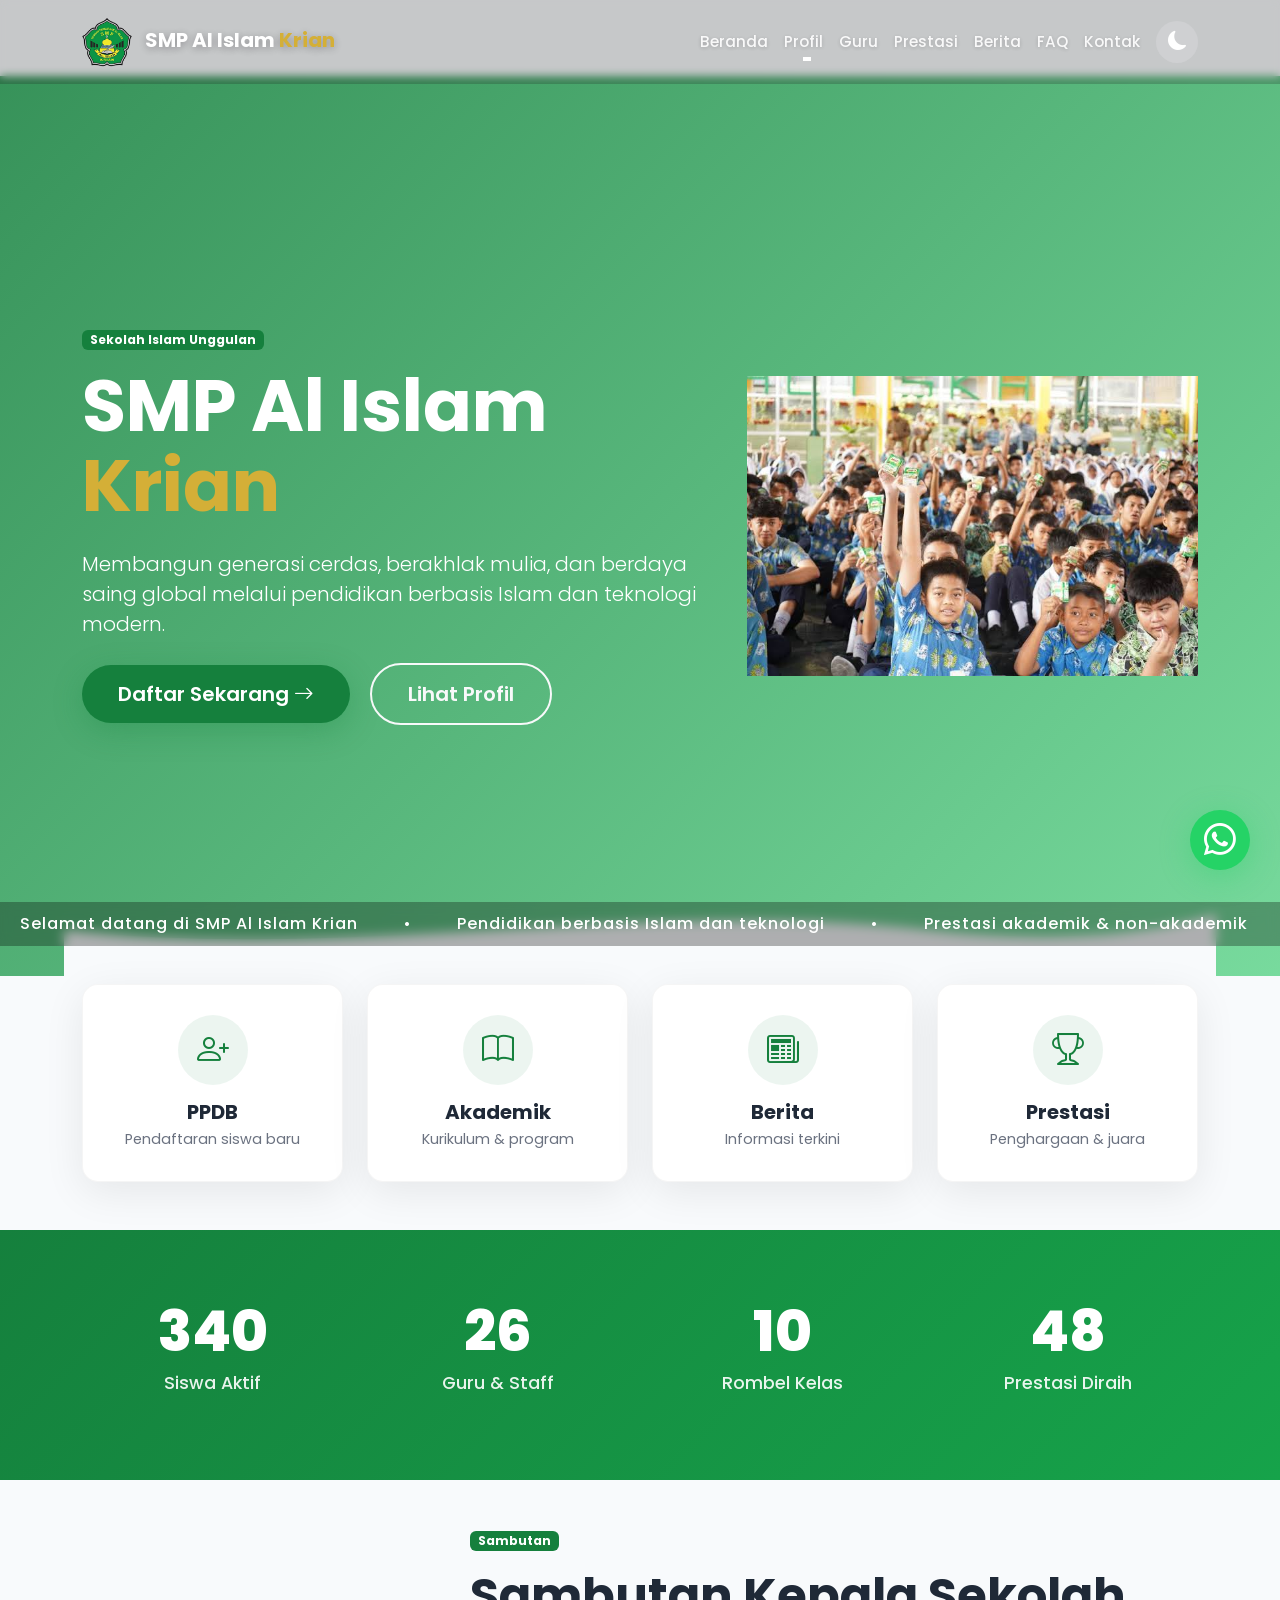
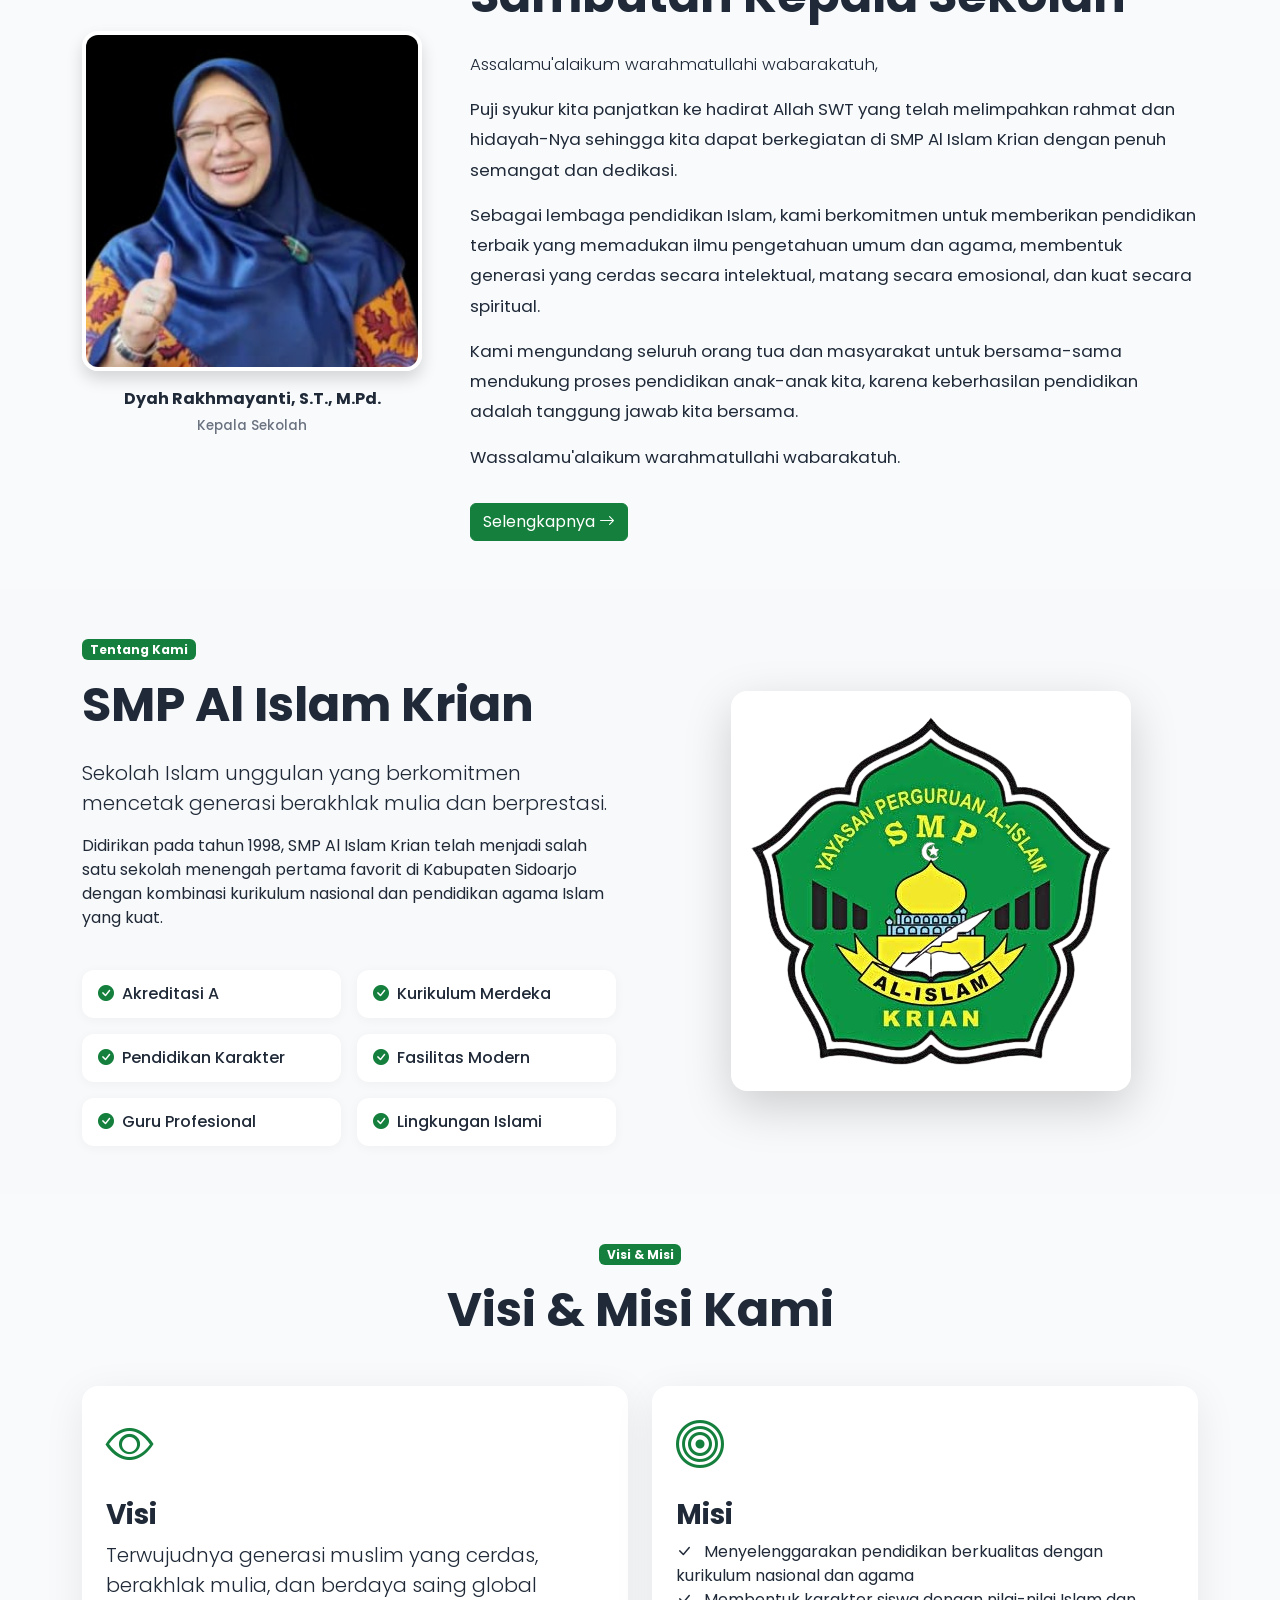
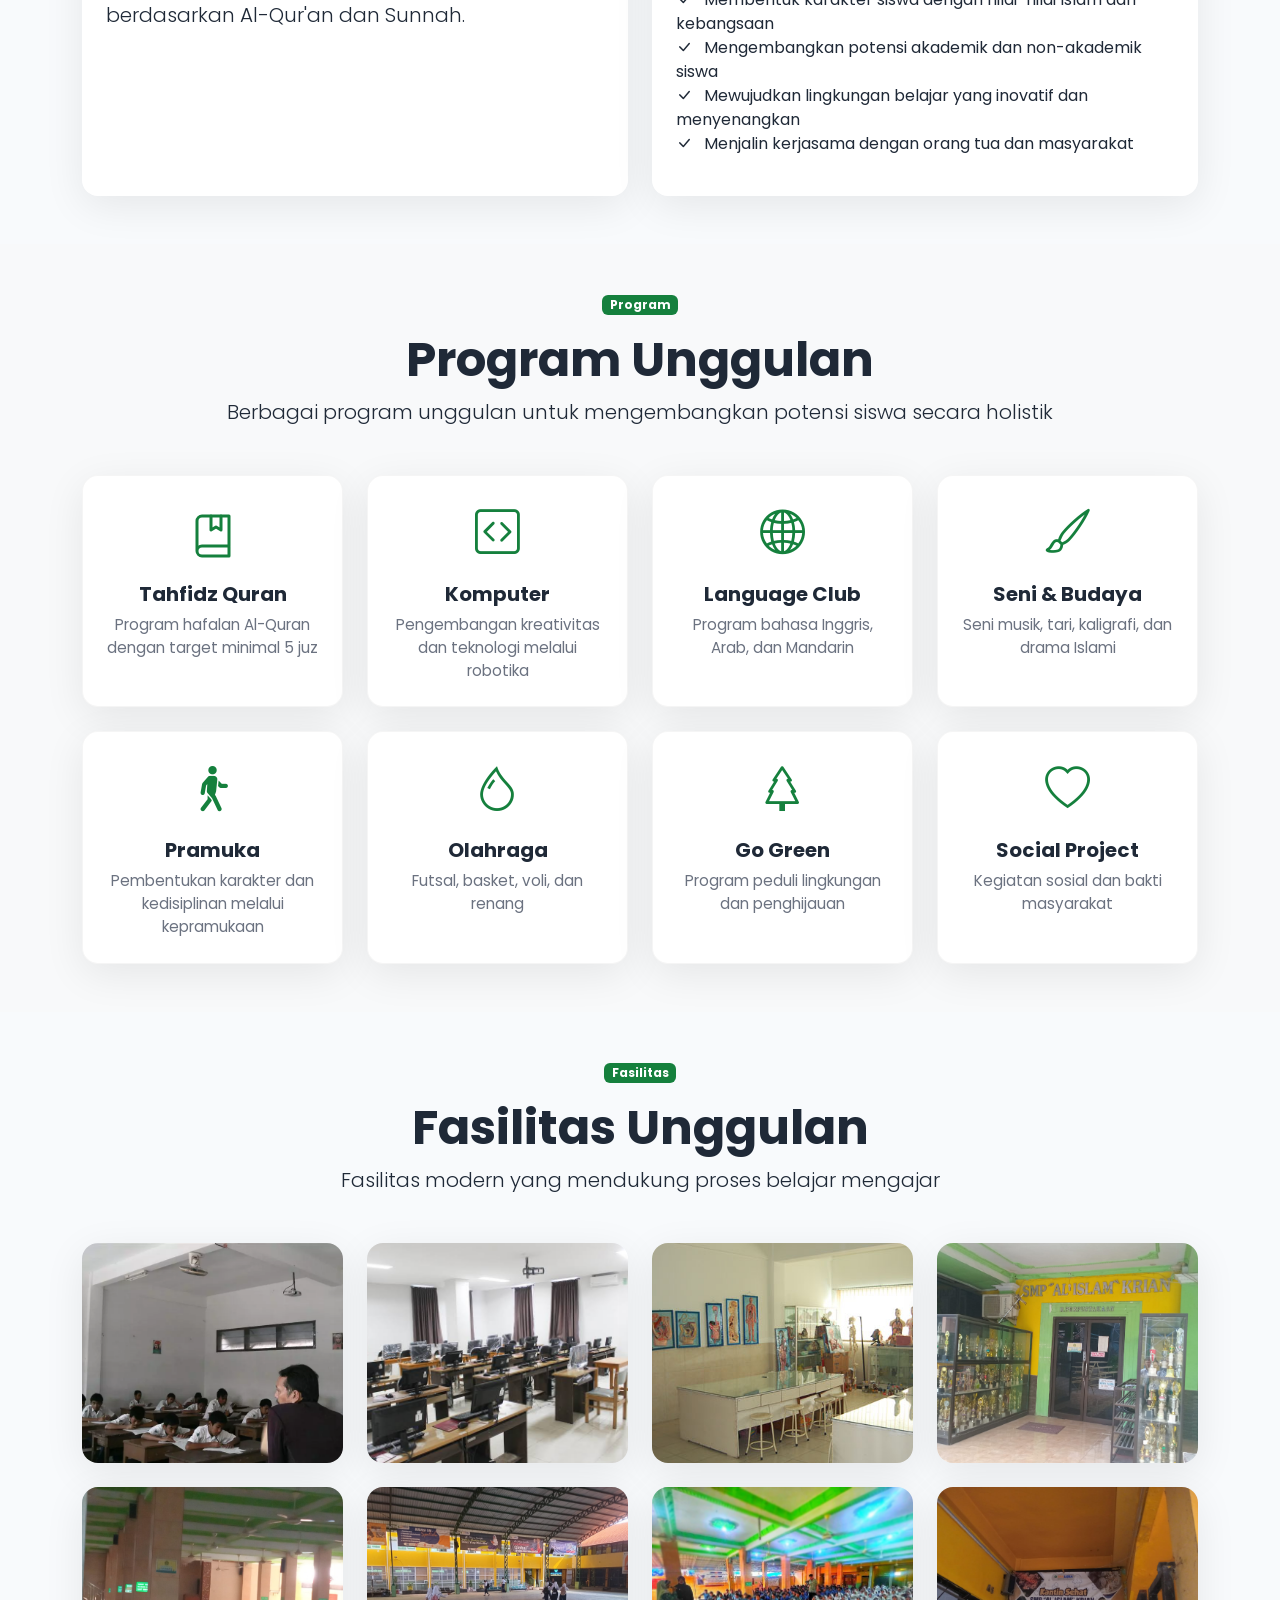
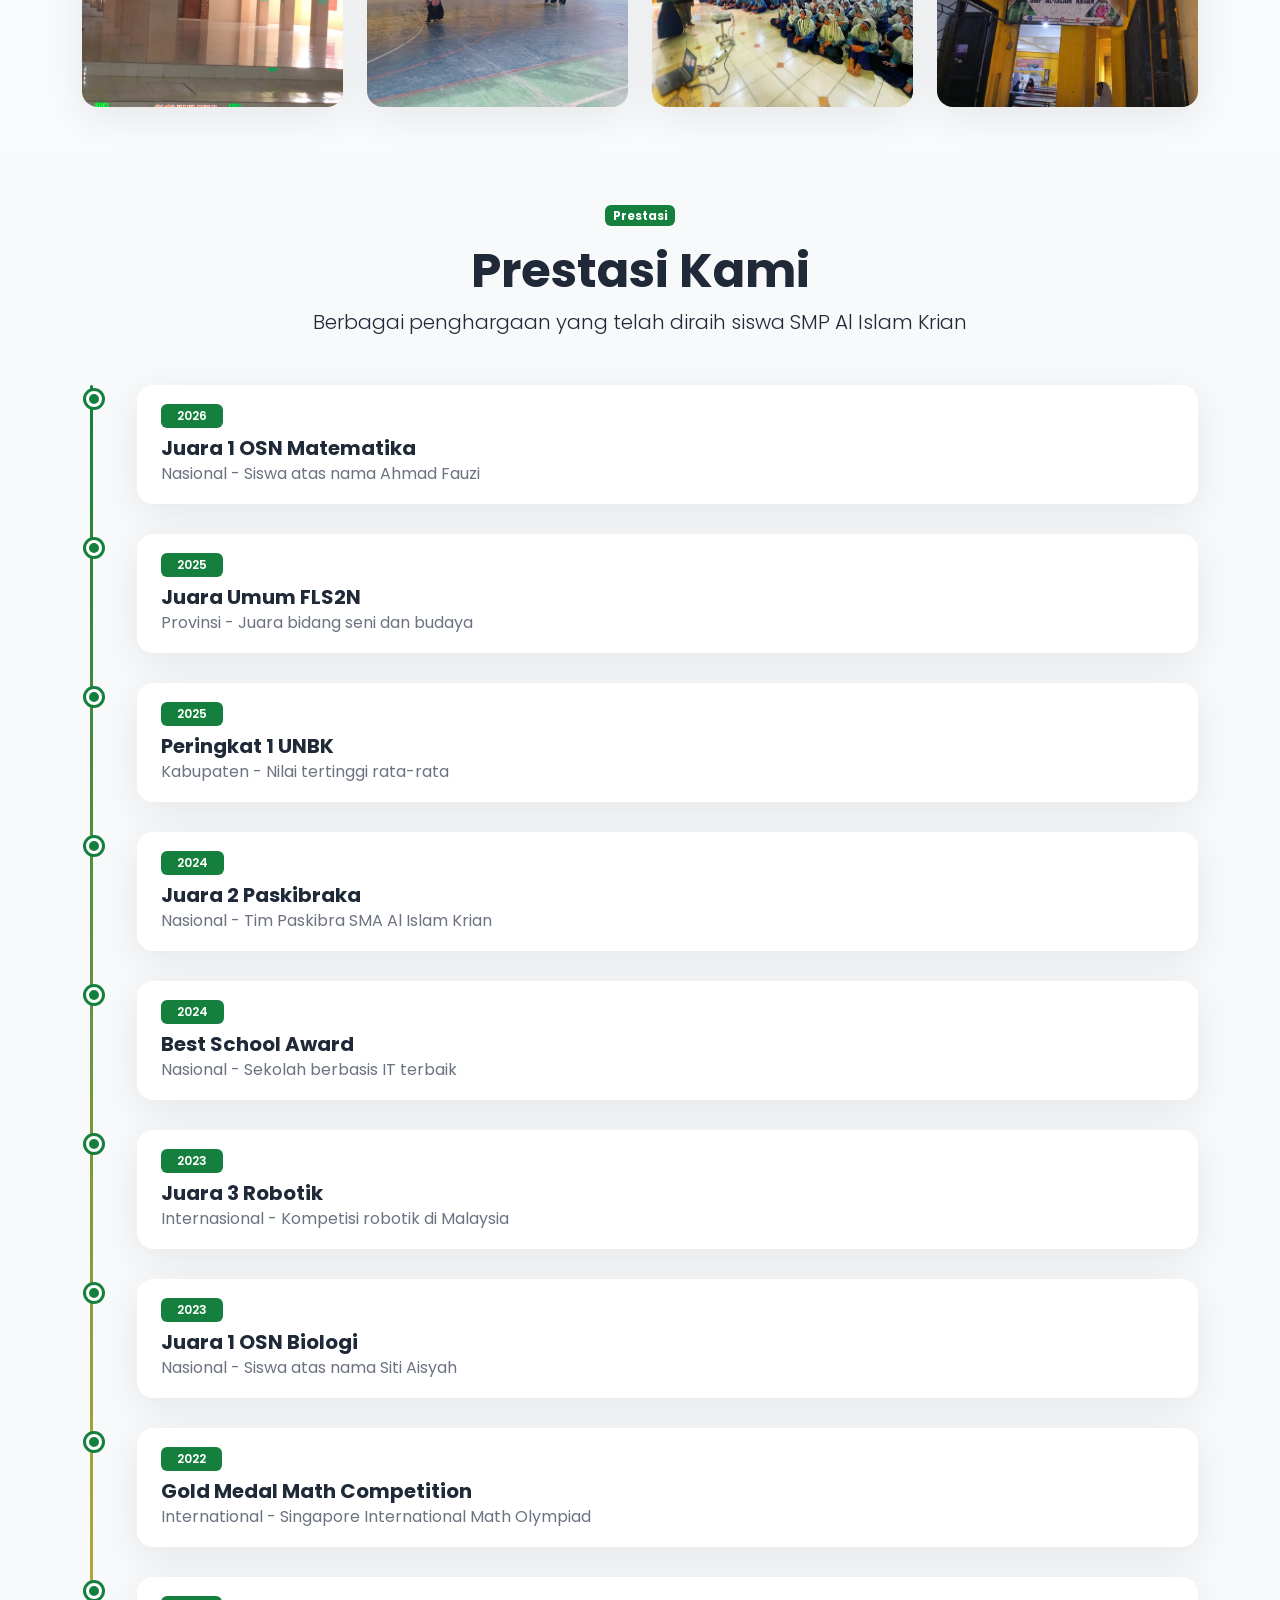
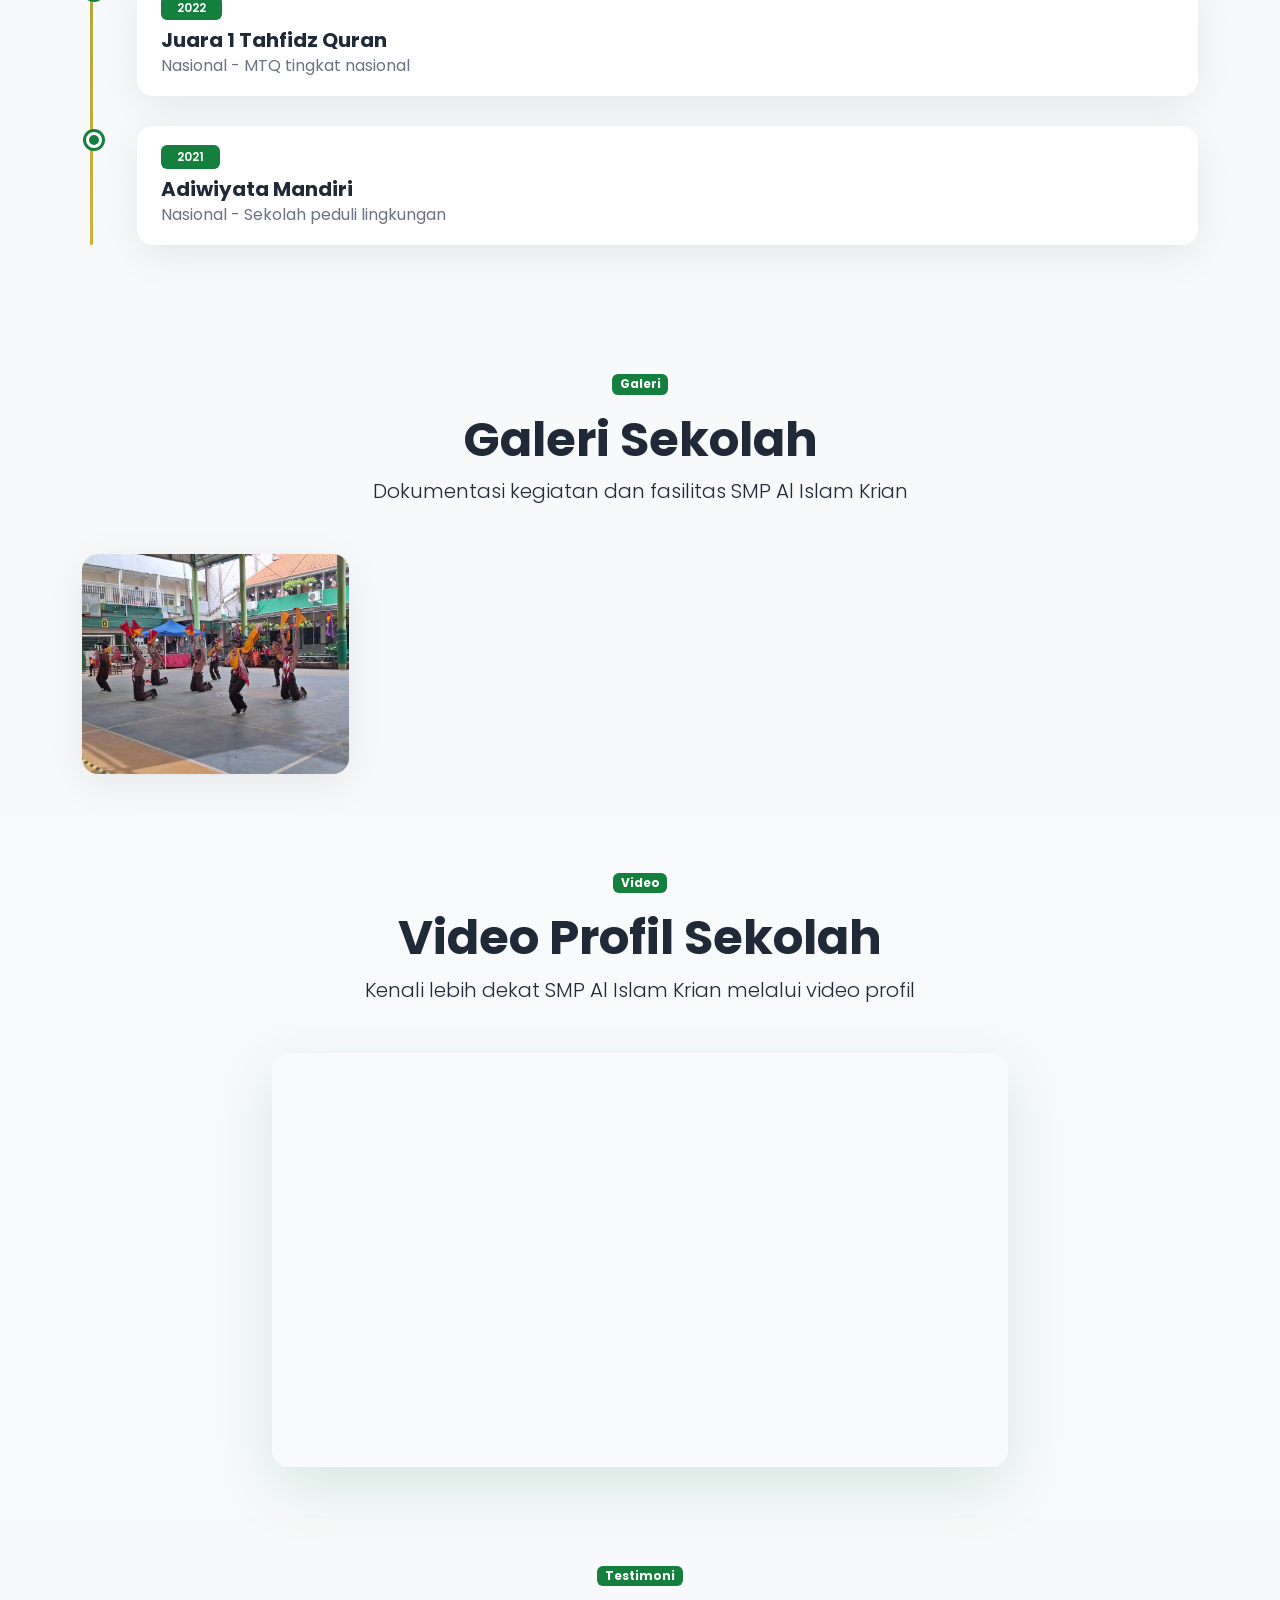
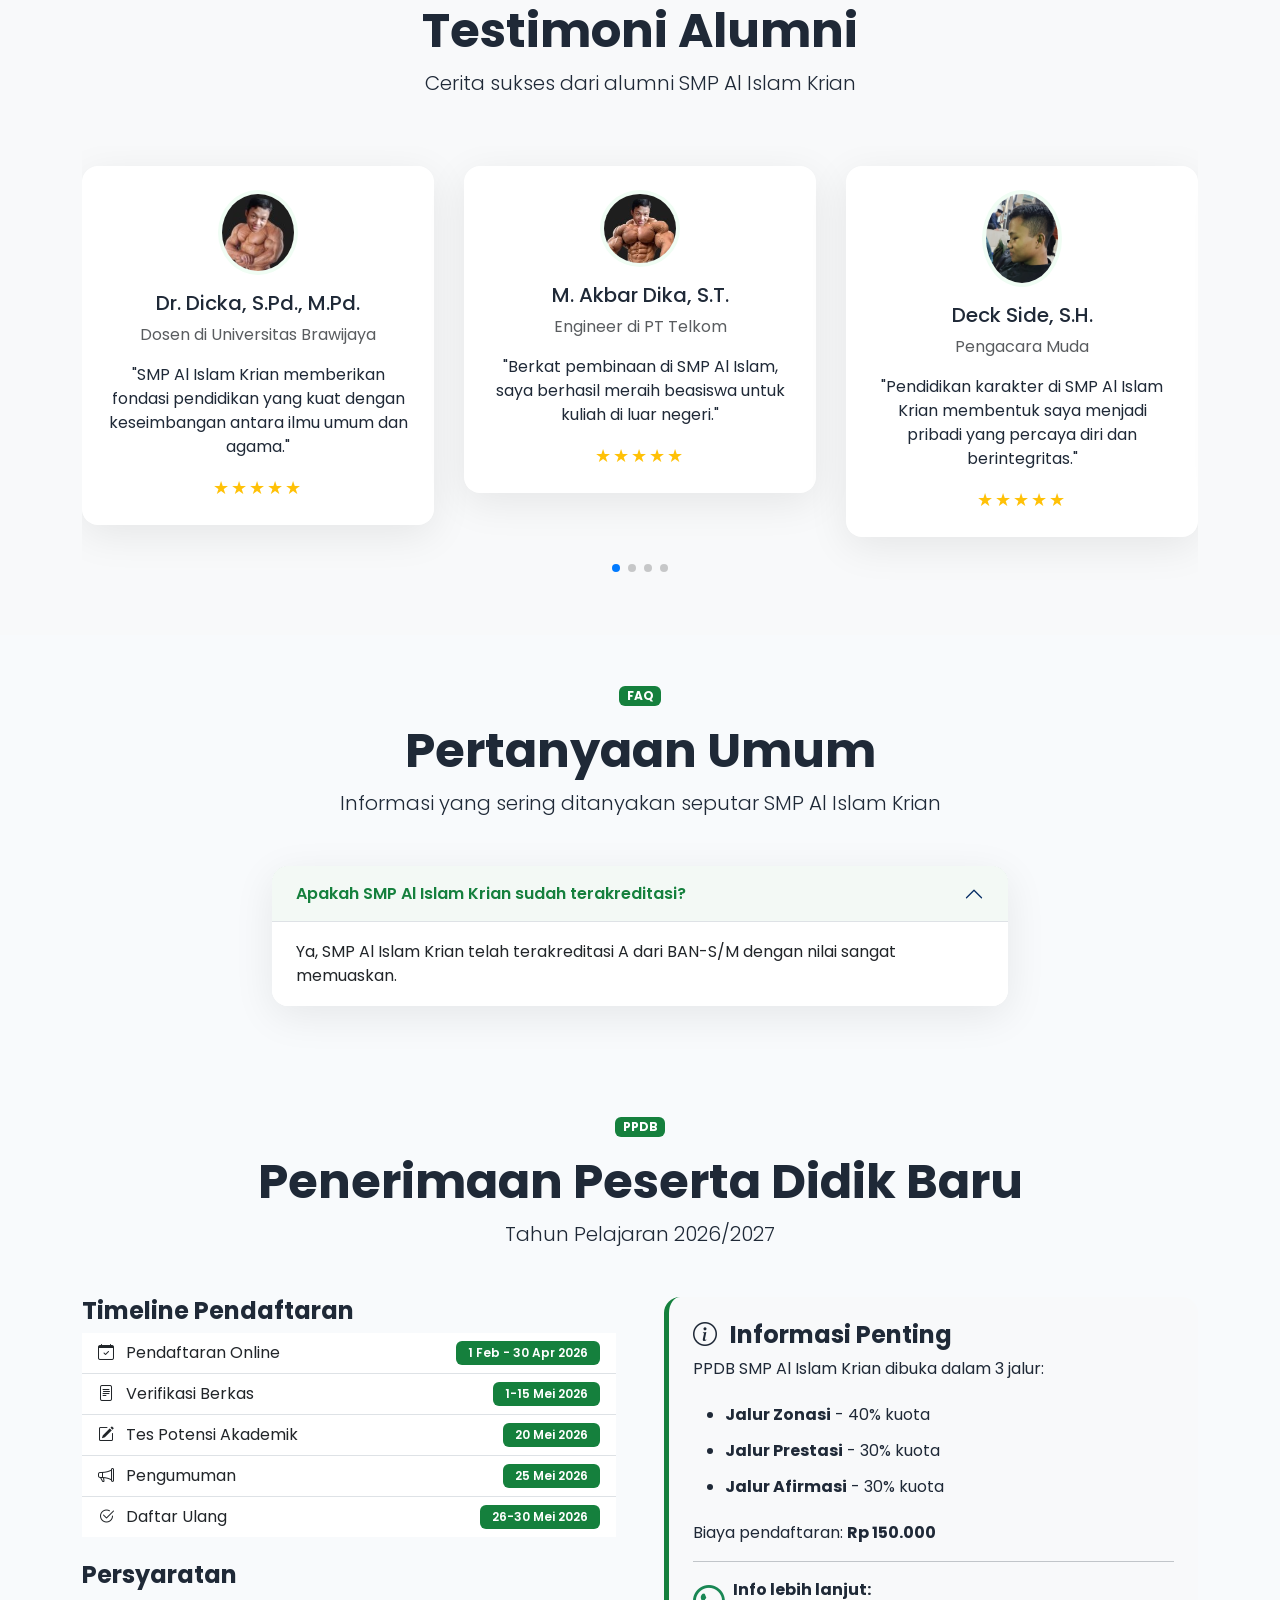
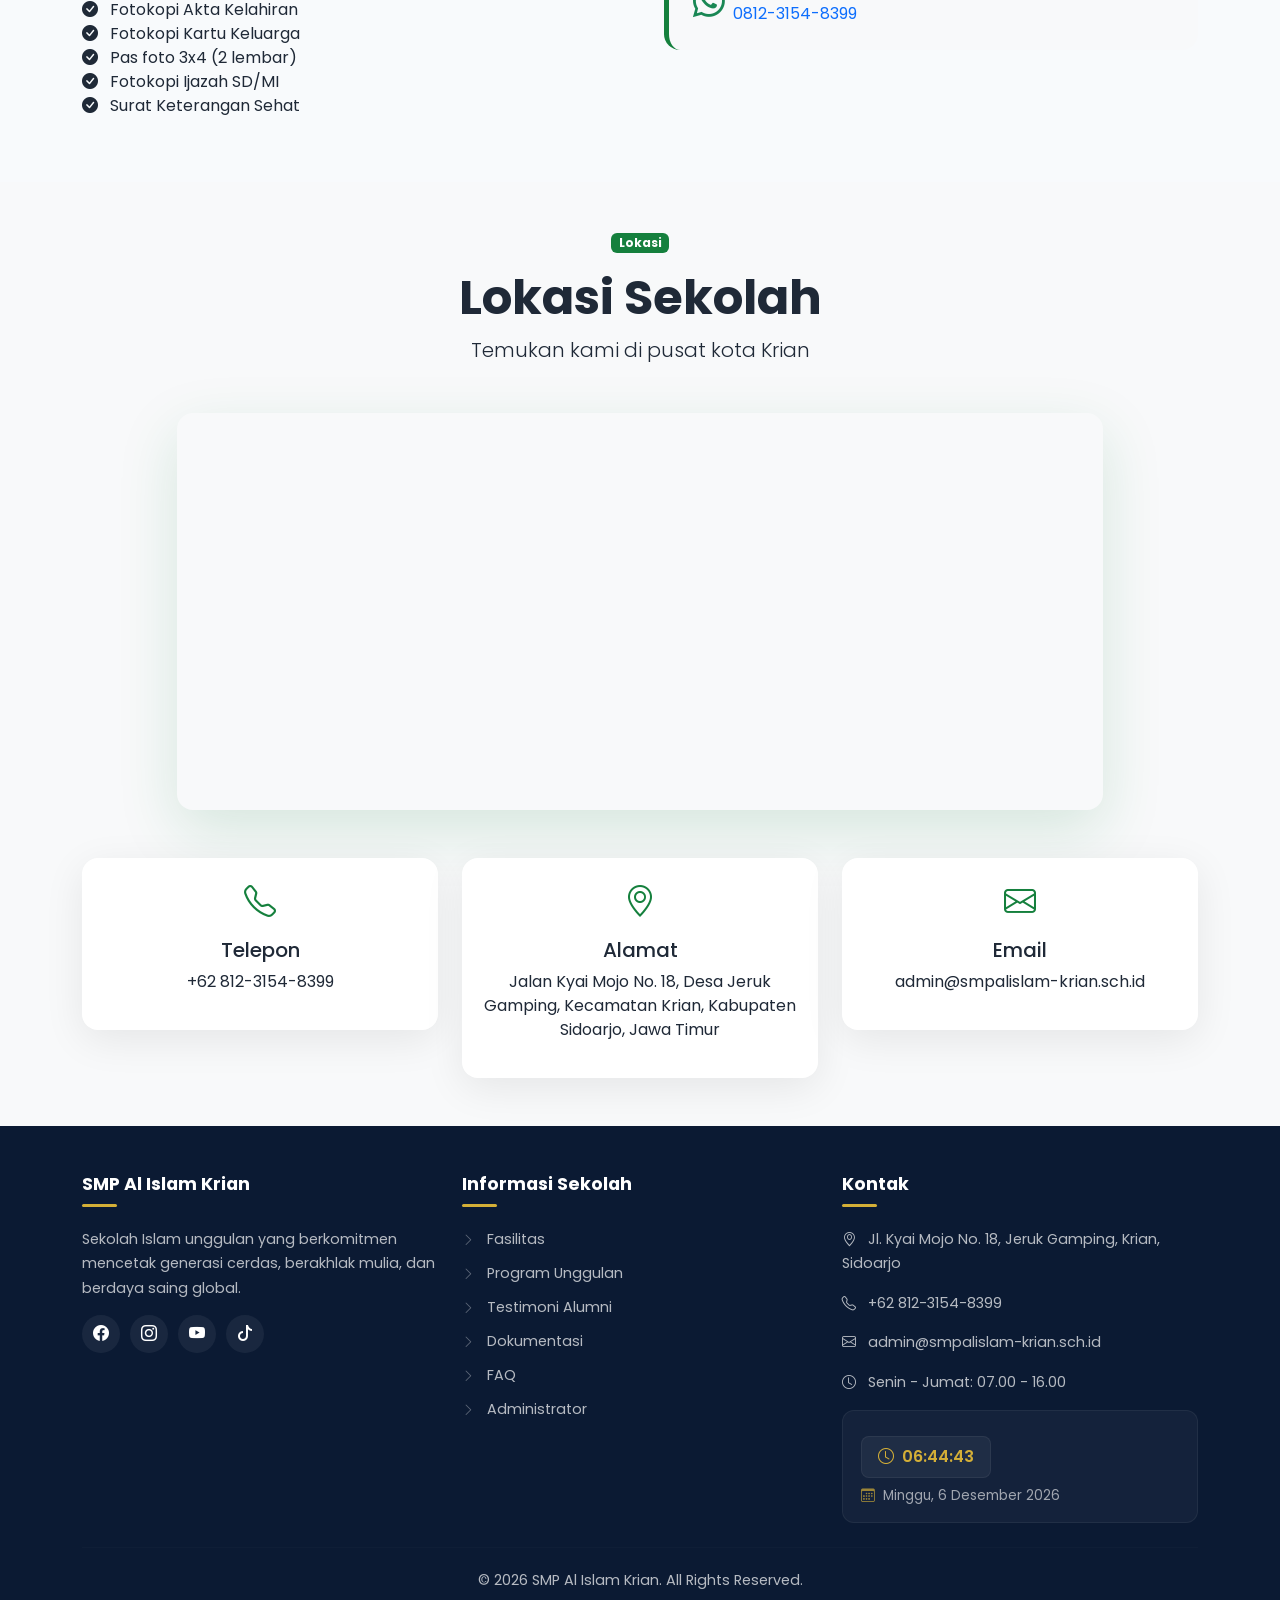
==== index.html @ 25adda0b "revisi" ====
<!DOCTYPE html>
<html lang="id">

<head>
    <meta charset="UTF-8" />
    <meta name="viewport" content="width=device-width, initial-scale=1.0" />
    <meta name="description"
        content="Website resmi SMP Al Islam Krian - Sekolah Islam unggulan dengan program pendidikan berkualitas" />
    <title>SMP Al-Islam Krian</title>
    <link rel="icon" type="image/png" sizes="64x64" href="assets/logo/logo-smp-al-islam.png" />
    <link rel="apple-touch-icon" sizes="180x180" href="https://cdn-icons-png.flaticon.com/180/3031/3031515.png" />

    <!-- Bootstrap 5.3 CSS -->
    <link href="https://cdn.jsdelivr.net/npm/bootstrap@5.3.2/dist/css/bootstrap.min.css" rel="stylesheet" />

    <!-- Bootstrap Icons -->
    <link href="https://cdn.jsdelivr.net/npm/bootstrap-icons@1.11.3/font/bootstrap-icons.css" rel="stylesheet" />

    <!-- Google Fonts Poppins -->
    <link href="https://fonts.googleapis.com/css2?family=Poppins:wght@300;400;500;600;700;800;900&display=swap"
        rel="stylesheet" />

    <!-- AOS Animation -->
    <link href="https://unpkg.com/aos@2.3.1/dist/aos.css" rel="stylesheet" />
    <!-- SwiperJS CSS -->
    <link href="https://cdn.jsdelivr.net/npm/swiper@11/swiper-bundle.min.css" rel="stylesheet" />

    <!-- Custom CSS -->
    <link href="Frontend/css/style.css" rel="stylesheet" />
    <link href="Frontend/css/responsive.css" rel="stylesheet" />
    <link href="Frontend/css/animation.css" rel="stylesheet" />
</head>

<body>
    <div id="loading-screen">
        <div class="loader-wrapper">
            <div class="loader-ring"></div>
            <div class="loader-text">SMP Al Islam Krian</div>
        </div>
    </div>

    <div id="scroll-progress-bar"></div>

    <!-- ==================== NAVBAR ==================== -->
    <nav class="navbar navbar-expand-lg fixed-top" id="mainNav">
        <div class="container">
            <a class="navbar-brand" href="index.html">
                <img src="assets/logo/logo-smp-al-islam.png" alt="Logo SMP Al Islam Krian" height="50" class="me-2" />
                <span class="brand-text">SMP Al Islam <span>Krian</span></span>
            </a>
            <button class="navbar-toggler" type="button" data-bs-toggle="collapse" data-bs-target="#navbarNav"
                aria-controls="navbarNav" aria-expanded="false" aria-label="Toggle navigation">
                <span class="navbar-toggler-icon"></span>
            </button>
            <div class="collapse navbar-collapse" id="navbarNav">
                <ul class="navbar-nav ms-auto">
                    <li class="nav-item"><a class="nav-link active" href="index.html#home">Beranda</a></li>
                    <li class="nav-item dropdown">
                        <a class="nav-link dropdown-toggle" href="#" id="navbarDropdownProfil" role="button"
                            data-bs-toggle="dropdown" aria-expanded="false">Profil</a>
                        <ul class="dropdown-menu" aria-labelledby="navbarDropdownProfil">
                            <li><a class="dropdown-item" href="Frontend/navbar/profil/sejarah.html">Sejarah</a></li>
                            <li><a class="dropdown-item" href="Frontend/navbar/profil/visi-misi.html">Visi &amp;
                                    Misi</a></li>
                            <li><a class="dropdown-item" href="Frontend/navbar/profil/sambutan.html">Sambutan Kepsek</a>
                            </li>
                        </ul>
                    </li>
                    <li class="nav-item"><a class="nav-link" href="Frontend/navbar/guru/guru.php">Guru</a></li>
                    <li class="nav-item"><a class="nav-link" href="Frontend/navbar/prestasi/prestasi.php">Prestasi</a>
                    </li>
                    <li class="nav-item"><a class="nav-link" href="Frontend/navbar/berita/berita.php">Berita</a></li>
                    <li class="nav-item"><a class="nav-link" href="Frontend/navbar/faq/faq.html">FAQ</a></li>
                    <li class="nav-item"><a class="nav-link" href="Frontend/navbar/kontak/kontak.html">Kontak</a></li>
                </ul>
                <!-- Dark Mode Toggle -->
                <button class="btn btn-dark-mode ms-2" id="darkModeToggle" aria-label="Toggle Dark Mode">
                    <i class="bi bi-moon-fill"></i>
                </button>
            </div>
        </div>
    </nav>

    <!-- ==================== HERO SECTION ==================== -->
    <section id="home" class="hero-section">
        <div class="hero-slider">
            <div class="hero-slide active" style="background-image: url('assets/hero/hero-1.jpg');"></div>
            <div class="hero-slide" style="background-image: url('assets/hero/hero-2.jpg');"></div>
            <div class="hero-slide" style="background-image: url('assets/hero/hero-3.jpg');"></div>
        </div>
        <div class="hero-overlay"></div>
        <div class="hero-content container">
            <div class="row align-items-center min-vh-100">
                <div class="col-lg-7 text-white" data-aos="fade-up" data-aos-duration="1000">
                    <span class="badge bg-primary mb-3">Sekolah Islam Unggulan</span>
                    <h1 class="display-2 fw-bold mb-4">SMP Al Islam <br /><span class="text-accent">Krian</span></h1>
                    <p class="lead mb-4">Membangun generasi cerdas, berakhlak mulia, dan berdaya saing global melalui
                        pendidikan berbasis Islam dan teknologi modern.</p>
                    <div class="hero-buttons">
                        <a href="index.html#ppdb" class="btn btn-primary btn-lg me-3 ripple">Daftar Sekarang <i
                                class="bi bi-arrow-right"></i></a>
                        <a href="Frontend/navbar/profil/sejarah.html" class="btn btn-outline-light btn-lg">Lihat
                            Profil</a>
                    </div>
                </div>
                <div class="col-lg-5 d-none d-lg-block" data-aos="fade-left" data-aos-duration="1000">
                    <img src="assets/hero/floating-image.jpg" alt="Ilustrasi Sekolah"
                        class="img-fluid floating-image" />
                </div>
            </div>
        </div>
        <!-- Wave Divider -->
        <div class="wave-divider">
            <svg viewBox="0 0 1440 100" xmlns="http://www.w3.org/2000/svg">
                <path d="M0,40 C360,80 720,0 1080,40 C1260,60 1380,40 1440,20 L1440,100 L0,100 Z" fill="#F8FAFC" />
            </svg>
        </div>
        <!-- Running Text -->
        <div class="running-text">
            <div class="running-text-content">
                <span>Selamat datang di SMP Al Islam Krian</span>
                <span>•</span>
                <span>Pendidikan berbasis Islam dan teknologi</span>
                <span>•</span>
                <span>Prestasi akademik &amp; non-akademik</span>
                <span>•</span>
                <span>Lingkungan belajar yang nyaman</span>
                <span>•</span>
                <span>PPDB 2026/2027 telah dibuka!</span>
                <span>•</span>
                <span>Selamat datang di SMP Al Islam Krian</span>
                <span>•</span>
                <span>Pendidikan berbasis Islam dan teknologi</span>
                <span>•</span>
                <span>Prestasi akademik &amp; non-akademik</span>
                <span>•</span>
                <span>Lingkungan belajar yang nyaman</span>
                <span>•</span>
                <span>PPDB 2026/2027 telah dibuka!</span>
            </div>
        </div>
    </section>

    <!-- ==================== QUICK MENU ==================== -->
    <section class="quick-menu py-5" id="quick-menu">
        <div class="container">
            <div class="row g-4 justify-content-center">
                <div class="col-6 col-md-3" data-aos="zoom-in" data-aos-delay="100">
                    <a href="index.html#ppdb" class="quick-card text-center">
                        <div class="quick-icon"><i class="bi bi-person-plus"></i></div>
                        <h5>PPDB</h5>
                        <p>Pendaftaran siswa baru</p>
                    </a>
                </div>
                <div class="col-6 col-md-3" data-aos="zoom-in" data-aos-delay="200">
                    <a href="index.html#akademik" class="quick-card text-center">
                        <div class="quick-icon"><i class="bi bi-book"></i></div>
                        <h5>Akademik</h5>
                        <p>Kurikulum &amp; program</p>
                    </a>
                </div>
                <div class="col-6 col-md-3" data-aos="zoom-in" data-aos-delay="300">
                    <a href="Frontend/navbar/berita/berita.php" class="quick-card text-center">
                        <div class="quick-icon"><i class="bi bi-newspaper"></i></div>
                        <h5>Berita</h5>
                        <p>Informasi terkini</p>
                    </a>
                </div>
                <div class="col-6 col-md-3" data-aos="zoom-in" data-aos-delay="400">
                    <a href="Frontend/navbar/prestasi/prestasi.html" class="quick-card text-center">
                        <div class="quick-icon"><i class="bi bi-trophy"></i></div>
                        <h5>Prestasi</h5>
                        <p>Penghargaan &amp; juara</p>
                    </a>
                </div>
            </div>
        </div>
    </section>

    <!-- ==================== STATISTIK ==================== -->
    <section class="statistics py-5" id="statistik">
        <div class="container">
            <div class="row g-4 text-center">
                <div class="col-6 col-lg-3" data-aos="fade-up" data-aos-delay="100">
                    <div class="stat-card">
                        <h3 class="counter" data-target="850">0</h3>
                        <p>Siswa Aktif</p>
                    </div>
                </div>
                <div class="col-6 col-lg-3" data-aos="fade-up" data-aos-delay="200">
                    <div class="stat-card">
                        <h3 class="counter" data-target="65">0</h3>
                        <p>Guru &amp; Staff</p>
                    </div>
                </div>
                <div class="col-6 col-lg-3" data-aos="fade-up" data-aos-delay="300">
                    <div class="stat-card">
                        <h3 class="counter" data-target="24">0</h3>
                        <p>Rombel Kelas</p>
                    </div>
                </div>
                <div class="col-6 col-lg-3" data-aos="fade-up" data-aos-delay="400">
                    <div class="stat-card">
                        <h3 class="counter" data-target="120">0</h3>
                        <p>Prestasi Diraih</p>
                    </div>
                </div>
            </div>
        </div>
    </section>

    <!-- ==================== SAMBUTAN KEPALA SEKOLAH ==================== -->
    <section class="sambutan py-5" id="sambutan">
        <div class="container">
            <div class="row align-items-center g-5">
                <div class="col-lg-4" data-aos="fade-right">
                    <div class="sambutan-foto text-center">
                        <img src="assets/guru/kepala-sekolah.png" alt="Kepala Sekolah SMP Al Islam Krian"
                            class="img-fluid rounded-4 shadow" />
                        <div class="sambutan-signature mt-3">
                            <p class="fw-bold mb-0 mt-2">Dyah Rakhmayanti, S.T., M.Pd.</p>
                            <small>Kepala Sekolah</small>
                        </div>
                    </div>
                </div>
                <div class="col-lg-8" data-aos="fade-left">
                    <span class="badge bg-primary mb-3">Sambutan</span>
                    <h2 class="display-5 fw-bold mb-4">Sambutan Kepala Sekolah</h2>
                    <div class="sambutan-text">
                        <p class="lead">Assalamu'alaikum warahmatullahi wabarakatuh,</p>
                        <p>Puji syukur kita panjatkan ke hadirat Allah SWT yang telah melimpahkan rahmat dan hidayah-Nya
                            sehingga kita dapat berkegiatan di SMP Al Islam Krian dengan penuh semangat dan dedikasi.
                        </p>
                        <p>Sebagai lembaga pendidikan Islam, kami berkomitmen untuk memberikan pendidikan terbaik yang
                            memadukan ilmu pengetahuan umum dan agama, membentuk generasi yang cerdas secara
                            intelektual, matang secara emosional, dan kuat secara spiritual.</p>
                        <p>Kami mengundang seluruh orang tua dan masyarakat untuk bersama-sama mendukung proses
                            pendidikan anak-anak kita, karena keberhasilan pendidikan adalah tanggung jawab kita
                            bersama.</p>
                        <p>Wassalamu'alaikum warahmatullahi wabarakatuh.</p>
                    </div>
                    <a href="Frontend/navbar/profil/sambutan.html" class="btn btn-primary ripple mt-3">Selengkapnya <i
                            class="bi bi-arrow-right"></i></a>
                </div>
            </div>
        </div>
    </section>

    <!-- ==================== TENTANG SEKOLAH ==================== -->
    <section class="tentang py-5 bg-light" id="tentang">
        <div class="container">
            <div class="row g-5 align-items-center">
                <div class="col-lg-6" data-aos="fade-right">
                    <span class="badge bg-primary mb-3">Tentang Kami</span>
                    <h2 class="display-5 fw-bold mb-4">SMP Al Islam Krian</h2>
                    <p class="lead">Sekolah Islam unggulan yang berkomitmen mencetak generasi berakhlak mulia dan
                        berprestasi.</p>
                    <p>Didirikan pada tahun 1998, SMP Al Islam Krian telah menjadi salah satu sekolah menengah pertama
                        favorit di Kabupaten Sidoarjo dengan kombinasi kurikulum nasional dan pendidikan agama Islam
                        yang kuat.</p>
                    <div class="row g-3 mt-4">
                        <div class="col-sm-6">
                            <div class="keunggulan-item d-flex align-items-center">
                                <i class="bi bi-check-circle-fill me-2"></i>
                                <span>Akreditasi A</span>
                            </div>
                        </div>
                        <div class="col-sm-6">
                            <div class="keunggulan-item d-flex align-items-center">
                                <i class="bi bi-check-circle-fill me-2"></i>
                                <span>Kurikulum Merdeka</span>
                            </div>
                        </div>
                        <div class="col-sm-6">
                            <div class="keunggulan-item d-flex align-items-center">
                                <i class="bi bi-check-circle-fill me-2"></i>
                                <span>Pendidikan Karakter</span>
                            </div>
                        </div>
                        <div class="col-sm-6">
                            <div class="keunggulan-item d-flex align-items-center">
                                <i class="bi bi-check-circle-fill me-2"></i>
                                <span>Fasilitas Modern</span>
                            </div>
                        </div>
                        <div class="col-sm-6">
                            <div class="keunggulan-item d-flex align-items-center">
                                <i class="bi bi-check-circle-fill me-2"></i>
                                <span>Guru Profesional</span>
                            </div>
                        </div>
                        <div class="col-sm-6">
                            <div class="keunggulan-item d-flex align-items-center">
                                <i class="bi bi-check-circle-fill me-2"></i>
                                <span>Lingkungan Islami</span>
                            </div>
                        </div>
                    </div>
                </div>
                <div class="col-lg-6" data-aos="fade-left">
                    <div class="logo-tentang text-center">
                        <img src="assets/logo/logo-smp-al-islam.png" alt="Logo SMP Al Islam Krian"
                            class="img-fluid rounded-4 shadow-lg" />
                    </div>
                </div>
            </div>
        </div>
    </section>

    <!-- ==================== VISI MISI ==================== -->
    <section class="visi-misi py-5" id="visi-misi">
        <div class="container">
            <div class="text-center mb-5" data-aos="fade-up">
                <span class="badge bg-primary mb-3">Visi &amp; Misi</span>
                <h2 class="display-5 fw-bold">Visi &amp; Misi Kami</h2>
            </div>
            <div class="row g-4">
                <div class="col-lg-6" data-aos="flip-left" data-aos-duration="800">
                    <div class="vision-card p-4 h-100">
                        <div class="vision-icon mb-3"><i class="bi bi-eye"></i></div>
                        <h3 class="fw-bold">Visi</h3>
                        <p class="lead">Terwujudnya generasi muslim yang cerdas, berakhlak mulia, dan berdaya saing
                            global berdasarkan Al-Qur'an dan Sunnah.</p>
                    </div>
                </div>
                <div class="col-lg-6" data-aos="flip-right" data-aos-duration="800">
                    <div class="mission-card p-4 h-100">
                        <div class="vision-icon mb-3"><i class="bi bi-bullseye"></i></div>
                        <h3 class="fw-bold">Misi</h3>
                        <ul class="list-unstyled">
                            <li><i class="bi bi-check-lg me-2"></i> Menyelenggarakan pendidikan berkualitas
                                dengan kurikulum nasional dan agama</li>
                            <li><i class="bi bi-check-lg me-2"></i> Membentuk karakter siswa dengan
                                nilai-nilai Islam dan kebangsaan</li>
                            <li><i class="bi bi-check-lg me-2"></i> Mengembangkan potensi akademik dan
                                non-akademik siswa</li>
                            <li><i class="bi bi-check-lg me-2"></i> Mewujudkan lingkungan belajar yang
                                inovatif dan menyenangkan</li>
                            <li><i class="bi bi-check-lg me-2"></i> Menjalin kerjasama dengan orang tua dan
                                masyarakat</li>
                        </ul>
                    </div>
                </div>
            </div>
        </div>
    </section>

    <!-- ==================== PROGRAM UNGGULAN ==================== -->
    <section class="program-unggulan py-5 bg-light" id="akademik">
        <div class="container">
            <div class="text-center mb-5" data-aos="fade-up">
                <span class="badge bg-primary mb-3">Program</span>
                <h2 class="display-5 fw-bold">Program Unggulan</h2>
                <p class="lead">Berbagai program unggulan untuk mengembangkan potensi siswa secara holistik</p>
            </div>
            <div class="row g-4">
                <div class="col-md-6 col-lg-3" data-aos="zoom-in" data-aos-delay="100">
                    <div class="program-card text-center p-4">
                        <div class="program-icon">
                            <svg xmlns="http://www.w3.org/2000/svg" viewBox="0 0 24 24" width="48" height="48"
                                fill="none" stroke="currentColor" stroke-width="1.5" stroke-linecap="round"
                                stroke-linejoin="round">
                                <path d="M4 19.5v-15A2.5 2.5 0 0 1 6.5 2H20v20H6.5a2.5 2.5 0 0 1 0-5H20" />
                                <path d="M16 2v7l-2.5-1.5L11 9V2" />
                            </svg>
                        </div>
                        <h5>Tahfidz Quran</h5>
                        <p>Program hafalan Al-Quran dengan target minimal 5 juz</p>
                    </div>
                </div>
                <div class="col-md-6 col-lg-3" data-aos="zoom-in" data-aos-delay="200">
                    <div class="program-card text-center p-4">
                        <div class="program-icon"><i class="bi bi-code-square"></i></div>
                        <h5>Komputer</h5>
                        <p>Pengembangan kreativitas dan teknologi melalui robotika</p>
                    </div>
                </div>
                <div class="col-md-6 col-lg-3" data-aos="zoom-in" data-aos-delay="300">
                    <div class="program-card text-center p-4">
                        <div class="program-icon"><i class="bi bi-globe2"></i></div>
                        <h5>Language Club</h5>
                        <p>Program bahasa Inggris, Arab, dan Mandarin</p>
                    </div>
                </div>
                <div class="col-md-6 col-lg-3" data-aos="zoom-in" data-aos-delay="400">
                    <div class="program-card text-center p-4">
                        <div class="program-icon"><i class="bi bi-brush"></i></div>
                        <h5>Seni &amp; Budaya</h5>
                        <p>Seni musik, tari, kaligrafi, dan drama Islami</p>
                    </div>
                </div>
                <div class="col-md-6 col-lg-3" data-aos="zoom-in" data-aos-delay="500">
                    <div class="program-card text-center p-4">
                        <div class="program-icon"><i class="bi bi-person-walking"></i></div>
                        <h5>Pramuka</h5>
                        <p>Pembentukan karakter dan kedisiplinan melalui kepramukaan</p>
                    </div>
                </div>
                <div class="col-md-6 col-lg-3" data-aos="zoom-in" data-aos-delay="600">
                    <div class="program-card text-center p-4">
                        <div class="program-icon"><i class="bi bi-droplet"></i></div>
                        <h5>Olahraga</h5>
                        <p>Futsal, basket, voli, dan renang</p>
                    </div>
                </div>
                <div class="col-md-6 col-lg-3" data-aos="zoom-in" data-aos-delay="700">
                    <div class="program-card text-center p-4">
                        <div class="program-icon"><i class="bi bi-tree"></i></div>
                        <h5>Go Green</h5>
                        <p>Program peduli lingkungan dan penghijauan</p>
                    </div>
                </div>
                <div class="col-md-6 col-lg-3" data-aos="zoom-in" data-aos-delay="800">
                    <div class="program-card text-center p-4">
                        <div class="program-icon"><i class="bi bi-heart"></i></div>
                        <h5>Social Project</h5>
                        <p>Kegiatan sosial dan bakti masyarakat</p>
                    </div>
                </div>
            </div>
        </div>
    </section>

    <!-- ==================== FASILITAS ==================== -->
    <section class="fasilitas py-5" id="fasilitas">
        <div class="container">
            <div class="text-center mb-5" data-aos="fade-up">
                <span class="badge bg-primary mb-3">Fasilitas</span>
                <h2 class="display-5 fw-bold">Fasilitas Unggulan</h2>
                <p class="lead">Fasilitas modern yang mendukung proses belajar mengajar</p>
            </div>
            <div class="row g-4">
                <div class="col-md-6 col-lg-3" data-aos="flip-up" data-aos-delay="100">
                    <div class="fasilitas-card">
                        <img src="assets/fasilitas/kelas.webp" alt="Kelas" class="img-fluid" />
                        <div class="fasilitas-overlay">
                            <h5>Kelas Interaktif</h5>
                            <p>Ruangan ber-AC dengan akses internet</p>
                        </div>
                    </div>
                </div>
                <div class="col-md-6 col-lg-3" data-aos="flip-up" data-aos-delay="200">
                    <div class="fasilitas-card">
                        <img src="assets/fasilitas/lab-komputer.jpg" alt="Lab Komputer" class="img-fluid" />
                        <div class="fasilitas-overlay">
                            <h5>Lab Komputer</h5>
                            <p>Fasilitas komputer terkini dengan koneksi internet cepat</p>
                        </div>
                    </div>
                </div>
                <div class="col-md-6 col-lg-3" data-aos="flip-up" data-aos-delay="300">
                    <div class="fasilitas-card">
                        <img src="assets/fasilitas/lab-ipa.jpg" alt="Lab IPA" class="img-fluid" />
                        <div class="fasilitas-overlay">
                            <h5>Lab IPA</h5>
                            <p>Laboratorium sains untuk praktik biologi, kimia, dan fisika</p>
                        </div>
                    </div>
                </div>
                <div class="col-md-6 col-lg-3" data-aos="flip-up" data-aos-delay="400">
                    <div class="fasilitas-card">
                        <img src="assets/fasilitas/perpus.jpeg" alt="Perpustakaan" class="img-fluid" />
                        <div class="fasilitas-overlay">
                            <h5>Perpustakaan</h5>
                            <p>Koleksi buku lengkap dengan area baca nyaman</p>
                        </div>
                    </div>
                </div>
                <div class="col-md-6 col-lg-3" data-aos="flip-up" data-aos-delay="500">
                    <div class="fasilitas-card">
                        <img src="assets/fasilitas/masjid.jpeg" alt="Masjid" class="img-fluid" />
                        <div class="fasilitas-overlay">
                            <h5>Masjid</h5>
                            <p>Fasilitas ibadah yang nyaman untuk siswa dan guru</p>
                        </div>
                    </div>
                </div>
                <div class="col-md-6 col-lg-3" data-aos="flip-up" data-aos-delay="600">
                    <div class="fasilitas-card">
                        <img src="assets/fasilitas/lapangan.jpeg" alt="Lapangan" class="img-fluid" />
                        <div class="fasilitas-overlay">
                            <h5>Lapangan Olahraga</h5>
                            <p>Lapangan multifungsi untuk futsal, basket, dan voli</p>
                        </div>
                    </div>
                </div>
                <div class="col-md-6 col-lg-3" data-aos="flip-up" data-aos-delay="700">
                    <div class="fasilitas-card">
                        <img src="assets/fasilitas/aula.jpg" alt="Aula" class="img-fluid" />
                        <div class="fasilitas-overlay">
                            <h5>Aula Serbaguna</h5>
                            <p>Ruang pertemuan untuk berbagai kegiatan sekolah</p>
                        </div>
                    </div>
                </div>
                <div class="col-md-6 col-lg-3" data-aos="flip-up" data-aos-delay="800">
                    <div class="fasilitas-card">
                        <img src="assets/fasilitas/kantin.jpeg" alt="Kantin" class="img-fluid" />
                        <div class="fasilitas-overlay">
                            <h5>Kantin Sehat</h5>
                            <p>Menyediakan makanan bergizi dan sehat untuk siswa</p>
                        </div>
                    </div>
                </div>
            </div>
        </div>
    </section>

    <!-- ==================== PRESTASI ==================== -->
    <section class="prestasi py-5 bg-light" id="prestasi">
        <div class="container">
            <div class="text-center mb-5" data-aos="fade-up">
                <span class="badge bg-primary mb-3">Prestasi</span>
                <h2 class="display-5 fw-bold">Prestasi Kami</h2>
                <p class="lead">Berbagai penghargaan yang telah diraih siswa SMP Al Islam Krian</p>
            </div>
            <div class="timeline">
                <div class="timeline-item" data-aos="fade-right" data-aos-delay="100">
                    <div class="timeline-content">
                        <span class="badge bg-primary">2026</span>
                        <h5>Juara 1 OSN Matematika</h5>
                        <p>Nasional - Siswa atas nama Ahmad Fauzi</p>
                    </div>
                </div>
                <div class="timeline-item" data-aos="fade-left" data-aos-delay="200">
                    <div class="timeline-content">
                        <span class="badge bg-primary">2025</span>
                        <h5>Juara Umum FLS2N</h5>
                        <p>Provinsi - Juara bidang seni dan budaya</p>
                    </div>
                </div>
                <div class="timeline-item" data-aos="fade-right" data-aos-delay="300">
                    <div class="timeline-content">
                        <span class="badge bg-primary">2025</span>
                        <h5>Peringkat 1 UNBK</h5>
                        <p>Kabupaten - Nilai tertinggi rata-rata</p>
                    </div>
                </div>
                <div class="timeline-item" data-aos="fade-left" data-aos-delay="400">
                    <div class="timeline-content">
                        <span class="badge bg-primary">2024</span>
                        <h5>Juara 2 Paskibraka</h5>
                        <p>Nasional - Tim Paskibra SMA Al Islam Krian</p>
                    </div>
                </div>
                <div class="timeline-item" data-aos="fade-right" data-aos-delay="500">
                    <div class="timeline-content">
                        <span class="badge bg-primary">2024</span>
                        <h5>Best School Award</h5>
                        <p>Nasional - Sekolah berbasis IT terbaik</p>
                    </div>
                </div>
                <div class="timeline-item" data-aos="fade-left" data-aos-delay="600">
                    <div class="timeline-content">
                        <span class="badge bg-primary">2023</span>
                        <h5>Juara 3 Robotik</h5>
                        <p>Internasional - Kompetisi robotik di Malaysia</p>
                    </div>
                </div>
                <div class="timeline-item" data-aos="fade-right" data-aos-delay="700">
                    <div class="timeline-content">
                        <span class="badge bg-primary">2023</span>
                        <h5>Juara 1 OSN Biologi</h5>
                        <p>Nasional - Siswa atas nama Siti Aisyah</p>
                    </div>
                </div>
                <div class="timeline-item" data-aos="fade-left" data-aos-delay="800">
                    <div class="timeline-content">
                        <span class="badge bg-primary">2022</span>
                        <h5>Gold Medal Math Competition</h5>
                        <p>International - Singapore International Math Olympiad</p>
                    </div>
                </div>
                <div class="timeline-item" data-aos="fade-right" data-aos-delay="900">
                    <div class="timeline-content">
                        <span class="badge bg-primary">2022</span>
                        <h5>Juara 1 Tahfidz Quran</h5>
                        <p>Nasional - MTQ tingkat nasional</p>
                    </div>
                </div>
                <div class="timeline-item" data-aos="fade-left" data-aos-delay="1000">
                    <div class="timeline-content">
                        <span class="badge bg-primary">2021</span>
                        <h5>Adiwiyata Mandiri</h5>
                        <p>Nasional - Sekolah peduli lingkungan</p>
                    </div>
                </div>
            </div>
        </div>
    </section>

    <!-- ==================== GALERI ==================== -->
    <section class="galeri py-5 bg-light" id="galeri">
        <div class="container">
            <div class="text-center mb-5" data-aos="fade-up">
                <span class="badge bg-primary mb-3">Galeri</span>
                <h2 class="display-5 fw-bold">Galeri Sekolah</h2>
                <p class="lead">Dokumentasi kegiatan dan fasilitas SMP Al Islam Krian</p>
            </div>
            <div class="row g-3">
                <!-- Galeri items (tetap sama) -->
                <div class="col-sm-6 col-md-4 col-lg-3" data-aos="zoom-in" data-aos-delay="100">
                    <div class="galeri-item">
                        <img src="assets/gallery/gallery-1.jpeg" alt="Gallery 1" class="img-fluid" />
                        <div class="galeri-overlay"><i class="bi bi-search"></i></div>
                    </div>
                </div>
                <!-- ... tambahkan semua galeri items ... -->
            </div>
        </div>
    </section>

    <!-- ==================== VIDEO PROFIL ==================== -->
    <section class="video-profil py-5" id="video">
        <div class="container">
            <div class="text-center mb-5" data-aos="fade-up">
                <span class="badge bg-primary mb-3">Video</span>
                <h2 class="display-5 fw-bold">Video Profil Sekolah</h2>
                <p class="lead">Kenali lebih dekat SMP Al Islam Krian melalui video profil</p>
            </div>
            <div class="row justify-content-center" data-aos="fade-up">
                <div class="col-lg-8">
                    <div class="video-wrapper ratio ratio-16x9">
                        <iframe src="https://www.youtube.com/embed/placeholder" title="Video Profil SMP Al Islam Krian"
                            allowfullscreen></iframe>
                    </div>
                </div>
            </div>
        </div>
    </section>

    <!-- ==================== TESTIMONI ALUMNI ==================== -->
    <section class="testimoni py-5 bg-light" id="testimoni">
        <div class="container">
            <div class="text-center mb-5" data-aos="fade-up">
                <span class="badge bg-primary mb-3">Testimoni</span>
                <h2 class="display-5 fw-bold">Testimoni Alumni</h2>
                <p class="lead">Cerita sukses dari alumni SMP Al Islam Krian</p>
            </div>
            <div class="swiper testimoni-swiper" data-aos="fade-up">
                <div class="swiper-wrapper">
                    <div class="swiper-slide">
                        <div class="testimoni-card text-center p-4">
                            <img src="assets/alumni/alumni 1.jpeg" alt="Alumni 1" class="rounded-circle mb-3"
                                width="80" />
                            <h5>Dr. Dicka, S.Pd., M.Pd.</h5>
                            <p class="text-muted">Dosen di Universitas Brawijaya</p>
                            <p>"SMP Al Islam Krian memberikan fondasi pendidikan yang kuat dengan keseimbangan antara
                                ilmu umum dan agama."</p>
                            <div class="stars text-warning">★★★★★</div>
                        </div>
                    </div>
                    <div class="swiper-slide">
                        <div class="testimoni-card text-center p-4">
                            <img src="assets/alumni/alumni 2.jpeg" alt="Alumni 2" class="rounded-circle mb-3"
                                width="80" />
                            <h5>M. Akbar Dika, S.T.</h5>
                            <p class="text-muted">Engineer di PT Telkom</p>
                            <p>"Berkat pembinaan di SMP Al Islam, saya berhasil meraih beasiswa untuk kuliah di luar
                                negeri."</p>
                            <div class="stars text-warning">★★★★★</div>
                        </div>
                    </div>
                    <div class="swiper-slide">
                        <div class="testimoni-card text-center p-4">
                            <img src="assets/alumni/alumni 3.jpeg" alt="Alumni 3" class="rounded-circle mb-3"
                                width="80" />
                            <h5>Deck Side, S.H.</h5>
                            <p class="text-muted">Pengacara Muda</p>
                            <p>"Pendidikan karakter di SMP Al Islam Krian membentuk saya menjadi pribadi yang percaya
                                diri dan berintegritas."</p>
                            <div class="stars text-warning">★★★★★</div>
                        </div>
                    </div>
                    <div class="swiper-slide">
                        <div class="testimoni-card text-center p-4">
                            <img src="assets/alumni/alumni 4.jpeg" alt="Alumni 4" class="rounded-circle mb-3"
                                width="80" />
                            <h5>Decka Dude, S.E.</h5>
                            <p class="text-muted">Pengusaha Muda</p>
                            <p>"Sekolah ini mengajarkan disiplin dan kerja keras yang saya terapkan hingga saat ini."
                            </p>
                            <div class="stars text-warning">★★★★★</div>
                        </div>
                    </div>
                </div>
                <div class="swiper-pagination"></div>
            </div>
        </div>
    </section>

    <!-- ==================== FAQ ==================== -->
    <section class="faq py-5" id="faq">
        <div class="container">
            <div class="text-center mb-5" data-aos="fade-up">
                <span class="badge bg-primary mb-3">FAQ</span>
                <h2 class="display-5 fw-bold">Pertanyaan Umum</h2>
                <p class="lead">Informasi yang sering ditanyakan seputar SMP Al Islam Krian</p>
            </div>
            <div class="row justify-content-center">
                <div class="col-lg-8" data-aos="fade-up">
                    <div class="accordion" id="faqAccordion">
                        <!-- FAQ items (tetap sama) -->
                        <div class="accordion-item">
                            <h2 class="accordion-header">
                                <button class="accordion-button" type="button" data-bs-toggle="collapse"
                                    data-bs-target="#faq1">
                                    Apakah SMP Al Islam Krian sudah terakreditasi?
                                </button>
                            </h2>
                            <div id="faq1" class="accordion-collapse collapse show" data-bs-parent="#faqAccordion">
                                <div class="accordion-body">Ya, SMP Al Islam Krian telah terakreditasi A dari BAN-S/M
                                    dengan nilai sangat memuaskan.</div>
                            </div>
                        </div>
                        <!-- ... tambahkan semua FAQ items ... -->
                    </div>
                </div>
            </div>
        </div>
    </section>

    <!-- ==================== PPDB ==================== -->
    <section class="ppdb py-5" id="ppdb">
        <div class="container">
            <div class="text-center mb-5" data-aos="fade-up">
                <span class="badge bg-primary mb-3">PPDB</span>
                <h2 class="display-5 fw-bold">Penerimaan Peserta Didik Baru</h2>
                <p class="lead">Tahun Pelajaran 2026/2027</p>
            </div>
            <div class="row g-5">
                <div class="col-lg-6" data-aos="fade-right">
                    <h4 class="fw-bold">Timeline Pendaftaran</h4>
                    <ul class="list-group list-group-flush mb-4">
                        <li class="list-group-item d-flex justify-content-between align-items-center">
                            <span><i class="bi bi-calendar-check me-2"></i> Pendaftaran Online</span>
                            <span class="badge bg-primary">1 Feb - 30 Apr 2026</span>
                        </li>
                        <li class="list-group-item d-flex justify-content-between align-items-center">
                            <span><i class="bi bi-file-text me-2"></i> Verifikasi Berkas</span>
                            <span class="badge bg-primary">1-15 Mei 2026</span>
                        </li>
                        <li class="list-group-item d-flex justify-content-between align-items-center">
                            <span><i class="bi bi-pencil-square me-2"></i> Tes Potensi Akademik</span>
                            <span class="badge bg-primary">20 Mei 2026</span>
                        </li>
                        <li class="list-group-item d-flex justify-content-between align-items-center">
                            <span><i class="bi bi-megaphone me-2"></i> Pengumuman</span>
                            <span class="badge bg-primary">25 Mei 2026</span>
                        </li>
                        <li class="list-group-item d-flex justify-content-between align-items-center">
                            <span><i class="bi bi-check2-circle me-2"></i> Daftar Ulang</span>
                            <span class="badge bg-primary">26-30 Mei 2026</span>
                        </li>
                    </ul>
                    <h4 class="fw-bold">Persyaratan</h4>
                    <ul class="list-unstyled">
                        <li><i class="bi bi-check-circle-fill me-2"></i> Fotokopi Akta Kelahiran</li>
                        <li><i class="bi bi-check-circle-fill me-2"></i> Fotokopi Kartu Keluarga</li>
                        <li><i class="bi bi-check-circle-fill me-2"></i> Pas foto 3x4 (2 lembar)</li>
                        <li><i class="bi bi-check-circle-fill me-2"></i> Fotokopi Ijazah SD/MI</li>
                        <li><i class="bi bi-check-circle-fill me-2"></i> Surat Keterangan Sehat</li>
                    </ul>
                </div>
                <div class="col-lg-6" data-aos="fade-left">
                    <div class="ppdb-info p-4 bg-light rounded-4">
                        <h4 class="fw-bold"><i class="bi bi-info-circle me-2"></i> Informasi Penting</h4>
                        <p>PPDB SMP Al Islam Krian dibuka dalam 3 jalur:</p>
                        <ul>
                            <li><strong>Jalur Zonasi</strong> - 40% kuota</li>
                            <li><strong>Jalur Prestasi</strong> - 30% kuota</li>
                            <li><strong>Jalur Afirmasi</strong> - 30% kuota</li>
                        </ul>
                        <p>Biaya pendaftaran: <strong>Rp 150.000</strong></p>
                        <hr />
                        <div class="d-flex align-items-center">
                            <i class="bi bi-whatsapp text-success me-2" style="font-size:2rem;"></i>
                            <div>
                                <p class="mb-0"><strong>Info lebih lanjut:</strong></p>
                                <a href="https://wa.me/6281231548399" target="_blank"
                                    class="text-decoration-none">0812-3154-8399</a>
                            </div>
                        </div>
                    </div>
                </div>
            </div>
        </div>
    </section>

    <!-- ==================== MAPS ==================== -->
    <section class="maps py-5 bg-light" id="kontak">
        <div class="container">
            <div class="text-center mb-5" data-aos="fade-up">
                <span class="badge bg-primary mb-3">Lokasi</span>
                <h2 class="display-5 fw-bold">Lokasi Sekolah</h2>
                <p class="lead">Temukan kami di pusat kota Krian</p>
            </div>
            <div class="row justify-content-center" data-aos="fade-up">
                <div class="col-lg-10">
                    <div class="map-wrapper ratio ratio-21x9">
                        <iframe
                            src="https://www.google.com/maps/embed?pb=!1m18!1m12!1m3!1d3954.8458340592987!2d112.582081!3d-7.417441!2m3!1f0!2f0!3f0!3m2!1i1024!2i768!4f13.1!3m3!1m2!1s0x2e780c7c3d2e5593%3A0x8d94f6f3c337f7fc!2sSMP%20Al-Islam%20Krian!5e0!3m2!1sid!2sid!4v1744866322625!5m2!1sid!2sid"
                            width="100%" height="100%" style="border:0;" allowfullscreen="" loading="lazy"
                            referrerpolicy="no-referrer-when-downgrade">
                        </iframe>
                    </div>
                </div>
            </div>
            <div class="row mt-4 g-4 text-center" data-aos="fade-up" data-aos-delay="100">
                <div class="col-md-4">
                    <div class="kontak-item">
                        <i class="bi bi-telephone fs-2"></i>
                        <h5>Telepon</h5>
                        <p>+62 812-3154-8399</p>
                    </div>
                </div>
                <div class="col-md-4">
                    <div class="kontak-item">
                        <i class="bi bi-geo-alt fs-2"></i>
                        <h5>Alamat</h5>
                        <p>Jalan Kyai Mojo No. 18, Desa Jeruk Gamping, Kecamatan Krian, Kabupaten Sidoarjo, Jawa Timur
                        </p>
                    </div>
                </div>
                <div class="col-md-4">
                    <div class="kontak-item">
                        <i class="bi bi-envelope fs-2"></i>
                        <h5>Email</h5>
                        <p>admin@smpalislam-krian.sch.id</p>
                    </div>
                </div>
            </div>
        </div>
    </section>

    <!-- ==================== FOOTER ==================== -->
    <footer class="footer py-5">
        <div class="container">
            <div class="row g-4">
                <!-- Kolom 1: Tentang Sekolah -->
                <div class="col-md-6 col-lg-4">
                    <h5 class="fw-bold">SMP Al Islam Krian</h5>
                    <p>Sekolah Islam unggulan yang berkomitmen mencetak generasi cerdas, berakhlak mulia, dan berdaya
                        saing global.</p>
                    <div class="social-icons">
                        <a href="#"><i class="bi bi-facebook"></i></a>
                        <a href="#"><i class="bi bi-instagram"></i></a>
                        <a href="#"><i class="bi bi-youtube"></i></a>
                        <a href="#"><i class="bi bi-tiktok"></i></a>
                    </div>
                </div>

                <!-- Kolom 2: Informasi Sekolah -->
                <div class="col-md-6 col-lg-4">
                    <h5 class="fw-bold">Informasi Sekolah</h5>
                    <ul class="list-unstyled">
                        <li><a href="index.html#fasilitas"><i class="bi bi-chevron-right"></i> Fasilitas</a></li>
                        <li><a href="index.html#akademik"><i class="bi bi-chevron-right"></i> Program Unggulan</a></li>
                        <li><a href="index.html#testimoni"><i class="bi bi-chevron-right"></i> Testimoni Alumni</a></li>
                        <li><a href="index.html#galeri"><i class="bi bi-chevron-right"></i> Dokumentasi</a></li>
                        <li><a href="Frontend/navbar/faq/faq.html"><i class="bi bi-chevron-right"></i> FAQ</a></li>
                        <li><a href="Admin/login.php"><i class="bi bi-chevron-right"></i> Administrator</a>
                        </li>
                    </ul>
                </div>

                <!-- Kolom 3: Kontak + Live Clock + Tanggal Update -->
                <div class="col-md-6 col-lg-4">
                    <h5 class="fw-bold">Kontak</h5>
                    <p><i class="bi bi-geo-alt me-2"></i> Jl. Kyai Mojo No. 18, Jeruk Gamping, Krian, Sidoarjo</p>
                    <p><i class="bi bi-telephone me-2"></i> +62 812-3154-8399</p>
                    <p><i class="bi bi-envelope me-2"></i> admin@smpalislam-krian.sch.id</p>
                    <p><i class="bi bi-clock me-2"></i> Senin - Jumat: 07.00 - 16.00</p>

                    <!-- Live Clock & Tanggal Update -->
                    <div class="footer-info mt-3">
                        <div class="live-clock">
                            <i class="bi bi-clock me-1"></i> <span id="clock">00:00:00</span>
                        </div>
                        <div class="update-date mt-2">
                            <i class="bi bi-calendar3 me-1"></i> <span id="updateDate">Loading...</span>
                        </div>
                    </div>
                </div>
            </div>
            <hr class="mt-4" />
            <div class="text-center">
                <p class="mb-0">&copy; 2026 SMP Al Islam Krian. All Rights Reserved.</p>
            </div>
        </div>
    </footer>

    <!-- ==================== FLOATING WHATSAPP ==================== -->
    <a href="https://wa.me/6281231548399" target="_blank" class="floating-whatsapp" aria-label="WhatsApp">
        <i class="bi bi-whatsapp"></i>
    </a>

    <!-- ==================== BACK TO TOP ==================== -->
    <button id="backToTop" class="btn btn-primary back-to-top" aria-label="Back to top">
        <i class="bi bi-chevron-up"></i>
    </button>

    <!-- ==================== SCRIPTS ==================== -->
    <script src="https://cdn.jsdelivr.net/npm/bootstrap@5.3.2/dist/js/bootstrap.bundle.min.js">
    </script>
    <script src="https://unpkg.com/aos@2.3.1/dist/aos.js">
    </script>
    <script src="https://cdn.jsdelivr.net/npm/swiper@11/swiper-bundle.min.js">
    </script>
    <script src="Frontend/js/script.js"></script>
    <script src="Frontend/js/slider.js"></script>
    <script src="Frontend/js/counter.js"></script>
</body>

</html>
---- Frontend/css/style.css ----
/* ============================================================
   STYLE.CSS - SMP Al Islam Krian
   Gaya utama untuk website - TEMA HIJAU
   ============================================================ */

/* ---------- RESET & VARIABLES ---------- */
:root {
    /* Primary Colors - Hijau */
    --primary: #15803D;
    --secondary: #16A34A;
    --accent: #22C55E;
    --hover: #166534;
    --gold: #D4AF37;
    
    /* Neutral Colors */
    --bg: #F8FAFC;
    --soft-bg: #F0FDF4;
    --border: #D1FAE5;
    --text: #1F2937;
    --text-soft: #6B7280;
    --white: #FFFFFF;
    
    /* Effects */
    --shadow: 0 10px 40px rgba(0,0,0,0.08);
    --shadow-hover: 0 20px 60px rgba(21, 128, 61, 0.15);
    --radius: 16px;
    --transition: all 0.4s cubic-bezier(0.25, 0.46, 0.45, 0.94);
}

* {
    margin: 0;
    padding: 0;
    box-sizing: border-box;
}

body {
    font-family: 'Poppins', sans-serif;
    background: var(--bg);
    color: var(--text);
    overflow-x: hidden;
    padding-top: 76px;
    cursor: default;
}

/* ---------- BOOTSTRAP OVERRIDE (WARNA HIJAU) ---------- */
.bg-primary,
.btn-primary,
.badge.bg-primary,
.list-group-item.active,
.page-item.active .page-link,
.nav-pills .nav-link.active,
.progress-bar {
    background-color: var(--primary) !important;
    border-color: var(--primary) !important;
}

.btn-primary:hover,
.btn-primary:focus,
.btn-primary:active {
    background-color: var(--hover) !important;
    border-color: var(--hover) !important;
}

.text-primary,
.btn-outline-primary,
.page-link,
.dropdown-item:active,
.accordion-button:not(.collapsed),
.nav-link.active,
.nav-link:hover {
    color: var(--primary) !important;
}

.btn-outline-primary {
    border-color: var(--primary) !important;
}

.btn-outline-primary:hover,
.btn-outline-primary:focus {
    background-color: var(--primary) !important;
    border-color: var(--primary) !important;
    color: var(--white) !important;
}

.accordion-button:focus {
    border-color: var(--primary) !important;
    box-shadow: 0 0 0 0.25rem rgba(21, 128, 61, 0.25) !important;
}

.form-check-input:checked {
    background-color: var(--primary) !important;
    border-color: var(--primary) !important;
}

.form-control:focus {
    border-color: var(--primary) !important;
    box-shadow: 0 0 0 0.25rem rgba(21, 128, 61, 0.25) !important;
}

.dropdown-item:active {
    background-color: var(--primary) !important;
}

.dropdown-item:focus {
    background-color: rgba(21, 128, 61, 0.08) !important;
    color: var(--primary) !important;
}

/* ---------- CUSTOM CURSOR ---------- */
@media (min-width: 1024px) {
    body {
        cursor: none;
    }
    .custom-cursor {
        position: fixed;
        width: 30px;
        height: 30px;
        border-radius: 50%;
        background: rgba(21, 128, 61, 0.2);
        border: 2px solid var(--primary);
        pointer-events: none;
        z-index: 9999;
        transform: translate(-50%, -50%);
        transition: width 0.2s, height 0.2s, background 0.2s;
        display: none;
    }
    .custom-cursor.active {
        width: 50px;
        height: 50px;
        background: rgba(21, 128, 61, 0.1);
        border-color: var(--gold);
    }
}

/* ---------- SCROLL PROGRESS BAR ---------- */
#scroll-progress-bar {
    position: fixed;
    top: 0;
    left: 0;
    width: 0%;
    height: 4px;
    background: linear-gradient(90deg, var(--primary), var(--gold));
    z-index: 9999;
    transition: width 0.1s;
}

/* ---------- LOADING SCREEN ---------- */
#loading-screen {
    position: fixed;
    inset: 0;
    background: var(--white);
    display: flex;
    align-items: center;
    justify-content: center;
    z-index: 10000;
    transition: opacity 0.8s, visibility 0.8s;
}

#loading-screen.hidden {
    opacity: 0;
    visibility: hidden;
    pointer-events: none;
}

.loader-wrapper {
    text-align: center;
}

.loader-ring {
    display: inline-block;
    width: 60px;
    height: 60px;
    border-radius: 50%;
    border: 5px solid rgba(21, 128, 61, 0.1);
    border-top-color: var(--primary);
    animation: spin 0.8s linear infinite;
    margin: 0 5px;
}

.loader-ring:nth-child(2) {
    width: 45px;
    height: 45px;
    border-top-color: var(--secondary);
    animation-duration: 1s;
}

.loader-ring:nth-child(3) {
    width: 30px;
    height: 30px;
    border-top-color: var(--gold);
    animation-duration: 1.2s;
}

.loader-text {
    margin-top: 20px;
    font-weight: 700;
    font-size: 1.5rem;
    letter-spacing: 2px;
    background: linear-gradient(90deg, var(--primary), var(--gold));
    -webkit-background-clip: text;
    -webkit-text-fill-color: transparent;
}

@keyframes spin {
    to { transform: rotate(360deg); }
}

/* ---------- NAVBAR ---------- */
.navbar {
    padding: 12px 0;
    transition: var(--transition);
    background: transparent;
    backdrop-filter: blur(0px);
    position: fixed;
    top: 0;
    left: 0;
    right: 0;
    z-index: 1030;
}

.navbar.scrolled {
    background: var(--white) !important;
    backdrop-filter: blur(12px);
    box-shadow: 0 4px 30px rgba(0,0,0,0.08);
}

.navbar:not(.scrolled) {
    background: rgba(0,0,0,0.2) !important;
    backdrop-filter: blur(4px);
}

.navbar .brand-text {
    font-weight: 700;
    color: var(--white);
    transition: var(--transition);
    text-shadow: 0 2px 8px rgba(0,0,0,0.3);
}

.navbar.scrolled .brand-text {
    color: var(--text);
    text-shadow: none;
}

.navbar .brand-text span {
    color: var(--gold);
}

.navbar-toggler {
    border-color: rgba(255,255,255,0.3);
    transition: var(--transition);
}

.navbar.scrolled .navbar-toggler {
    border-color: rgba(0,0,0,0.2);
}

.navbar-toggler-icon {
    background-image: url("data:image/svg+xml,%3csvg xmlns='http://www.w3.org/2000/svg' viewBox='0 0 30 30'%3e%3cpath stroke='rgba%28255,255,255,0.9%29' stroke-linecap='round' stroke-miterlimit='10' stroke-width='2' d='M4 7h22M4 15h22M4 23h22'/%3e%3c/svg%3e") !important;
}

.navbar.scrolled .navbar-toggler-icon {
    background-image: url("data:image/svg+xml,%3csvg xmlns='http://www.w3.org/2000/svg' viewBox='0 0 30 30'%3e%3cpath stroke='rgba%280,0,0,0.8%29' stroke-linecap='round' stroke-miterlimit='10' stroke-width='2' d='M4 7h22M4 15h22M4 23h22'/%3e%3c/svg%3e") !important;
}

.navbar .nav-link {
    color: rgba(255,255,255,0.9) !important;
    font-weight: 500;
    font-size: 0.95rem;
    padding: 8px 18px;
    transition: var(--transition);
    position: relative;
    text-shadow: 0 1px 4px rgba(0,0,0,0.2);
}

.navbar.scrolled .nav-link {
    color: var(--text) !important;
    text-shadow: none;
}

.navbar .nav-link::after {
    content: '';
    position: absolute;
    bottom: 0;
    left: 50%;
    width: 0;
    height: 2px;
    background: var(--white);
    transition: var(--transition);
    transform: translateX(-50%);
}

.navbar.scrolled .nav-link::after {
    background: var(--primary);
}

.navbar .nav-link:hover::after,
.navbar .nav-link.active::after {
    width: 60%;
}

.navbar .nav-link:hover,
.navbar .nav-link.active {
    color: var(--white) !important;
}

.navbar.scrolled .nav-link:hover,
.navbar.scrolled .nav-link.active {
    color: var(--primary) !important;
}

.navbar .dropdown-menu {
    border: none;
    border-radius: var(--radius);
    box-shadow: var(--shadow);
    padding: 10px 0;
    margin-top: 10px;
    background: var(--white);
}

.navbar:not(.scrolled) .dropdown-menu {
    background: rgba(255,255,255,0.95);
    backdrop-filter: blur(12px);
}

.navbar .dropdown-item {
    padding: 8px 24px;
    font-weight: 500;
    transition: var(--transition);
    color: var(--text);
}

.navbar .dropdown-item:hover {
    background: rgba(21, 128, 61, 0.08);
    color: var(--primary);
    transform: translateX(6px);
}

.btn-dark-mode {
    width: 42px;
    height: 42px;
    border-radius: 50%;
    border: none;
    background: rgba(255,255,255,0.15);
    color: var(--white);
    font-size: 1.2rem;
    transition: var(--transition);
    display: flex;
    align-items: center;
    justify-content: center;
}

.navbar.scrolled .btn-dark-mode {
    background: rgba(21, 128, 61, 0.1);
    color: var(--text);
}

.btn-dark-mode:hover {
    transform: scale(1.1);
}

/* ---------- HERO SECTION ---------- */
.hero-section {
    position: relative;
    min-height: 100vh;
    overflow: hidden;
    display: flex;
    align-items: center;
}

.hero-slider {
    position: absolute;
    inset: 0;
}

.hero-slide {
    position: absolute;
    inset: 0;
    background-size: cover;
    background-position: center;
    opacity: 0;
    transition: opacity 1.5s ease;
    animation: heroZoom 20s infinite alternate;
}

.hero-slide.active {
    opacity: 1;
}

@keyframes heroZoom {
    0% { transform: scale(1); }
    100% { transform: scale(1.05); }
}

.hero-overlay {
    position: absolute;
    inset: 0;
    background: linear-gradient(135deg, rgba(21, 128, 61, 0.85), rgba(34, 197, 94, 0.6));
    z-index: 1;
}

.hero-content {
    position: relative;
    z-index: 2;
}

.hero-content .display-2 {
    font-weight: 800;
    line-height: 1.1;
}

.hero-content .text-accent {
    color: var(--gold);
}

.hero-buttons .btn {
    padding: 14px 36px;
    border-radius: 50px;
    font-weight: 600;
    transition: var(--transition);
}

.hero-buttons .btn-primary {
    background: var(--primary);
    border: none;
    box-shadow: 0 8px 30px rgba(21, 128, 61, 0.3);
}

.hero-buttons .btn-primary:hover {
    transform: translateY(-3px);
    box-shadow: 0 12px 40px rgba(21, 128, 61, 0.4);
    background: var(--hover);
}

.hero-buttons .btn-outline-light {
    border-width: 2px;
}

.hero-buttons .btn-outline-light:hover {
    background: var(--white);
    color: var(--primary) !important;
    transform: translateY(-3px);
}

.floating-image {
    animation: float 6s ease-in-out infinite;
}

@keyframes float {
    0%, 100% { transform: translateY(0); }
    50% { transform: translateY(-20px); }
}

.wave-divider {
    position: absolute;
    bottom: -2px;
    left: 0;
    width: 100%;
    z-index: 3;
    line-height: 0;
}

.wave-divider svg {
    display: block;
    width: 100%;
    height: 80px;
}

.running-text {
    position: absolute;
    bottom: 30px;
    left: 0;
    width: 100%;
    background: rgba(0,0,0,0.3);
    backdrop-filter: blur(6px);
    padding: 10px 0;
    z-index: 3;
    overflow: hidden;
    white-space: nowrap;
}

.running-text-content {
    display: inline-block;
    animation: marquee 30s linear infinite;
    font-weight: 500;
    color: var(--white);
    letter-spacing: 1px;
}

.running-text-content span {
    margin: 0 20px;
}

@keyframes marquee {
    0% { transform: translateX(0); }
    100% { transform: translateX(-50%); }
}

/* ---------- QUICK MENU ---------- */
.quick-menu {
    margin-top: -40px;
    position: relative;
    z-index: 4;
}

.quick-card {
    display: block;
    padding: 30px 20px;
    background: var(--white);
    border-radius: var(--radius);
    box-shadow: var(--shadow);
    text-decoration: none;
    color: var(--text);
    transition: var(--transition);
    border: 1px solid rgba(0,0,0,0.04);
}

.quick-card:hover {
    transform: translateY(-12px);
    box-shadow: var(--shadow-hover);
    border-color: var(--primary);
}

.quick-icon {
    width: 70px;
    height: 70px;
    border-radius: 50%;
    background: rgba(21, 128, 61, 0.08);
    display: flex;
    align-items: center;
    justify-content: center;
    margin: 0 auto 15px;
    font-size: 2rem;
    color: var(--primary);
    transition: var(--transition);
}

.quick-card:hover .quick-icon {
    background: var(--primary);
    color: var(--white);
    transform: scale(1.1);
}

.quick-card h5 {
    font-weight: 700;
    margin-bottom: 5px;
}

.quick-card p {
    margin-bottom: 0;
    font-size: 0.9rem;
    color: var(--text-soft);
}

/* ---------- STATISTICS ---------- */
.statistics {
    background: linear-gradient(135deg, var(--primary), var(--secondary));
    padding: 80px 0;
}

.stat-card {
    color: var(--white);
    padding: 20px;
}

.stat-card h3 {
    font-size: 3.5rem;
    font-weight: 800;
    margin-bottom: 5px;
}

.stat-card p {
    font-size: 1.1rem;
    opacity: 0.9;
    font-weight: 500;
}

/* ---------- SAMBUTAN KEPALA SEKOLAH ---------- */
.sambutan-foto {
    max-width: 350px;
    margin: 0 auto;
}

.sambutan-foto > img {
    width: 100%;
    height: auto;
    aspect-ratio: 1 / 1;
    object-fit: cover;
    border: 4px solid var(--white);
    box-shadow: var(--shadow-hover);
    transition: var(--transition);
}

.sambutan-foto > img:hover {
    transform: scale(1.02);
}

.sambutan-signature {
    margin-top: 20px;
}

.sambutan-signature .signature-img {
    width: 55%;
    max-width: 192px;
    height: auto;
    display: block;
    margin: 0 auto;
    opacity: 0.9;
}

.sambutan-signature p {
    font-size: 1rem;
    margin-top: 12px !important;
    margin-bottom: 2px !important;
    color: var(--text);
}

.sambutan-signature small {
    font-size: 0.85rem;
    color: var(--text-soft);
    font-weight: 500;
}

.sambutan-text p {
    font-size: 1.05rem;
    line-height: 1.8;
    margin-bottom: 15px;
}

/* ---------- TENTANG SEKOLAH ---------- */
.tentang .logo-tentang {
    display: flex;
    justify-content: center;
    align-items: center;
    height: 100%;
    min-height: 300px;
}

.tentang .logo-tentang img {
    max-width: 400px;
    width: 100%;
    height: auto;
    padding: 20px;
    background: var(--white);
    border-radius: var(--radius);
    box-shadow: var(--shadow-hover);
    transition: var(--transition);
    object-fit: contain;
}

.tentang .logo-tentang img:hover {
    transform: scale(1.03);
    box-shadow: 0 25px 70px rgba(21, 128, 61, 0.2);
}

.keunggulan-item {
    padding: 12px 16px;
    background: var(--white);
    border-radius: 12px;
    box-shadow: 0 2px 12px rgba(0,0,0,0.04);
    font-weight: 500;
    transition: var(--transition);
}

.keunggulan-item:hover {
    transform: translateX(6px);
    box-shadow: var(--shadow);
}

.keunggulan-item i {
    color: var(--primary) !important;
}

/* ---------- VISI MISI ---------- */
.vision-card,
.mission-card {
    background: var(--white);
    border-radius: var(--radius);
    box-shadow: var(--shadow);
    transition: var(--transition);
}

.vision-card:hover,
.mission-card:hover {
    transform: translateY(-8px);
    box-shadow: var(--shadow-hover);
}

.vision-icon {
    font-size: 3rem;
    color: var(--primary);
}

.vision-card ul li {
    padding: 8px 0;
    font-weight: 500;
}

.vision-card ul li i {
    color: var(--primary) !important;
}

/* ---------- PROGRAM UNGGULAN ---------- */
.program-card {
    background: var(--white);
    border-radius: var(--radius);
    box-shadow: var(--shadow);
    transition: var(--transition);
    height: 100%;
    border: 1px solid rgba(0,0,0,0.04);
}

.program-card:hover {
    transform: translateY(-10px);
    box-shadow: var(--shadow-hover);
    border-color: var(--primary);
}

.program-icon {
    font-size: 2.8rem;
    color: var(--primary);
    margin-bottom: 15px;
}

.program-icon svg {
    width: 48px;
    height: 48px;
    color: var(--primary);
    transition: var(--transition);
}

.program-card:hover .program-icon svg {
    transform: scale(1.1);
}

.program-card h5 {
    font-weight: 700;
}

.program-card p {
    font-size: 0.95rem;
    color: var(--text-soft);
    margin-bottom: 0;
}

/* ---------- FASILITAS ---------- */
.fasilitas-card {
    position: relative;
    overflow: hidden;
    border-radius: var(--radius);
    box-shadow: var(--shadow);
    transition: var(--transition);
}

.fasilitas-card:hover {
    transform: scale(1.03);
    box-shadow: var(--shadow-hover);
}

.fasilitas-card img {
    width: 100%;
    height: 220px;
    object-fit: cover;
    transition: var(--transition);
}

.fasilitas-card:hover img {
    transform: scale(1.1);
}

.fasilitas-overlay {
    position: absolute;
    bottom: 0;
    left: 0;
    right: 0;
    padding: 25px 20px;
    background: linear-gradient(transparent, rgba(0,0,0,0.7));
    color: var(--white);
    transform: translateY(20px);
    opacity: 0;
    transition: var(--transition);
}

.fasilitas-card:hover .fasilitas-overlay {
    transform: translateY(0);
    opacity: 1;
}

.fasilitas-overlay h5 {
    font-weight: 700;
    margin-bottom: 4px;
}

.fasilitas-overlay p {
    font-size: 0.9rem;
    margin-bottom: 0;
    opacity: 0.9;
}

/* ---------- PRESTASI (TIMELINE) ---------- */
.timeline {
    position: relative;
    padding-left: 30px;
}

.timeline::before {
    content: '';
    position: absolute;
    left: 8px;
    top: 0;
    bottom: 0;
    width: 3px;
    background: linear-gradient(to bottom, var(--primary), var(--gold));
    border-radius: 4px;
}

.timeline-item {
    position: relative;
    margin-bottom: 30px;
    padding-left: 25px;
}

.timeline-item::before {
    content: '';
    position: absolute;
    left: -26px;
    top: 6px;
    width: 16px;
    height: 16px;
    background: var(--primary);
    border-radius: 50%;
    border: 3px solid var(--white);
    box-shadow: 0 0 0 3px var(--primary);
}

.timeline-content {
    background: var(--white);
    padding: 18px 24px;
    border-radius: var(--radius);
    box-shadow: var(--shadow);
    transition: var(--transition);
}

.timeline-content:hover {
    transform: translateX(6px);
    box-shadow: var(--shadow-hover);
}

.timeline-content .badge {
    font-weight: 600;
    padding: 6px 16px;
    background: var(--primary) !important;
}

.timeline-content h5 {
    margin: 8px 0 2px;
    font-weight: 700;
}

.timeline-content p {
    margin-bottom: 0;
    color: var(--text-soft);
}

/* ---------- GURU SLIDER ---------- */
.guru-swiper {
    padding: 20px 0 50px;
}

.guru-card {
    background: var(--white);
    padding: 30px 20px 25px;
    border-radius: var(--radius);
    box-shadow: var(--shadow);
    transition: var(--transition);
    text-align: center;
}

.guru-card:hover {
    transform: translateY(-8px);
    box-shadow: var(--shadow-hover);
}

.guru-card img {
    width: 120px;
    height: 120px;
    object-fit: cover;
    border-radius: 50%;
    border: 4px solid var(--soft-bg);
    transition: var(--transition);
}

.guru-card:hover img {
    border-color: var(--primary);
    transform: scale(1.05);
}

.guru-card h5 {
    font-weight: 700;
    margin-top: 12px;
    margin-bottom: 2px;
}

.guru-card p {
    font-weight: 500;
    color: var(--primary);
    margin-bottom: 2px;
}

.guru-card small {
    color: var(--text-soft);
}

/* ---------- BERITA ---------- */
.berita-card {
    background: var(--white);
    border-radius: var(--radius);
    overflow: hidden;
    box-shadow: var(--shadow);
    transition: var(--transition);
    height: 100%;
}

.berita-card:hover {
    transform: translateY(-8px);
    box-shadow: var(--shadow-hover);
}

.berita-card img {
    width: 100%;
    height: 200px;
    object-fit: cover;
}

.berita-body {
    padding: 20px;
}

.berita-body h5 {
    font-weight: 700;
    font-size: 1.1rem;
}

.berita-body p {
    color: var(--text-soft);
    font-size: 0.95rem;
}

.berita-body .btn {
    border-radius: 50px;
    padding: 6px 20px;
    font-weight: 500;
}

.berita-body .btn-outline-primary {
    border-color: var(--primary);
    color: var(--primary);
}

.berita-body .btn-outline-primary:hover {
    background: var(--primary);
    color: var(--white);
}

/* ---------- AGENDA & PENGUMUMAN ---------- */
.list-group-item {
    border-left: 4px solid transparent;
    transition: var(--transition);
}

.list-group-item:hover {
    border-left-color: var(--primary);
    background: rgba(21, 128, 61, 0.04);
}

.list-group-item .badge {
    font-weight: 600;
    padding: 6px 12px;
}

.list-group-item .badge.bg-primary {
    background: var(--primary) !important;
}

.list-group-item .badge.bg-warning {
    background: var(--gold) !important;
}

/* ---------- GALERI ---------- */
.galeri-item {
    position: relative;
    overflow: hidden;
    border-radius: var(--radius);
    box-shadow: var(--shadow);
    transition: var(--transition);
}

.galeri-item:hover {
    transform: scale(1.02);
    box-shadow: var(--shadow-hover);
}

.galeri-item img {
    width: 100%;
    height: 220px;
    object-fit: cover;
    transition: var(--transition);
}

.galeri-item:hover img {
    transform: scale(1.1);
}

.galeri-overlay {
    position: absolute;
    inset: 0;
    background: rgba(21, 128, 61, 0.6);
    display: flex;
    align-items: center;
    justify-content: center;
    opacity: 0;
    transition: var(--transition);
    color: var(--white);
    font-size: 2.5rem;
}

.galeri-item:hover .galeri-overlay {
    opacity: 1;
}

/* ---------- VIDEO ---------- */
.video-wrapper {
    border-radius: var(--radius);
    overflow: hidden;
    box-shadow: var(--shadow-hover);
}

/* ---------- TESTIMONI ---------- */
.testimoni-swiper {
    padding: 20px 0 50px;
}

.testimoni-card {
    background: var(--white);
    border-radius: var(--radius);
    box-shadow: var(--shadow);
    transition: var(--transition);
}

.testimoni-card:hover {
    transform: translateY(-6px);
    box-shadow: var(--shadow-hover);
}

.testimoni-card img {
    border: 4px solid var(--soft-bg);
    transition: var(--transition);
}

.testimoni-card:hover img {
    border-color: var(--primary);
}

.testimoni-card .stars {
    font-size: 1.1rem;
    letter-spacing: 2px;
}

/* ---------- FAQ ---------- */
.accordion-item {
    border: none;
    border-radius: var(--radius) !important;
    margin-bottom: 12px;
    box-shadow: var(--shadow);
    overflow: hidden;
}

.accordion-button {
    font-weight: 600;
    padding: 18px 24px;
    background: var(--white);
    transition: var(--transition);
}

.accordion-button:focus {
    box-shadow: none;
    border-color: var(--primary);
}

.accordion-button:not(.collapsed) {
    background: rgba(21, 128, 61, 0.05);
    color: var(--primary);
}

.accordion-body {
    padding: 18px 24px;
    background: var(--white);
}

/* ---------- PPDB ---------- */
.ppdb-info {
    border-radius: var(--radius);
    border-left: 5px solid var(--primary);
}

.ppdb-info ul li {
    padding: 6px 0;
}

.ppdb-info ul li i {
    color: var(--primary) !important;
}

/* ---------- MAPS ---------- */
.map-wrapper {
    border-radius: var(--radius);
    overflow: hidden;
    box-shadow: var(--shadow-hover);
}

.map-wrapper iframe {
    width: 100%;
    height: 100%;
}

.kontak-item {
    padding: 20px;
    background: var(--white);
    border-radius: var(--radius);
    box-shadow: var(--shadow);
    transition: var(--transition);
}

.kontak-item:hover {
    transform: translateY(-6px);
    box-shadow: var(--shadow-hover);
}

.kontak-item i {
    display: block;
    margin-bottom: 12px;
    color: var(--primary);
}

/* ============================================================
   FOOTER (REVISI)
   ============================================================ */
.footer {
    background: #0b1a33;
    color: rgba(255, 255, 255, 0.8);
    padding: 60px 0 30px;
}

.footer h5 {
    color: var(--white);
    font-weight: 700;
    margin-bottom: 20px;
    font-size: 1.1rem;
    position: relative;
    padding-bottom: 12px;
}

.footer h5::after {
    content: '';
    position: absolute;
    bottom: 0;
    left: 0;
    width: 35px;
    height: 3px;
    background: var(--gold);
    border-radius: 3px;
}

.footer p {
    font-size: 0.9rem;
    line-height: 1.7;
    color: rgba(255, 255, 255, 0.7);
    margin-bottom: 15px;
}

.footer ul {
    padding: 0;
    margin: 0;
    list-style: none;
}

.footer ul li {
    margin-bottom: 10px;
}

.footer ul li a {
    color: rgba(255, 255, 255, 0.7);
    text-decoration: none;
    transition: var(--transition);
    font-size: 0.9rem;
    display: inline-block;
}

.footer ul li a:hover {
    color: var(--gold);
    padding-left: 6px;
}

.footer ul li a i {
    margin-right: 8px;
    font-size: 0.8rem;
    opacity: 0.5;
}

.footer .social-icons {
    display: flex;
    gap: 10px;
    flex-wrap: wrap;
    margin-top: 5px;
}

.footer .social-icons a {
    display: inline-flex;
    align-items: center;
    justify-content: center;
    width: 38px;
    height: 38px;
    border-radius: 50%;
    background: rgba(255, 255, 255, 0.06);
    color: var(--white);
    transition: var(--transition);
    font-size: 1rem;
    text-decoration: none;
}

.footer .social-icons a:hover {
    background: var(--primary);
    transform: translateY(-3px);
    color: var(--white);
}

.footer .contact-info p {
    display: flex;
    align-items: flex-start;
    gap: 12px;
    margin-bottom: 12px;
    font-size: 0.85rem;
    color: rgba(255, 255, 255, 0.7);
}

.footer .contact-info p i {
    color: var(--gold);
    font-size: 1.1rem;
    margin-top: 3px;
    min-width: 18px;
}

.footer .live-clock {
    font-size: 0.9rem;
    font-weight: 500;
    color: var(--gold);
    margin-top: 10px;
    padding: 8px 16px;
    background: rgba(255, 255, 255, 0.05);
    border-radius: 8px;
    display: inline-block;
    border: 1px solid rgba(255, 255, 255, 0.06);
}

.footer .live-clock i {
    margin-right: 8px;
}

.footer hr {
    border-color: rgba(255, 255, 255, 0.06);
    margin: 30px 0 20px;
}

.footer .footer-bottom {
    text-align: center;
    font-size: 0.85rem;
    color: rgba(255, 255, 255, 0.5);
}

.footer .footer-bottom a {
    color: var(--gold);
    text-decoration: none;
}

.footer .footer-bottom a:hover {
    text-decoration: underline;
}

/* ---------- FOOTER INFO (LIVE CLOCK & DATE) ---------- */
.footer .footer-info {
    background: rgba(255, 255, 255, 0.04);
    border-radius: 12px;
    padding: 15px 18px;
    border: 1px solid rgba(255, 255, 255, 0.06);
}

.footer .live-clock {
    font-size: 1rem;
    font-weight: 600;
    color: var(--gold);
}

.footer .live-clock i {
    color: var(--gold);
}

.footer .update-date {
    font-size: 0.85rem;
    color: rgba(255, 255, 255, 0.6);
}

.footer .update-date i {
    color: var(--gold);
    opacity: 0.7;
}

/* ---------- FLOATING WHATSAPP ---------- */
.floating-whatsapp {
    position: fixed;
    bottom: 30px;
    right: 30px;
    width: 60px;
    height: 60px;
    border-radius: 50%;
    background: #25D366;
    color: var(--white);
    font-size: 2rem;
    display: flex;
    align-items: center;
    justify-content: center;
    box-shadow: 0 6px 30px rgba(37, 211, 102, 0.4);
    z-index: 999;
    transition: var(--transition);
    text-decoration: none;
}

.floating-whatsapp:hover {
    transform: scale(1.1);
    color: var(--white);
    box-shadow: 0 8px 40px rgba(37, 211, 102, 0.6);
}

/* ---------- BACK TO TOP ---------- */
.back-to-top {
    position: fixed;
    bottom: 100px;
    right: 30px;
    width: 50px;
    height: 50px;
    border-radius: 50%;
    background: var(--primary);
    color: var(--white);
    border: none;
    font-size: 1.4rem;
    box-shadow: 0 6px 30px rgba(21, 128, 61, 0.3);
    z-index: 999;
    opacity: 0;
    visibility: hidden;
    transition: var(--transition);
    display: flex;
    align-items: center;
    justify-content: center;
}

.back-to-top.show {
    opacity: 1;
    visibility: visible;
}

.back-to-top:hover {
    transform: translateY(-4px);
    box-shadow: 0 8px 40px rgba(21, 128, 61, 0.5);
    background: var(--hover);
}

/* ---------- RIPPLE BUTTON ---------- */
.ripple {
    position: relative;
    overflow: hidden;
}

.ripple-effect {
    position: absolute;
    border-radius: 50%;
    background: rgba(255,255,255,0.4);
    transform: scale(0);
    animation: rippleAnim 0.6s linear;
    pointer-events: none;
}

@keyframes rippleAnim {
    to {
        transform: scale(4);
        opacity: 0;
    }
}

/* ---------- GURU SECTION (MODERN) ---------- */
.guru-card-featured {
    background: var(--white);
    border-radius: var(--radius);
    overflow: hidden;
    box-shadow: var(--shadow-hover);
    transition: var(--transition);
    margin-bottom: 10px;
    border: 1px solid rgba(21, 128, 61, 0.08);
}

.guru-card-featured:hover {
    transform: translateY(-5px);
    box-shadow: 0 30px 80px rgba(21, 128, 61, 0.15);
}

.guru-card-featured img {
    width: 100%;
    height: 100%;
    min-height: 250px;
    object-fit: cover;
}

.guru-featured-body {
    padding: 30px 35px;
}

.guru-featured-body h3 {
    font-size: 1.6rem;
    margin-bottom: 10px;
    color: var(--text);
}

.guru-featured-body p {
    font-size: 1.05rem;
    line-height: 1.8;
    color: var(--text-soft);
    font-style: italic;
}

.guru-featured-body p i {
    color: var(--primary);
    font-size: 1.2rem;
}

.guru-featured-meta {
    display: flex;
    gap: 25px;
    margin-top: 15px;
    flex-wrap: wrap;
}

.guru-featured-meta span {
    font-size: 0.95rem;
    color: var(--text-soft);
}

.guru-featured-meta span i {
    color: var(--primary);
}

.guru-card-modern {
    background: var(--white);
    border-radius: var(--radius);
    overflow: hidden;
    box-shadow: var(--shadow);
    transition: var(--transition);
    height: 100%;
    border: 1px solid rgba(0,0,0,0.04);
}

.guru-card-modern:hover {
    transform: translateY(-10px);
    box-shadow: var(--shadow-hover);
    border-color: var(--primary);
}

.guru-card-image {
    position: relative;
    overflow: hidden;
    aspect-ratio: 1 / 1;
}

.guru-card-image img {
    width: 100%;
    height: 100%;
    object-fit: cover;
    transition: var(--transition);
}

.guru-card-modern:hover .guru-card-image img {
    transform: scale(1.08);
}

.guru-card-social {
    position: absolute;
    bottom: -50px;
    left: 0;
    right: 0;
    display: flex;
    justify-content: center;
    gap: 12px;
    padding: 15px;
    background: linear-gradient(transparent, rgba(0,0,0,0.6));
    transition: var(--transition);
    opacity: 0;
}

.guru-card-modern:hover .guru-card-social {
    bottom: 0;
    opacity: 1;
}

.guru-card-social a {
    width: 36px;
    height: 36px;
    border-radius: 50%;
    background: var(--white);
    color: var(--text);
    display: flex;
    align-items: center;
    justify-content: center;
    transition: var(--transition);
    text-decoration: none;
    font-size: 0.9rem;
}

.guru-card-social a:hover {
    background: var(--primary);
    color: var(--white);
    transform: scale(1.1);
}

.guru-card-body {
    padding: 20px 18px 22px;
}

.guru-card-body h5 {
    font-size: 1rem;
    margin-bottom: 6px;
    color: var(--text);
}

.guru-card-body .badge {
    font-weight: 500;
    padding: 4px 14px;
    border-radius: 50px;
    font-size: 0.75rem;
    background-color: var(--secondary) !important;
}

.guru-card-body p {
    font-size: 0.9rem;
    color: var(--text-soft);
    margin-bottom: 0;
    margin-top: 8px;
}

.guru-card-body p i {
    color: var(--primary);
}

.guru .btn-outline-primary {
    border-radius: 50px;
    font-weight: 600;
    letter-spacing: 0.5px;
    transition: var(--transition);
    border-width: 2px;
}

.guru .btn-outline-primary:hover {
    transform: translateY(-3px);
    box-shadow: 0 10px 40px rgba(21, 128, 61, 0.25);
}

.guru .btn-outline-primary i {
    transition: var(--transition);
}

.guru .btn-outline-primary:hover i {
    transform: translateX(6px);
}

/* ============================================================
   RESPONSIVE FOOTER
   ============================================================ */
@media (max-width: 991px) {
    .footer {
        padding: 40px 0 20px;
    }
    .footer h5 {
        font-size: 1rem;
        margin-bottom: 15px;
    }
    .footer h5::after {
        width: 30px;
    }
    .guru-card-featured img {
        min-height: 200px;
    }
    .guru-featured-body {
        padding: 25px;
    }
    .guru-featured-body h3 {
        font-size: 1.3rem;
    }
}

@media (max-width: 767px) {
    .footer {
        padding: 30px 0 15px;
        text-align: center;
    }
    .footer h5::after {
        left: 50%;
        transform: translateX(-50%);
    }
    .footer .social-icons {
        justify-content: center;
    }
    .footer .contact-info p {
        justify-content: center;
    }
    .footer .live-clock {
        display: block;
        text-align: center;
    }
    .footer ul li a:hover {
        padding-left: 0;
    }
    .guru-card-featured img {
        min-height: 180px;
    }
    .guru-featured-body {
        padding: 20px;
    }
    .guru-featured-body h3 {
        font-size: 1.1rem;
    }
    .guru-featured-body p {
        font-size: 0.95rem;
    }
    .guru-featured-meta {
        gap: 15px;
        flex-direction: column;
    }
    .guru .btn-outline-primary {
        padding: 12px 30px !important;
        font-size: 0.95rem;
    }
}

@media (max-width: 575px) {
    .sambutan-foto {
        max-width: 180px;
    }
    .sambutan-signature .signature-img {
        max-width: 99px;
    }
    .sambutan-signature p {
        font-size: 0.85rem;
    }
    .tentang .logo-tentang img {
        max-width: 200px;
        padding: 12px;
    }
}

/* ---------- DARK MODE ---------- */
body.dark-mode {
    background: #111827;
    color: #e5e7eb;
}

body.dark-mode .navbar.scrolled {
    background: rgba(17, 24, 39, 0.95);
}

body.dark-mode .navbar.scrolled .brand-text,
body.dark-mode .navbar.scrolled .nav-link {
    color: #e5e7eb;
}

body.dark-mode .quick-card,
body.dark-mode .vision-card,
body.dark-mode .mission-card,
body.dark-mode .program-card,
body.dark-mode .guru-card,
body.dark-mode .berita-card,
body.dark-mode .testimoni-card,
body.dark-mode .timeline-content,
body.dark-mode .accordion-item,
body.dark-mode .kontak-item,
body.dark-mode .ppdb-info,
body.dark-mode .list-group-item {
    background: #1f2937;
    color: #e5e7eb;
    border-color: #374151;
}

body.dark-mode .statistics {
    background: linear-gradient(135deg, #15803D, #0b5c2a);
}

body.dark-mode .footer {
    background: #0b1120;
}

body.dark-mode .accordion-button {
    background: #1f2937;
    color: #e5e7eb;
}

body.dark-mode .accordion-button:not(.collapsed) {
    background: rgba(21, 128, 61, 0.2);
    color: var(--accent);
}

body.dark-mode .accordion-body {
    background: #1f2937;
}

body.dark-mode .keunggulan-item {
    background: #1f2937;
    color: #e5e7eb;
}

body.dark-mode .btn-dark-mode {
    color: #e5e7eb;
}

body.dark-mode .navbar .dropdown-menu {
    background: #1f2937;
}

body.dark-mode .navbar .dropdown-item {
    color: #e5e7eb;
}

body.dark-mode .navbar .dropdown-item:hover {
    background: rgba(21, 128, 61, 0.2);
}

body.dark-mode .sambutan-signature p {
    color: #e5e7eb;
}

body.dark-mode .program-card p,
body.dark-mode .berita-body p,
body.dark-mode .timeline-content p {
    color: #9ca3af;
}

/* ---------- GLASSMORPHISM ---------- */
.glass {
    background: rgba(255,255,255,0.15);
    backdrop-filter: blur(12px);
    border: 1px solid rgba(255,255,255,0.1);
}

/* ---------- SCROLL REVEAL (AOS overwrite) ---------- */
[data-aos] {
    pointer-events: none;
}
[data-aos].aos-animate {
    pointer-events: auto;
}

/* ---------- RESPONSIVE SAMBUTAN ---------- */
@media (max-width: 991px) {
    .sambutan-foto {
        max-width: 280px;
    }
    .sambutan-signature .signature-img {
        max-width: 154px;
    }
}

@media (max-width: 767px) {
    .sambutan-foto {
        max-width: 220px;
    }
    .sambutan-signature .signature-img {
        max-width: 121px;
    }
    .sambutan-signature p {
        font-size: 0.9rem;
    }
    .sambutan-signature small {
        font-size: 0.75rem;
    }
}

/* ---------- RESPONSIVE TENTANG ---------- */
@media (max-width: 991px) {
    .tentang .logo-tentang img {
        max-width: 300px;
    }
    .tentang .logo-tentang {
        min-height: 200px;
    }
}

@media (max-width: 767px) {
    .tentang .logo-tentang img {
        max-width: 250px;
        padding: 15px;
    }
    .tentang .logo-tentang {
        min-height: auto;
        padding: 20px 0;
    }
}
---- Frontend/css/responsive.css ----
@media (max-width: 1199px) {
    .hero-content .display-2 {
        font-size: 3.5rem;
    }
    .stat-card h3 {
        font-size: 2.8rem;
    }
    .fasilitas-card img {
        height: 180px;
    }
    .galeri-item img {
        height: 180px;
    }
}

/* ---------- TABLET (768px - 1023px) ---------- */
@media (max-width: 1023px) {
    .navbar .brand-text {
        font-size: 0.9rem;
    }
    .hero-content .display-2 {
        font-size: 3rem;
    }
    .hero-buttons .btn {
        padding: 12px 28px;
        font-size: 0.95rem;
    }
    .quick-card {
        padding: 20px 15px;
    }
    .quick-icon {
        width: 60px;
        height: 60px;
        font-size: 1.6rem;
    }
    .stat-card h3 {
        font-size: 2.4rem;
    }
    .statistics {
        padding: 60px 0;
    }
    .sambutan-foto img {
        max-width: 280px;
    }
    .vision-card,
    .mission-card {
        padding: 24px !important;
    }
    .program-card {
        padding: 20px !important;
    }
    .program-icon {
        font-size: 2.2rem;
    }
    .fasilitas-card img {
        height: 160px;
    }
    .galeri-item img {
        height: 160px;
    }
    .berita-card img {
        height: 160px;
    }
    .timeline {
        padding-left: 20px;
    }
    .timeline-item {
        padding-left: 16px;
    }
    .timeline-item::before {
        left: -20px;
        width: 12px;
        height: 12px;
    }
    .guru-card img {
        width: 100px;
        height: 100px;
    }
    .footer {
        padding: 40px 0;
    }
}

/* ---------- MOBILE (576px - 767px) ---------- */
@media (max-width: 767px) {
    body {
        padding-top: 66px;
    }
    .navbar {
        padding: 8px 0;
    }
    .navbar .brand-text {
        font-size: 0.85rem;
    }
    .navbar .brand-text span {
        display: inline;
    }
    .hero-content .display-2 {
        font-size: 2.2rem;
    }
    .hero-content .lead {
        font-size: 1rem;
    }
    .hero-buttons .btn {
        padding: 10px 22px;
        font-size: 0.85rem;
        margin-bottom: 10px;
    }
    .hero-buttons .btn-lg {
        font-size: 0.9rem;
    }
    .wave-divider svg {
        height: 40px;
    }
    .running-text {
        padding: 6px 0;
        font-size: 0.8rem;
        bottom: 15px;
    }
    .running-text-content span {
        margin: 0 12px;
    }
    .quick-menu {
        margin-top: -20px;
    }
    .quick-card {
        padding: 16px 12px;
    }
    .quick-icon {
        width: 50px;
        height: 50px;
        font-size: 1.3rem;
        margin-bottom: 10px;
    }
    .quick-card h5 {
        font-size: 0.95rem;
    }
    .quick-card p {
        font-size: 0.75rem;
    }
    .stat-card h3 {
        font-size: 2rem;
    }
    .stat-card p {
        font-size: 0.9rem;
    }
    .statistics {
        padding: 40px 0;
    }
    .sambutan-foto img {
        max-width: 200px;
    }
    .sambutan-text p {
        font-size: 0.95rem;
    }
    .display-5 {
        font-size: 1.8rem;
    }
    .vision-card,
    .mission-card {
        padding: 20px !important;
    }
    .program-card {
        padding: 16px !important;
    }
    .program-icon {
        font-size: 1.8rem;
    }
    .program-card h5 {
        font-size: 1rem;
    }
    .program-card p {
        font-size: 0.85rem;
    }
    .fasilitas-card img {
        height: 140px;
    }
    .fasilitas-overlay {
        padding: 15px;
    }
    .fasilitas-overlay h5 {
        font-size: 0.95rem;
    }
    .fasilitas-overlay p {
        font-size: 0.8rem;
    }
    .galeri-item img {
        height: 140px;
    }
    .berita-card img {
        height: 140px;
    }
    .berita-body {
        padding: 16px;
    }
    .berita-body h5 {
        font-size: 1rem;
    }
    .timeline {
        padding-left: 16px;
    }
    .timeline-item {
        padding-left: 12px;
        margin-bottom: 20px;
    }
    .timeline-item::before {
        left: -16px;
        width: 10px;
        height: 10px;
    }
    .timeline-content {
        padding: 14px 18px;
    }
    .timeline-content h5 {
        font-size: 0.95rem;
    }
    .guru-card {
        padding: 20px 15px;
    }
    .guru-card img {
        width: 80px;
        height: 80px;
    }
    .guru-card h5 {
        font-size: 0.95rem;
    }
    .testimoni-card {
        padding: 20px !important;
    }
    .accordion-button {
        padding: 14px 18px;
        font-size: 0.95rem;
    }
    .accordion-body {
        padding: 14px 18px;
        font-size: 0.9rem;
    }
    .ppdb-info {
        padding: 20px !important;
    }
    .ppdb-info ul li {
        font-size: 0.9rem;
    }
    .kontak-item {
        padding: 16px;
    }
    .footer {
        padding: 30px 0;
        text-align: center;
    }
    .footer .social-icons {
        justify-content: center;
    }
    .floating-whatsapp {
        width: 50px;
        height: 50px;
        font-size: 1.6rem;
        bottom: 20px;
        right: 20px;
    }
    .back-to-top {
        width: 44px;
        height: 44px;
        font-size: 1.2rem;
        bottom: 80px;
        right: 20px;
    }
}

/* ---------- MOBILE KECIL (320px - 575px) ---------- */
@media (max-width: 575px) {
    .hero-content .display-2 {
        font-size: 1.8rem;
    }
    .hero-content .badge {
        font-size: 0.7rem;
        padding: 4px 12px;
    }
    .hero-buttons .btn {
        padding: 8px 18px;
        font-size: 0.8rem;
    }
    .quick-icon {
        width: 42px;
        height: 42px;
        font-size: 1.1rem;
    }
    .quick-card h5 {
        font-size: 0.85rem;
    }
    .stat-card h3 {
        font-size: 1.6rem;
    }
    .stat-card p {
        font-size: 0.8rem;
    }
    .display-5 {
        font-size: 1.5rem;
    }
    .program-card {
        padding: 14px !important;
    }
    .program-icon {
        font-size: 1.5rem;
    }
    .fasilitas-card img {
        height: 120px;
    }
    .galeri-item img {
        height: 120px;
    }
    .berita-card img {
        height: 120px;
    }
    .guru-card img {
        width: 70px;
        height: 70px;
    }
    .timeline-content {
        padding: 12px 14px;
    }
    .timeline-content h5 {
        font-size: 0.85rem;
    }
    .list-group-item {
        padding: 12px 14px !important;
        font-size: 0.9rem;
    }
    .floating-whatsapp {
        width: 44px;
        height: 44px;
        font-size: 1.3rem;
        bottom: 16px;
        right: 16px;
    }
    .back-to-top {
        width: 38px;
        height: 38px;
        font-size: 1rem;
        bottom: 70px;
        right: 16px;
    }
}

/* ---------- TABLET LANDSCAPE (1024px ke atas) ---------- */
@media (min-width: 1024px) and (max-height: 800px) {
    .hero-content .display-2 {
        font-size: 3.2rem;
    }
    .hero-content .lead {
        font-size: 1rem;
    }
    .hero-buttons .btn {
        padding: 12px 28px;
    }
}

/* ---------- DARK MODE RESPONSIVE ---------- */
@media (prefers-color-scheme: dark) {
    /* Fallback untuk browser dengan preferensi dark */
}

/* ---------- PRINT ---------- */
@media print {
    .navbar,
    .hero-section,
    .quick-menu,
    .statistics,
    .footer,
    .floating-whatsapp,
    .back-to-top,
    #scroll-progress-bar,
    #loading-screen {
        display: none !important;
    }
    body {
        padding-top: 0 !important;
        background: white !important;
        color: black !important;
    }
    .container {
        max-width: 100% !important;
    }
    .card,
    .berita-card,
    .program-card,
    .fasilitas-card {
        box-shadow: none !important;
        border: 1px solid #ddd !important;
    }
}
---- Frontend/css/animation.css ----
/* ============================================================
   ANIMATION.CSS - SMP Al Islam Krian
   Animasi dan efek visual
   ============================================================ */

/* ---------- AOS CUSTOM ---------- */
[data-aos="flip-left"] {
    transform: perspective(1000px) rotateY(-10deg);
    transition: transform 0.8s ease, opacity 0.8s ease;
}
[data-aos="flip-left"].aos-animate {
    transform: perspective(1000px) rotateY(0deg);
}

[data-aos="flip-right"] {
    transform: perspective(1000px) rotateY(10deg);
    transition: transform 0.8s ease, opacity 0.8s ease;
}
[data-aos="flip-right"].aos-animate {
    transform: perspective(1000px) rotateY(0deg);
}

[data-aos="flip-up"] {
    transform: perspective(1000px) rotateX(-10deg);
    transition: transform 0.8s ease, opacity 0.8s ease;
}
[data-aos="flip-up"].aos-animate {
    transform: perspective(1000px) rotateX(0deg);
}

/* ---------- GLOW HOVER ---------- */
.glow-hover {
    transition: all 0.4s ease;
}
.glow-hover:hover {
    box-shadow: 0 0 30px rgba(13, 110, 253, 0.3);
    transform: translateY(-4px);
}

/* ---------- CARD ANIMATION ---------- */
.card-animate {
    transition: all 0.5s cubic-bezier(0.25, 0.46, 0.45, 0.94);
}
.card-animate:hover {
    transform: translateY(-12px) scale(1.02);
    box-shadow: 0 20px 60px rgba(13, 110, 253, 0.15);
}

/* ---------- SMOOTH SCROLL (by browser) ---------- */
html {
    scroll-behavior: smooth;
}

/* ---------- PARALLAX HERO (fallback) ---------- */
.hero-section {
    background-attachment: fixed;
}
@media (max-width: 768px) {
    .hero-section {
        background-attachment: scroll;
    }
}

/* ---------- LAZY LOAD IMAGE FADE ---------- */
img.lazy {
    opacity: 0;
    transition: opacity 0.6s ease;
}
img.lazy.loaded {
    opacity: 1;
}

/* ---------- MOUSE HOVER EFFECT ---------- */
.hover-scale {
    transition: transform 0.3s ease;
}
.hover-scale:hover {
    transform: scale(1.05);
}

/* ---------- PURE CSS ANIMATIONS ---------- */
.pulse {
    animation: pulse 2s infinite;
}
@keyframes pulse {
    0%, 100% { transform: scale(1); }
    50% { transform: scale(1.05); }
}

.shimmer {
    background: linear-gradient(90deg, var(--bg) 25%, rgba(255,255,255,0.4) 50%, var(--bg) 75%);
    background-size: 200% 100%;
    animation: shimmer 2s infinite;
}
@keyframes shimmer {
    0% { background-position: -200% 0; }
    100% { background-position: 200% 0; }
}

.fade-in-up {
    opacity: 0;
    transform: translateY(30px);
    animation: fadeInUp 0.8s ease forwards;
}
@keyframes fadeInUp {
    to { opacity: 1; transform: translateY(0); }
}

.fade-in {
    opacity: 0;
    animation: fadeIn 1s ease forwards;
}
@keyframes fadeIn {
    to { opacity: 1; }
}

.slide-in-left {
    opacity: 0;
    transform: translateX(-50px);
    animation: slideInLeft 0.8s ease forwards;
}
@keyframes slideInLeft {
    to { opacity: 1; transform: translateX(0); }
}

.slide-in-right {
    opacity: 0;
    transform: translateX(50px);
    animation: slideInRight 0.8s ease forwards;
}
@keyframes slideInRight {
    to { opacity: 1; transform: translateX(0); }
}

.zoom-in {
    opacity: 0;
    transform: scale(0.8);
    animation: zoomIn 0.8s ease forwards;
}
@keyframes zoomIn {
    to { opacity: 1; transform: scale(1); }
}

/* ---------- RIPPLE BUTTON (JS enhanced) ---------- */
.ripple {
    position: relative;
    overflow: hidden;
}

/* ---------- SCROLL PROGRESS BAR (JS enhanced) ---------- */
#scroll-progress-bar {
    transition: width 0.1s linear;
}

/* ---------- COUNTER (JS enhanced) ---------- */
.counter {
    font-variant-numeric: tabular-nums;
}

/* ---------- DARK MODE TRANSITION ---------- */
body,
.navbar,
.navbar *,
.card,
.berita-card,
.program-card,
.fasilitas-card,
.guru-card,
.testimoni-card,
.accordion-item,
.list-group-item,
.footer,
.footer * {
    transition: background-color 0.4s ease, color 0.4s ease, border-color 0.4s ease, box-shadow 0.4s ease;
}
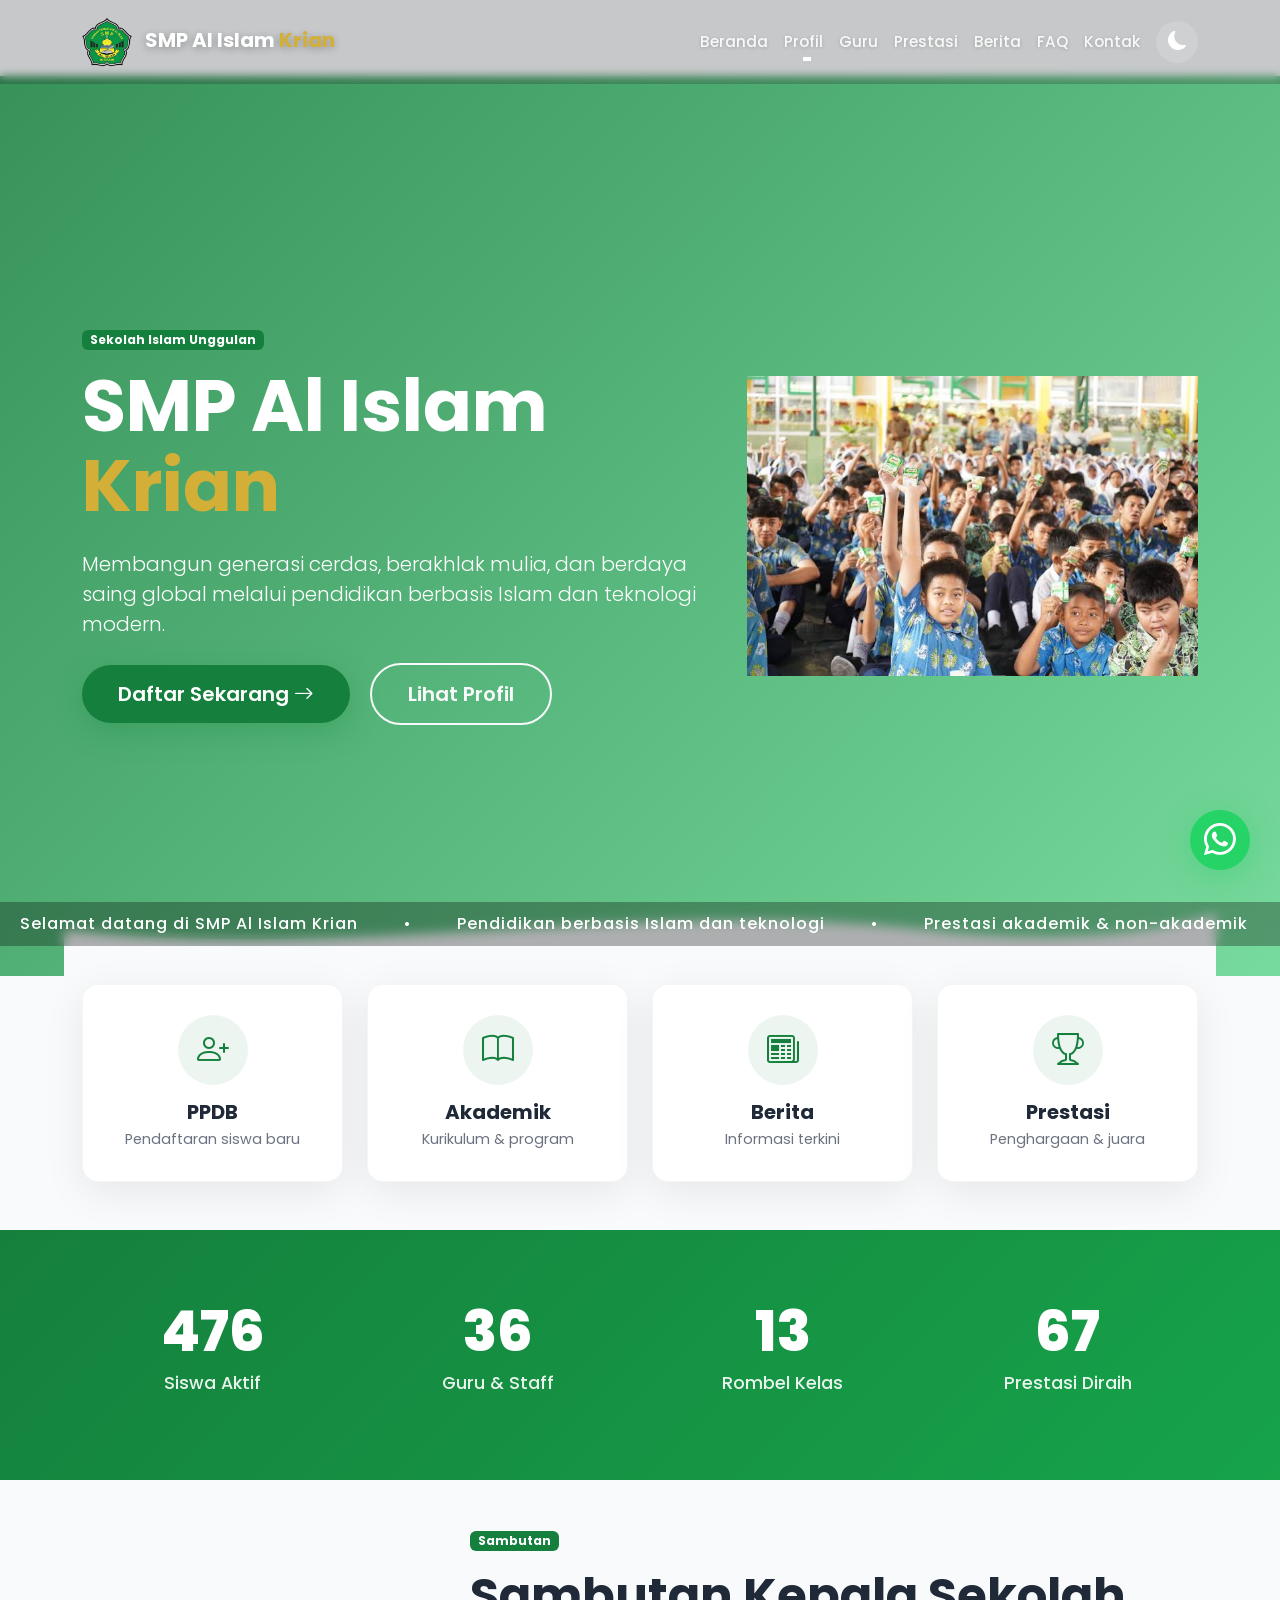
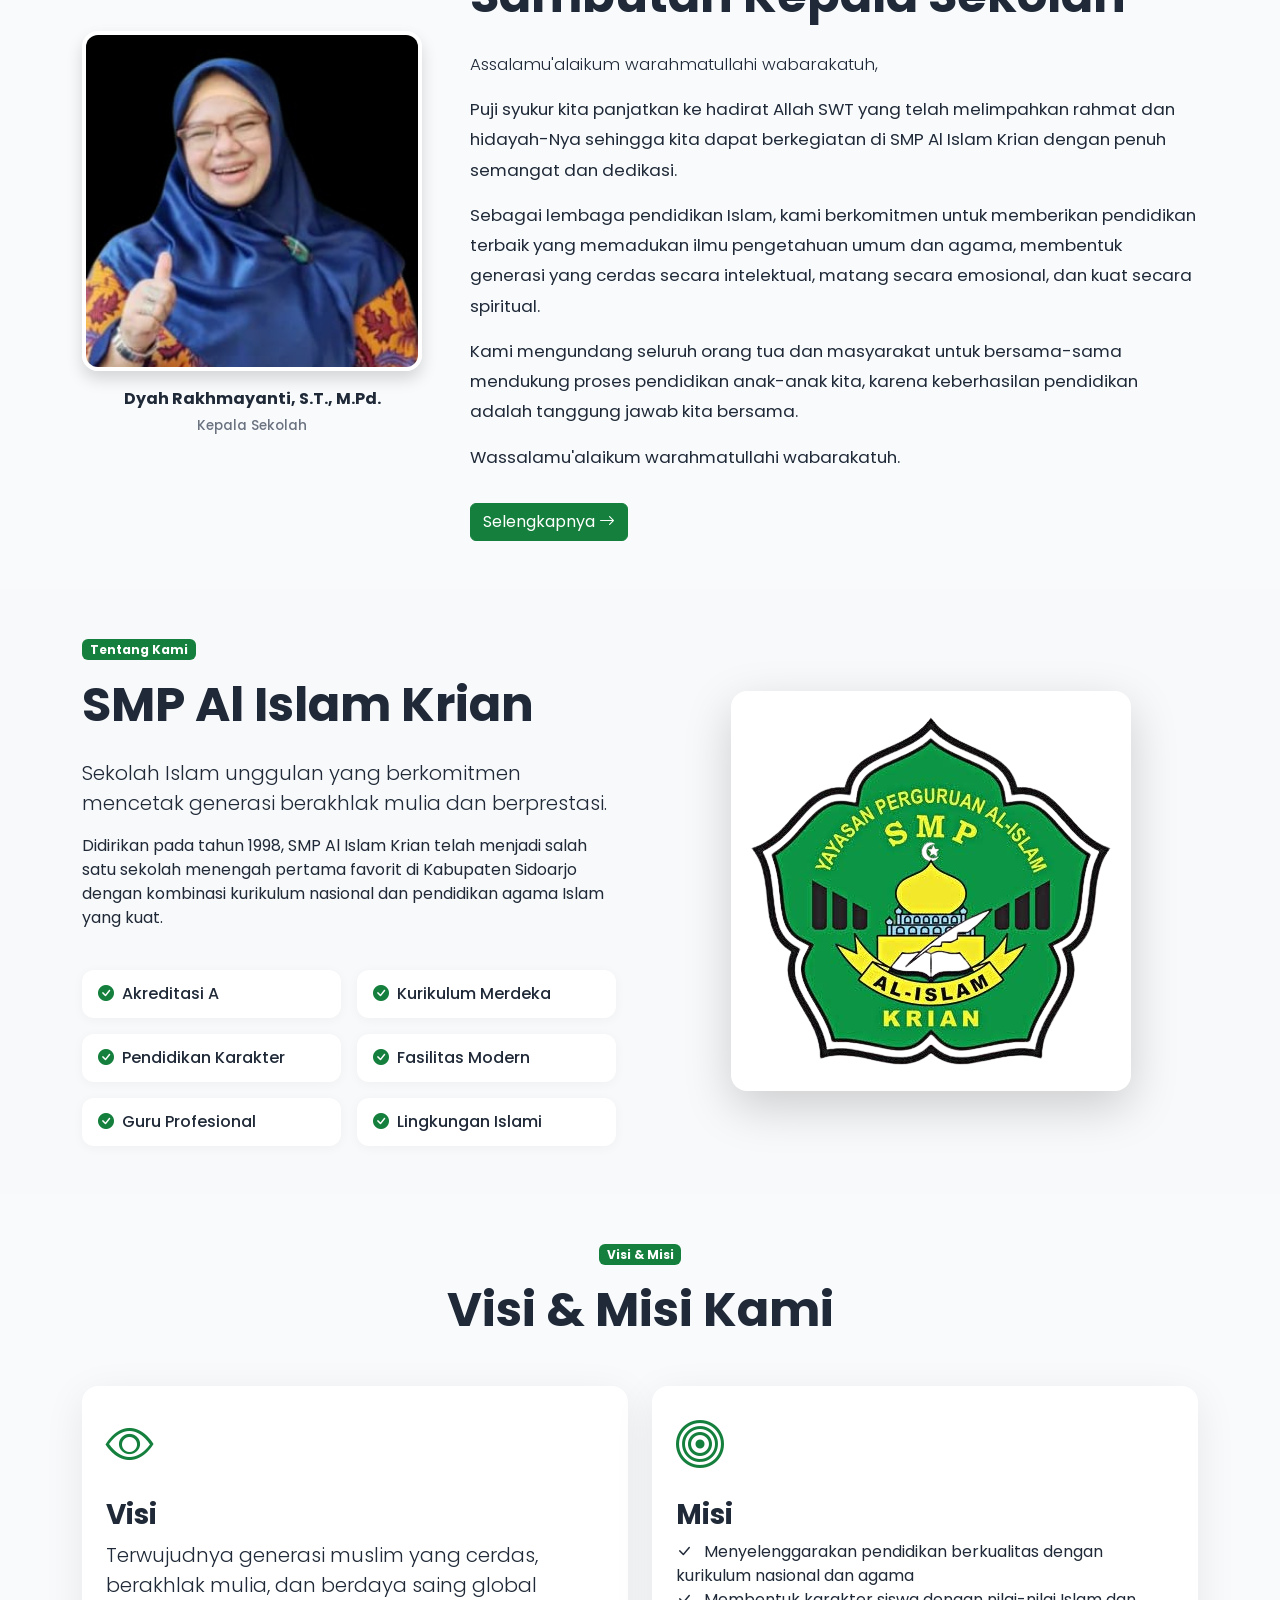
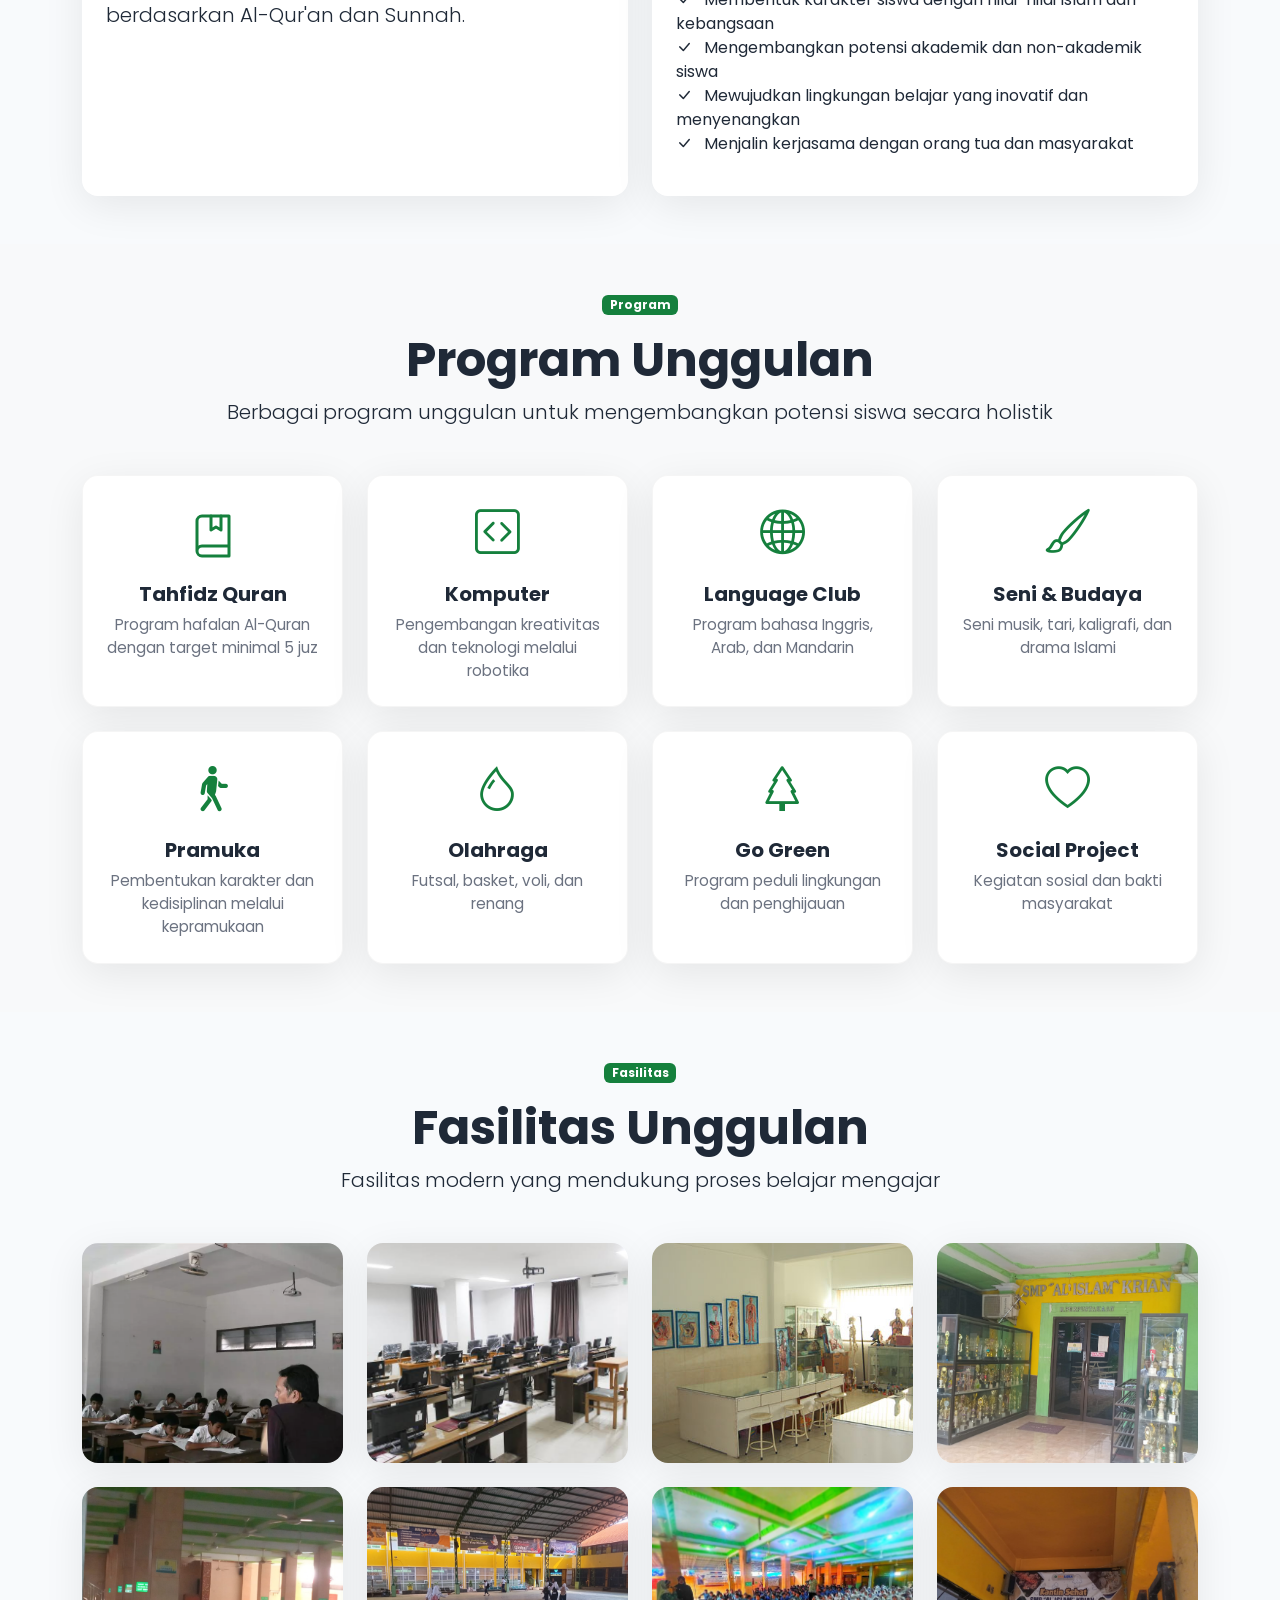
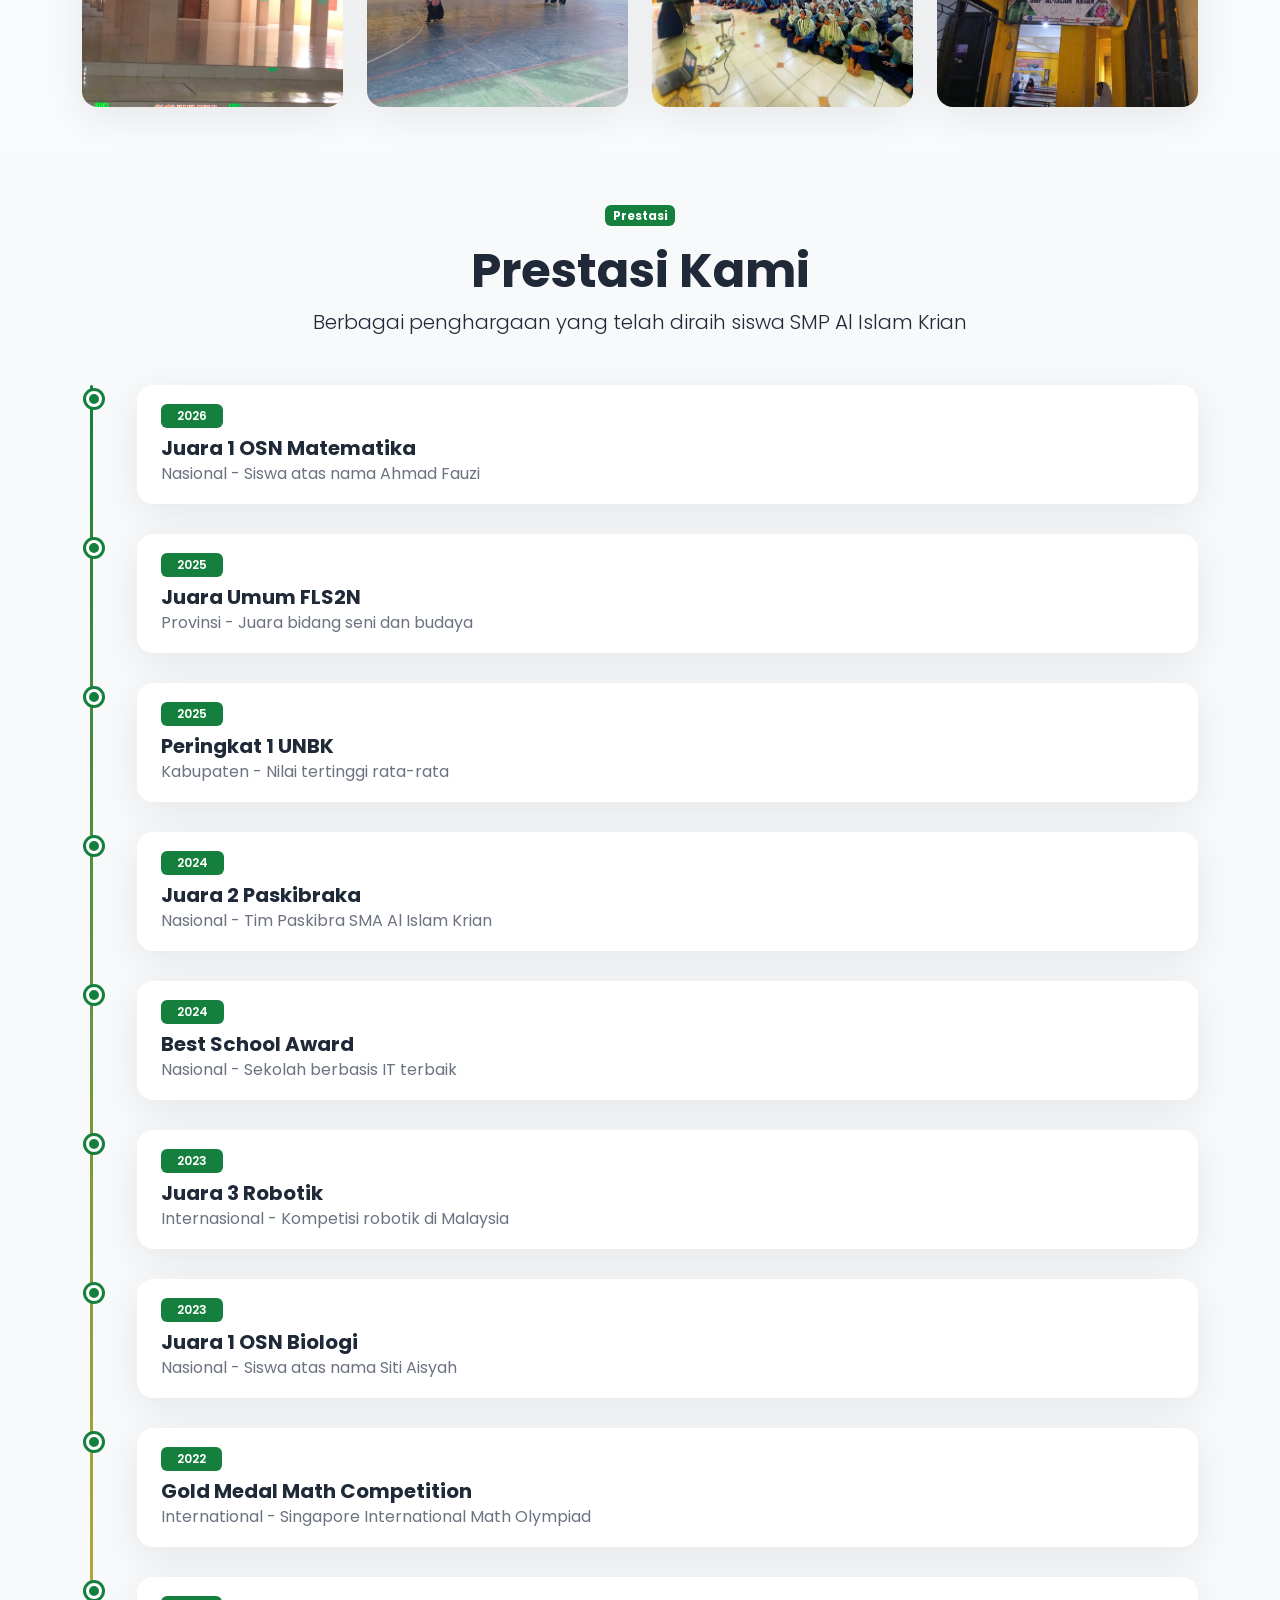
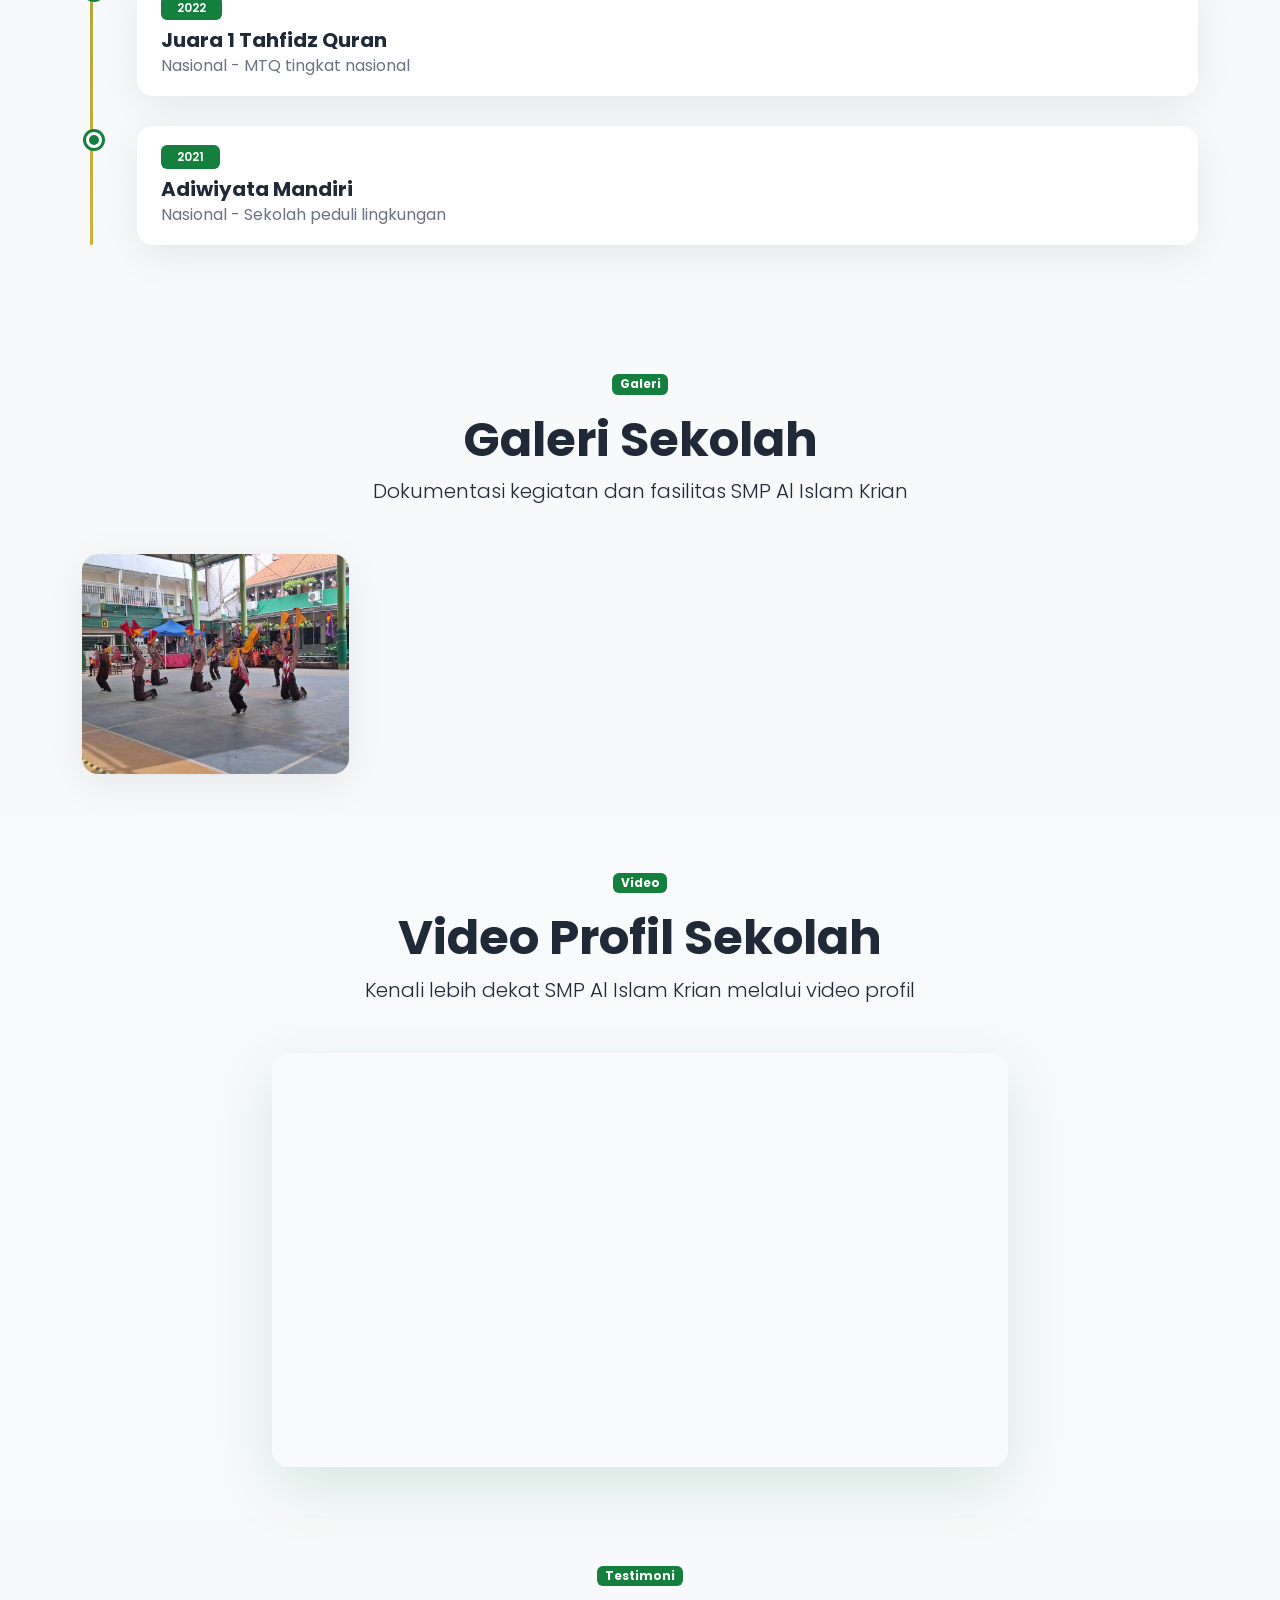
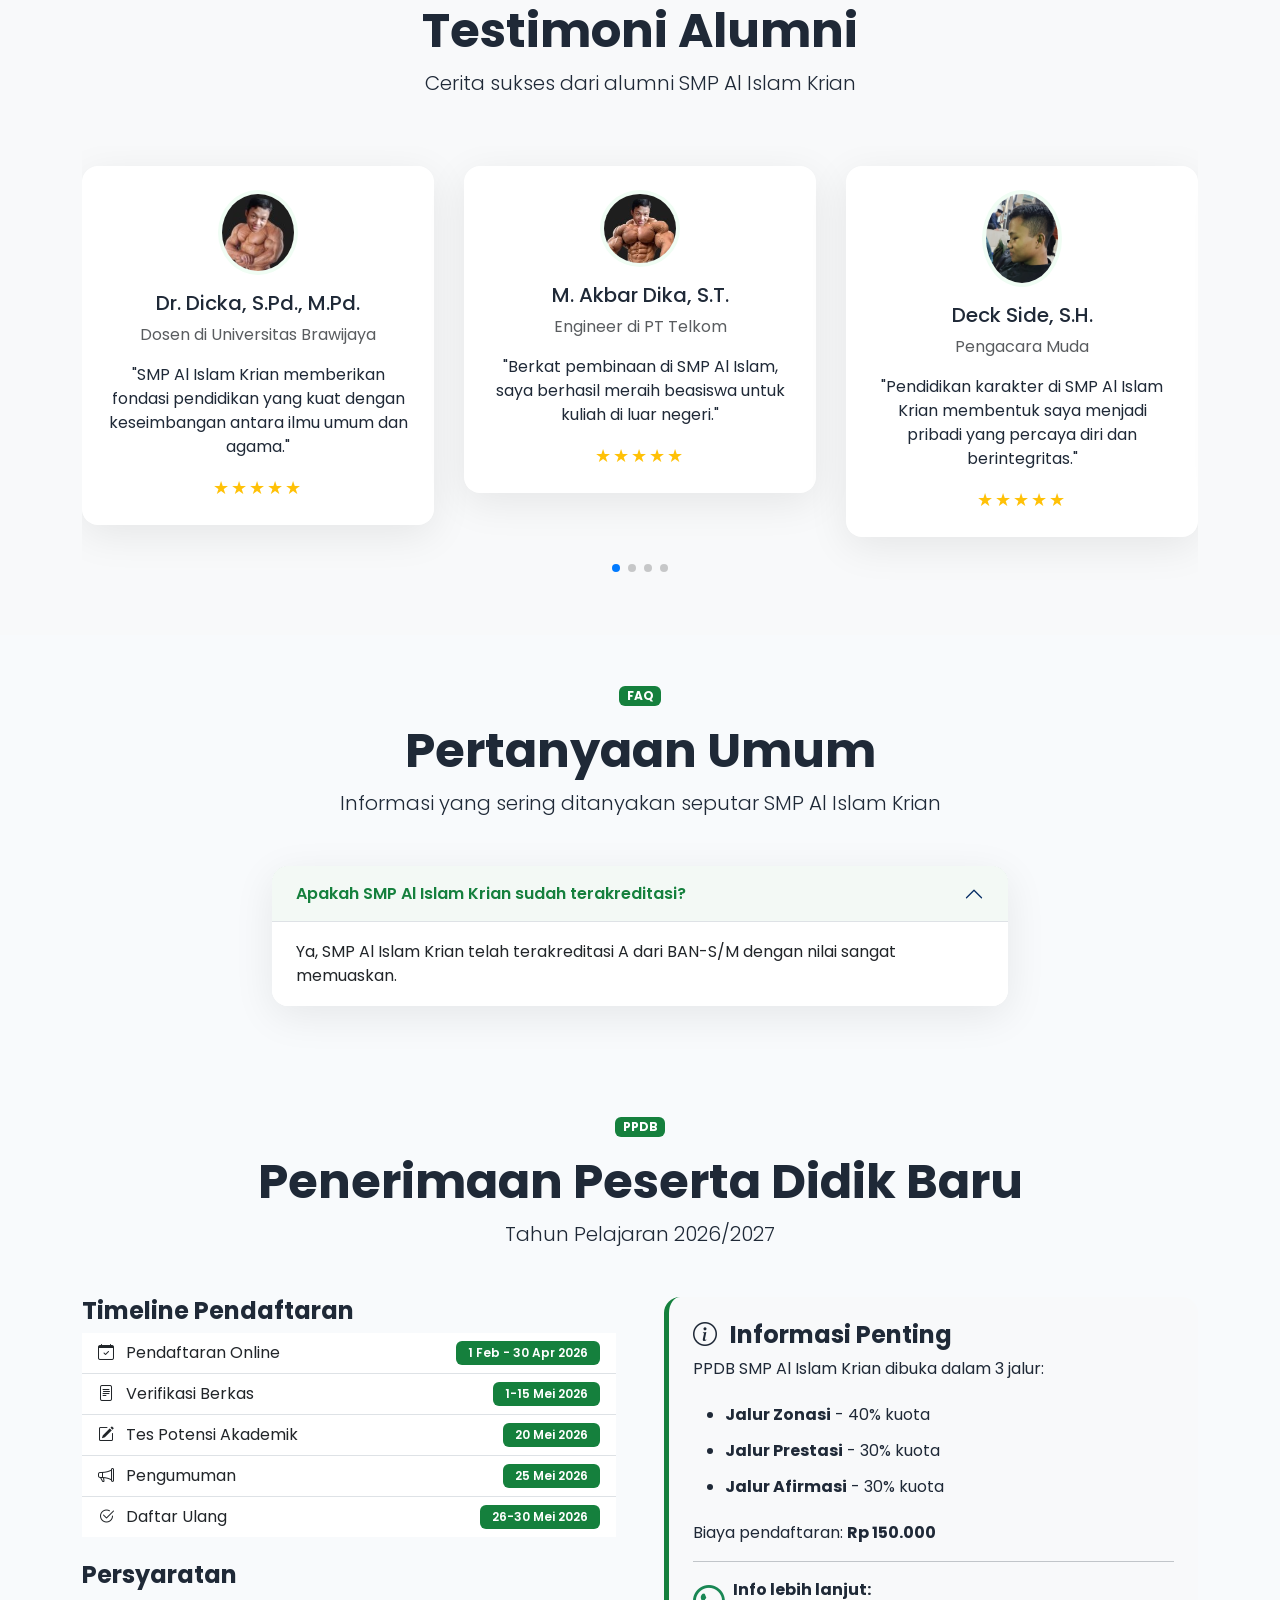
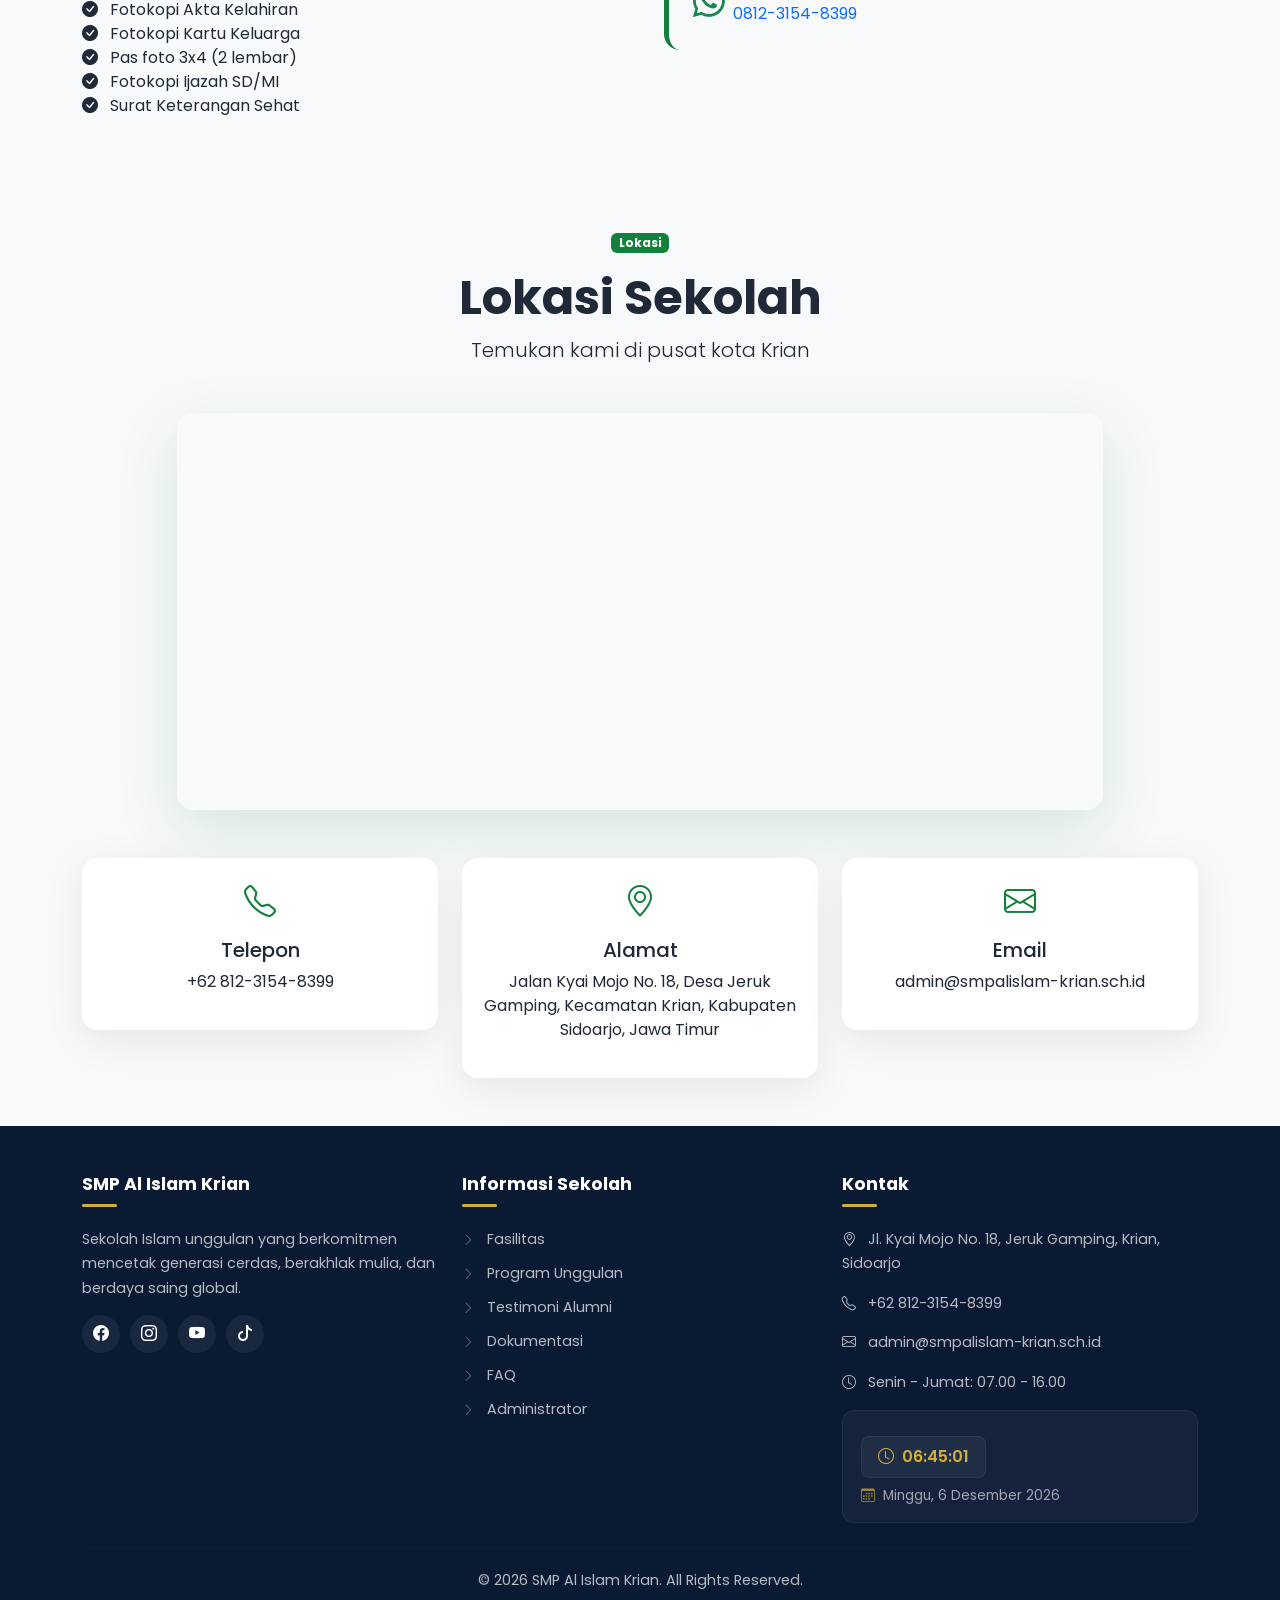
==== commit 6bf08b0f: "video profil" ====
--- a/index.html
+++ b/index.html
@@ -41,7 +41,7 @@
 
     <div id="scroll-progress-bar"></div>
 
-    <!-- ==================== NAVBAR ==================== -->
+    <!-- NAVBAR -->
     <nav class="navbar navbar-expand-lg fixed-top" id="mainNav">
         <div class="container">
             <a class="navbar-brand" href="index.html">
@@ -60,7 +60,7 @@
                             data-bs-toggle="dropdown" aria-expanded="false">Profil</a>
                         <ul class="dropdown-menu" aria-labelledby="navbarDropdownProfil">
                             <li><a class="dropdown-item" href="Frontend/navbar/profil/sejarah.html">Sejarah</a></li>
-                            <li><a class="dropdown-item" href="Frontend/navbar/profil/visi-misi.html">Visi &amp;
+                            <li><a class="dropdown-item" href="Frontend/navbar/profil/visi&misi.html">Visi &amp;
                                     Misi</a></li>
                             <li><a class="dropdown-item" href="Frontend/navbar/profil/sambutan.html">Sambutan Kepsek</a>
                             </li>
@@ -81,7 +81,7 @@
         </div>
     </nav>
 
-    <!-- ==================== HERO SECTION ==================== -->
+    <!-- HERO SECTION -->
     <section id="home" class="hero-section">
         <div class="hero-slider">
             <div class="hero-slide active" style="background-image: url('assets/hero/hero-1.jpg');"></div>
@@ -141,7 +141,7 @@
         </div>
     </section>
 
-    <!-- ==================== QUICK MENU ==================== -->
+    <!-- QUICK MENU -->
     <section class="quick-menu py-5" id="quick-menu">
         <div class="container">
             <div class="row g-4 justify-content-center">
@@ -177,7 +177,7 @@
         </div>
     </section>
 
-    <!-- ==================== STATISTIK ==================== -->
+    <!-- STATISTIK -->
     <section class="statistics py-5" id="statistik">
         <div class="container">
             <div class="row g-4 text-center">
@@ -209,7 +209,7 @@
         </div>
     </section>
 
-    <!-- ==================== SAMBUTAN KEPALA SEKOLAH ==================== -->
+    <!-- SAMBUTAN KEPALA SEKOLAH -->
     <section class="sambutan py-5" id="sambutan">
         <div class="container">
             <div class="row align-items-center g-5">
@@ -246,7 +246,7 @@
         </div>
     </section>
 
-    <!-- ==================== TENTANG SEKOLAH ==================== -->
+    <!-- TENTANG SEKOLAH -->
     <section class="tentang py-5 bg-light" id="tentang">
         <div class="container">
             <div class="row g-5 align-items-center">
@@ -307,7 +307,7 @@
         </div>
     </section>
 
-    <!-- ==================== VISI MISI ==================== -->
+    <!-- VISI MISI -->
     <section class="visi-misi py-5" id="visi-misi">
         <div class="container">
             <div class="text-center mb-5" data-aos="fade-up">
@@ -345,7 +345,7 @@
         </div>
     </section>
 
-    <!-- ==================== PROGRAM UNGGULAN ==================== -->
+    <!-- PROGRAM UNGGULAN -->
     <section class="program-unggulan py-5 bg-light" id="akademik">
         <div class="container">
             <div class="text-center mb-5" data-aos="fade-up">
@@ -421,7 +421,7 @@
         </div>
     </section>
 
-    <!-- ==================== FASILITAS ==================== -->
+    <!-- FASILITAS -->
     <section class="fasilitas py-5" id="fasilitas">
         <div class="container">
             <div class="text-center mb-5" data-aos="fade-up">
@@ -506,7 +506,7 @@
         </div>
     </section>
 
-    <!-- ==================== PRESTASI ==================== -->
+    <!-- PRESTASI -->
     <section class="prestasi py-5 bg-light" id="prestasi">
         <div class="container">
             <div class="text-center mb-5" data-aos="fade-up">
@@ -589,7 +589,7 @@
         </div>
     </section>
 
-    <!-- ==================== GALERI ==================== -->
+    <!-- GALERI -->
     <section class="galeri py-5 bg-light" id="galeri">
         <div class="container">
             <div class="text-center mb-5" data-aos="fade-up">
@@ -610,7 +610,7 @@
         </div>
     </section>
 
-    <!-- ==================== VIDEO PROFIL ==================== -->
+    <!-- VIDEO PROFIL -->
     <section class="video-profil py-5" id="video">
         <div class="container">
             <div class="text-center mb-5" data-aos="fade-up">
@@ -621,15 +621,19 @@
             <div class="row justify-content-center" data-aos="fade-up">
                 <div class="col-lg-8">
                     <div class="video-wrapper ratio ratio-16x9">
-                        <iframe src="https://www.youtube.com/embed/placeholder" title="Video Profil SMP Al Islam Krian"
-                            allowfullscreen></iframe>
-                    </div>
-                </div>
-            </div>
-        </div>
-    </section>
-
-    <!-- ==================== TESTIMONI ALUMNI ==================== -->
+                        <!-- ==== GUNAKAN LINK EMBED ==== -->
+                        <iframe src="https://www.youtube.com/embed/WuBPpGVxFbE" title="Video Profil SMP Al Islam Krian"
+                            frameborder="0"
+                            allow="accelerometer; autoplay; clipboard-write; encrypted-media; gyroscope; picture-in-picture"
+                            allowfullscreen>
+                        </iframe>
+                    </div>
+                </div>
+            </div>
+        </div>
+    </section>
+
+    <!-- TESTIMONI ALUMNI -->
     <section class="testimoni py-5 bg-light" id="testimoni">
         <div class="container">
             <div class="text-center mb-5" data-aos="fade-up">
@@ -689,7 +693,7 @@
         </div>
     </section>
 
-    <!-- ==================== FAQ ==================== -->
+    <!-- FAQ -->
     <section class="faq py-5" id="faq">
         <div class="container">
             <div class="text-center mb-5" data-aos="fade-up">
@@ -720,7 +724,7 @@
         </div>
     </section>
 
-    <!-- ==================== PPDB ==================== -->
+    <!-- PPDB -->
     <section class="ppdb py-5" id="ppdb">
         <div class="container">
             <div class="text-center mb-5" data-aos="fade-up">
@@ -787,7 +791,7 @@
         </div>
     </section>
 
-    <!-- ==================== MAPS ==================== -->
+    <!-- MAPS -->
     <section class="maps py-5 bg-light" id="kontak">
         <div class="container">
             <div class="text-center mb-5" data-aos="fade-up">
@@ -833,7 +837,7 @@
         </div>
     </section>
 
-    <!-- ==================== FOOTER ==================== -->
+    <!-- FOOTER -->
     <footer class="footer py-5">
         <div class="container">
             <div class="row g-4">
@@ -890,17 +894,17 @@
         </div>
     </footer>
 
-    <!-- ==================== FLOATING WHATSAPP ==================== -->
+    <!-- FLOATING WHATSAPP -->
     <a href="https://wa.me/6281231548399" target="_blank" class="floating-whatsapp" aria-label="WhatsApp">
         <i class="bi bi-whatsapp"></i>
     </a>
 
-    <!-- ==================== BACK TO TOP ==================== -->
+    <!-- BACK TO TOP -->
     <button id="backToTop" class="btn btn-primary back-to-top" aria-label="Back to top">
         <i class="bi bi-chevron-up"></i>
     </button>
 
-    <!-- ==================== SCRIPTS ==================== -->
+    <!-- SCRIPTS -->
     <script src="https://cdn.jsdelivr.net/npm/bootstrap@5.3.2/dist/js/bootstrap.bundle.min.js">
     </script>
     <script src="https://unpkg.com/aos@2.3.1/dist/aos.js">
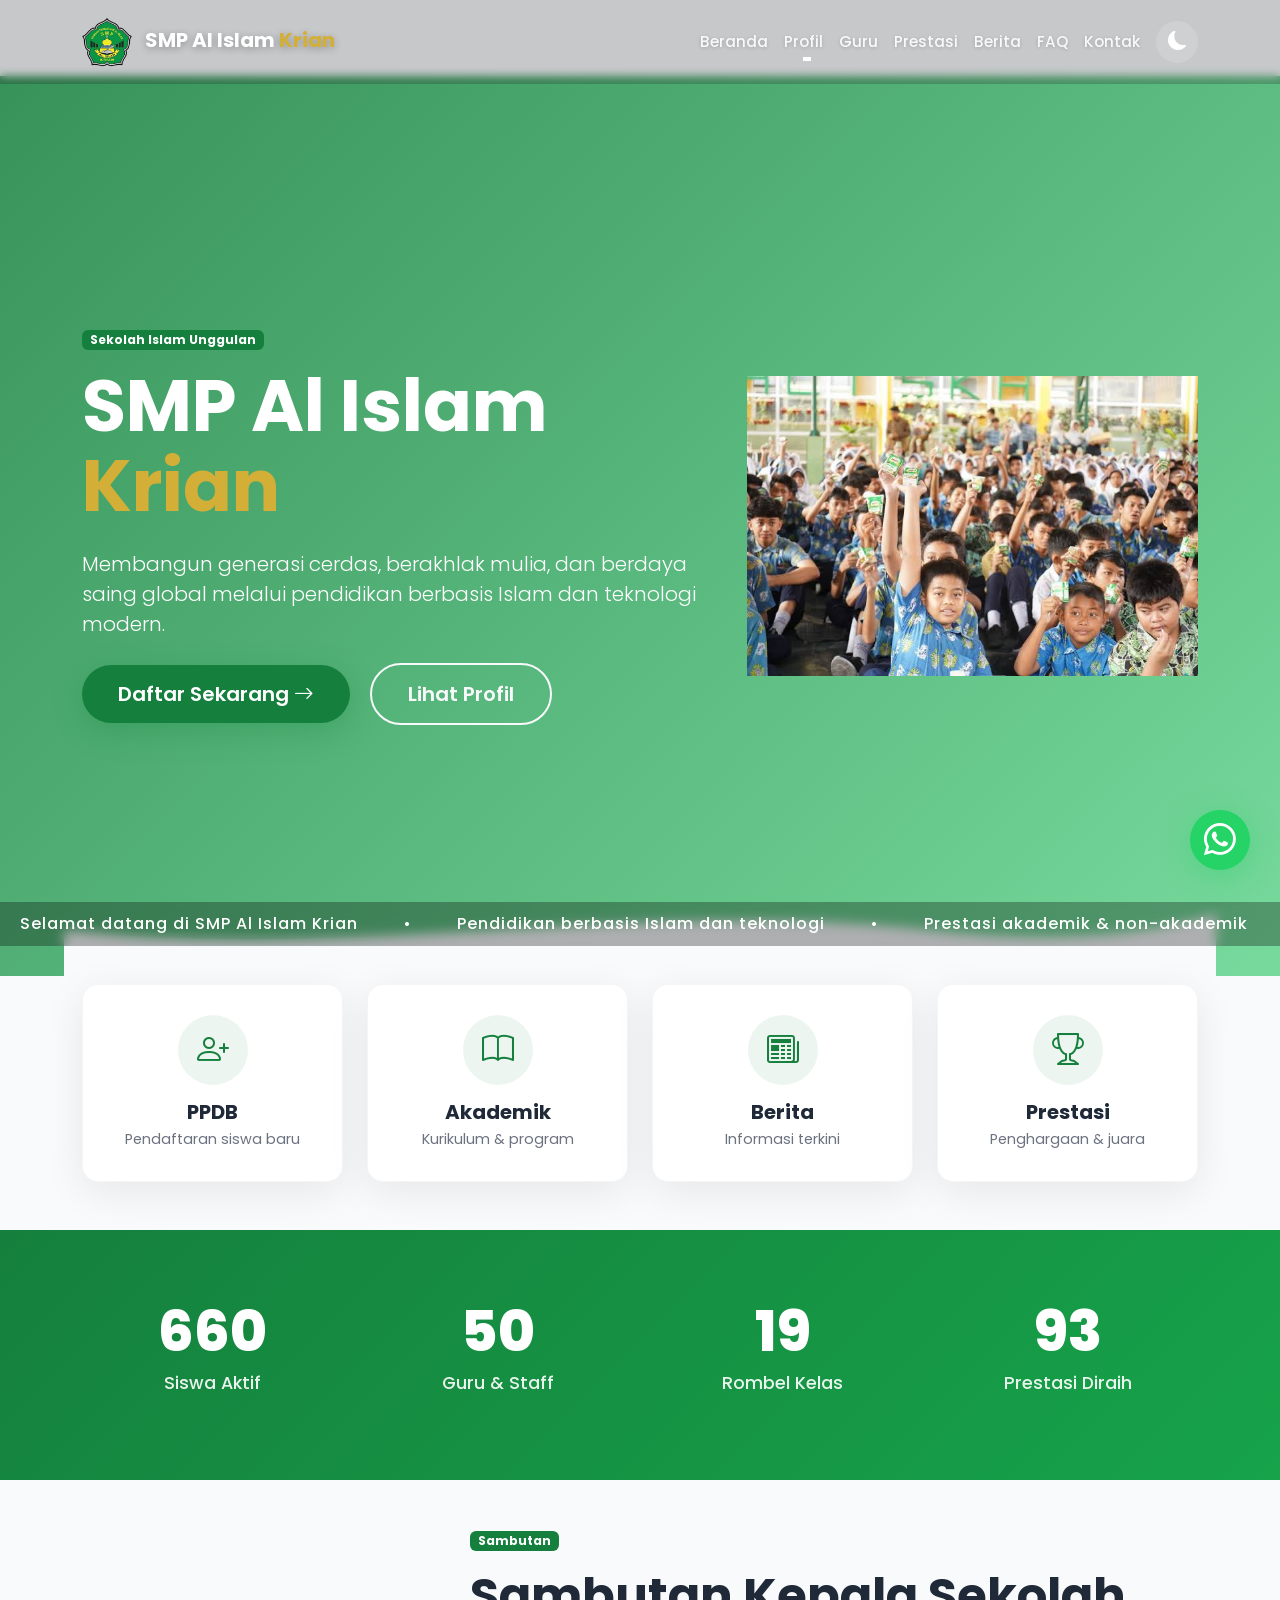
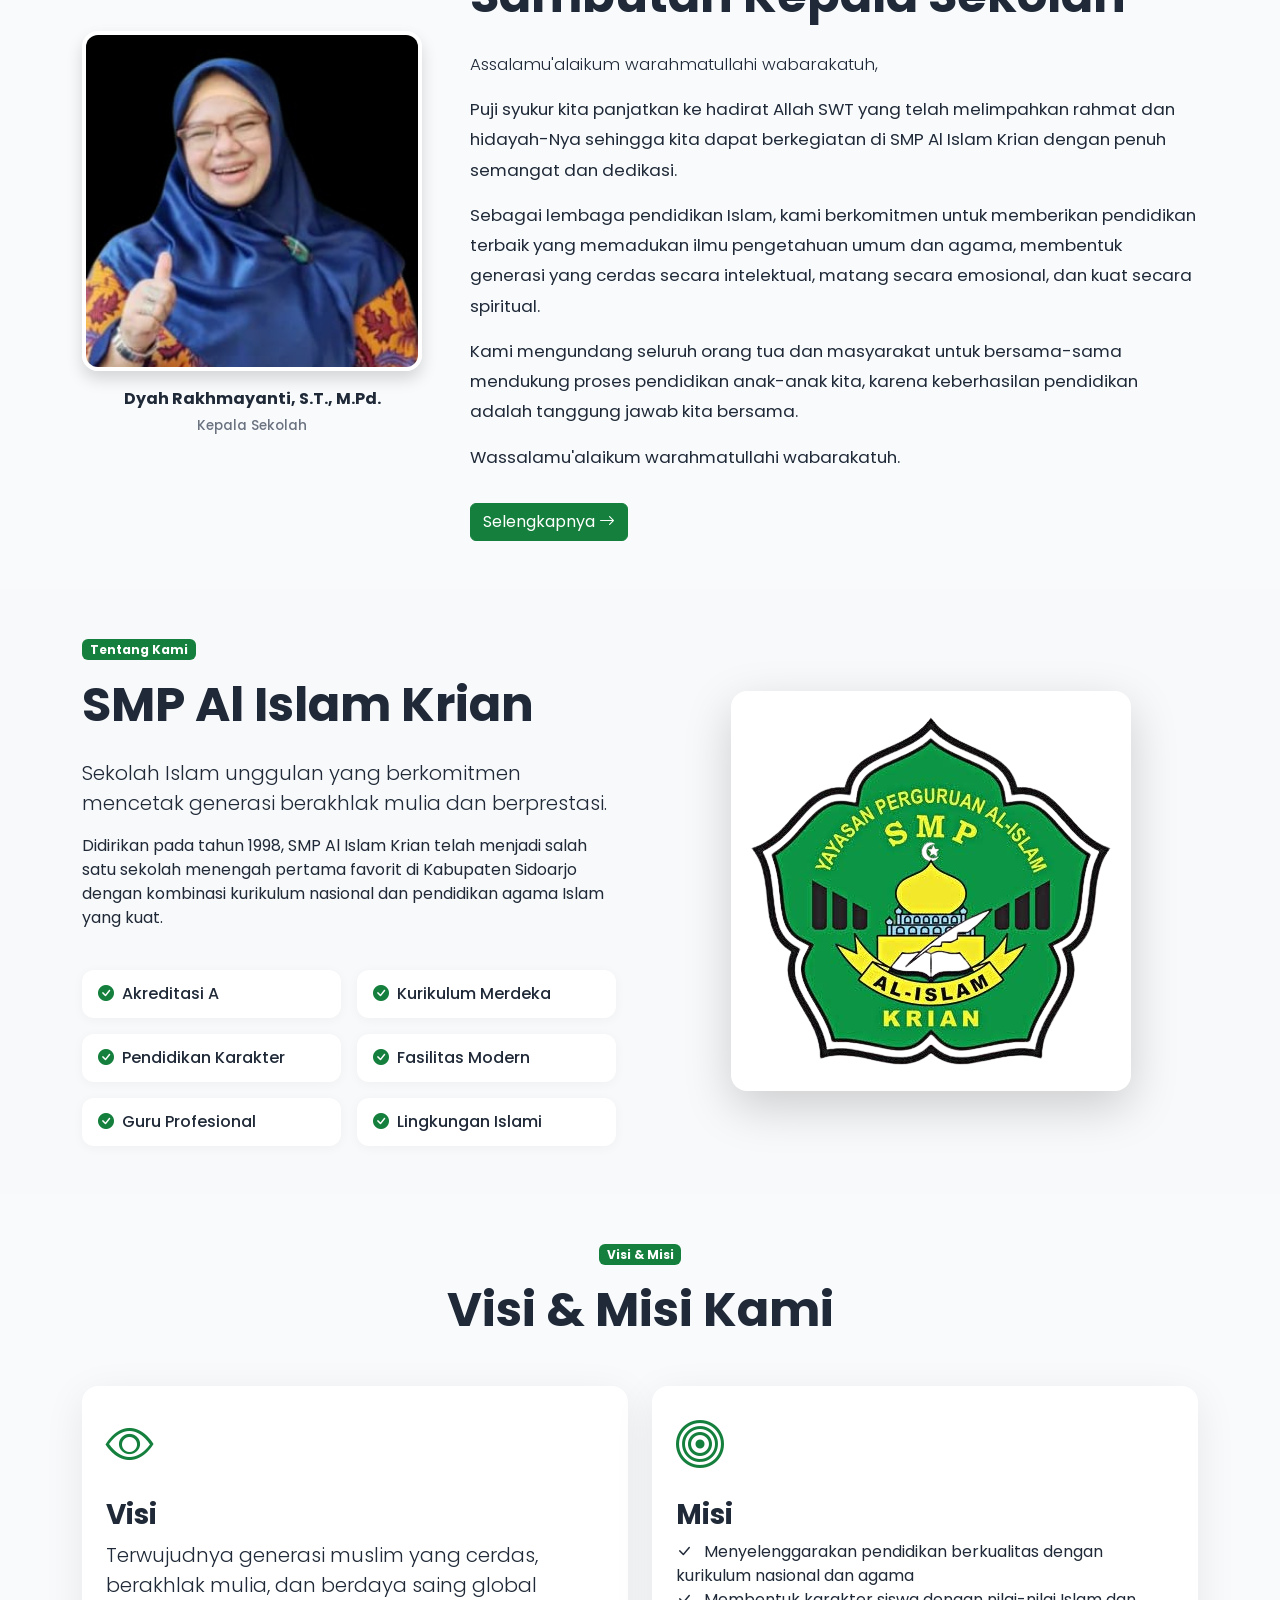
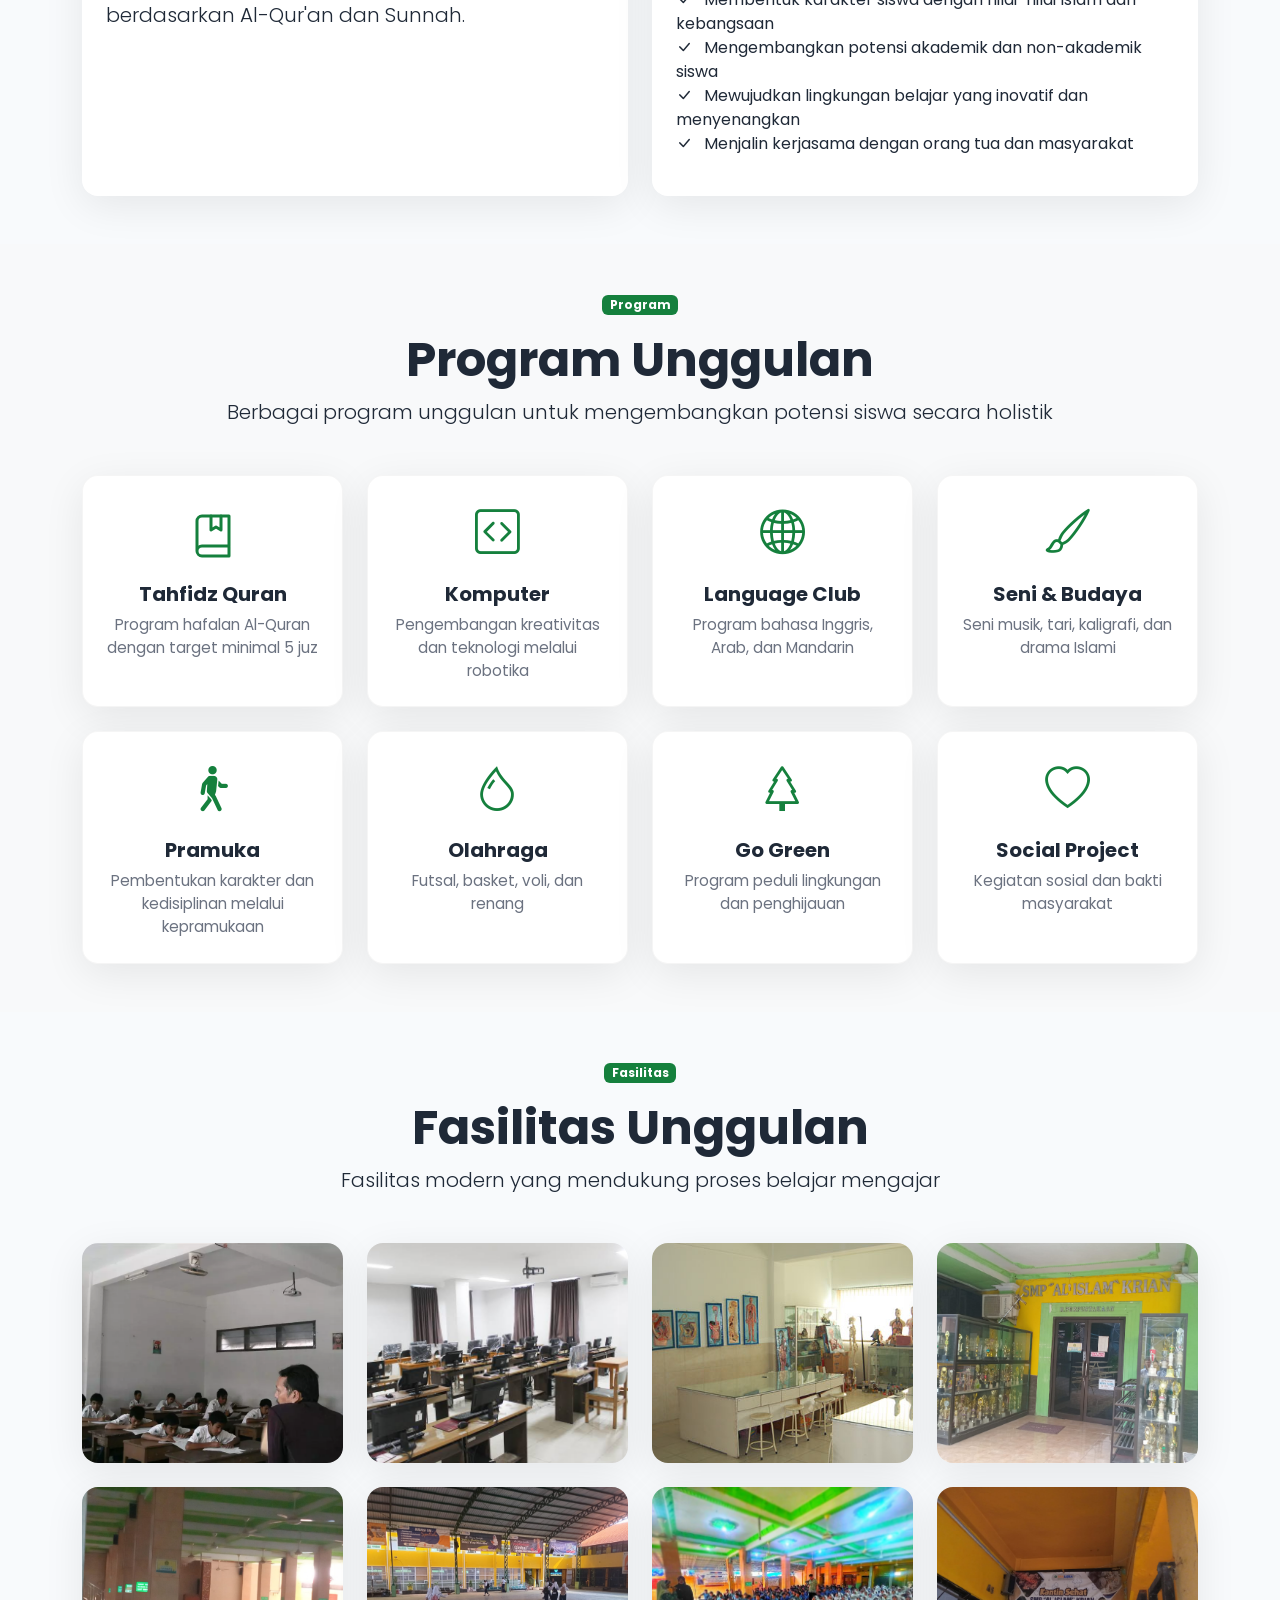
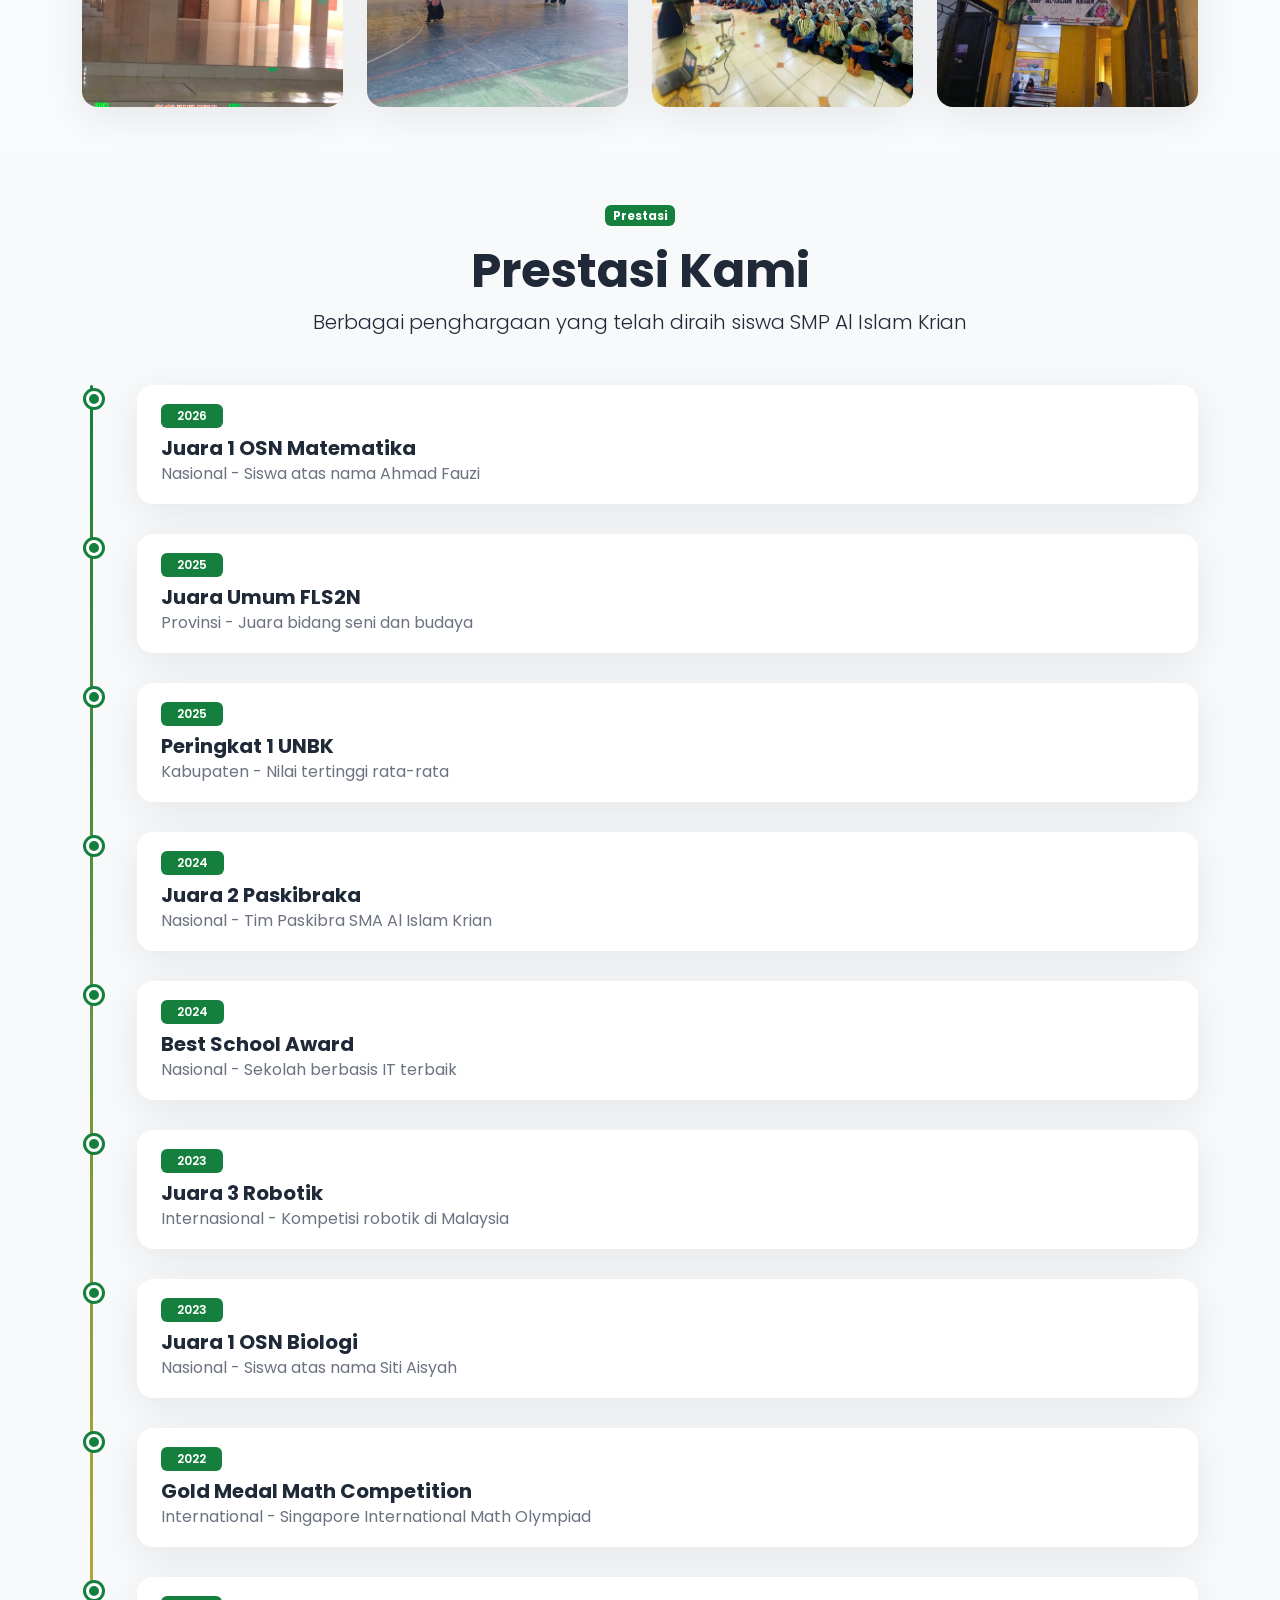
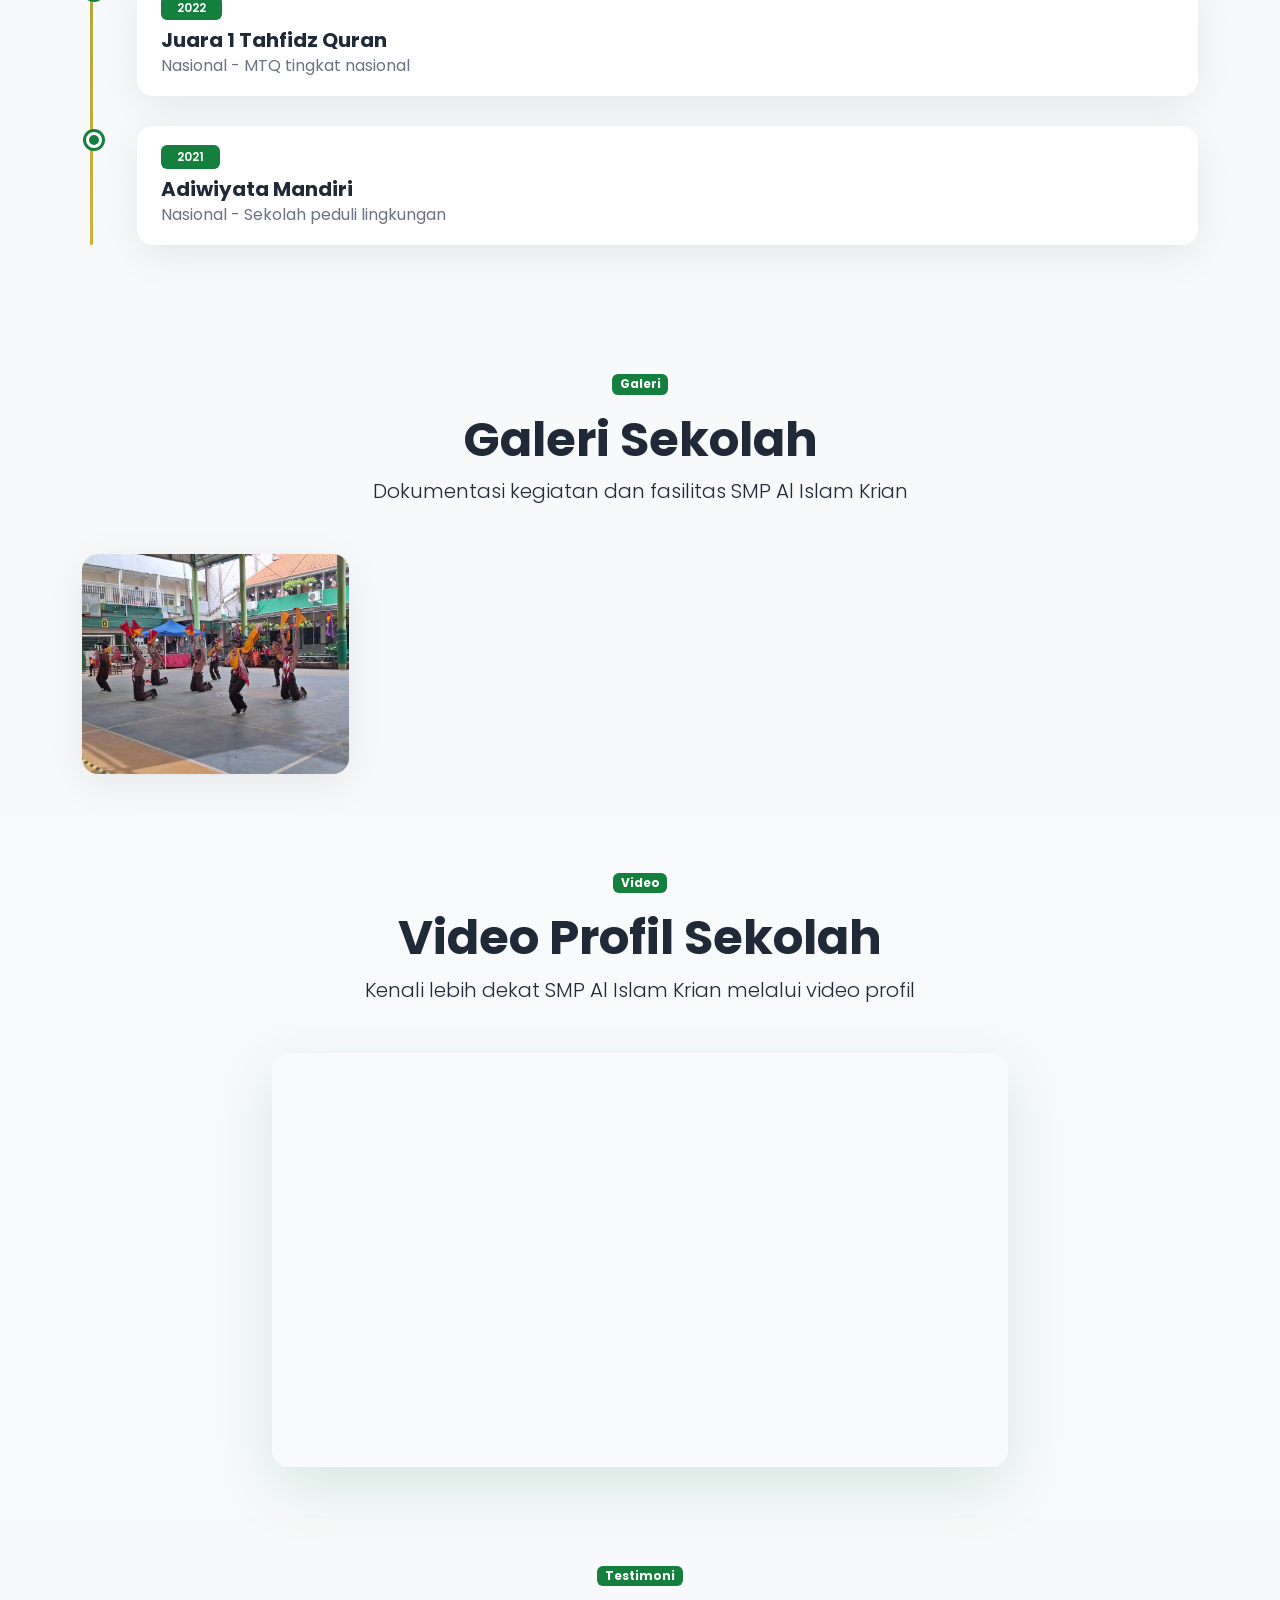
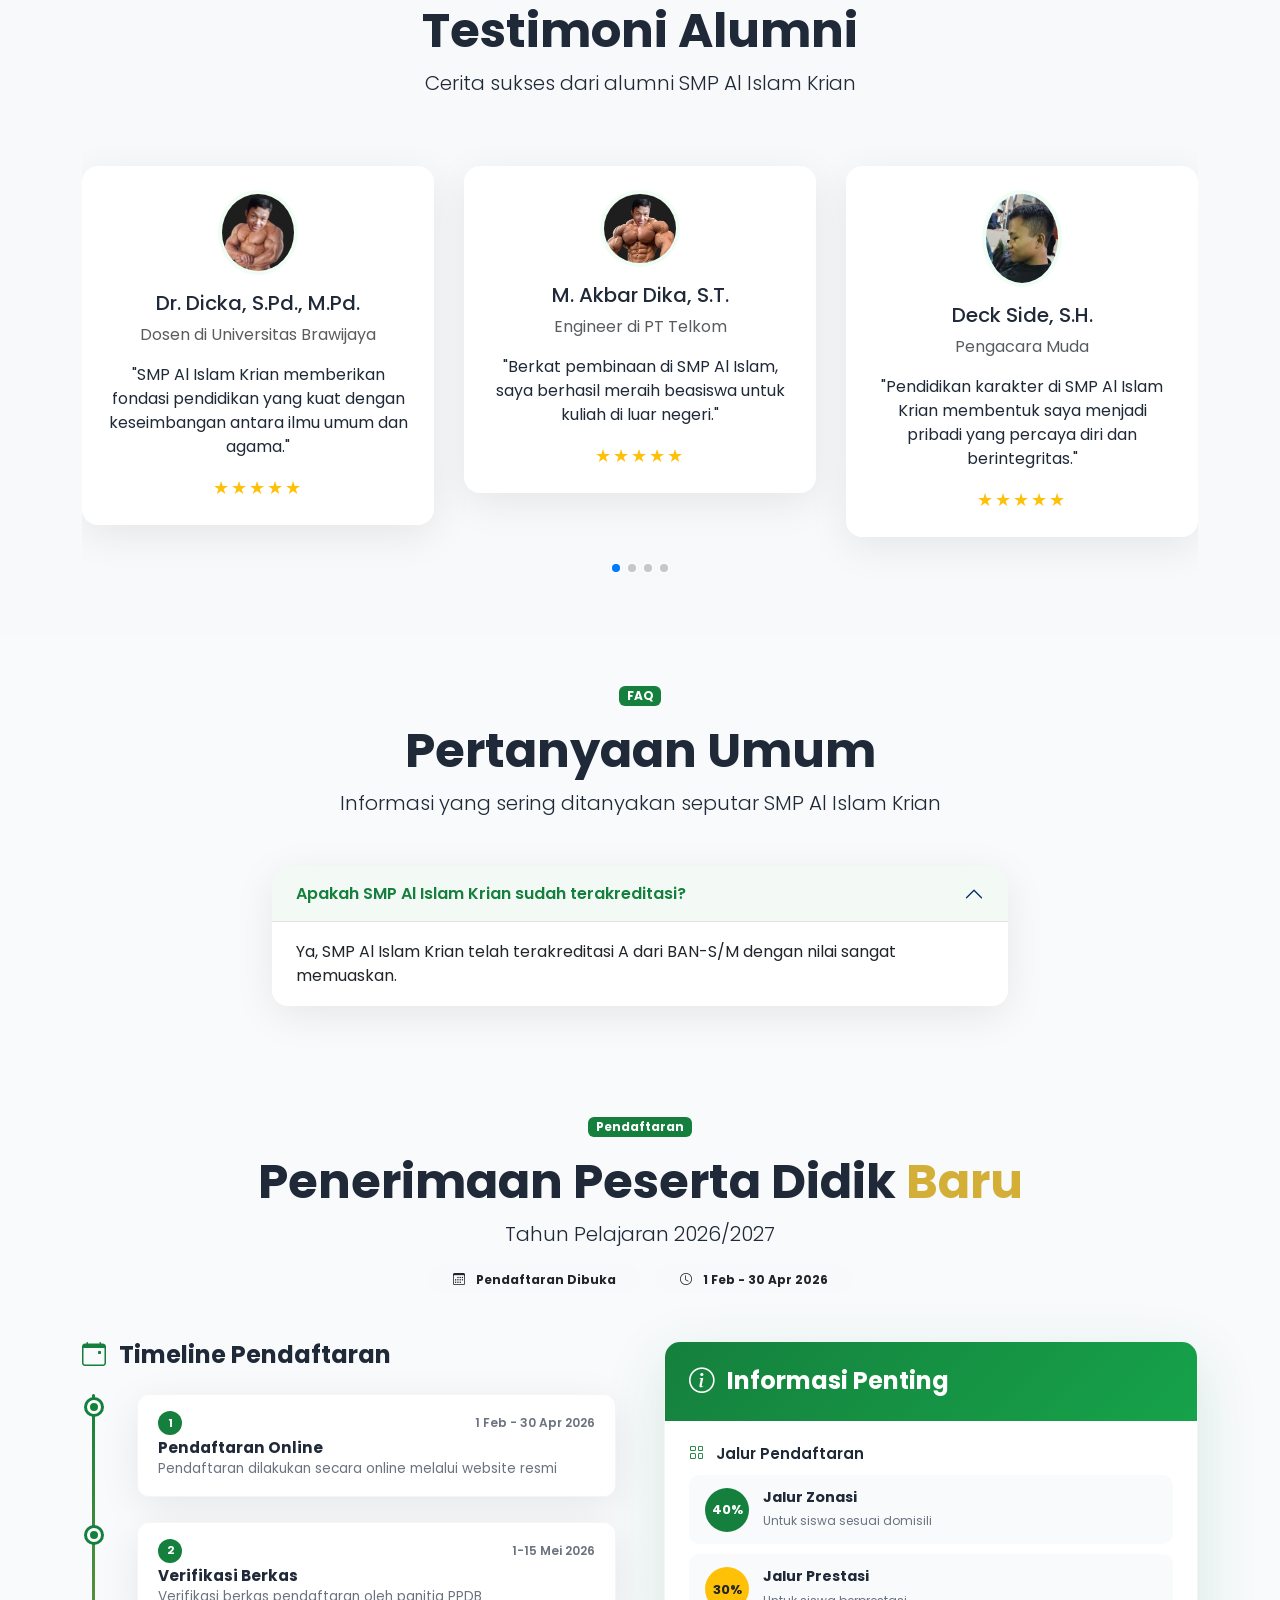
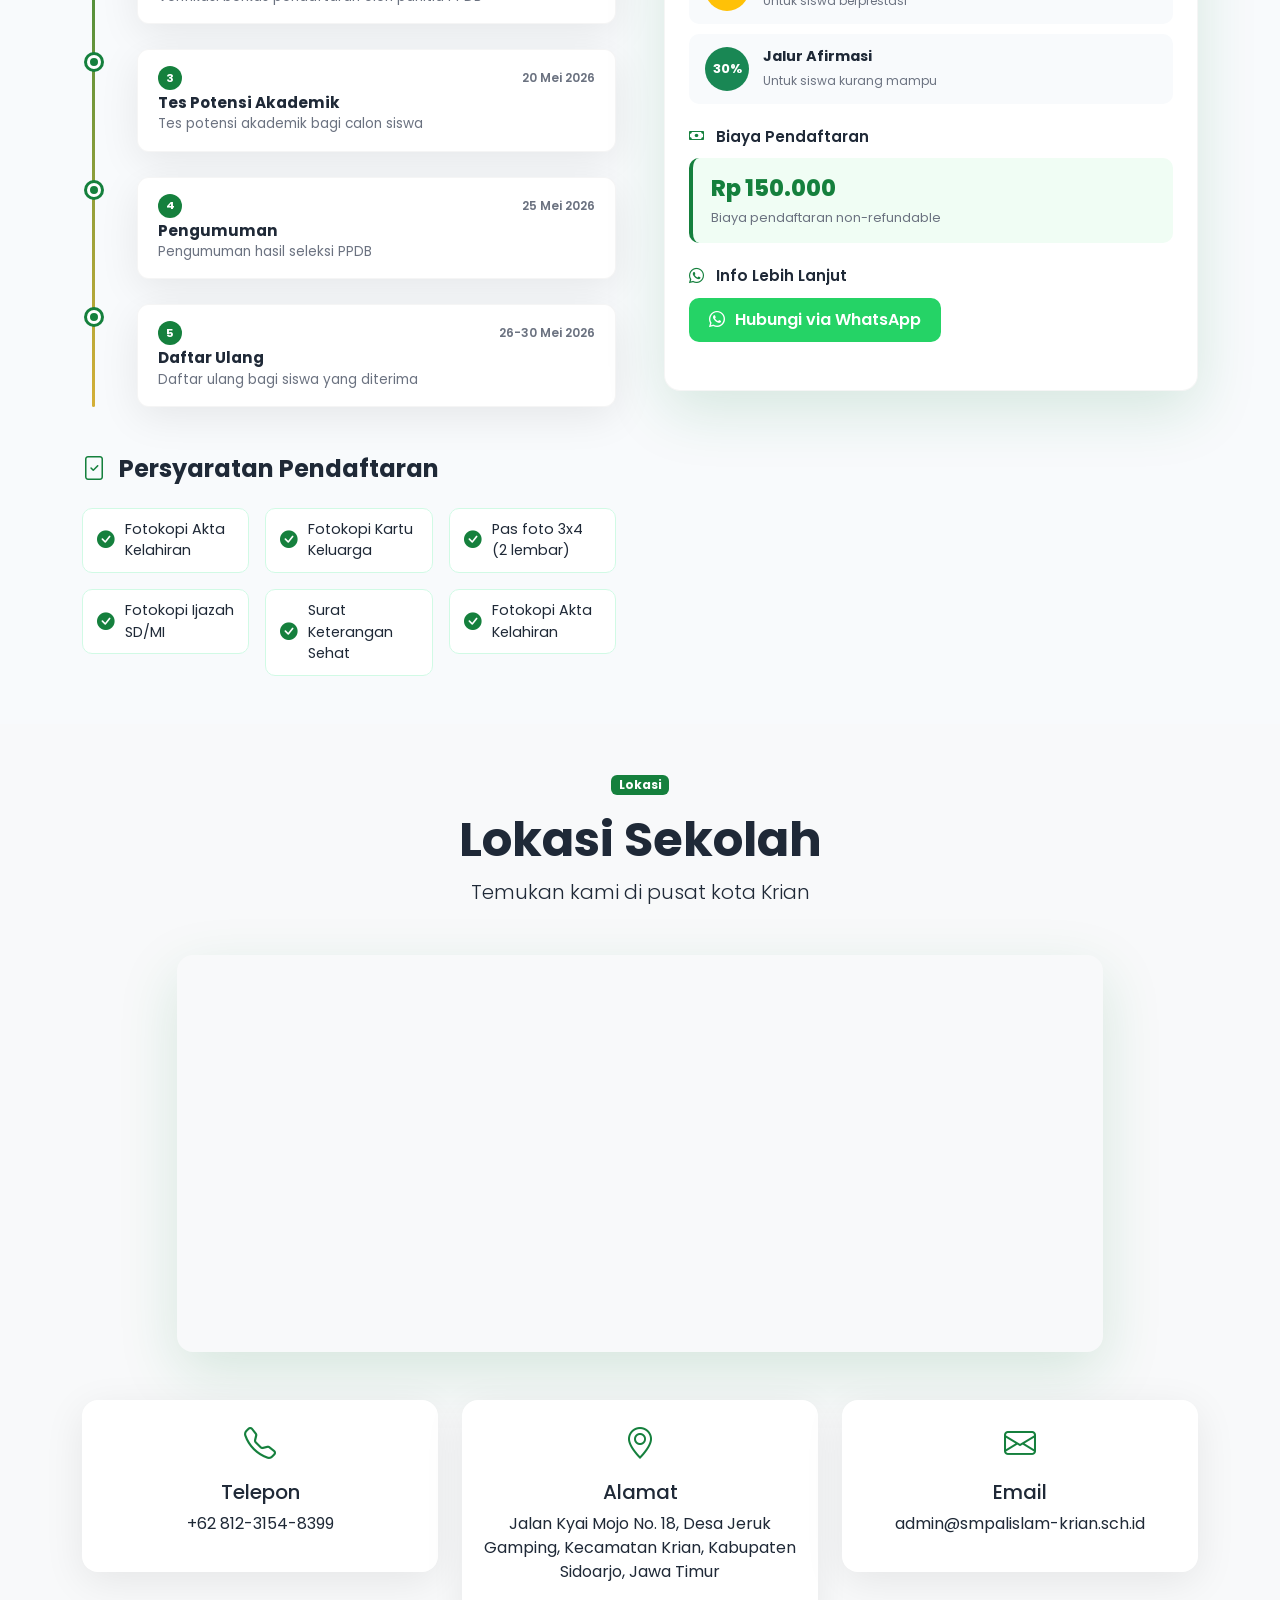
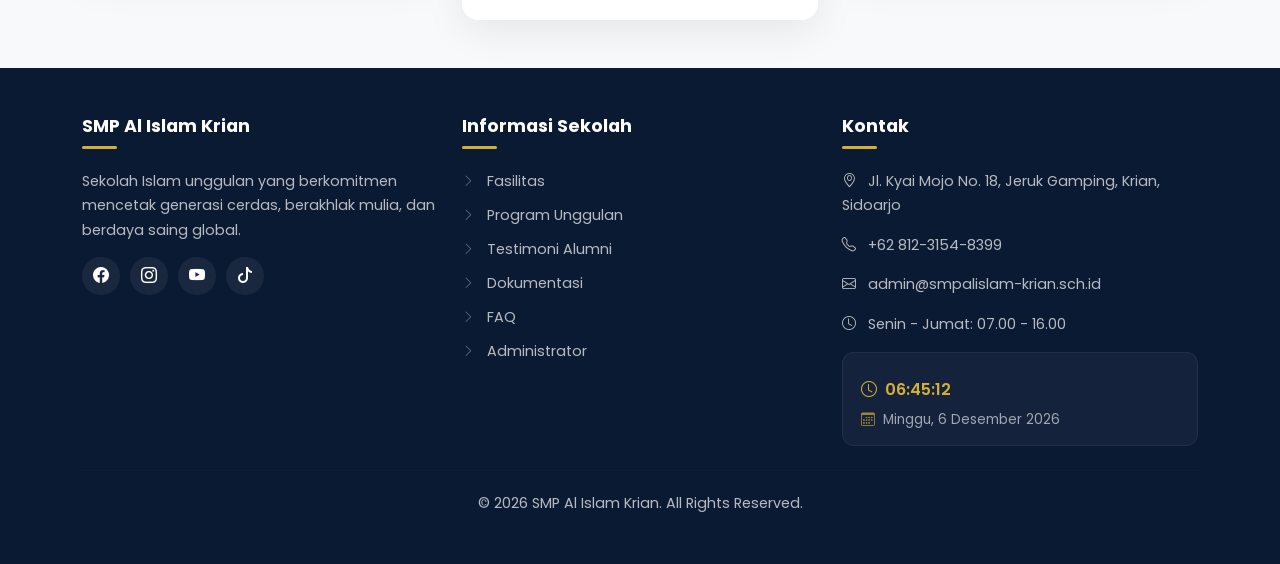
==== commit 4d663d90: "update" ====
--- a/index.html
+++ b/index.html
@@ -621,7 +621,6 @@
             <div class="row justify-content-center" data-aos="fade-up">
                 <div class="col-lg-8">
                     <div class="video-wrapper ratio ratio-16x9">
-                        <!-- ==== GUNAKAN LINK EMBED ==== -->
                         <iframe src="https://www.youtube.com/embed/WuBPpGVxFbE" title="Video Profil SMP Al Islam Krian"
                             frameborder="0"
                             allow="accelerometer; autoplay; clipboard-write; encrypted-media; gyroscope; picture-in-picture"
@@ -724,65 +723,184 @@
         </div>
     </section>
 
-    <!-- PPDB -->
+    <!-- ==================== PPDB ==================== -->
     <section class="ppdb py-5" id="ppdb">
         <div class="container">
             <div class="text-center mb-5" data-aos="fade-up">
-                <span class="badge bg-primary mb-3">PPDB</span>
-                <h2 class="display-5 fw-bold">Penerimaan Peserta Didik Baru</h2>
+                <span class="badge bg-primary mb-3">Pendaftaran</span>
+                <h2 class="display-5 fw-bold">Penerimaan Peserta Didik <span style="color: var(--gold);">Baru</span>
+                </h2>
                 <p class="lead">Tahun Pelajaran 2026/2027</p>
-            </div>
-            <div class="row g-5">
+                <div class="d-flex justify-content-center gap-3 mt-3 flex-wrap">
+                    <span class="badge bg-light text-dark px-4 py-2 rounded-pill">
+                        <i class="bi bi-calendar3 me-2"></i> Pendaftaran Dibuka
+                    </span>
+                    <span class="badge bg-light text-dark px-4 py-2 rounded-pill">
+                        <i class="bi bi-clock me-2"></i> 1 Feb - 30 Apr 2026
+                    </span>
+                </div>
+            </div>
+
+            <div class="row g-5 align-items-start">
                 <div class="col-lg-6" data-aos="fade-right">
-                    <h4 class="fw-bold">Timeline Pendaftaran</h4>
-                    <ul class="list-group list-group-flush mb-4">
-                        <li class="list-group-item d-flex justify-content-between align-items-center">
-                            <span><i class="bi bi-calendar-check me-2"></i> Pendaftaran Online</span>
-                            <span class="badge bg-primary">1 Feb - 30 Apr 2026</span>
-                        </li>
-                        <li class="list-group-item d-flex justify-content-between align-items-center">
-                            <span><i class="bi bi-file-text me-2"></i> Verifikasi Berkas</span>
-                            <span class="badge bg-primary">1-15 Mei 2026</span>
-                        </li>
-                        <li class="list-group-item d-flex justify-content-between align-items-center">
-                            <span><i class="bi bi-pencil-square me-2"></i> Tes Potensi Akademik</span>
-                            <span class="badge bg-primary">20 Mei 2026</span>
-                        </li>
-                        <li class="list-group-item d-flex justify-content-between align-items-center">
-                            <span><i class="bi bi-megaphone me-2"></i> Pengumuman</span>
-                            <span class="badge bg-primary">25 Mei 2026</span>
-                        </li>
-                        <li class="list-group-item d-flex justify-content-between align-items-center">
-                            <span><i class="bi bi-check2-circle me-2"></i> Daftar Ulang</span>
-                            <span class="badge bg-primary">26-30 Mei 2026</span>
-                        </li>
-                    </ul>
-                    <h4 class="fw-bold">Persyaratan</h4>
-                    <ul class="list-unstyled">
-                        <li><i class="bi bi-check-circle-fill me-2"></i> Fotokopi Akta Kelahiran</li>
-                        <li><i class="bi bi-check-circle-fill me-2"></i> Fotokopi Kartu Keluarga</li>
-                        <li><i class="bi bi-check-circle-fill me-2"></i> Pas foto 3x4 (2 lembar)</li>
-                        <li><i class="bi bi-check-circle-fill me-2"></i> Fotokopi Ijazah SD/MI</li>
-                        <li><i class="bi bi-check-circle-fill me-2"></i> Surat Keterangan Sehat</li>
-                    </ul>
-                </div>
+                    <div class="ppdb-timeline">
+                        <h4 class="fw-bold mb-4">
+                            <i class="bi bi-calendar-event text-primary me-2"></i> Timeline Pendaftaran
+                        </h4>
+                        <div class="timeline-ppdb">
+                            <div class="timeline-item-ppdb">
+                                <div class="timeline-icon"><i class="bi bi-calendar-check"></i></div>
+                                <div class="timeline-content-ppdb">
+                                    <div class="timeline-header">
+                                        <span class="timeline-step">1</span>
+                                        <span class="timeline-date">1 Feb - 30 Apr 2026</span>
+                                    </div>
+                                    <h6>Pendaftaran Online</h6>
+                                    <p>Pendaftaran dilakukan secara online melalui website resmi</p>
+                                </div>
+                            </div>
+                            <div class="timeline-item-ppdb">
+                                <div class="timeline-icon"><i class="bi bi-file-text"></i></div>
+                                <div class="timeline-content-ppdb">
+                                    <div class="timeline-header">
+                                        <span class="timeline-step">2</span>
+                                        <span class="timeline-date">1-15 Mei 2026</span>
+                                    </div>
+                                    <h6>Verifikasi Berkas</h6>
+                                    <p>Verifikasi berkas pendaftaran oleh panitia PPDB</p>
+                                </div>
+                            </div>
+                            <div class="timeline-item-ppdb">
+                                <div class="timeline-icon"><i class="bi bi-pencil-square"></i></div>
+                                <div class="timeline-content-ppdb">
+                                    <div class="timeline-header">
+                                        <span class="timeline-step">3</span>
+                                        <span class="timeline-date">20 Mei 2026</span>
+                                    </div>
+                                    <h6>Tes Potensi Akademik</h6>
+                                    <p>Tes potensi akademik bagi calon siswa</p>
+                                </div>
+                            </div>
+                            <div class="timeline-item-ppdb">
+                                <div class="timeline-icon"><i class="bi bi-megaphone"></i></div>
+                                <div class="timeline-content-ppdb">
+                                    <div class="timeline-header">
+                                        <span class="timeline-step">4</span>
+                                        <span class="timeline-date">25 Mei 2026</span>
+                                    </div>
+                                    <h6>Pengumuman</h6>
+                                    <p>Pengumuman hasil seleksi PPDB</p>
+                                </div>
+                            </div>
+                            <div class="timeline-item-ppdb">
+                                <div class="timeline-icon"><i class="bi bi-check2-circle"></i></div>
+                                <div class="timeline-content-ppdb">
+                                    <div class="timeline-header">
+                                        <span class="timeline-step">5</span>
+                                        <span class="timeline-date">26-30 Mei 2026</span>
+                                    </div>
+                                    <h6>Daftar Ulang</h6>
+                                    <p>Daftar ulang bagi siswa yang diterima</p>
+                                </div>
+                            </div>
+                        </div>
+                    </div>
+
+                    <!-- Persyaratan -->
+                    <div class="ppdb-requirements mt-5">
+                        <h4 class="fw-bold mb-4">
+                            <i class="bi bi-file-check text-primary me-2"></i> Persyaratan Pendaftaran
+                        </h4>
+                        <div class="row g-3">
+                            <div class="col-md-6 col-lg-4">
+                                <div class="requirement-item">
+                                    <i class="bi bi-check-circle-fill"></i>
+                                    <span>Fotokopi Akta Kelahiran</span>
+                                </div>
+                            </div>
+                            <div class="col-md-6 col-lg-4">
+                                <div class="requirement-item">
+                                    <i class="bi bi-check-circle-fill"></i>
+                                    <span>Fotokopi Kartu Keluarga</span>
+                                </div>
+                            </div>
+                            <div class="col-md-6 col-lg-4">
+                                <div class="requirement-item">
+                                    <i class="bi bi-check-circle-fill"></i>
+                                    <span>Pas foto 3x4 (2 lembar)</span>
+                                </div>
+                            </div>
+                            <div class="col-md-6 col-lg-4">
+                                <div class="requirement-item">
+                                    <i class="bi bi-check-circle-fill"></i>
+                                    <span>Fotokopi Ijazah SD/MI</span>
+                                </div>
+                            </div>
+                            <div class="col-md-6 col-lg-4">
+                                <div class="requirement-item">
+                                    <i class="bi bi-check-circle-fill"></i>
+                                    <span>Surat Keterangan Sehat</span>
+                                </div>
+                            </div>
+                            <div class="col-md-6 col-lg-4">
+                                <div class="requirement-item">
+                                    <i class="bi bi-check-circle-fill"></i>
+                                    <span>Fotokopi Akta Kelahiran</span>
+                                </div>
+                            </div>
+                        </div>
+                    </div>
+                </div>
+
+                <!-- Kolom Kanan: Informasi Penting & CTA -->
                 <div class="col-lg-6" data-aos="fade-left">
-                    <div class="ppdb-info p-4 bg-light rounded-4">
-                        <h4 class="fw-bold"><i class="bi bi-info-circle me-2"></i> Informasi Penting</h4>
-                        <p>PPDB SMP Al Islam Krian dibuka dalam 3 jalur:</p>
-                        <ul>
-                            <li><strong>Jalur Zonasi</strong> - 40% kuota</li>
-                            <li><strong>Jalur Prestasi</strong> - 30% kuota</li>
-                            <li><strong>Jalur Afirmasi</strong> - 30% kuota</li>
-                        </ul>
-                        <p>Biaya pendaftaran: <strong>Rp 150.000</strong></p>
-                        <hr />
-                        <div class="d-flex align-items-center">
-                            <i class="bi bi-whatsapp text-success me-2" style="font-size:2rem;"></i>
-                            <div>
-                                <p class="mb-0"><strong>Info lebih lanjut:</strong></p>
-                                <a href="https://wa.me/6281231548399" target="_blank"
-                                    class="text-decoration-none">0812-3154-8399</a>
+                    <div class="ppdb-info-card">
+                        <div class="ppdb-info-header">
+                            <i class="bi bi-info-circle"></i>
+                            <h4>Informasi Penting</h4>
+                        </div>
+                        <div class="ppdb-info-body">
+                            <div class="info-section">
+                                <h6><i class="bi bi-grid"></i> Jalur Pendaftaran</h6>
+                                <div class="jalur-grid">
+                                    <div class="jalur-item">
+                                        <span class="jalur-icon bg-primary">40%</span>
+                                        <div>
+                                            <strong>Jalur Zonasi</strong>
+                                            <small>Untuk siswa sesuai domisili</small>
+                                        </div>
+                                    </div>
+                                    <div class="jalur-item">
+                                        <span class="jalur-icon bg-warning text-dark">30%</span>
+                                        <div>
+                                            <strong>Jalur Prestasi</strong>
+                                            <small>Untuk siswa berprestasi</small>
+                                        </div>
+                                    </div>
+                                    <div class="jalur-item">
+                                        <span class="jalur-icon bg-success">30%</span>
+                                        <div>
+                                            <strong>Jalur Afirmasi</strong>
+                                            <small>Untuk siswa kurang mampu</small>
+                                        </div>
+                                    </div>
+                                </div>
+                            </div>
+
+                            <div class="info-section">
+                                <h6><i class="bi bi-cash"></i> Biaya Pendaftaran</h6>
+                                <div class="biaya-box">
+                                    <span class="biaya-amount">Rp 150.000</span>
+                                    <span class="biaya-label">Biaya pendaftaran non-refundable</span>
+                                </div>
+                            </div>
+
+                            <div class="info-section">
+                                <h6><i class="bi bi-whatsapp"></i> Info Lebih Lanjut</h6>
+                                <a href="https://wa.me/6281231548399" target="_blank" class="btn-wa">
+                                    <i class="bi bi-whatsapp"></i>
+                                    <span>Hubungi via WhatsApp</span>
+                                </a>
                             </div>
                         </div>
                     </div>
@@ -803,7 +921,7 @@
                 <div class="col-lg-10">
                     <div class="map-wrapper ratio ratio-21x9">
                         <iframe
-                            src="https://www.google.com/maps/embed?pb=!1m18!1m12!1m3!1d3954.8458340592987!2d112.582081!3d-7.417441!2m3!1f0!2f0!3f0!3m2!1i1024!2i768!4f13.1!3m3!1m2!1s0x2e780c7c3d2e5593%3A0x8d94f6f3c337f7fc!2sSMP%20Al-Islam%20Krian!5e0!3m2!1sid!2sid!4v1744866322625!5m2!1sid!2sid"
+                            src="https://www.google.com/maps/embed?pb=!1m18!1m12!1m3!1d3954.8458340592987!2d112.582081!3d-7.417441!2m3!1f0!2f0!3f0!3m2!1i1024!2i768!4f13.1!3m3!1m2!1s0x2e7809981dd7e3a5%3A0x4b43d82df1cb2d32!2sSMP%20AL-ISLAM%20Krian!5e0!3m2!1sid!2sid!4v1744866322625!5m2!1sid!2sid"
                             width="100%" height="100%" style="border:0;" allowfullscreen="" loading="lazy"
                             referrerpolicy="no-referrer-when-downgrade">
                         </iframe>
--- a/Frontend/css/style.css
+++ b/Frontend/css/style.css
@@ -1096,18 +1096,312 @@
     background: var(--white);
 }
 
-/* ---------- PPDB ---------- */
-.ppdb-info {
+/* ============================================================
+   PPDB - STYLE KHUSUS
+   ============================================================ */
+
+/* ---- TIMELINE PPDB ---- */
+.timeline-ppdb {
+    position: relative;
+    padding-left: 40px;
+}
+
+.timeline-ppdb::before {
+    content: '';
+    position: absolute;
+    left: 10px;
+    top: 0;
+    bottom: 0;
+    width: 3px;
+    background: linear-gradient(to bottom, var(--primary), var(--gold));
+    border-radius: 4px;
+}
+
+.timeline-item-ppdb {
+    position: relative;
+    margin-bottom: 25px;
+    padding-left: 15px;
+}
+
+.timeline-item-ppdb::before {
+    content: '';
+    position: absolute;
+    left: -35px;
+    top: 6px;
+    width: 14px;
+    height: 14px;
+    border-radius: 50%;
+    background: var(--primary);
+    border: 3px solid var(--white);
+    box-shadow: 0 0 0 3px var(--primary);
+}
+
+.timeline-icon {
+    display: none;
+}
+
+.timeline-content-ppdb {
+    background: var(--white);
+    padding: 16px 20px;
+    border-radius: 12px;
+    box-shadow: var(--shadow);
+    transition: var(--transition);
+    border: 1px solid rgba(0,0,0,0.04);
+}
+
+.timeline-content-ppdb:hover {
+    transform: translateX(6px);
+    box-shadow: var(--shadow-hover);
+}
+
+.timeline-header {
+    display: flex;
+    justify-content: space-between;
+    align-items: center;
+    margin-bottom: 4px;
+}
+
+.timeline-step {
+    display: inline-flex;
+    align-items: center;
+    justify-content: center;
+    width: 24px;
+    height: 24px;
+    border-radius: 50%;
+    background: var(--primary);
+    color: var(--white);
+    font-size: 0.7rem;
+    font-weight: 700;
+}
+
+.timeline-date {
+    font-size: 0.75rem;
+    color: var(--text-soft);
+    font-weight: 600;
+}
+
+.timeline-content-ppdb h6 {
+    font-weight: 700;
+    color: var(--text);
+    margin-bottom: 2px;
+    font-size: 0.95rem;
+}
+
+.timeline-content-ppdb p {
+    font-size: 0.85rem;
+    color: var(--text-soft);
+    margin-bottom: 0;
+}
+
+/* ---- PERSYARATAN ---- */
+.requirement-item {
+    display: flex;
+    align-items: center;
+    gap: 10px;
+    padding: 10px 14px;
+    background: var(--white);
+    border-radius: 10px;
+    border: 1px solid var(--border);
+    transition: var(--transition);
+}
+
+.requirement-item:hover {
+    border-color: var(--primary);
+    transform: translateX(4px);
+}
+
+.requirement-item i {
+    color: var(--primary);
+    font-size: 1.1rem;
+    flex-shrink: 0;
+}
+
+.requirement-item span {
+    font-size: 0.9rem;
+    color: var(--text);
+}
+
+/* ---- INFO CARD ---- */
+.ppdb-info-card {
+    background: var(--white);
     border-radius: var(--radius);
-    border-left: 5px solid var(--primary);
-}
-
-.ppdb-info ul li {
-    padding: 6px 0;
-}
-
-.ppdb-info ul li i {
-    color: var(--primary) !important;
+    overflow: hidden;
+    box-shadow: var(--shadow-hover);
+    border: 1px solid rgba(0,0,0,0.04);
+}
+
+.ppdb-info-header {
+    background: linear-gradient(135deg, var(--primary), var(--secondary));
+    padding: 20px 24px;
+    color: var(--white);
+    display: flex;
+    align-items: center;
+    gap: 12px;
+}
+
+.ppdb-info-header i {
+    font-size: 1.6rem;
+}
+
+.ppdb-info-header h4 {
+    font-weight: 700;
+    margin-bottom: 0;
+}
+
+.ppdb-info-body {
+    padding: 24px;
+}
+
+.info-section {
+    margin-bottom: 24px;
+}
+
+.info-section h6 {
+    font-weight: 600;
+    color: var(--text);
+    margin-bottom: 12px;
+    font-size: 0.95rem;
+}
+
+.info-section h6 i {
+    color: var(--primary);
+    margin-right: 8px;
+}
+
+/* ---- JALUR ---- */
+.jalur-grid {
+    display: flex;
+    flex-direction: column;
+    gap: 10px;
+}
+
+.jalur-item {
+    display: flex;
+    align-items: center;
+    gap: 14px;
+    padding: 12px 16px;
+    background: var(--bg);
+    border-radius: 10px;
+    transition: var(--transition);
+}
+
+.jalur-item:hover {
+    background: var(--soft-bg);
+}
+
+.jalur-icon {
+    display: inline-flex;
+    align-items: center;
+    justify-content: center;
+    width: 44px;
+    height: 44px;
+    border-radius: 50%;
+    font-weight: 700;
+    font-size: 0.8rem;
+    color: var(--white);
+    flex-shrink: 0;
+}
+
+.jalur-item strong {
+    display: block;
+    font-size: 0.9rem;
+    color: var(--text);
+}
+
+.jalur-item small {
+    font-size: 0.75rem;
+    color: var(--text-soft);
+}
+
+/* ---- BIAYA ---- */
+.biaya-box {
+    background: var(--soft-bg);
+    padding: 14px 18px;
+    border-radius: 10px;
+    border-left: 4px solid var(--primary);
+}
+
+.biaya-amount {
+    font-size: 1.4rem;
+    font-weight: 800;
+    color: var(--primary);
+    display: block;
+}
+
+.biaya-label {
+    font-size: 0.8rem;
+    color: var(--text-soft);
+}
+
+/* ---- BUTTON WA ---- */
+.btn-wa {
+    display: inline-flex;
+    align-items: center;
+    gap: 10px;
+    padding: 10px 20px;
+    background: #25D366;
+    color: var(--white);
+    border-radius: 10px;
+    text-decoration: none;
+    font-weight: 600;
+    transition: var(--transition);
+}
+
+.btn-wa:hover {
+    transform: translateY(-2px);
+    box-shadow: 0 8px 24px rgba(37, 211, 102, 0.3);
+    color: var(--white);
+}
+
+/* ---- CTA ---- */
+.ppdb-cta {
+    margin-top: 16px;
+    padding-top: 16px;
+    border-top: 1px solid var(--border);
+}
+
+/* ---------- PPDB RESPONSIVE ---------- */
+@media (max-width: 767px) {
+    .timeline-ppdb {
+        padding-left: 30px;
+    }
+    .timeline-item-ppdb {
+        padding-left: 10px;
+    }
+    .timeline-item-ppdb::before {
+        left: -25px;
+        width: 10px;
+        height: 10px;
+    }
+    .timeline-header {
+        flex-direction: column;
+        align-items: flex-start;
+        gap: 4px;
+    }
+    .jalur-item {
+        flex-direction: column;
+        text-align: center;
+    }
+    .ppdb-info-header {
+        flex-direction: column;
+        text-align: center;
+    }
+}
+
+@media (max-width: 575px) {
+    .timeline-content-ppdb {
+        padding: 12px 14px;
+    }
+    .timeline-content-ppdb h6 {
+        font-size: 0.85rem;
+    }
+    .requirement-item {
+        padding: 8px 12px;
+        font-size: 0.85rem;
+    }
+    .biaya-amount {
+        font-size: 1.1rem;
+    }
 }
 
 /* ---------- MAPS ---------- */
@@ -1142,7 +1436,7 @@
 }
 
 /* ============================================================
-   FOOTER (REVISI)
+   FOOTER
    ============================================================ */
 .footer {
     background: #0b1a33;
@@ -1281,10 +1575,6 @@
     text-decoration: none;
 }
 
-.footer .footer-bottom a:hover {
-    text-decoration: underline;
-}
-
 /* ---------- FOOTER INFO (LIVE CLOCK & DATE) ---------- */
 .footer .footer-info {
     background: rgba(255, 255, 255, 0.04);
@@ -1293,22 +1583,25 @@
     border: 1px solid rgba(255, 255, 255, 0.06);
 }
 
-.footer .live-clock {
+.footer .footer-info .live-clock {
     font-size: 1rem;
     font-weight: 600;
     color: var(--gold);
-}
-
-.footer .live-clock i {
+    background: transparent;
+    padding: 0;
+    border: none;
+}
+
+.footer .footer-info .live-clock i {
     color: var(--gold);
 }
 
-.footer .update-date {
+.footer .footer-info .update-date {
     font-size: 0.85rem;
     color: rgba(255, 255, 255, 0.6);
 }
 
-.footer .update-date i {
+.footer .footer-info .update-date i {
     color: var(--gold);
     opacity: 0.7;
 }
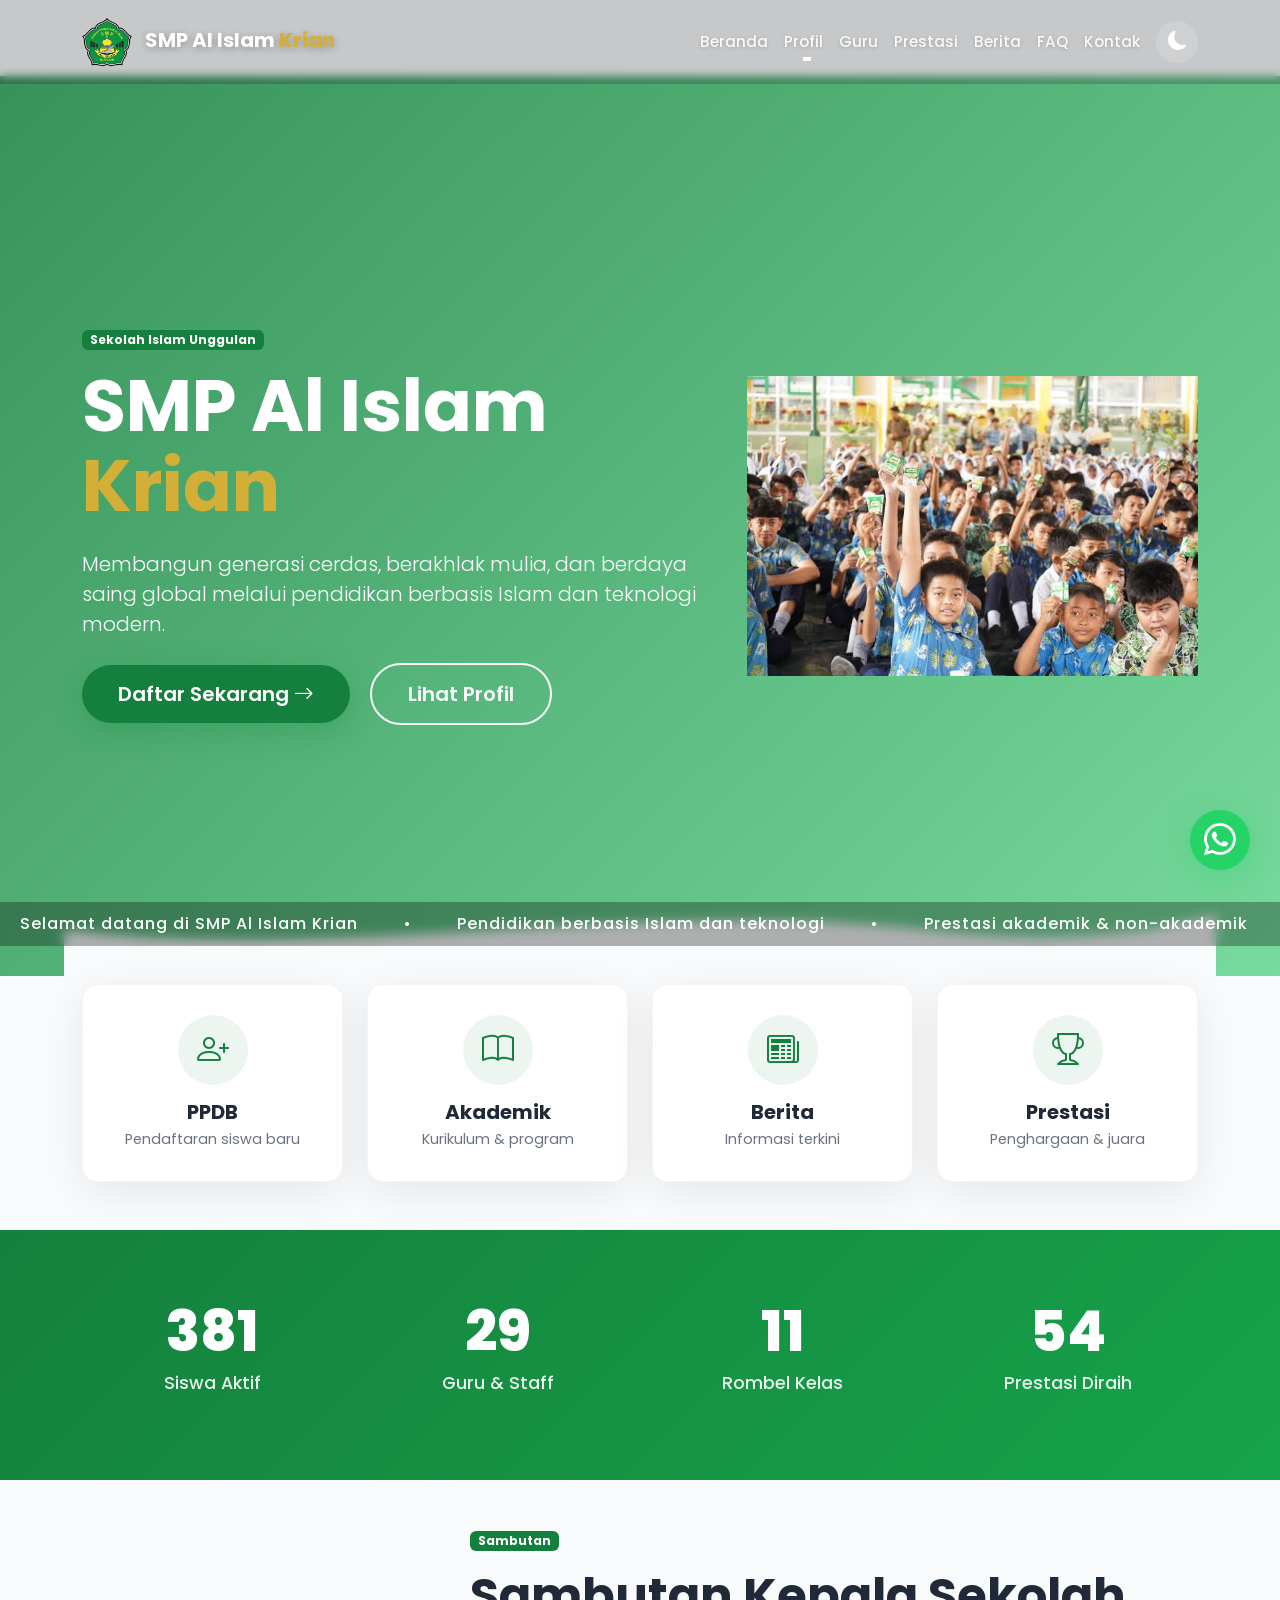
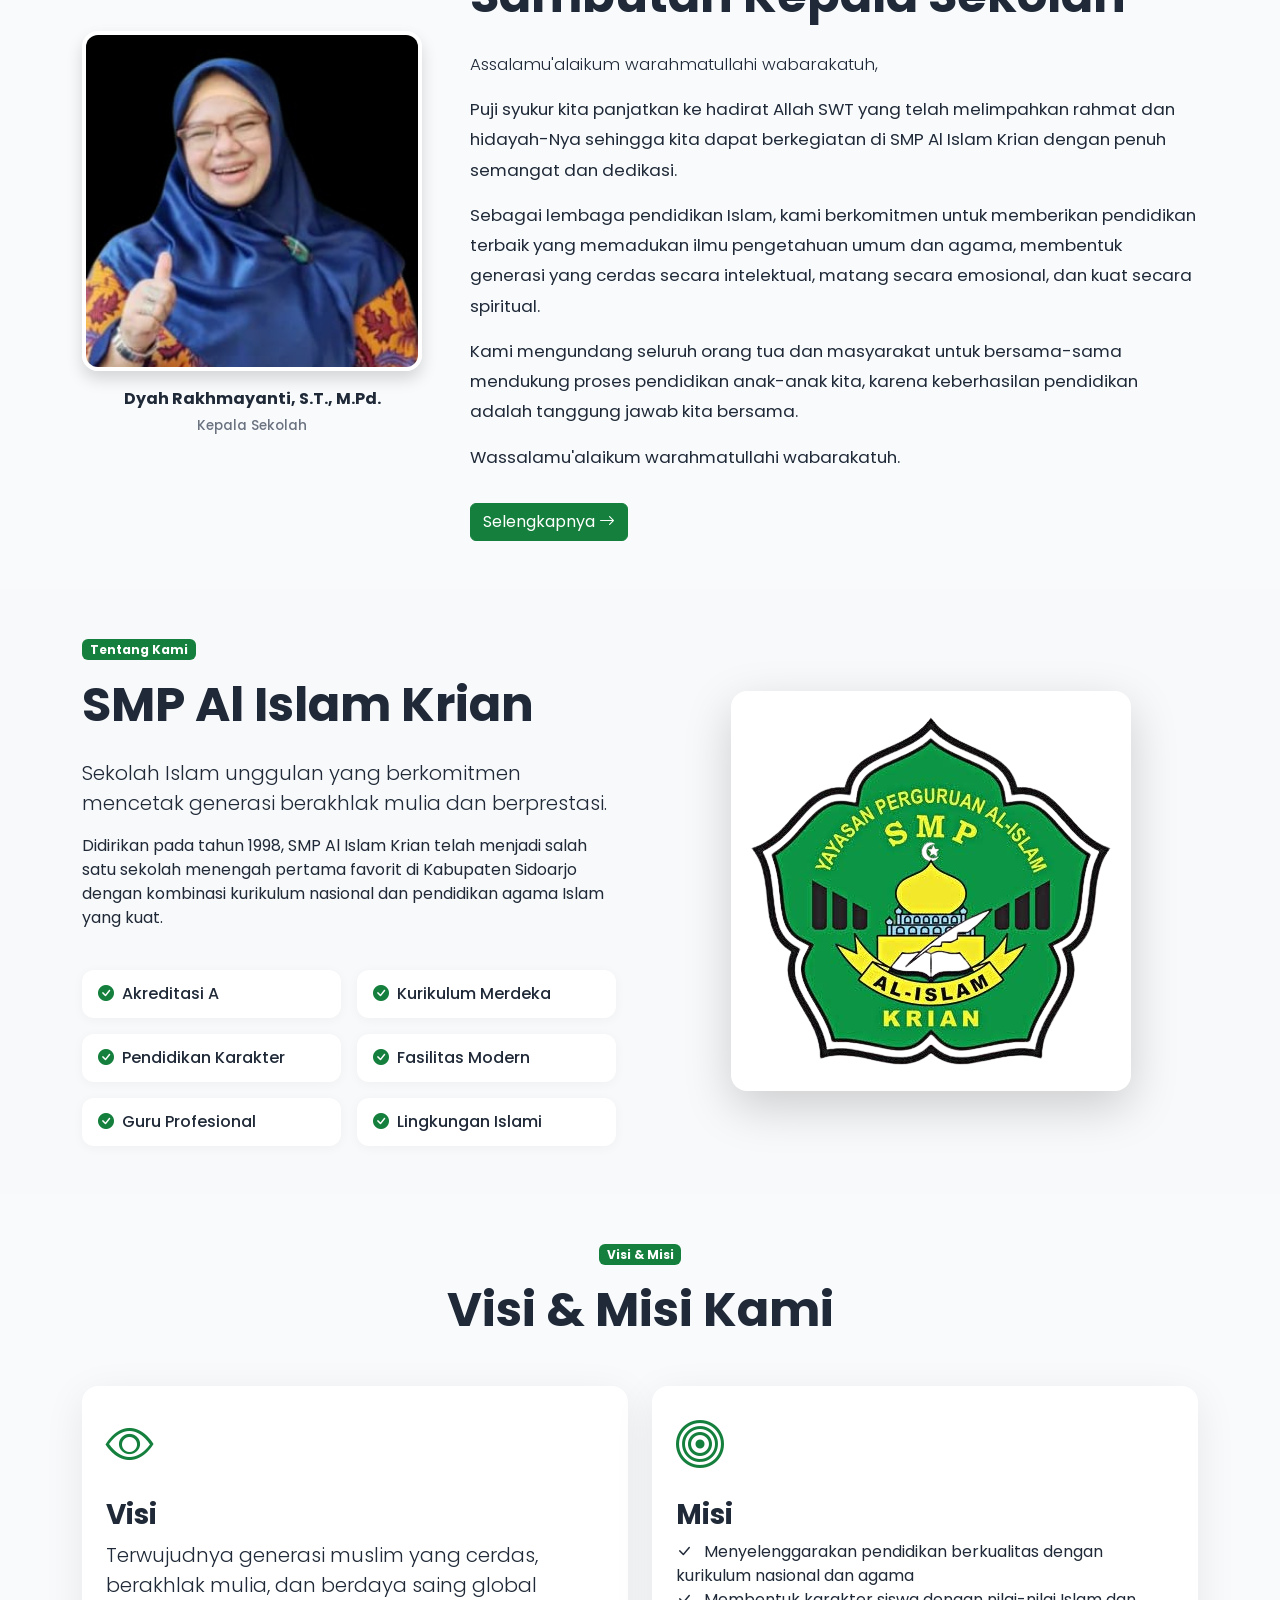
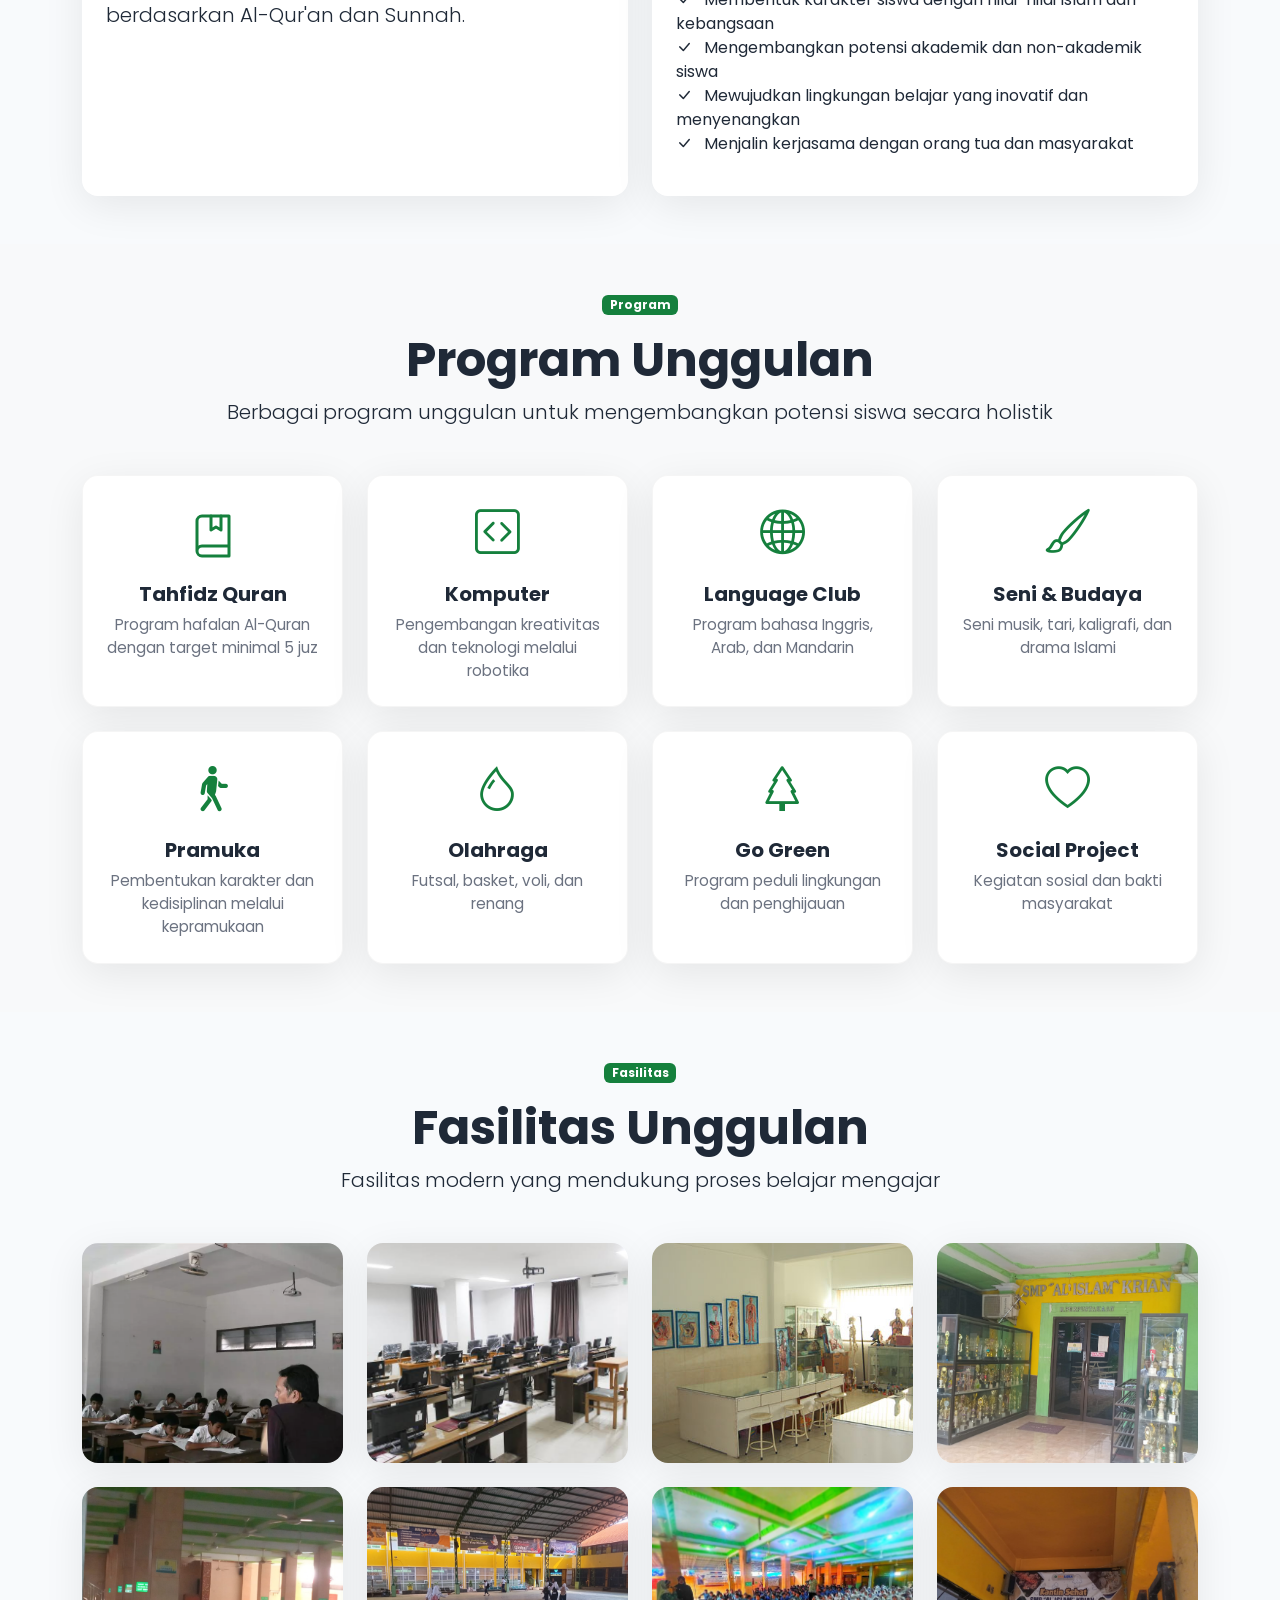
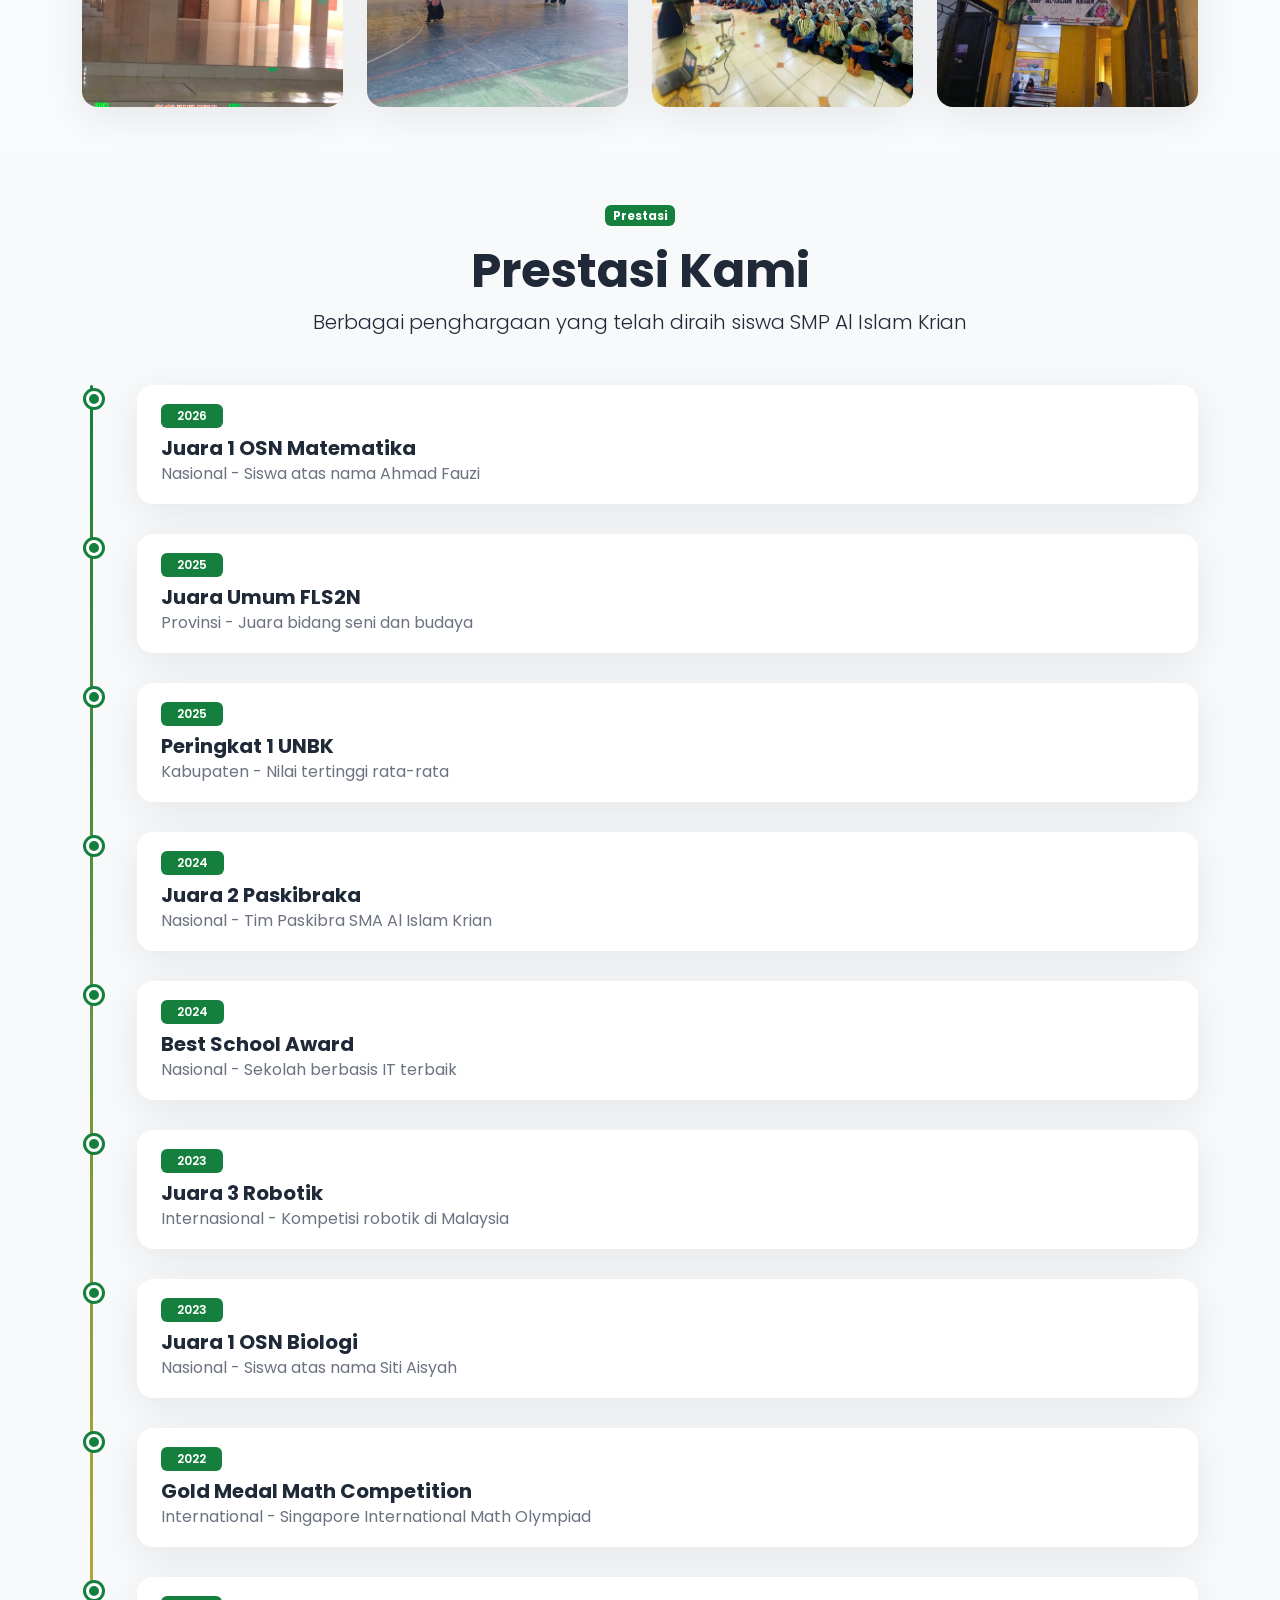
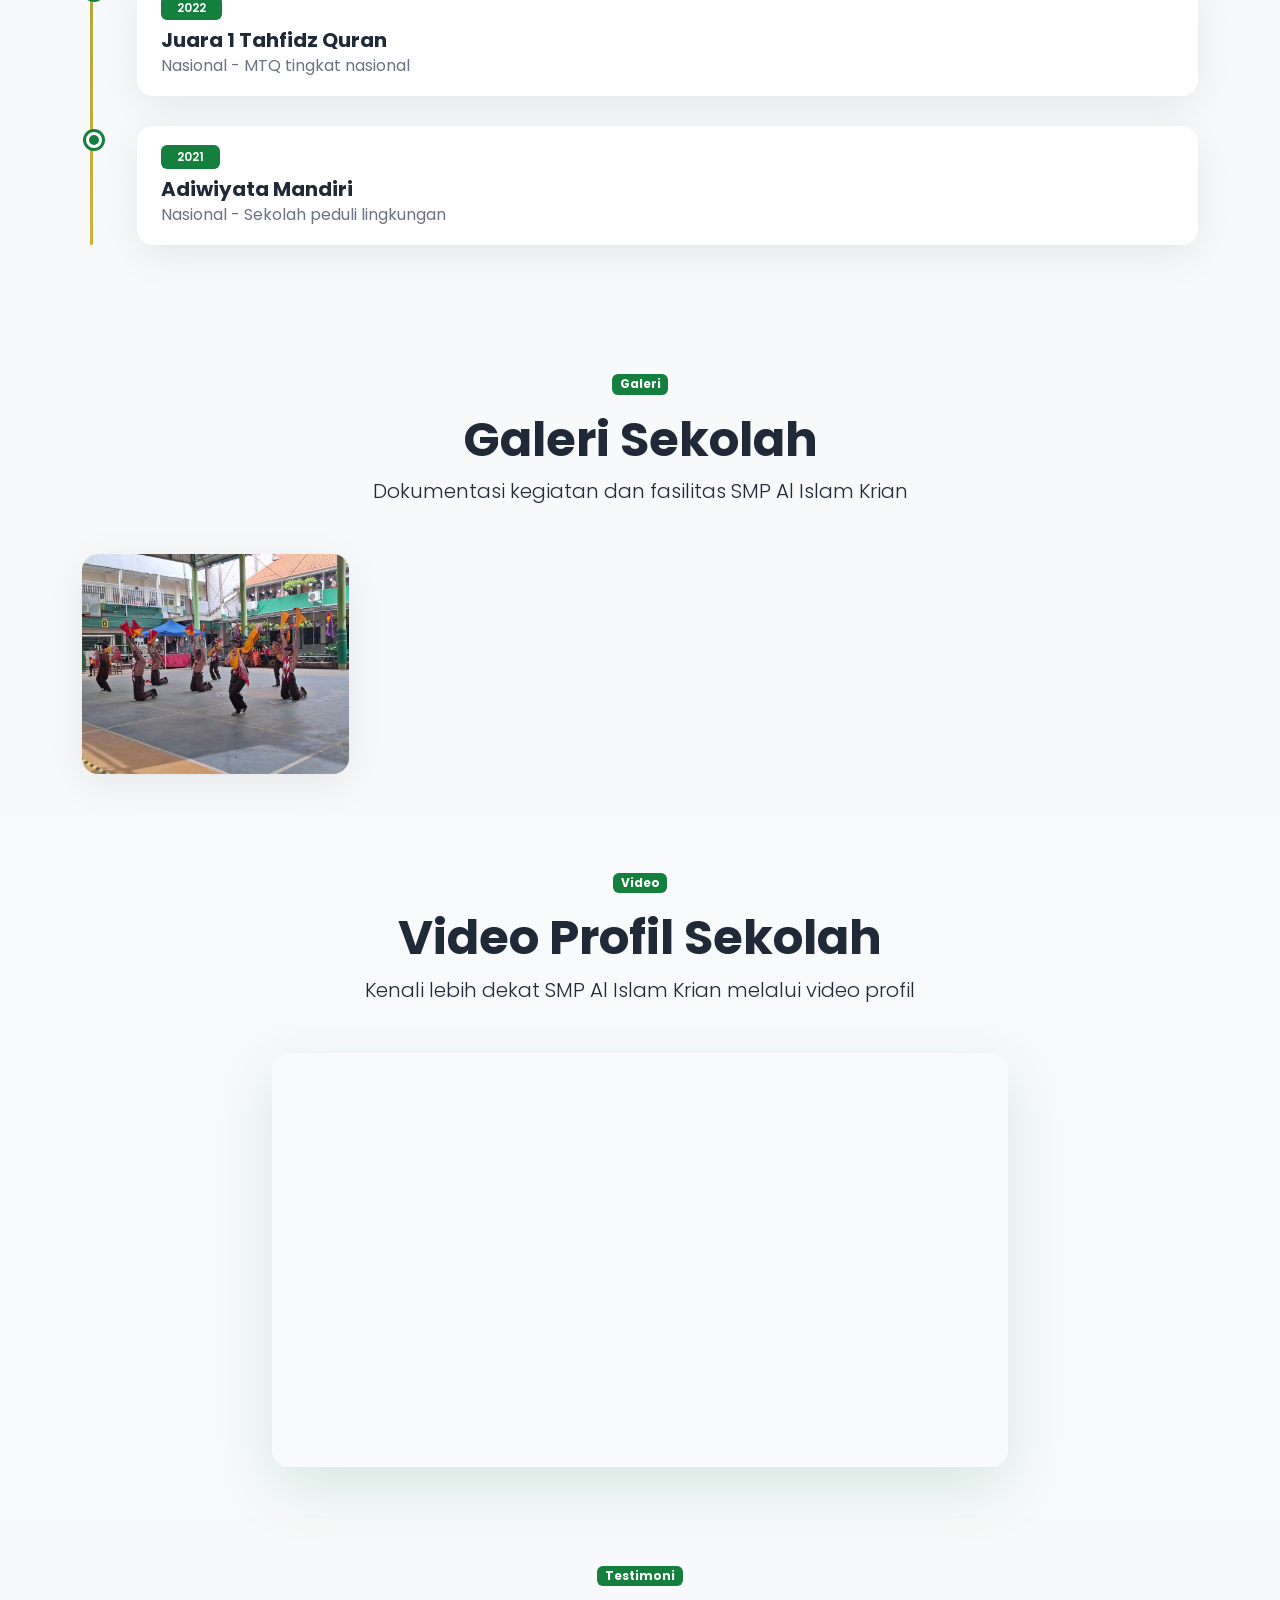
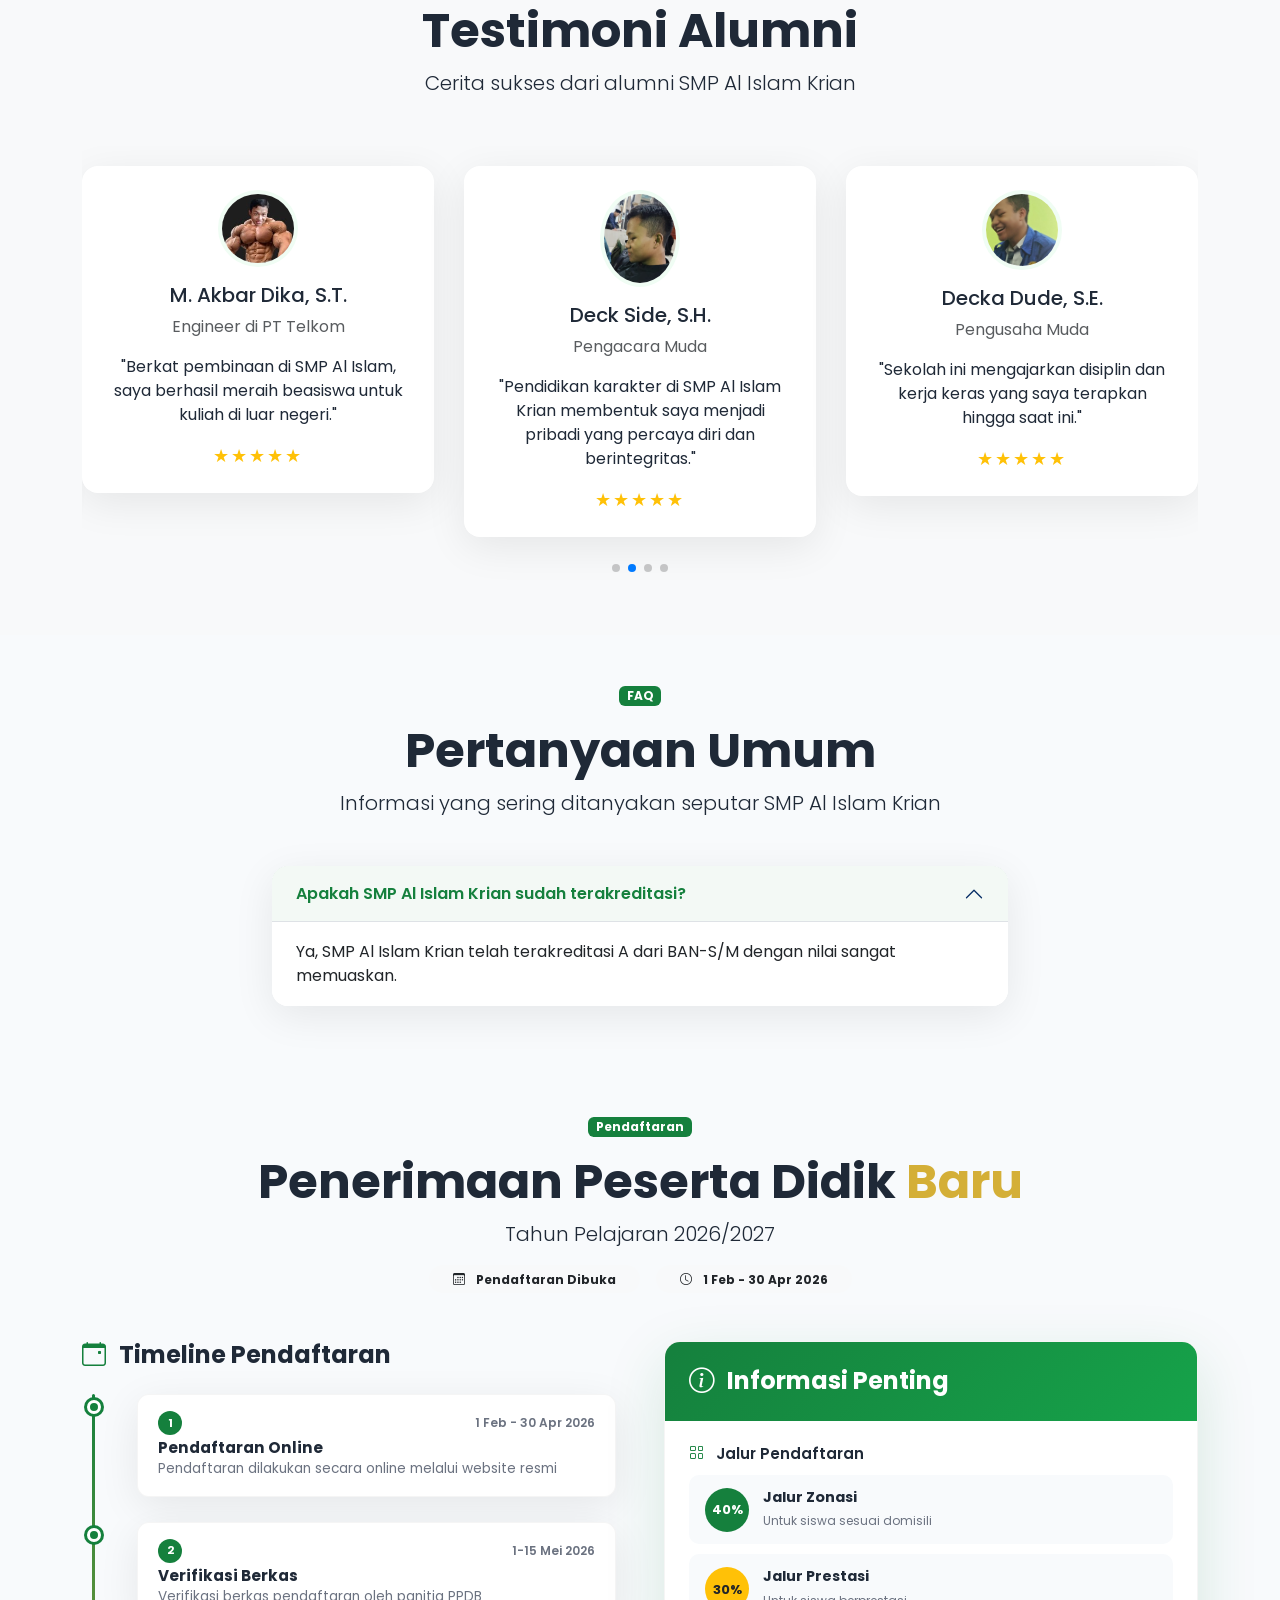
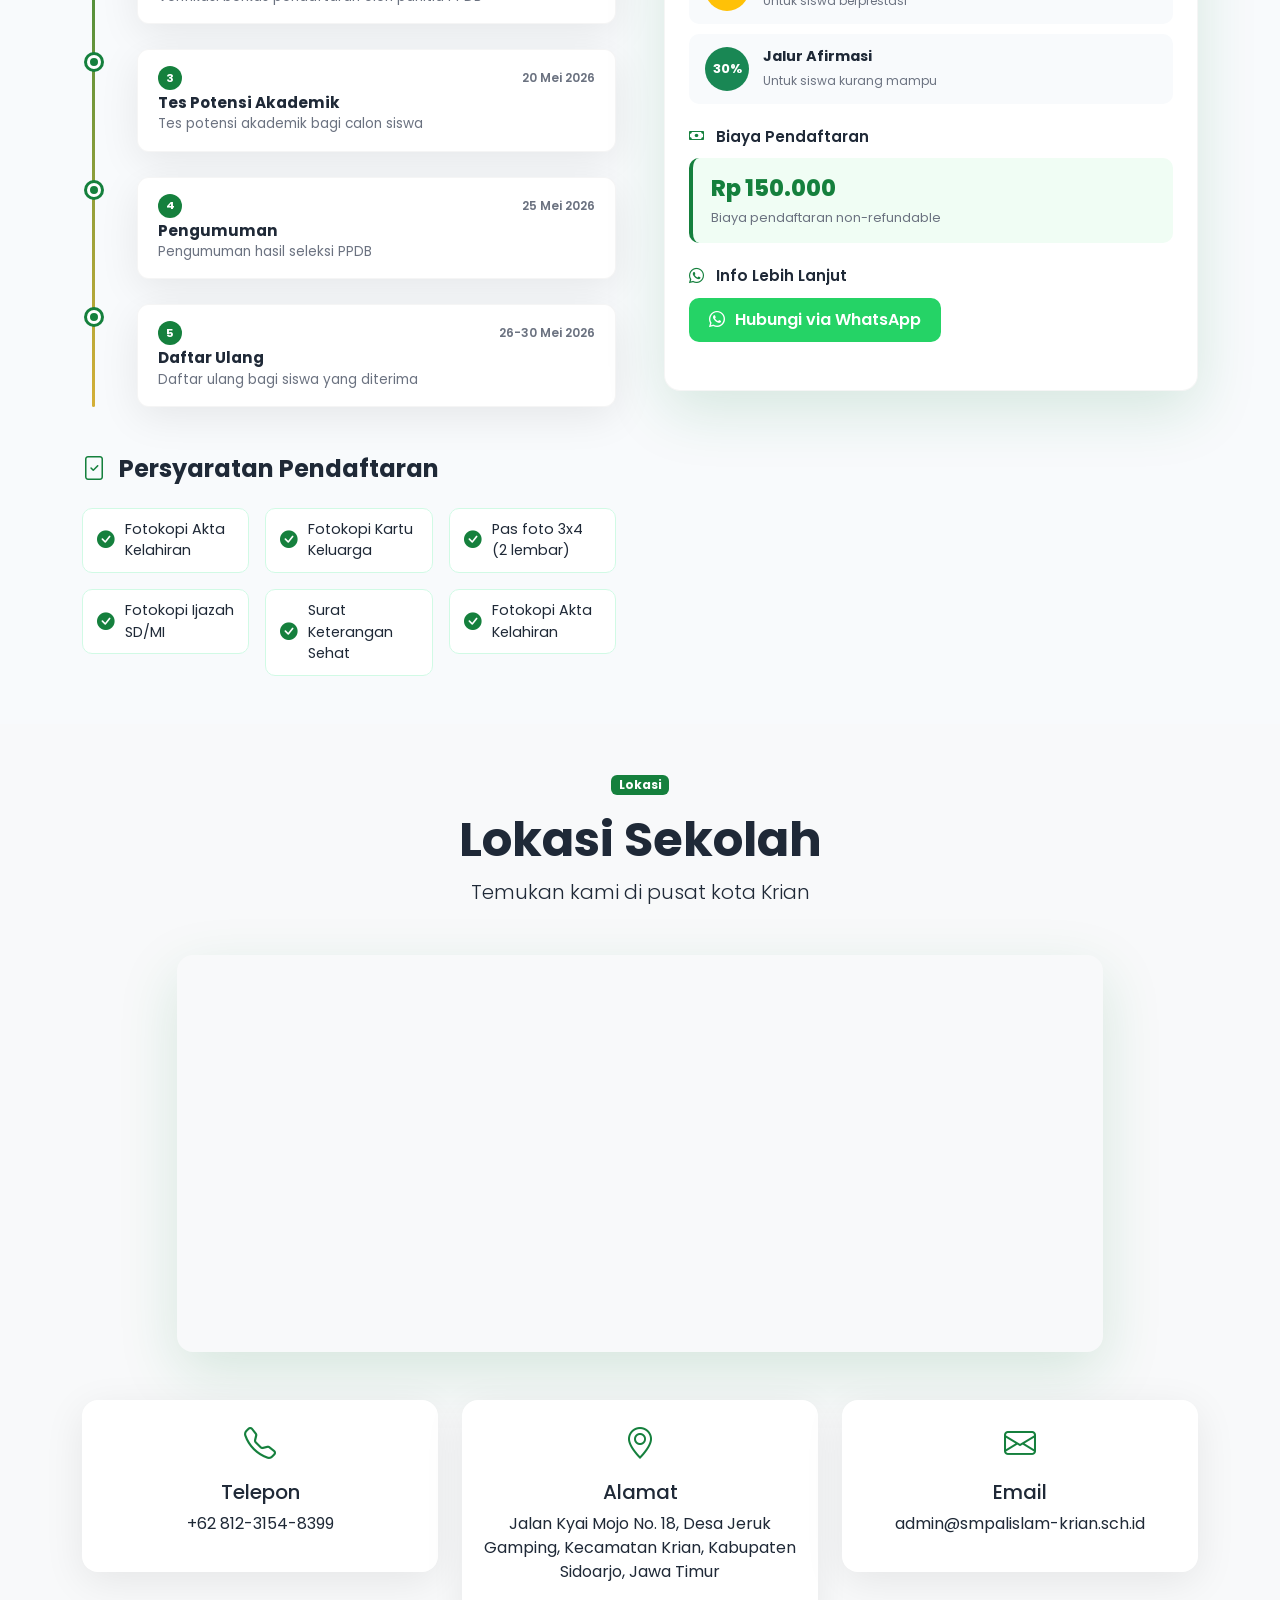
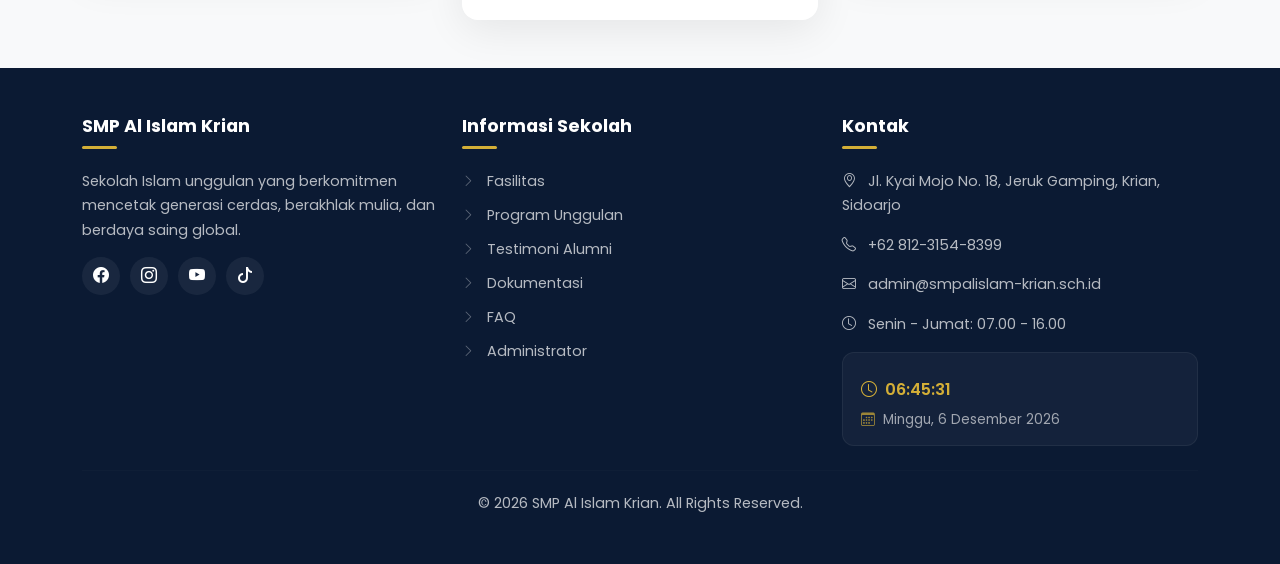
==== commit 6d2a47da: "baru" ====
--- a/index.html
+++ b/index.html
@@ -621,7 +621,7 @@
             <div class="row justify-content-center" data-aos="fade-up">
                 <div class="col-lg-8">
                     <div class="video-wrapper ratio ratio-16x9">
-                        <iframe src="https://www.youtube.com/embed/WuBPpGVxFbE" title="Video Profil SMP Al Islam Krian"
+                        <iframe src="https://www.youtube.com/embed/0MMRmmdyWrc" title="Video Profil SMP Al Islam Krian"
                             frameborder="0"
                             allow="accelerometer; autoplay; clipboard-write; encrypted-media; gyroscope; picture-in-picture"
                             allowfullscreen>
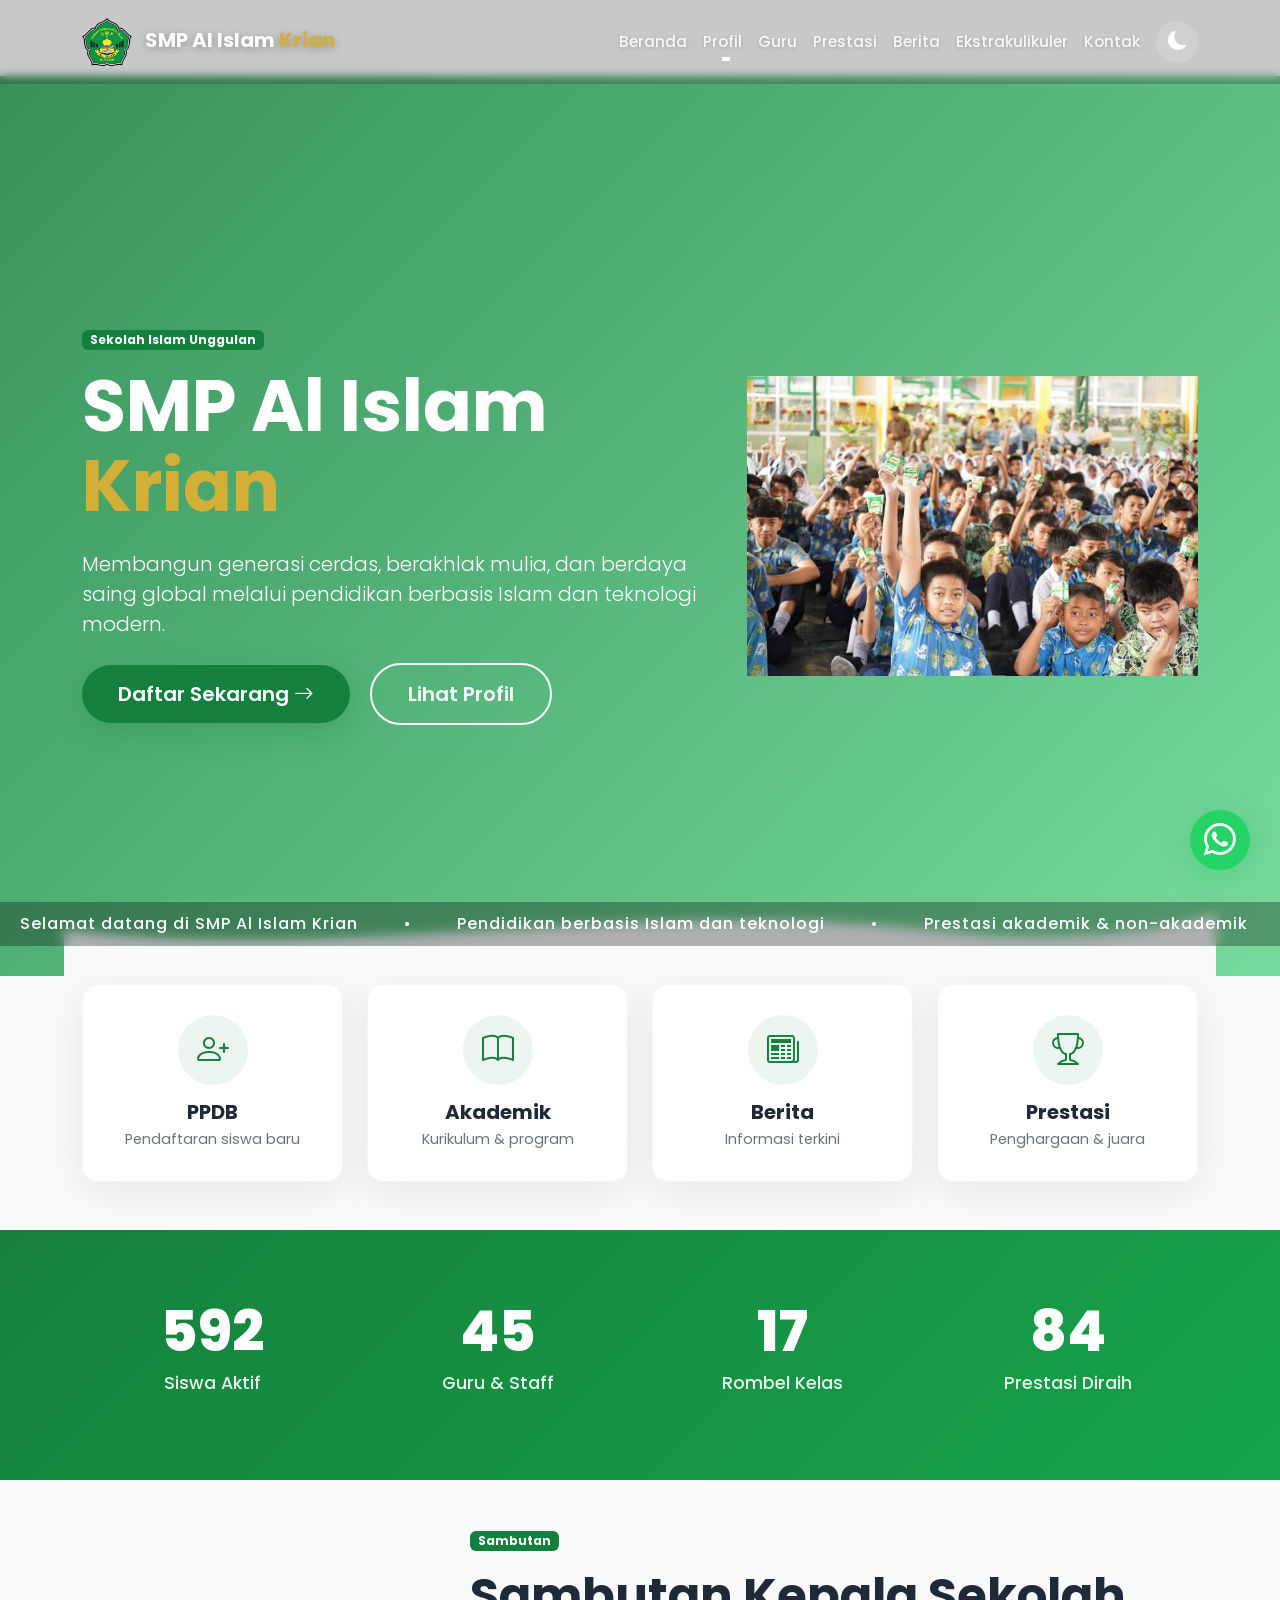
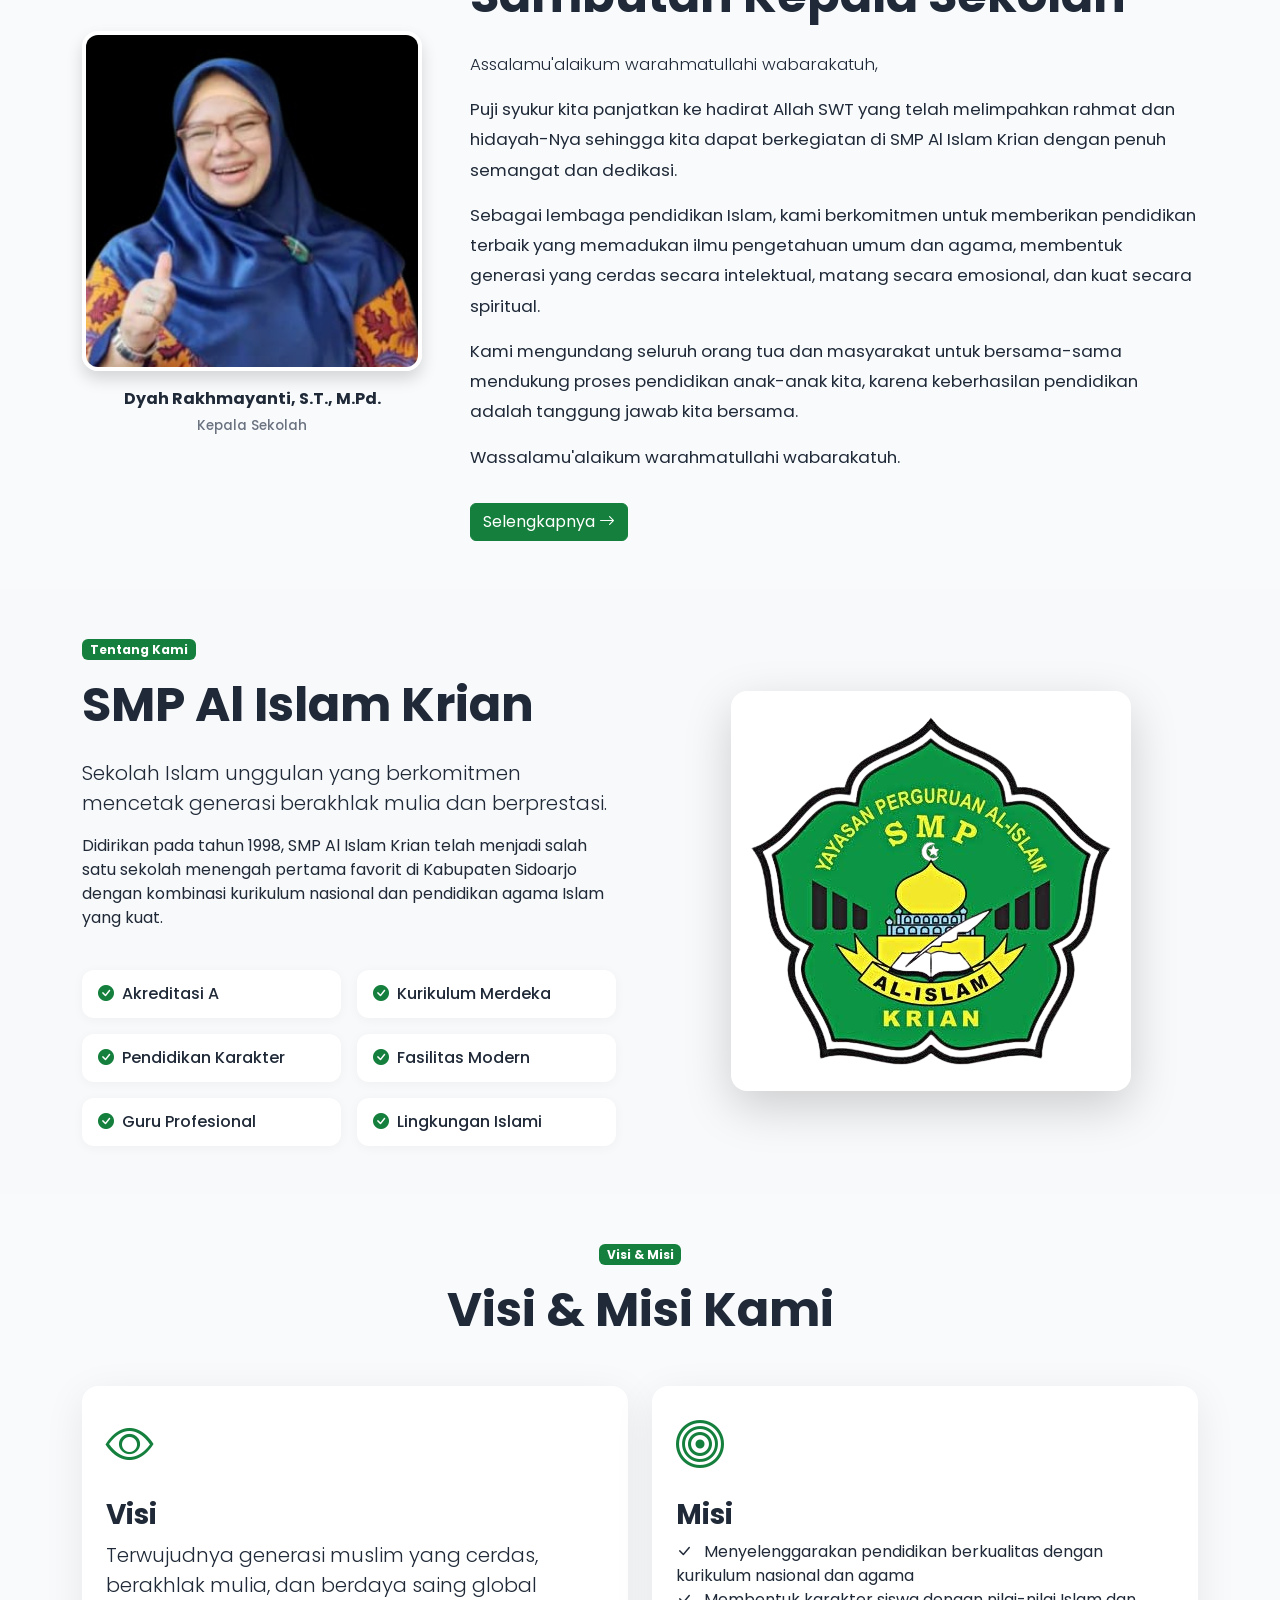
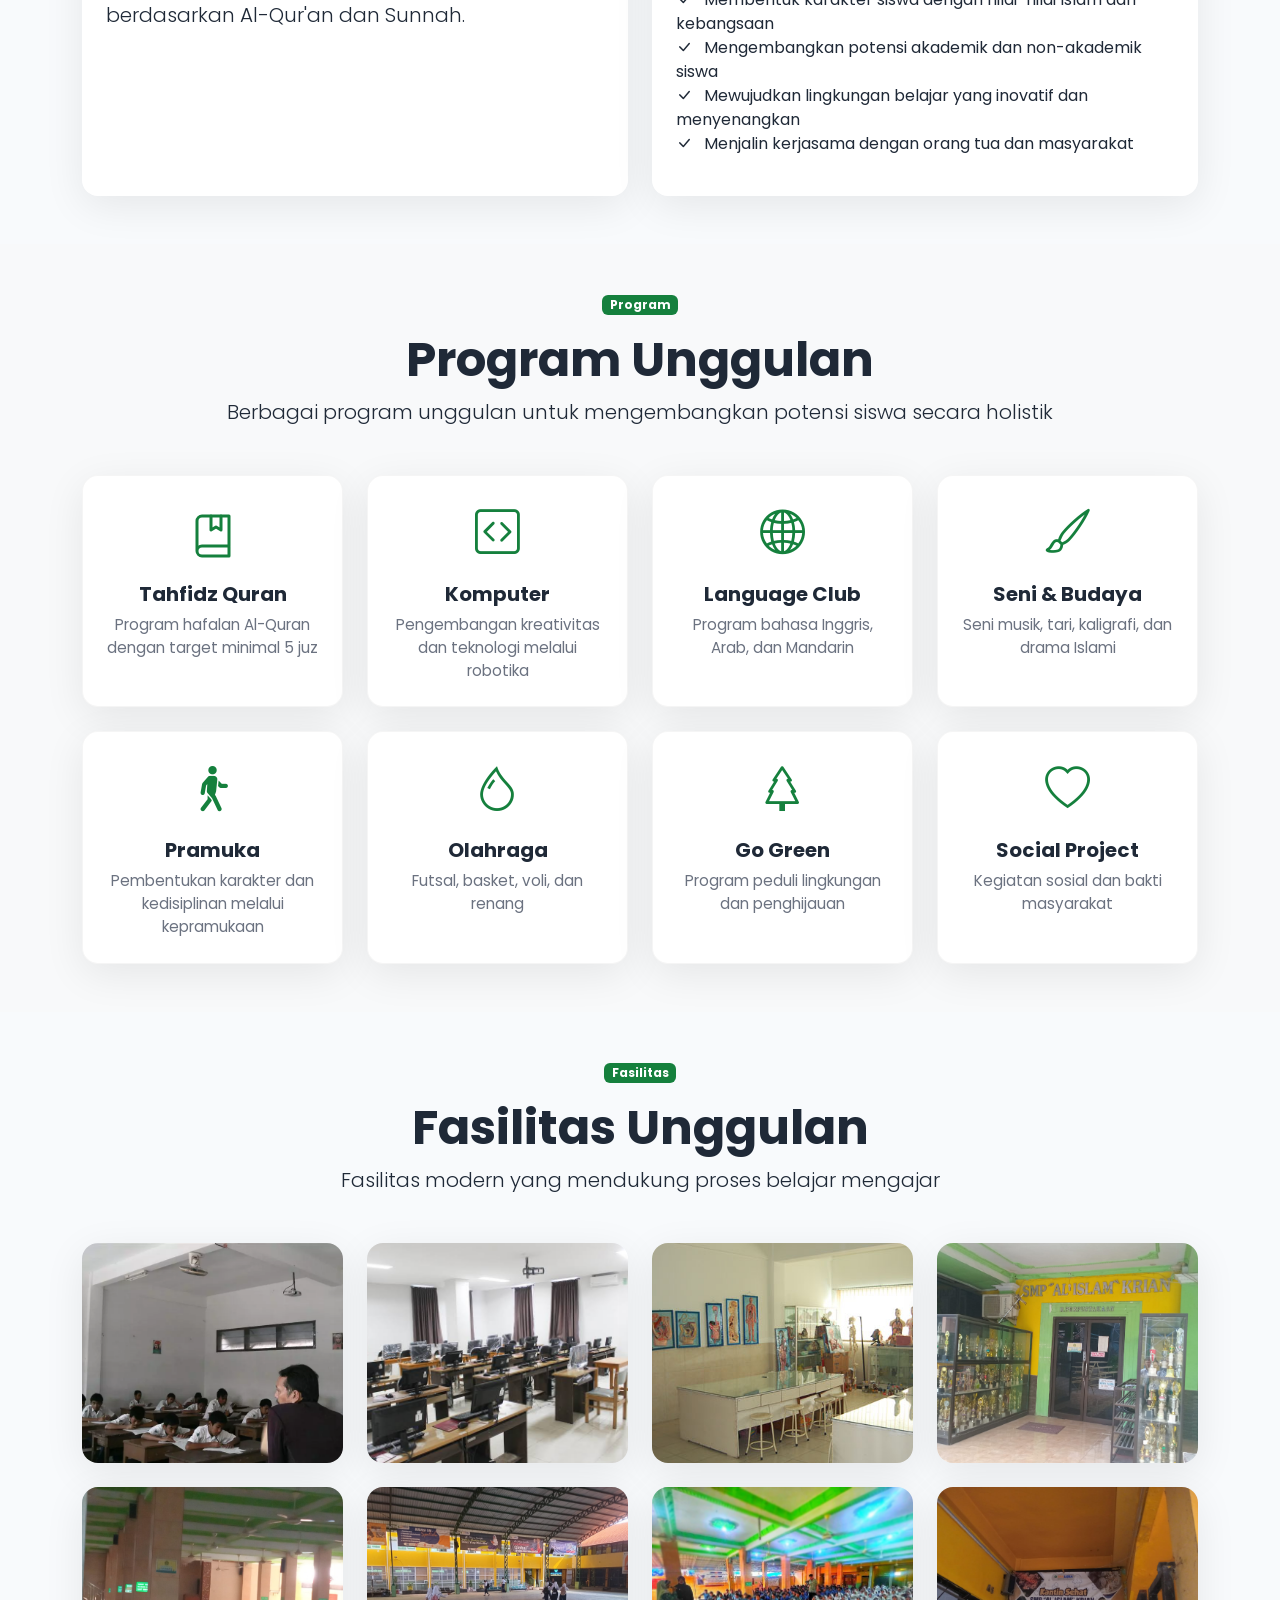
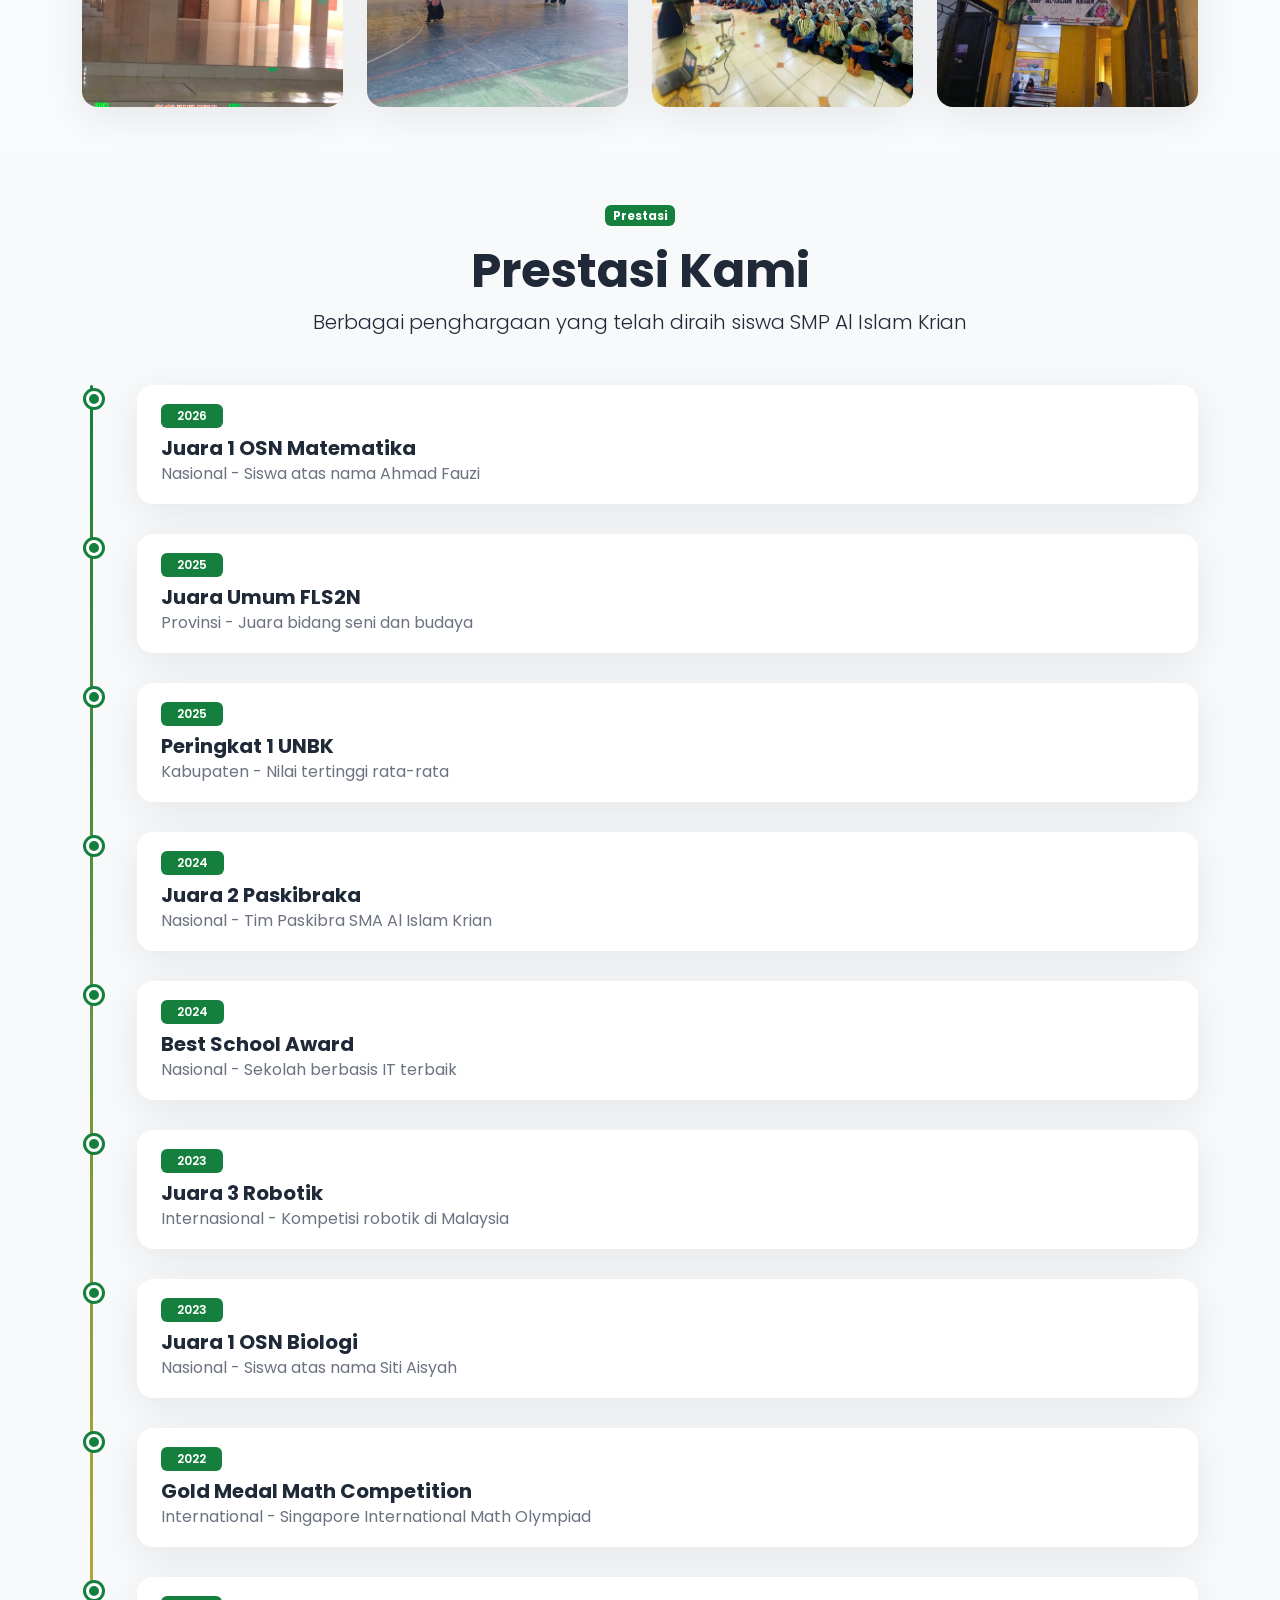
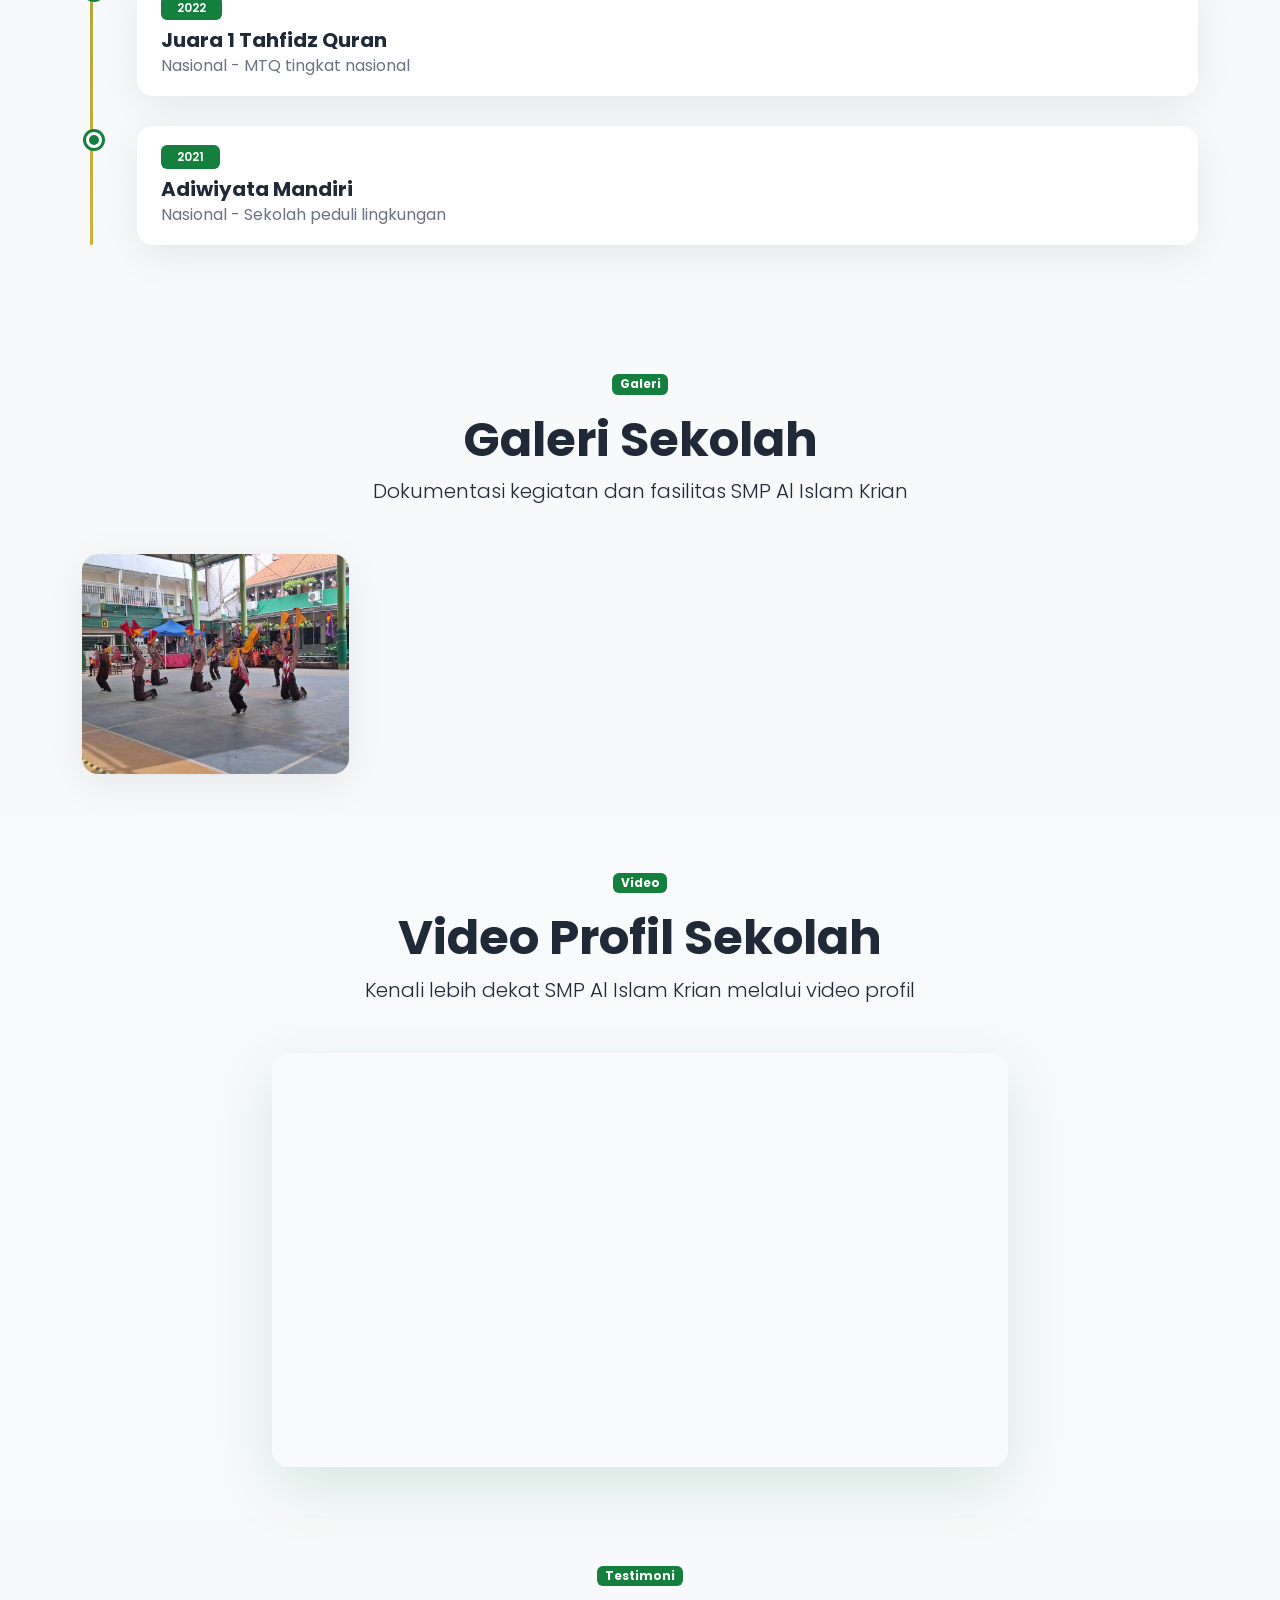
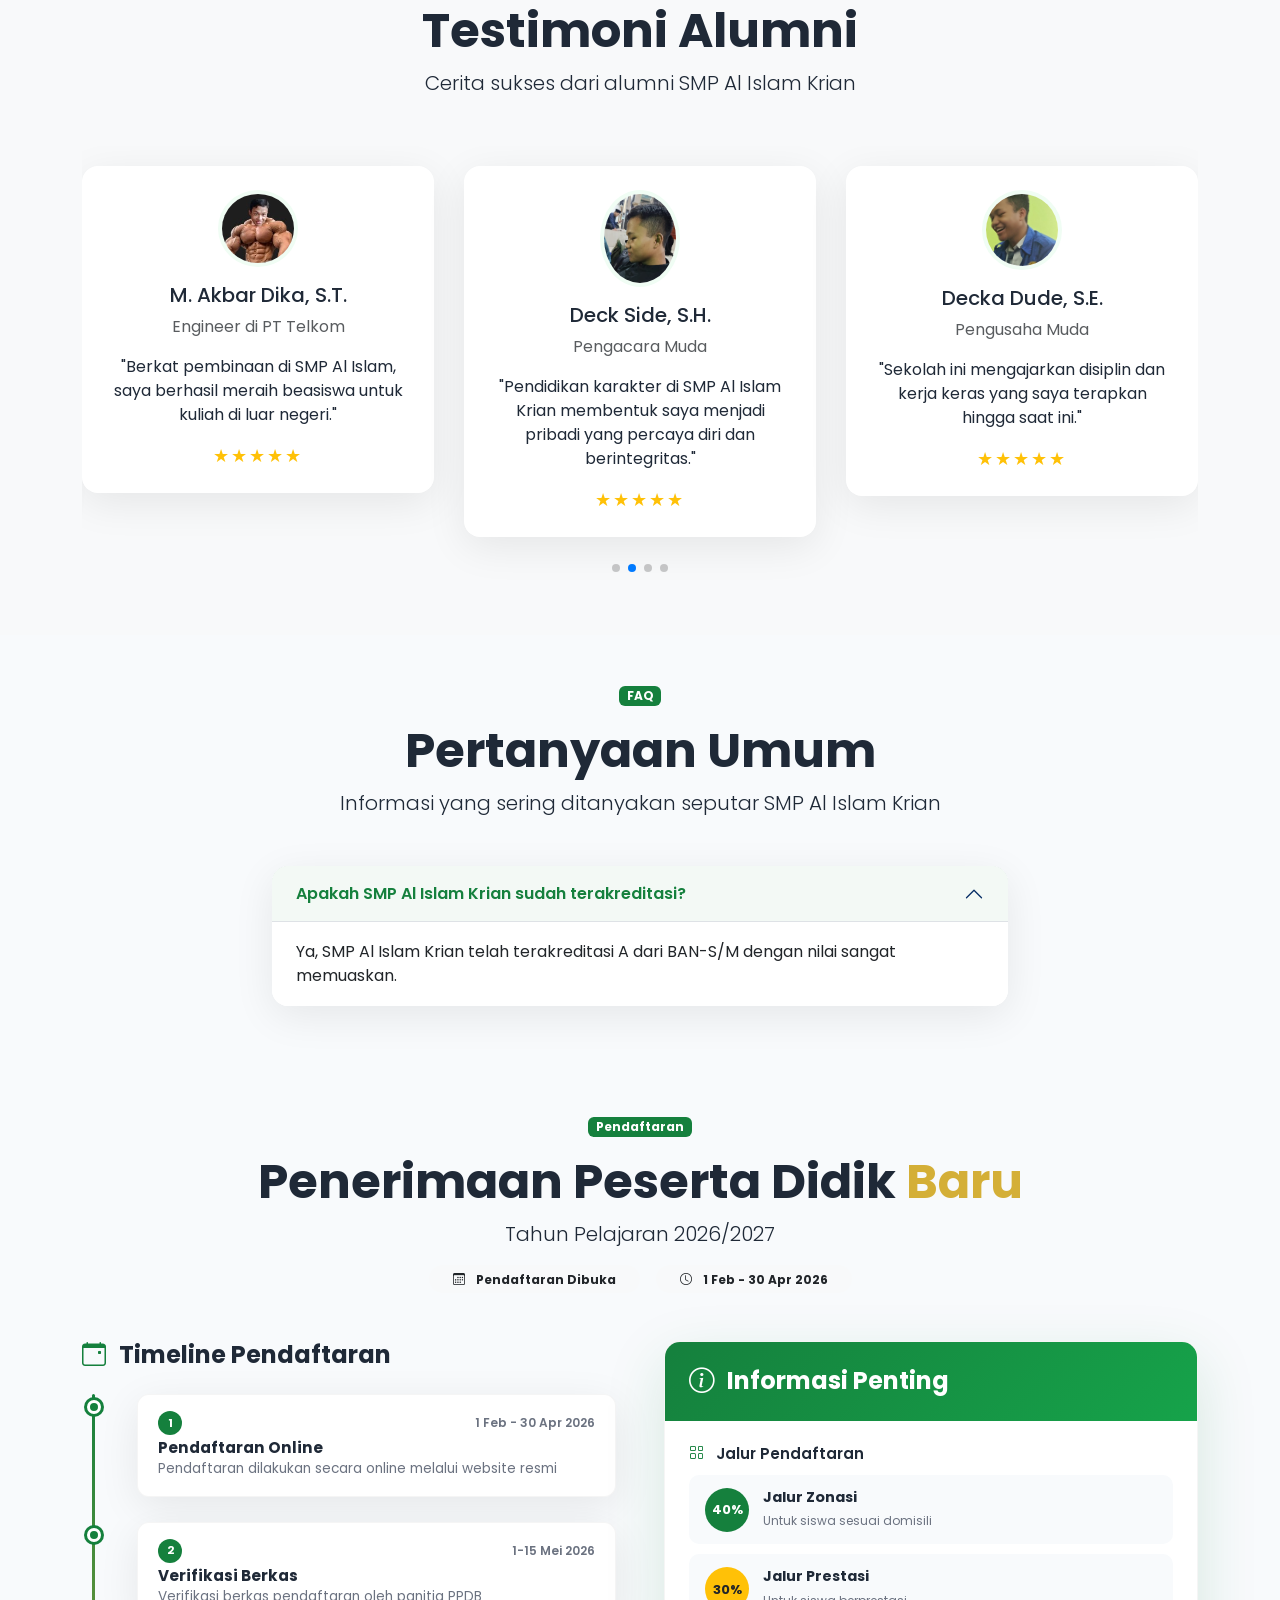
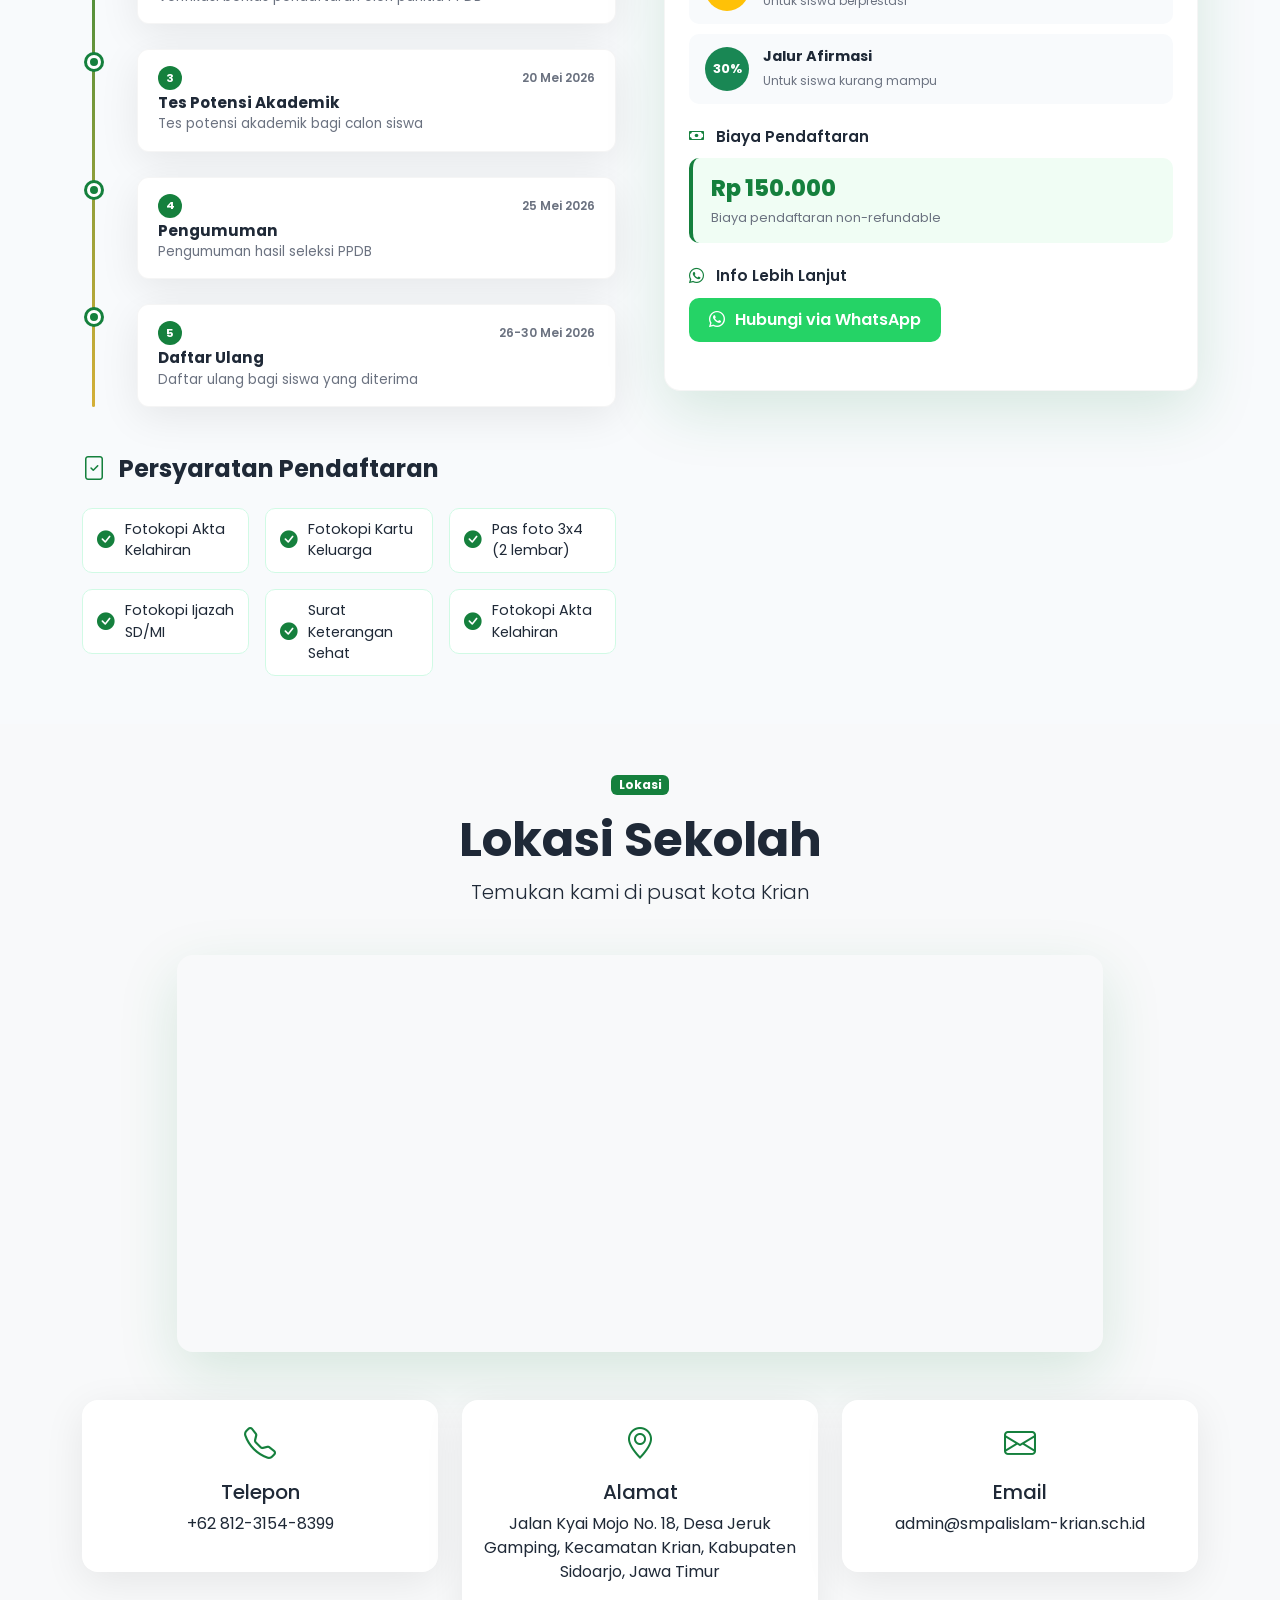
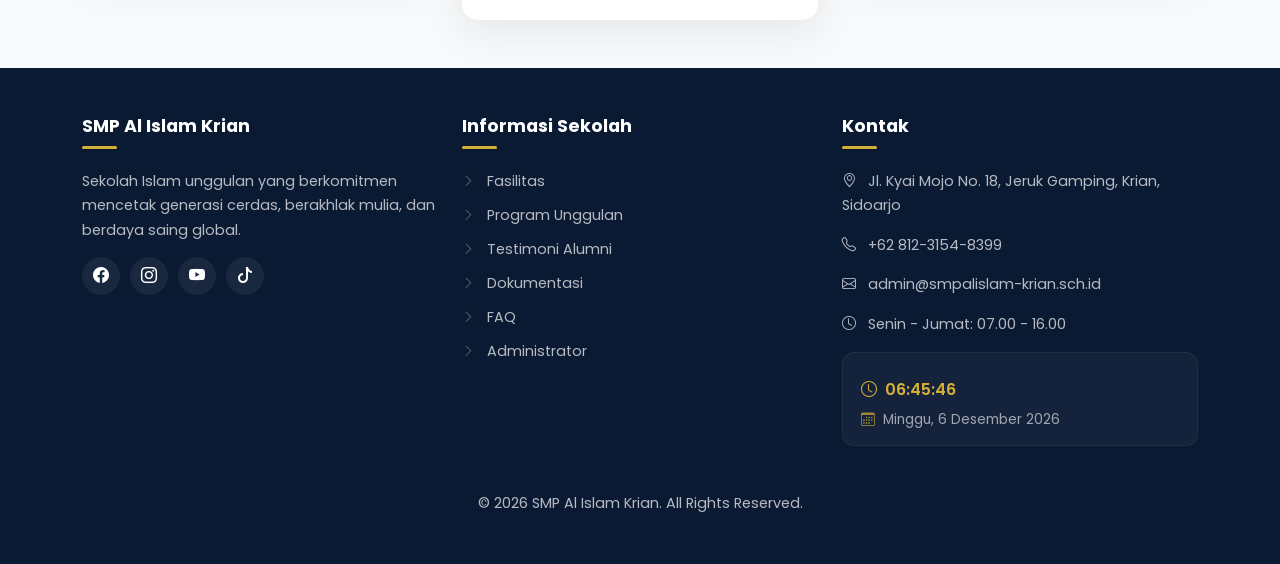
==== commit 2ff0a513: "ekstra" ====
--- a/index.html
+++ b/index.html
@@ -9,16 +9,13 @@
     <title>SMP Al-Islam Krian</title>
     <link rel="icon" type="image/png" sizes="64x64" href="assets/logo/logo-smp-al-islam.png" />
     <link rel="apple-touch-icon" sizes="180x180" href="https://cdn-icons-png.flaticon.com/180/3031/3031515.png" />
-
-    <!-- Bootstrap 5.3 CSS -->
     <link href="https://cdn.jsdelivr.net/npm/bootstrap@5.3.2/dist/css/bootstrap.min.css" rel="stylesheet" />
 
     <!-- Bootstrap Icons -->
     <link href="https://cdn.jsdelivr.net/npm/bootstrap-icons@1.11.3/font/bootstrap-icons.css" rel="stylesheet" />
 
     <!-- Google Fonts Poppins -->
-    <link href="https://fonts.googleapis.com/css2?family=Poppins:wght@300;400;500;600;700;800;900&display=swap"
-        rel="stylesheet" />
+    <link href="https://fonts.googleapis.com/css2?family=Poppins:wght@300;400;500;600;700;800;900&display=swap" rel="stylesheet" />
 
     <!-- AOS Animation -->
     <link href="https://unpkg.com/aos@2.3.1/dist/aos.css" rel="stylesheet" />
@@ -70,7 +67,7 @@
                     <li class="nav-item"><a class="nav-link" href="Frontend/navbar/prestasi/prestasi.php">Prestasi</a>
                     </li>
                     <li class="nav-item"><a class="nav-link" href="Frontend/navbar/berita/berita.php">Berita</a></li>
-                    <li class="nav-item"><a class="nav-link" href="Frontend/navbar/faq/faq.html">FAQ</a></li>
+                    <li class="nav-item"><a class="nav-link" href="Frontend/navbar/ekstra/ekstra.html">Ekstrakulikuler</a></li>
                     <li class="nav-item"><a class="nav-link" href="Frontend/navbar/kontak/kontak.html">Kontak</a></li>
                 </ul>
                 <!-- Dark Mode Toggle -->
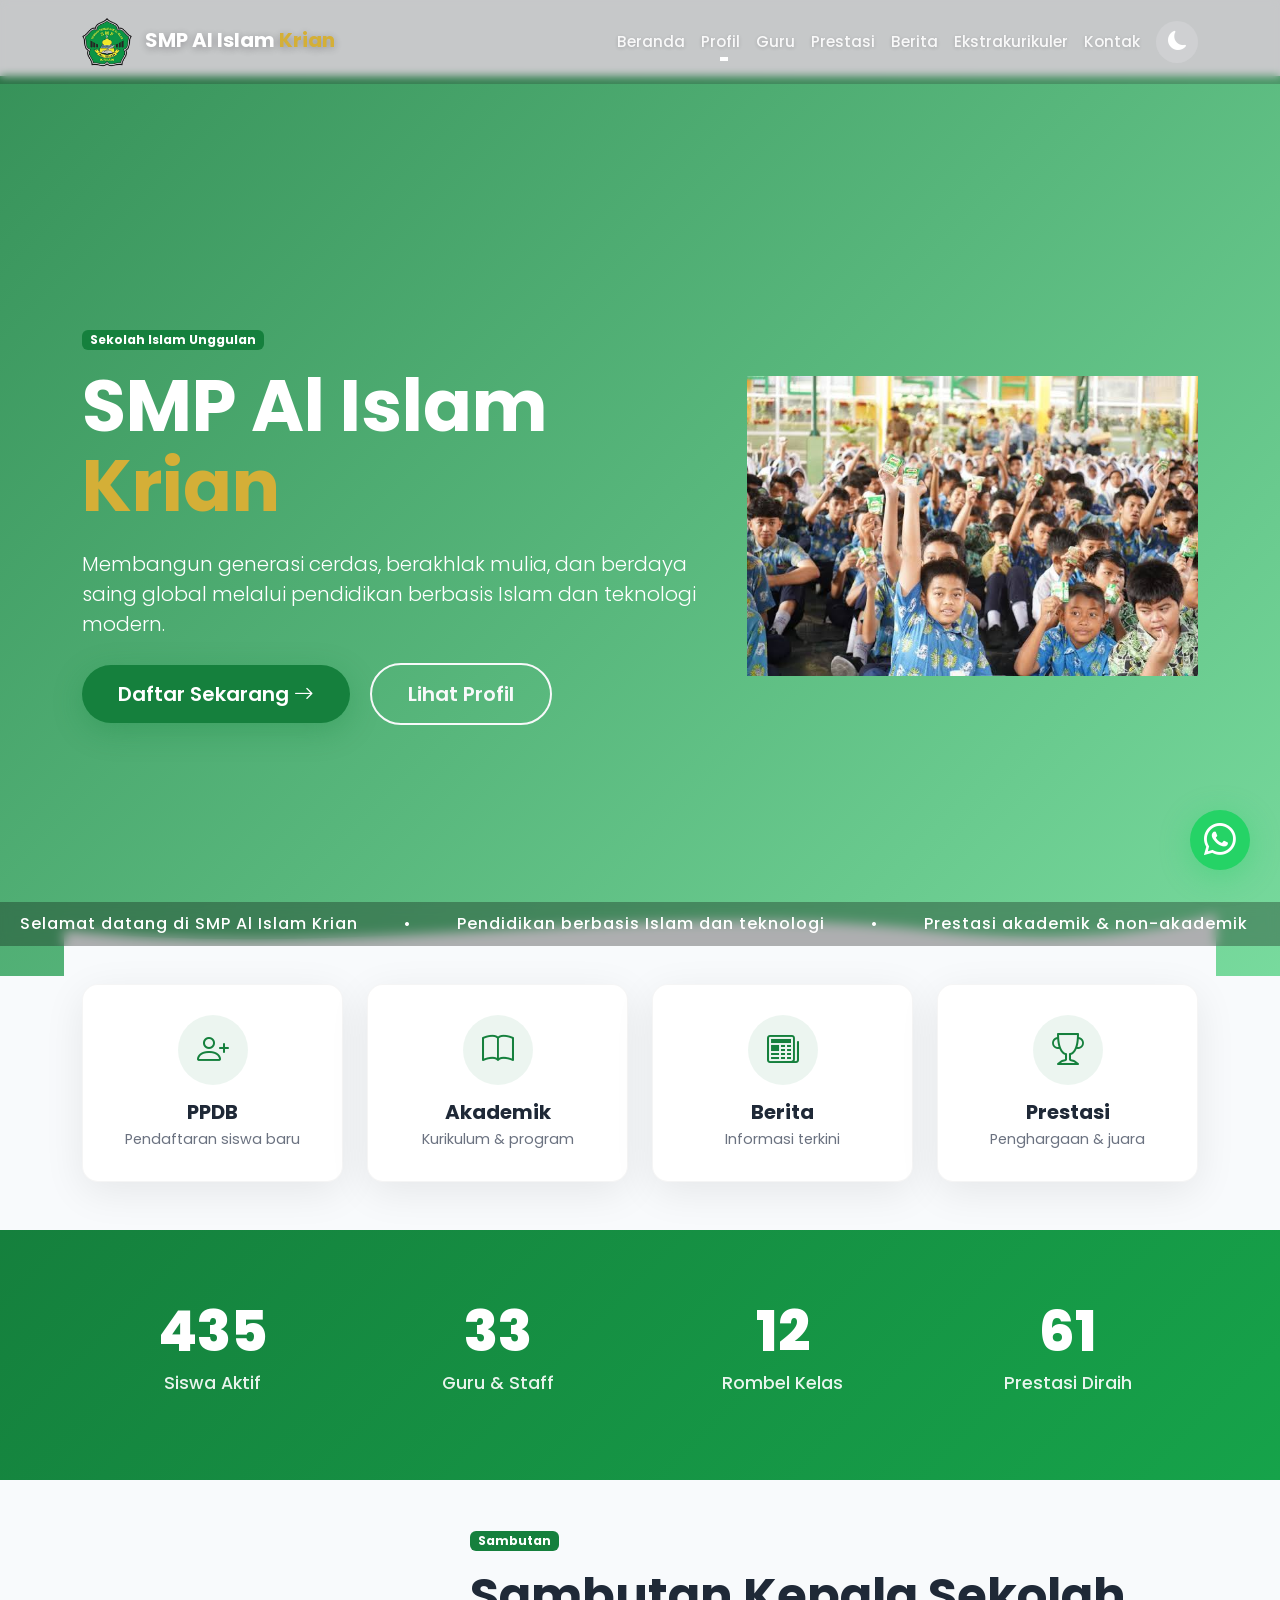
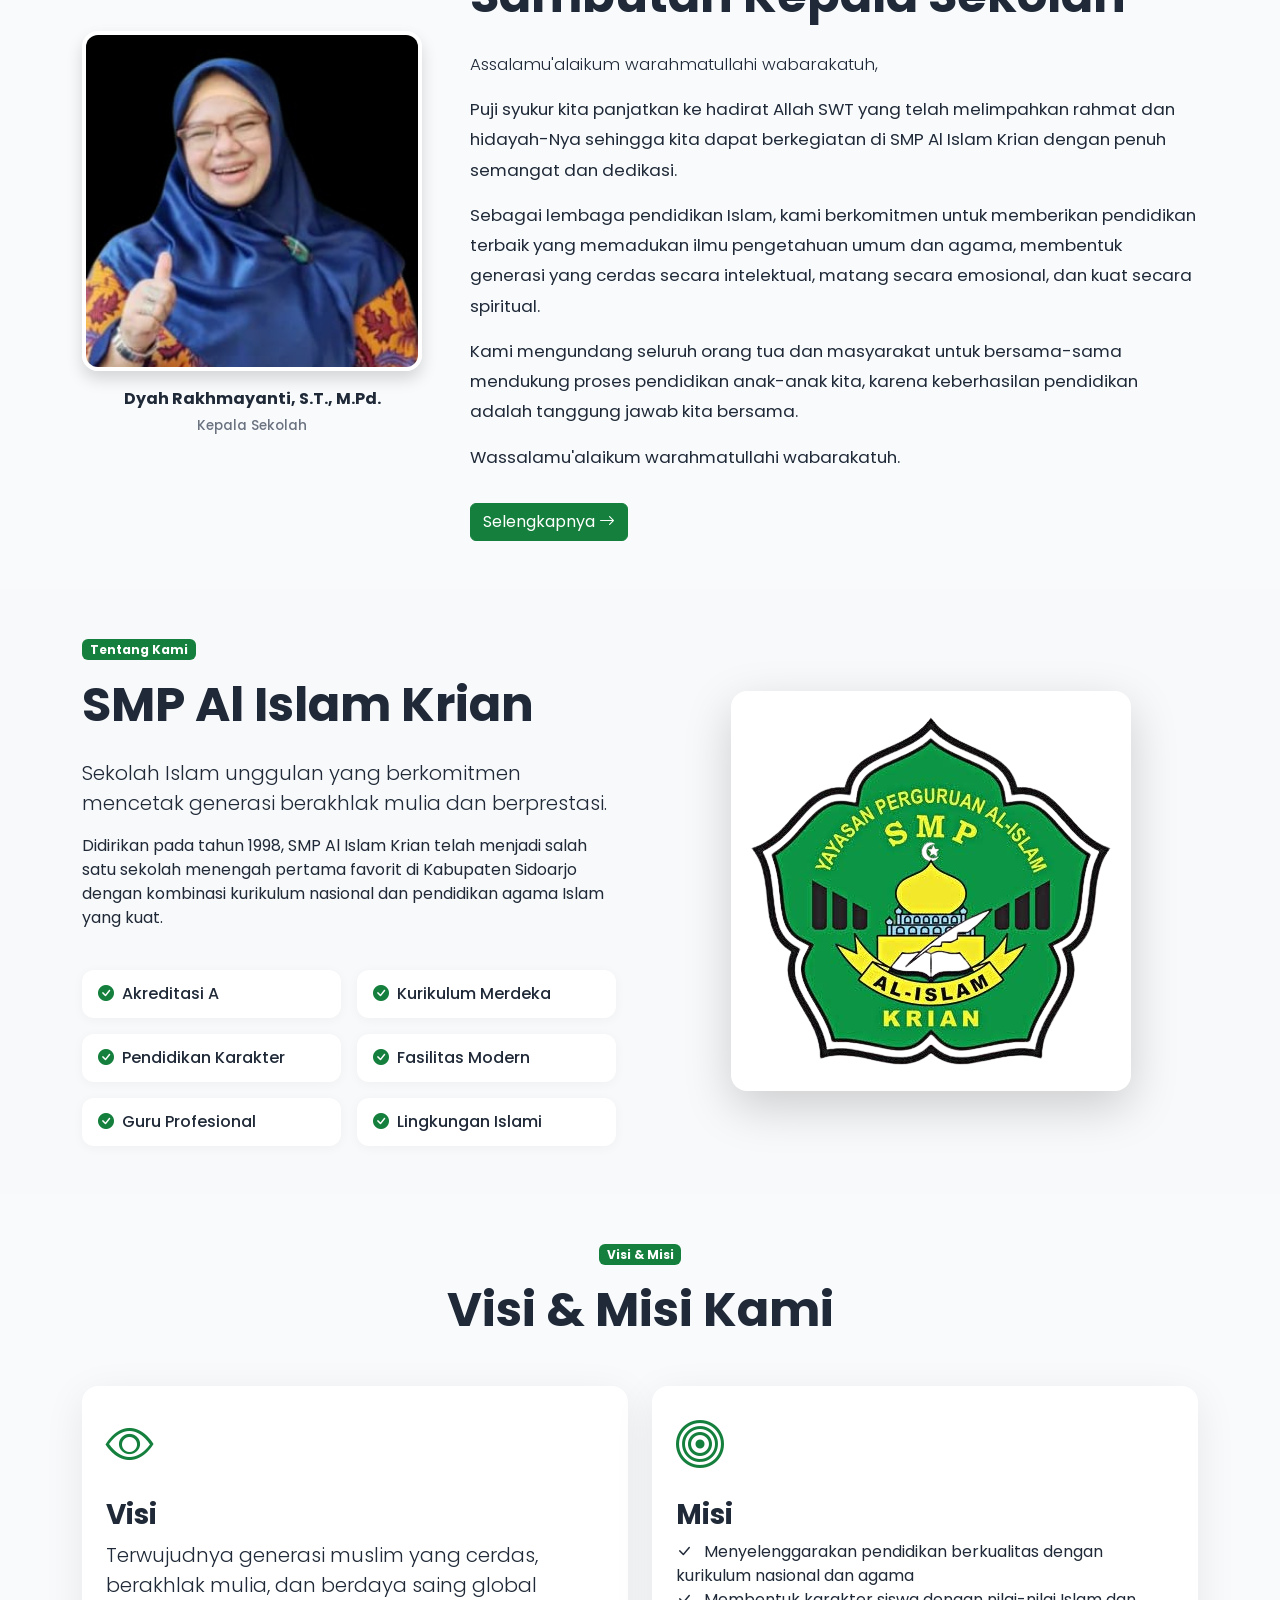
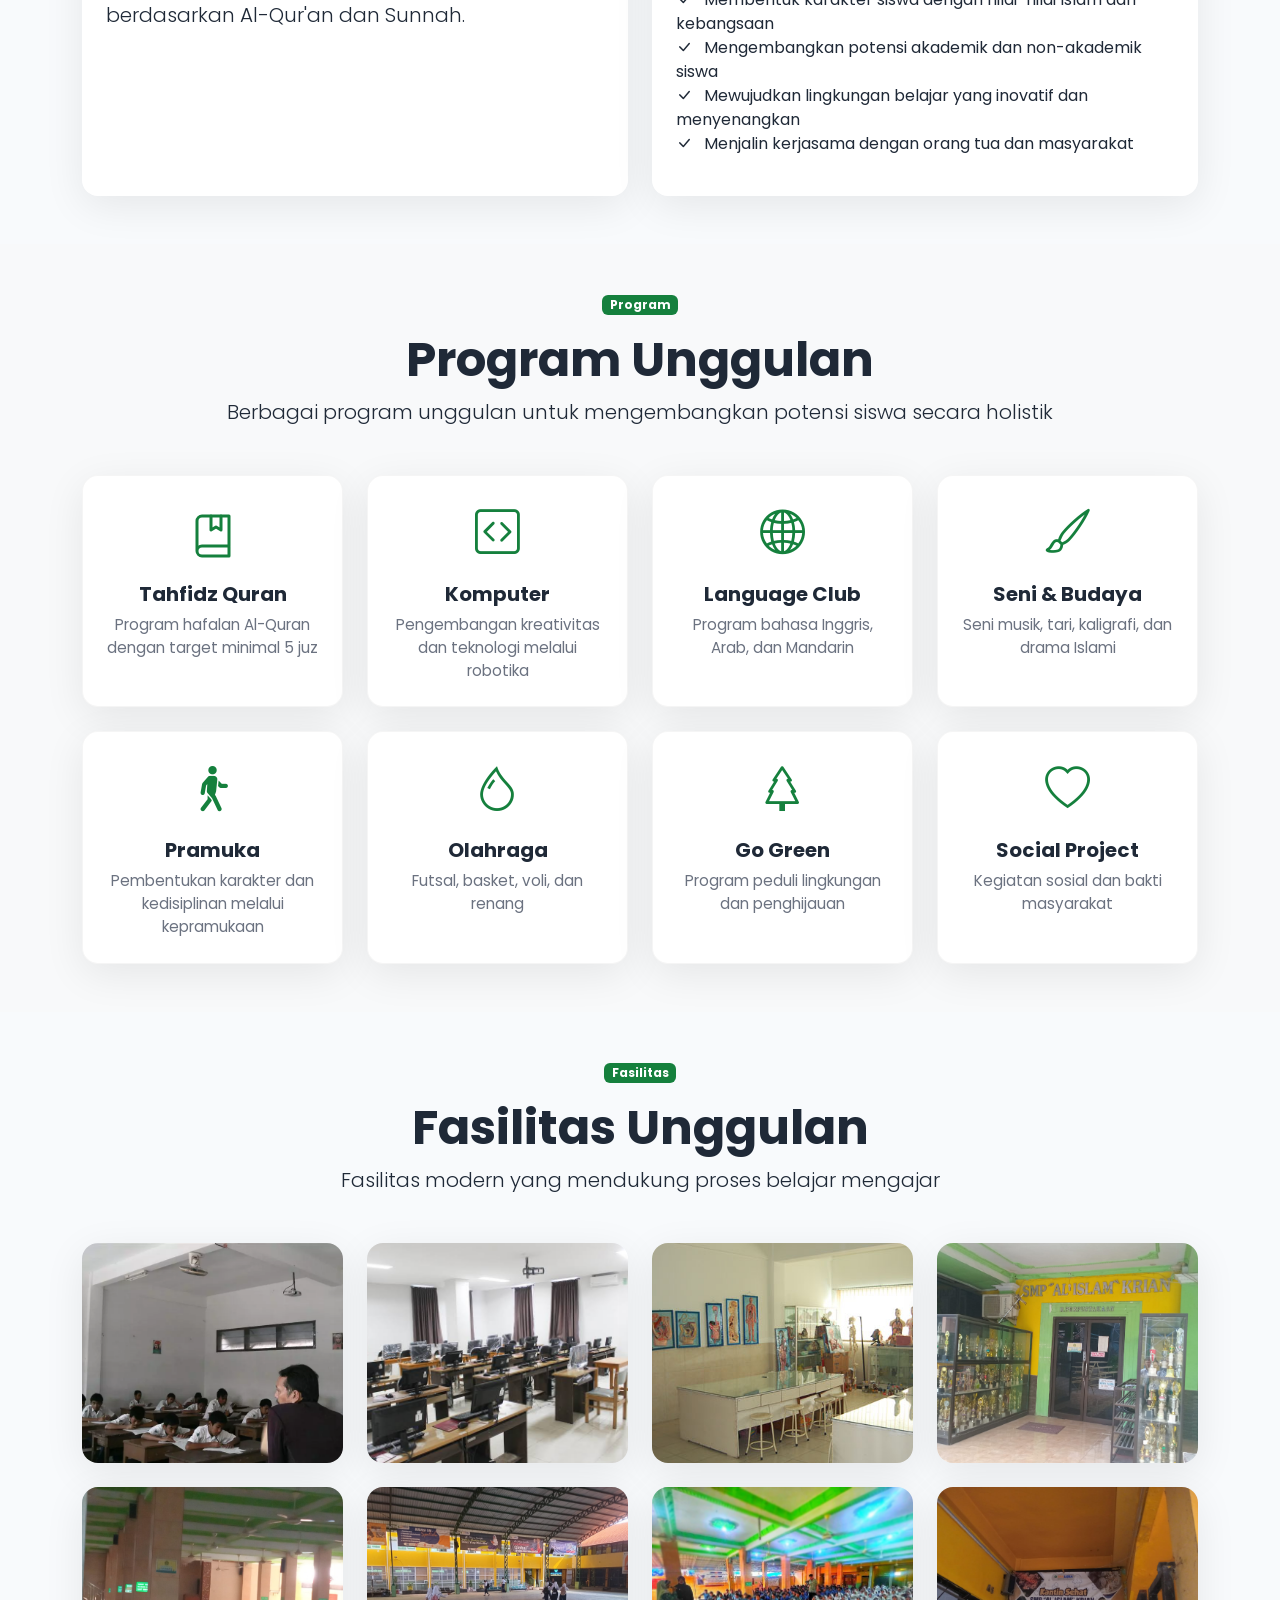
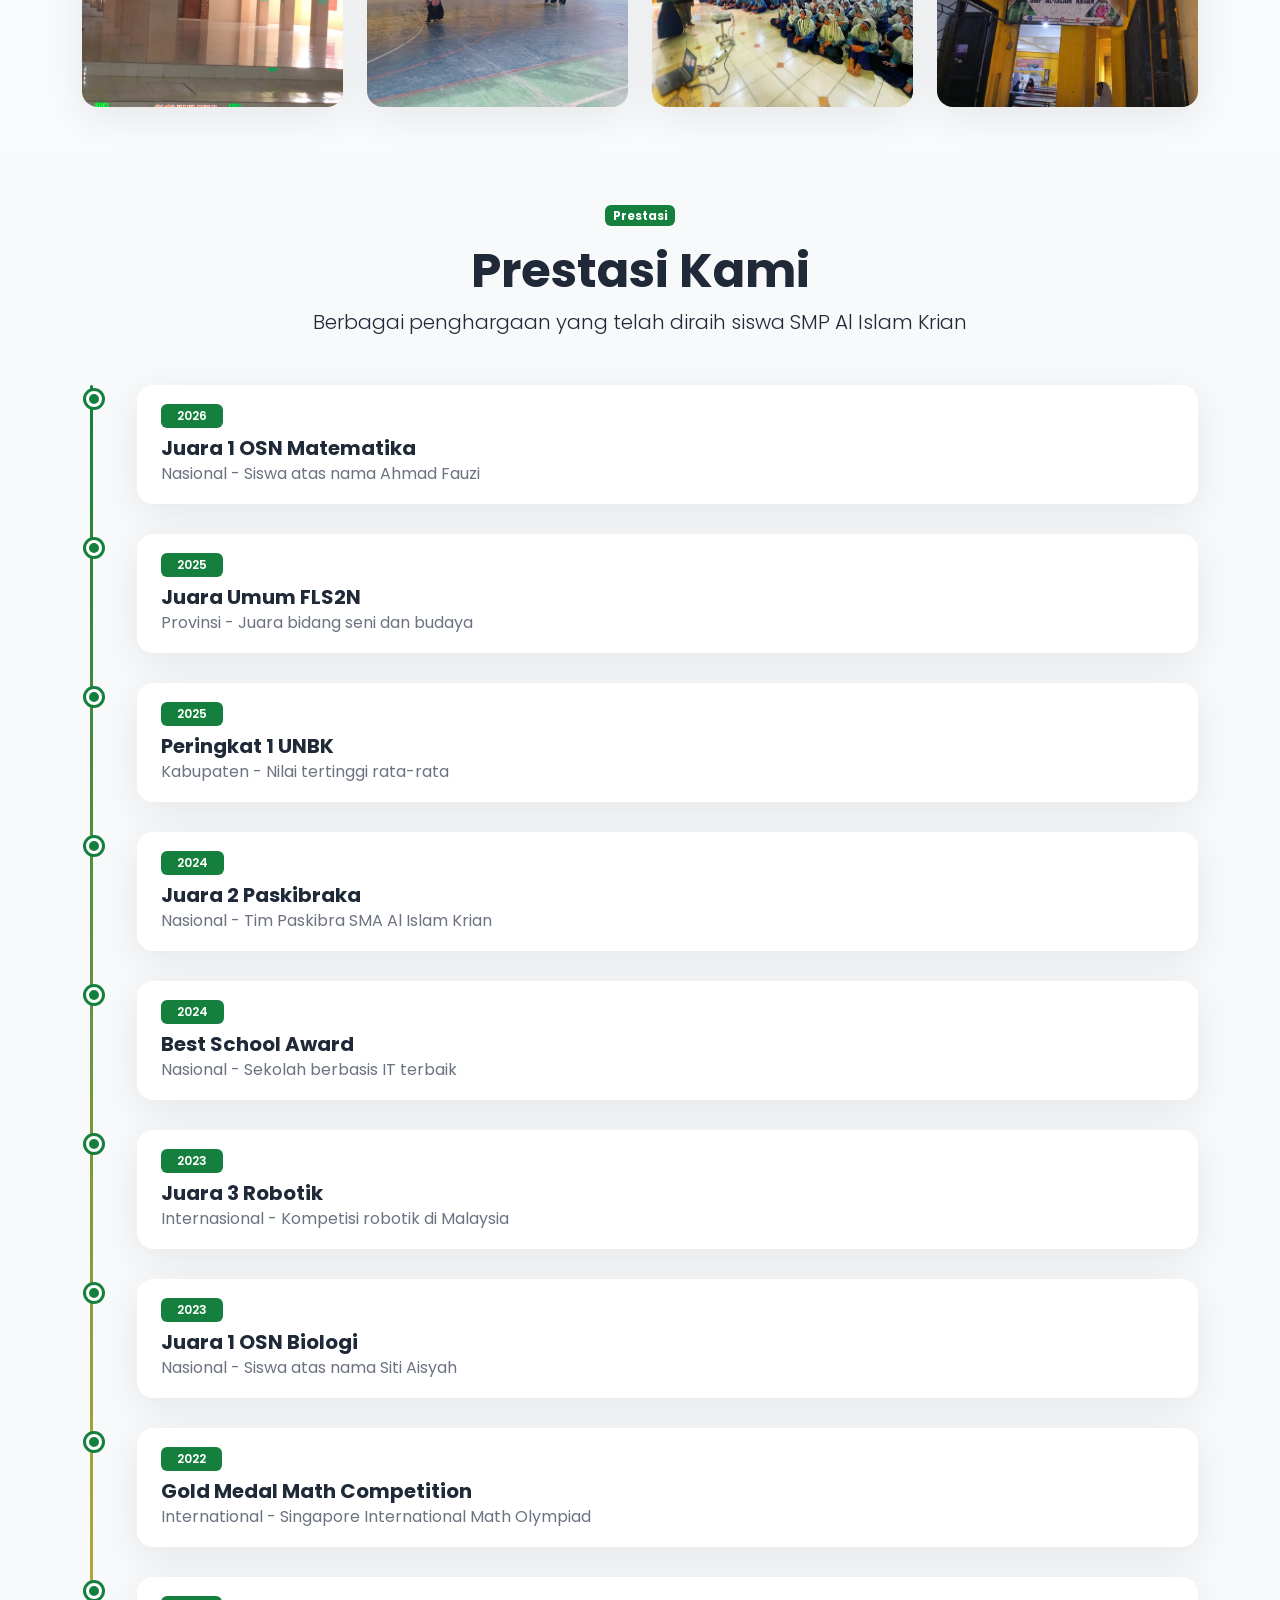
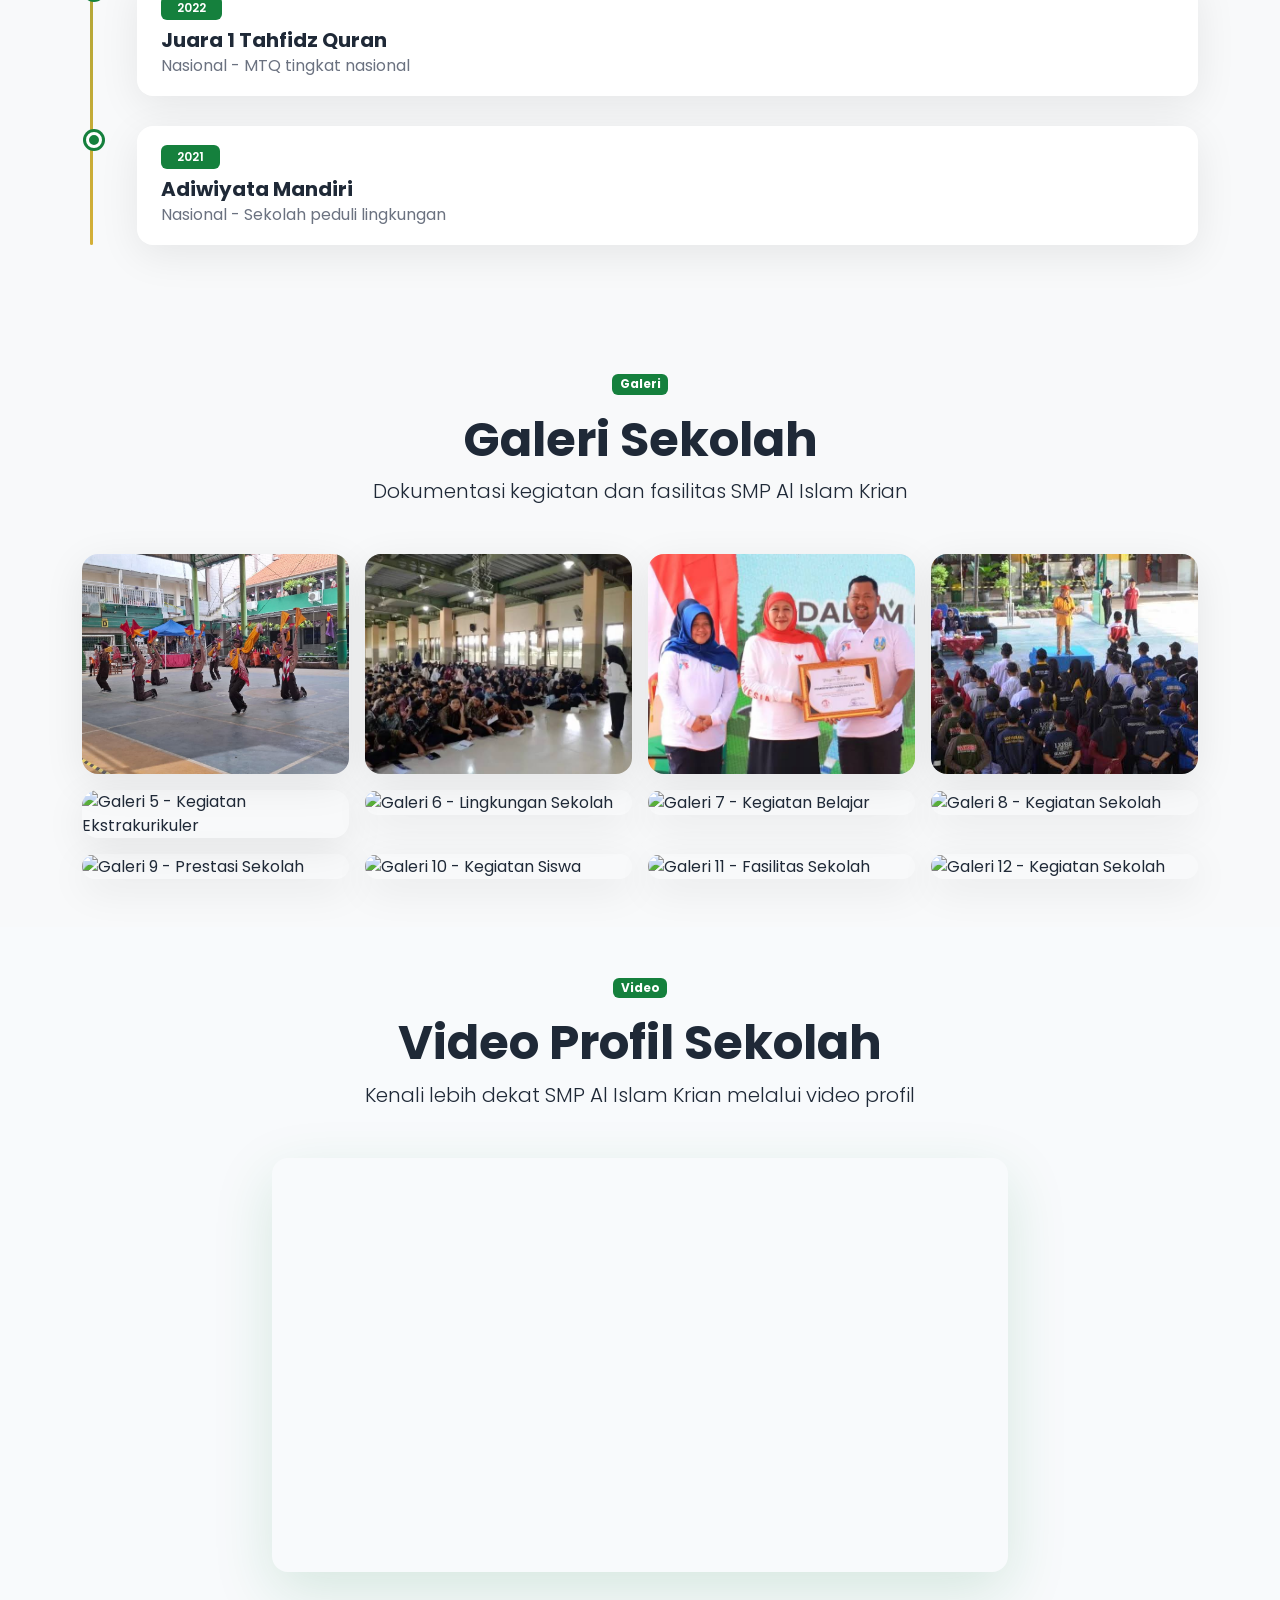
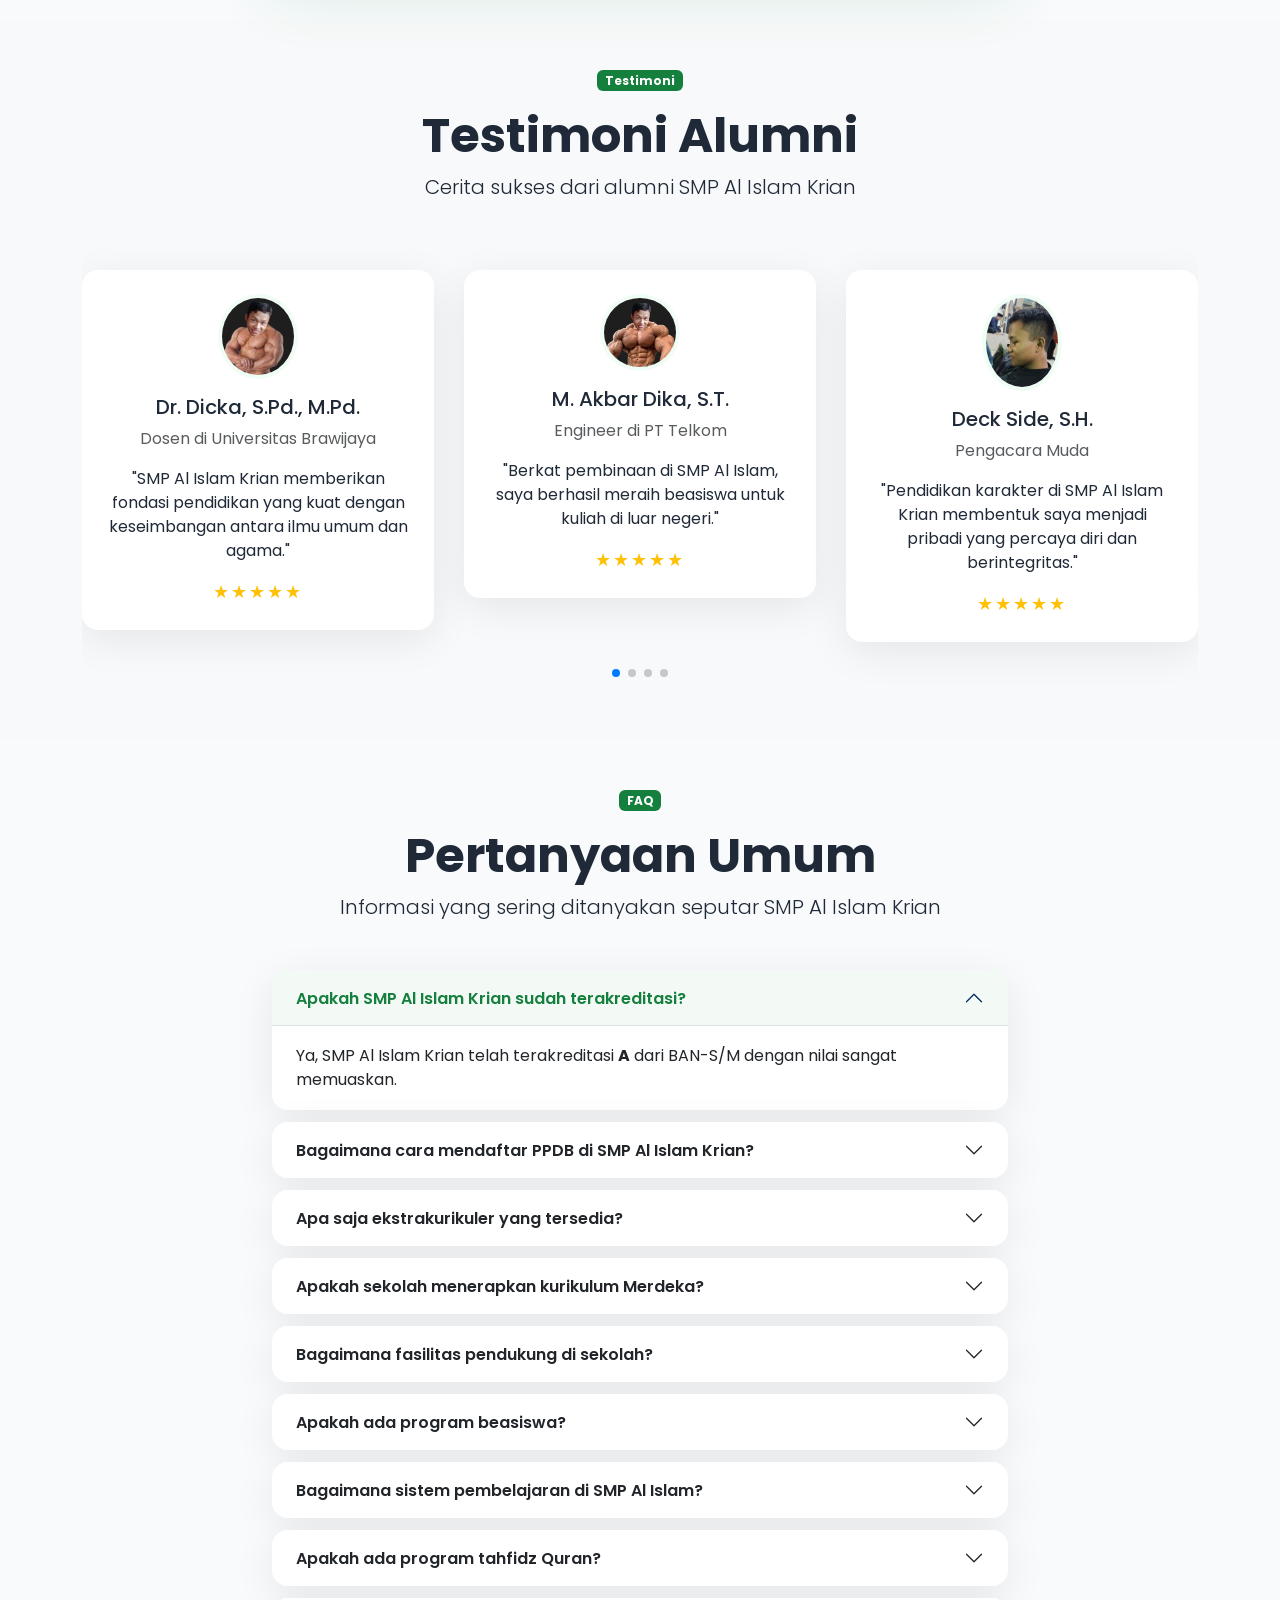
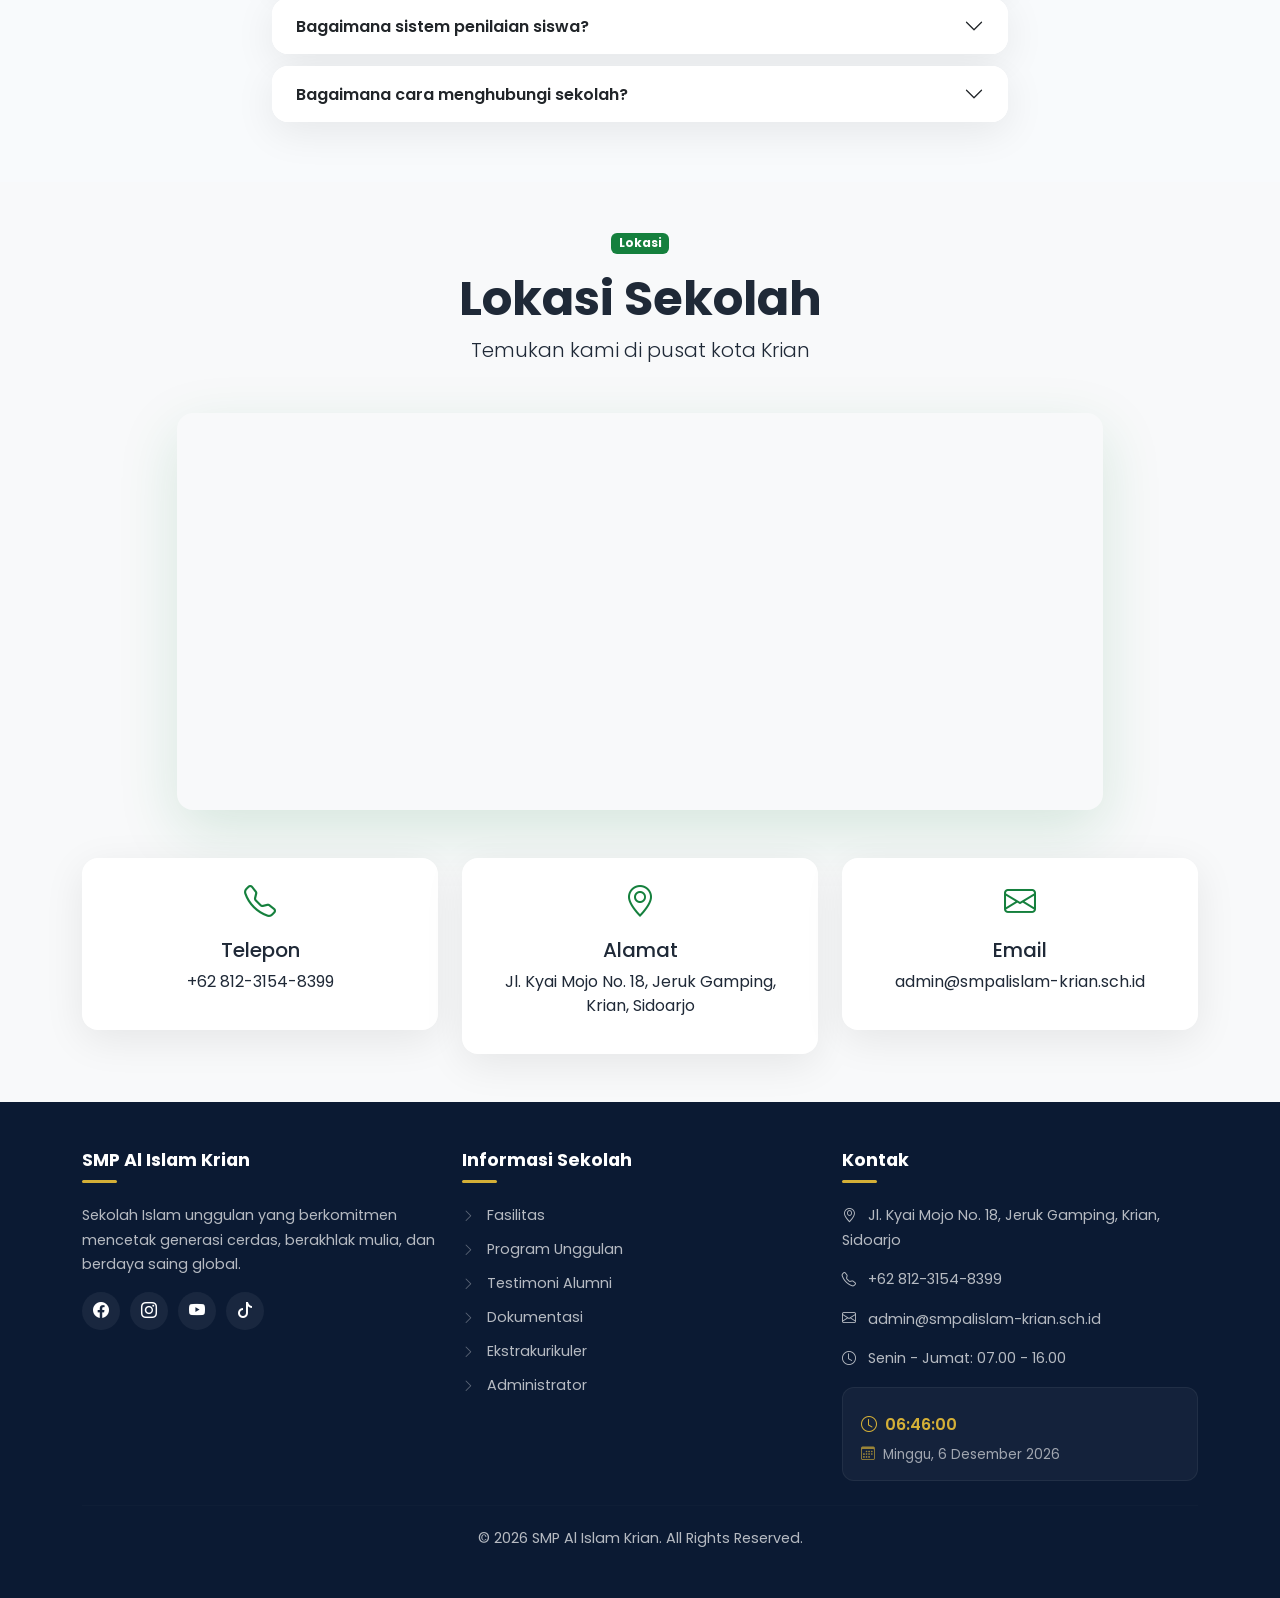
==== commit 1aafb893: "revisi" ====
--- a/index.html
+++ b/index.html
@@ -1,34 +1,85 @@
 <!DOCTYPE html>
 <html lang="id">
-
 <head>
     <meta charset="UTF-8" />
     <meta name="viewport" content="width=device-width, initial-scale=1.0" />
-    <meta name="description"
-        content="Website resmi SMP Al Islam Krian - Sekolah Islam unggulan dengan program pendidikan berkualitas" />
-    <title>SMP Al-Islam Krian</title>
+    
+    <!-- SEO - META TAGS LENGKAP -->
+    <title>SMP Al Islam Krian - Sekolah Islam Unggulan di Sidoarjo</title>
+    <meta name="description" content="SMP Al Islam Krian adalah sekolah Islam unggulan di Sidoarjo dengan program Tahfidz Quran, Robotika, dan prestasi akademik. Informasi PPDB 2026/2027, fasilitas, dan berita terkini." />
+    <meta name="keywords" content="SMP Al Islam Krian, sekolah islam Sidoarjo, PPDB Sidoarjo, sekolah unggulan, tahfidz Quran, robotika, prestasi sekolah, SMP Islam Krian" />
+    <meta name="robots" content="index, follow" />
+    <meta name="author" content="SMP Al Islam Krian" />
+    <meta name="language" content="id" />
+    <link rel="canonical" href="https://smpalislamkrian.sch.id/" />
+    
+    <!-- Open Graph / Facebook -->
+    <meta property="og:type" content="website" />
+    <meta property="og:url" content="https://smpalislamkrian.sch.id/" />
+    <meta property="og:title" content="SMP Al Islam Krian - Sekolah Islam Unggulan di Sidoarjo" />
+    <meta property="og:description" content="SMP Al Islam Krian, sekolah Islam unggulan di Sidoarjo dengan program Tahfidz Quran, Robotika, dan prestasi akademik." />
+    <meta property="og:image" content="https://smpalislamkrian.sch.id/assets/logo/logo-smp-al-islam.png" />
+    
+    <!-- Twitter -->
+    <meta name="twitter:card" content="summary_large_image" />
+    <meta name="twitter:title" content="SMP Al Islam Krian - Sekolah Islam Unggulan" />
+    <meta name="twitter:description" content="SMP Al Islam Krian, sekolah Islam unggulan di Sidoarjo." />
+    <meta name="twitter:image" content="https://smpalislamkrian.sch.id/assets/logo/logo-smp-al-islam.png" />
+    
+    <!-- Favicon -->
     <link rel="icon" type="image/png" sizes="64x64" href="assets/logo/logo-smp-al-islam.png" />
-    <link rel="apple-touch-icon" sizes="180x180" href="https://cdn-icons-png.flaticon.com/180/3031/3031515.png" />
+    <link rel="apple-touch-icon" sizes="180x180" href="assets/logo/logo-smp-al-islam.png" />
+    
+    <!-- Bootstrap 5.3 CSS -->
     <link href="https://cdn.jsdelivr.net/npm/bootstrap@5.3.2/dist/css/bootstrap.min.css" rel="stylesheet" />
-
+    
     <!-- Bootstrap Icons -->
     <link href="https://cdn.jsdelivr.net/npm/bootstrap-icons@1.11.3/font/bootstrap-icons.css" rel="stylesheet" />
-
+    
     <!-- Google Fonts Poppins -->
     <link href="https://fonts.googleapis.com/css2?family=Poppins:wght@300;400;500;600;700;800;900&display=swap" rel="stylesheet" />
-
+    
     <!-- AOS Animation -->
     <link href="https://unpkg.com/aos@2.3.1/dist/aos.css" rel="stylesheet" />
+    
     <!-- SwiperJS CSS -->
     <link href="https://cdn.jsdelivr.net/npm/swiper@11/swiper-bundle.min.css" rel="stylesheet" />
-
+    
     <!-- Custom CSS -->
     <link href="Frontend/css/style.css" rel="stylesheet" />
     <link href="Frontend/css/responsive.css" rel="stylesheet" />
     <link href="Frontend/css/animation.css" rel="stylesheet" />
+    
+    <!-- SCHEMA MARKUP (JSON-LD) - Untuk SEO & Rich Snippet -->
+    <script type="application/ld+json">
+    {
+        "@context": "https://schema.org",
+        "@type": "EducationalOrganization",
+        "name": "SMP Al Islam Krian",
+        "alternateName": "SMP Al-Islam Krian",
+        "description": "Sekolah Islam unggulan di Sidoarjo dengan program tahfidz Quran, robotika, dan prestasi akademik.",
+        "url": "https://smpalislamkrian.sch.id",
+        "telephone": "+6281231548399",
+        "email": "admin@smpalislam-krian.sch.id",
+        "address": {
+            "@type": "PostalAddress",
+            "streetAddress": "Jl. Kyai Mojo No. 18, Jeruk Gamping",
+            "addressLocality": "Krian",
+            "addressRegion": "Sidoarjo",
+            "postalCode": "61262",
+            "addressCountry": "ID"
+        },
+        "foundingDate": "1998",
+        "openingHours": "Mo-Fr 07:00-16:00",
+        "sameAs": [
+            "https://facebook.com/smpalislamkrian",
+            "https://instagram.com/smpalislamkrian"
+        ]
+    }
+    </script>
 </head>
-
 <body>
+    <!-- LOADING SCREEN -->
     <div id="loading-screen">
         <div class="loader-wrapper">
             <div class="loader-ring"></div>
@@ -57,20 +108,16 @@
                             data-bs-toggle="dropdown" aria-expanded="false">Profil</a>
                         <ul class="dropdown-menu" aria-labelledby="navbarDropdownProfil">
                             <li><a class="dropdown-item" href="Frontend/navbar/profil/sejarah.html">Sejarah</a></li>
-                            <li><a class="dropdown-item" href="Frontend/navbar/profil/visi&misi.html">Visi &amp;
-                                    Misi</a></li>
-                            <li><a class="dropdown-item" href="Frontend/navbar/profil/sambutan.html">Sambutan Kepsek</a>
-                            </li>
+                            <li><a class="dropdown-item" href="Frontend/navbar/profil/visi-misi.html">Visi &amp; Misi</a></li>
+                            <li><a class="dropdown-item" href="Frontend/navbar/profil/sambutan.html">Sambutan Kepsek</a></li>
                         </ul>
                     </li>
                     <li class="nav-item"><a class="nav-link" href="Frontend/navbar/guru/guru.php">Guru</a></li>
-                    <li class="nav-item"><a class="nav-link" href="Frontend/navbar/prestasi/prestasi.php">Prestasi</a>
-                    </li>
+                    <li class="nav-item"><a class="nav-link" href="Frontend/navbar/prestasi/prestasi.php">Prestasi</a></li>
                     <li class="nav-item"><a class="nav-link" href="Frontend/navbar/berita/berita.php">Berita</a></li>
-                    <li class="nav-item"><a class="nav-link" href="Frontend/navbar/ekstra/ekstra.html">Ekstrakulikuler</a></li>
+                    <li class="nav-item"><a class="nav-link" href="Frontend/navbar/ekstra/ekstra.html">Ekstrakurikuler</a></li>
                     <li class="nav-item"><a class="nav-link" href="Frontend/navbar/kontak/kontak.html">Kontak</a></li>
                 </ul>
-                <!-- Dark Mode Toggle -->
                 <button class="btn btn-dark-mode ms-2" id="darkModeToggle" aria-label="Toggle Dark Mode">
                     <i class="bi bi-moon-fill"></i>
                 </button>
@@ -94,25 +141,20 @@
                     <p class="lead mb-4">Membangun generasi cerdas, berakhlak mulia, dan berdaya saing global melalui
                         pendidikan berbasis Islam dan teknologi modern.</p>
                     <div class="hero-buttons">
-                        <a href="index.html#ppdb" class="btn btn-primary btn-lg me-3 ripple">Daftar Sekarang <i
-                                class="bi bi-arrow-right"></i></a>
-                        <a href="Frontend/navbar/profil/sejarah.html" class="btn btn-outline-light btn-lg">Lihat
-                            Profil</a>
+                        <a href="index.html#ppdb" class="btn btn-primary btn-lg me-3 ripple">Daftar Sekarang <i class="bi bi-arrow-right"></i></a>
+                        <a href="Frontend/navbar/profil/sejarah.html" class="btn btn-outline-light btn-lg">Lihat Profil</a>
                     </div>
                 </div>
                 <div class="col-lg-5 d-none d-lg-block" data-aos="fade-left" data-aos-duration="1000">
-                    <img src="assets/hero/floating-image.jpg" alt="Ilustrasi Sekolah"
-                        class="img-fluid floating-image" />
-                </div>
-            </div>
-        </div>
-        <!-- Wave Divider -->
+                    <img src="assets/hero/floating-image.jpg" alt="Ilustrasi Sekolah" class="img-fluid floating-image" />
+                </div>
+            </div>
+        </div>
         <div class="wave-divider">
             <svg viewBox="0 0 1440 100" xmlns="http://www.w3.org/2000/svg">
                 <path d="M0,40 C360,80 720,0 1080,40 C1260,60 1380,40 1440,20 L1440,100 L0,100 Z" fill="#F8FAFC" />
             </svg>
         </div>
-        <!-- Running Text -->
         <div class="running-text">
             <div class="running-text-content">
                 <span>Selamat datang di SMP Al Islam Krian</span>
@@ -164,7 +206,7 @@
                     </a>
                 </div>
                 <div class="col-6 col-md-3" data-aos="zoom-in" data-aos-delay="400">
-                    <a href="Frontend/navbar/prestasi/prestasi.html" class="quick-card text-center">
+                    <a href="Frontend/navbar/prestasi/prestasi.php" class="quick-card text-center">
                         <div class="quick-icon"><i class="bi bi-trophy"></i></div>
                         <h5>Prestasi</h5>
                         <p>Penghargaan &amp; juara</p>
@@ -212,8 +254,7 @@
             <div class="row align-items-center g-5">
                 <div class="col-lg-4" data-aos="fade-right">
                     <div class="sambutan-foto text-center">
-                        <img src="assets/guru/kepala-sekolah.png" alt="Kepala Sekolah SMP Al Islam Krian"
-                            class="img-fluid rounded-4 shadow" />
+                        <img src="assets/guru/kepala-sekolah.png" alt="Kepala Sekolah SMP Al Islam Krian" class="img-fluid rounded-4 shadow" />
                         <div class="sambutan-signature mt-3">
                             <p class="fw-bold mb-0 mt-2">Dyah Rakhmayanti, S.T., M.Pd.</p>
                             <small>Kepala Sekolah</small>
@@ -226,18 +267,15 @@
                     <div class="sambutan-text">
                         <p class="lead">Assalamu'alaikum warahmatullahi wabarakatuh,</p>
                         <p>Puji syukur kita panjatkan ke hadirat Allah SWT yang telah melimpahkan rahmat dan hidayah-Nya
-                            sehingga kita dapat berkegiatan di SMP Al Islam Krian dengan penuh semangat dan dedikasi.
-                        </p>
+                            sehingga kita dapat berkegiatan di SMP Al Islam Krian dengan penuh semangat dan dedikasi.</p>
                         <p>Sebagai lembaga pendidikan Islam, kami berkomitmen untuk memberikan pendidikan terbaik yang
                             memadukan ilmu pengetahuan umum dan agama, membentuk generasi yang cerdas secara
                             intelektual, matang secara emosional, dan kuat secara spiritual.</p>
                         <p>Kami mengundang seluruh orang tua dan masyarakat untuk bersama-sama mendukung proses
-                            pendidikan anak-anak kita, karena keberhasilan pendidikan adalah tanggung jawab kita
-                            bersama.</p>
+                            pendidikan anak-anak kita, karena keberhasilan pendidikan adalah tanggung jawab kita bersama.</p>
                         <p>Wassalamu'alaikum warahmatullahi wabarakatuh.</p>
                     </div>
-                    <a href="Frontend/navbar/profil/sambutan.html" class="btn btn-primary ripple mt-3">Selengkapnya <i
-                            class="bi bi-arrow-right"></i></a>
+                    <a href="Frontend/navbar/profil/sambutan.html" class="btn btn-primary ripple mt-3">Selengkapnya <i class="bi bi-arrow-right"></i></a>
                 </div>
             </div>
         </div>
@@ -250,11 +288,9 @@
                 <div class="col-lg-6" data-aos="fade-right">
                     <span class="badge bg-primary mb-3">Tentang Kami</span>
                     <h2 class="display-5 fw-bold mb-4">SMP Al Islam Krian</h2>
-                    <p class="lead">Sekolah Islam unggulan yang berkomitmen mencetak generasi berakhlak mulia dan
-                        berprestasi.</p>
+                    <p class="lead">Sekolah Islam unggulan yang berkomitmen mencetak generasi berakhlak mulia dan berprestasi.</p>
                     <p>Didirikan pada tahun 1998, SMP Al Islam Krian telah menjadi salah satu sekolah menengah pertama
-                        favorit di Kabupaten Sidoarjo dengan kombinasi kurikulum nasional dan pendidikan agama Islam
-                        yang kuat.</p>
+                        favorit di Kabupaten Sidoarjo dengan kombinasi kurikulum nasional dan pendidikan agama Islam yang kuat.</p>
                     <div class="row g-3 mt-4">
                         <div class="col-sm-6">
                             <div class="keunggulan-item d-flex align-items-center">
@@ -296,8 +332,7 @@
                 </div>
                 <div class="col-lg-6" data-aos="fade-left">
                     <div class="logo-tentang text-center">
-                        <img src="assets/logo/logo-smp-al-islam.png" alt="Logo SMP Al Islam Krian"
-                            class="img-fluid rounded-4 shadow-lg" />
+                        <img src="assets/logo/logo-smp-al-islam.png" alt="Logo SMP Al Islam Krian" class="img-fluid rounded-4 shadow-lg" />
                     </div>
                 </div>
             </div>
@@ -325,16 +360,11 @@
                         <div class="vision-icon mb-3"><i class="bi bi-bullseye"></i></div>
                         <h3 class="fw-bold">Misi</h3>
                         <ul class="list-unstyled">
-                            <li><i class="bi bi-check-lg me-2"></i> Menyelenggarakan pendidikan berkualitas
-                                dengan kurikulum nasional dan agama</li>
-                            <li><i class="bi bi-check-lg me-2"></i> Membentuk karakter siswa dengan
-                                nilai-nilai Islam dan kebangsaan</li>
-                            <li><i class="bi bi-check-lg me-2"></i> Mengembangkan potensi akademik dan
-                                non-akademik siswa</li>
-                            <li><i class="bi bi-check-lg me-2"></i> Mewujudkan lingkungan belajar yang
-                                inovatif dan menyenangkan</li>
-                            <li><i class="bi bi-check-lg me-2"></i> Menjalin kerjasama dengan orang tua dan
-                                masyarakat</li>
+                            <li><i class="bi bi-check-lg me-2"></i> Menyelenggarakan pendidikan berkualitas dengan kurikulum nasional dan agama</li>
+                            <li><i class="bi bi-check-lg me-2"></i> Membentuk karakter siswa dengan nilai-nilai Islam dan kebangsaan</li>
+                            <li><i class="bi bi-check-lg me-2"></i> Mengembangkan potensi akademik dan non-akademik siswa</li>
+                            <li><i class="bi bi-check-lg me-2"></i> Mewujudkan lingkungan belajar yang inovatif dan menyenangkan</li>
+                            <li><i class="bi bi-check-lg me-2"></i> Menjalin kerjasama dengan orang tua dan masyarakat</li>
                         </ul>
                     </div>
                 </div>
@@ -429,7 +459,7 @@
             <div class="row g-4">
                 <div class="col-md-6 col-lg-3" data-aos="flip-up" data-aos-delay="100">
                     <div class="fasilitas-card">
-                        <img src="assets/fasilitas/kelas.webp" alt="Kelas" class="img-fluid" />
+                        <img src="assets/fasilitas/kelas.webp" alt="Kelas Interaktif" class="img-fluid" />
                         <div class="fasilitas-overlay">
                             <h5>Kelas Interaktif</h5>
                             <p>Ruangan ber-AC dengan akses internet</p>
@@ -595,14 +625,78 @@
                 <p class="lead">Dokumentasi kegiatan dan fasilitas SMP Al Islam Krian</p>
             </div>
             <div class="row g-3">
-                <!-- Galeri items (tetap sama) -->
                 <div class="col-sm-6 col-md-4 col-lg-3" data-aos="zoom-in" data-aos-delay="100">
                     <div class="galeri-item">
-                        <img src="assets/gallery/gallery-1.jpeg" alt="Gallery 1" class="img-fluid" />
-                        <div class="galeri-overlay"><i class="bi bi-search"></i></div>
-                    </div>
-                </div>
-                <!-- ... tambahkan semua galeri items ... -->
+                        <img src="assets/gallery/gallery-1.jpeg" alt="Galeri 1 - Kegiatan Sekolah" class="img-fluid" />
+                        <div class="galeri-overlay"><i class="bi bi-search"></i></div>
+                    </div>
+                </div>
+                <div class="col-sm-6 col-md-4 col-lg-3" data-aos="zoom-in" data-aos-delay="200">
+                    <div class="galeri-item">
+                        <img src="assets/gallery/gallery-2.jpg" alt="Galeri 2 - Fasilitas Sekolah" class="img-fluid" />
+                        <div class="galeri-overlay"><i class="bi bi-search"></i></div>
+                    </div>
+                </div>
+                <div class="col-sm-6 col-md-4 col-lg-3" data-aos="zoom-in" data-aos-delay="300">
+                    <div class="galeri-item">
+                        <img src="assets/gallery/gallery-3.jpg" alt="Galeri 3 - Kegiatan Siswa" class="img-fluid" />
+                        <div class="galeri-overlay"><i class="bi bi-search"></i></div>
+                    </div>
+                </div>
+                <div class="col-sm-6 col-md-4 col-lg-3" data-aos="zoom-in" data-aos-delay="400">
+                    <div class="galeri-item">
+                        <img src="assets/gallery/gallery-4.jpg" alt="Galeri 4 - Prestasi Sekolah" class="img-fluid" />
+                        <div class="galeri-overlay"><i class="bi bi-search"></i></div>
+                    </div>
+                </div>
+                <div class="col-sm-6 col-md-4 col-lg-3" data-aos="zoom-in" data-aos-delay="500">
+                    <div class="galeri-item">
+                        <img src="assets/gallery/gallery-5.jpg" alt="Galeri 5 - Kegiatan Ekstrakurikuler" class="img-fluid" />
+                        <div class="galeri-overlay"><i class="bi bi-search"></i></div>
+                    </div>
+                </div>
+                <div class="col-sm-6 col-md-4 col-lg-3" data-aos="zoom-in" data-aos-delay="600">
+                    <div class="galeri-item">
+                        <img src="assets/gallery/gallery-6.jpg" alt="Galeri 6 - Lingkungan Sekolah" class="img-fluid" />
+                        <div class="galeri-overlay"><i class="bi bi-search"></i></div>
+                    </div>
+                </div>
+                <div class="col-sm-6 col-md-4 col-lg-3" data-aos="zoom-in" data-aos-delay="700">
+                    <div class="galeri-item">
+                        <img src="assets/gallery/gallery-7.jpg" alt="Galeri 7 - Kegiatan Belajar" class="img-fluid" />
+                        <div class="galeri-overlay"><i class="bi bi-search"></i></div>
+                    </div>
+                </div>
+                <div class="col-sm-6 col-md-4 col-lg-3" data-aos="zoom-in" data-aos-delay="800">
+                    <div class="galeri-item">
+                        <img src="assets/gallery/gallery-8.jpg" alt="Galeri 8 - Kegiatan Sekolah" class="img-fluid" />
+                        <div class="galeri-overlay"><i class="bi bi-search"></i></div>
+                    </div>
+                </div>
+                <div class="col-sm-6 col-md-4 col-lg-3" data-aos="zoom-in" data-aos-delay="900">
+                    <div class="galeri-item">
+                        <img src="assets/gallery/gallery-9.jpg" alt="Galeri 9 - Prestasi Sekolah" class="img-fluid" />
+                        <div class="galeri-overlay"><i class="bi bi-search"></i></div>
+                    </div>
+                </div>
+                <div class="col-sm-6 col-md-4 col-lg-3" data-aos="zoom-in" data-aos-delay="1000">
+                    <div class="galeri-item">
+                        <img src="assets/gallery/gallery-10.jpg" alt="Galeri 10 - Kegiatan Siswa" class="img-fluid" />
+                        <div class="galeri-overlay"><i class="bi bi-search"></i></div>
+                    </div>
+                </div>
+                <div class="col-sm-6 col-md-4 col-lg-3" data-aos="zoom-in" data-aos-delay="1100">
+                    <div class="galeri-item">
+                        <img src="assets/gallery/gallery-11.jpg" alt="Galeri 11 - Fasilitas Sekolah" class="img-fluid" />
+                        <div class="galeri-overlay"><i class="bi bi-search"></i></div>
+                    </div>
+                </div>
+                <div class="col-sm-6 col-md-4 col-lg-3" data-aos="zoom-in" data-aos-delay="1200">
+                    <div class="galeri-item">
+                        <img src="assets/gallery/gallery-12.jpg" alt="Galeri 12 - Kegiatan Sekolah" class="img-fluid" />
+                        <div class="galeri-overlay"><i class="bi bi-search"></i></div>
+                    </div>
+                </div>
             </div>
         </div>
     </section>
@@ -618,7 +712,8 @@
             <div class="row justify-content-center" data-aos="fade-up">
                 <div class="col-lg-8">
                     <div class="video-wrapper ratio ratio-16x9">
-                        <iframe src="https://www.youtube.com/embed/0MMRmmdyWrc" title="Video Profil SMP Al Islam Krian"
+                        <iframe src="https://www.youtube.com/embed/0MMRmmdyWrc" 
+                            title="Video Profil SMP Al Islam Krian"
                             frameborder="0"
                             allow="accelerometer; autoplay; clipboard-write; encrypted-media; gyroscope; picture-in-picture"
                             allowfullscreen>
@@ -641,45 +736,37 @@
                 <div class="swiper-wrapper">
                     <div class="swiper-slide">
                         <div class="testimoni-card text-center p-4">
-                            <img src="assets/alumni/alumni 1.jpeg" alt="Alumni 1" class="rounded-circle mb-3"
-                                width="80" />
+                            <img src="assets/alumni/alumni-1.jpeg" alt="Alumni 1" class="rounded-circle mb-3" width="80" />
                             <h5>Dr. Dicka, S.Pd., M.Pd.</h5>
                             <p class="text-muted">Dosen di Universitas Brawijaya</p>
-                            <p>"SMP Al Islam Krian memberikan fondasi pendidikan yang kuat dengan keseimbangan antara
-                                ilmu umum dan agama."</p>
+                            <p>"SMP Al Islam Krian memberikan fondasi pendidikan yang kuat dengan keseimbangan antara ilmu umum dan agama."</p>
                             <div class="stars text-warning">★★★★★</div>
                         </div>
                     </div>
                     <div class="swiper-slide">
                         <div class="testimoni-card text-center p-4">
-                            <img src="assets/alumni/alumni 2.jpeg" alt="Alumni 2" class="rounded-circle mb-3"
-                                width="80" />
+                            <img src="assets/alumni/alumni-2.jpeg" alt="Alumni 2" class="rounded-circle mb-3" width="80" />
                             <h5>M. Akbar Dika, S.T.</h5>
                             <p class="text-muted">Engineer di PT Telkom</p>
-                            <p>"Berkat pembinaan di SMP Al Islam, saya berhasil meraih beasiswa untuk kuliah di luar
-                                negeri."</p>
+                            <p>"Berkat pembinaan di SMP Al Islam, saya berhasil meraih beasiswa untuk kuliah di luar negeri."</p>
                             <div class="stars text-warning">★★★★★</div>
                         </div>
                     </div>
                     <div class="swiper-slide">
                         <div class="testimoni-card text-center p-4">
-                            <img src="assets/alumni/alumni 3.jpeg" alt="Alumni 3" class="rounded-circle mb-3"
-                                width="80" />
+                            <img src="assets/alumni/alumni-3.jpeg" alt="Alumni 3" class="rounded-circle mb-3" width="80" />
                             <h5>Deck Side, S.H.</h5>
                             <p class="text-muted">Pengacara Muda</p>
-                            <p>"Pendidikan karakter di SMP Al Islam Krian membentuk saya menjadi pribadi yang percaya
-                                diri dan berintegritas."</p>
+                            <p>"Pendidikan karakter di SMP Al Islam Krian membentuk saya menjadi pribadi yang percaya diri dan berintegritas."</p>
                             <div class="stars text-warning">★★★★★</div>
                         </div>
                     </div>
                     <div class="swiper-slide">
                         <div class="testimoni-card text-center p-4">
-                            <img src="assets/alumni/alumni 4.jpeg" alt="Alumni 4" class="rounded-circle mb-3"
-                                width="80" />
+                            <img src="assets/alumni/alumni-4.jpeg" alt="Alumni 4" class="rounded-circle mb-3" width="80" />
                             <h5>Decka Dude, S.E.</h5>
                             <p class="text-muted">Pengusaha Muda</p>
-                            <p>"Sekolah ini mengajarkan disiplin dan kerja keras yang saya terapkan hingga saat ini."
-                            </p>
+                            <p>"Sekolah ini mengajarkan disiplin dan kerja keras yang saya terapkan hingga saat ini."</p>
                             <div class="stars text-warning">★★★★★</div>
                         </div>
                     </div>
@@ -700,213 +787,113 @@
             <div class="row justify-content-center">
                 <div class="col-lg-8" data-aos="fade-up">
                     <div class="accordion" id="faqAccordion">
-                        <!-- FAQ items (tetap sama) -->
                         <div class="accordion-item">
                             <h2 class="accordion-header">
-                                <button class="accordion-button" type="button" data-bs-toggle="collapse"
-                                    data-bs-target="#faq1">
+                                <button class="accordion-button" type="button" data-bs-toggle="collapse" data-bs-target="#faq1">
                                     Apakah SMP Al Islam Krian sudah terakreditasi?
                                 </button>
                             </h2>
                             <div id="faq1" class="accordion-collapse collapse show" data-bs-parent="#faqAccordion">
-                                <div class="accordion-body">Ya, SMP Al Islam Krian telah terakreditasi A dari BAN-S/M
-                                    dengan nilai sangat memuaskan.</div>
-                            </div>
-                        </div>
-                        <!-- ... tambahkan semua FAQ items ... -->
-                    </div>
-                </div>
-            </div>
-        </div>
-    </section>
-
-    <!-- ==================== PPDB ==================== -->
-    <section class="ppdb py-5" id="ppdb">
-        <div class="container">
-            <div class="text-center mb-5" data-aos="fade-up">
-                <span class="badge bg-primary mb-3">Pendaftaran</span>
-                <h2 class="display-5 fw-bold">Penerimaan Peserta Didik <span style="color: var(--gold);">Baru</span>
-                </h2>
-                <p class="lead">Tahun Pelajaran 2026/2027</p>
-                <div class="d-flex justify-content-center gap-3 mt-3 flex-wrap">
-                    <span class="badge bg-light text-dark px-4 py-2 rounded-pill">
-                        <i class="bi bi-calendar3 me-2"></i> Pendaftaran Dibuka
-                    </span>
-                    <span class="badge bg-light text-dark px-4 py-2 rounded-pill">
-                        <i class="bi bi-clock me-2"></i> 1 Feb - 30 Apr 2026
-                    </span>
-                </div>
-            </div>
-
-            <div class="row g-5 align-items-start">
-                <div class="col-lg-6" data-aos="fade-right">
-                    <div class="ppdb-timeline">
-                        <h4 class="fw-bold mb-4">
-                            <i class="bi bi-calendar-event text-primary me-2"></i> Timeline Pendaftaran
-                        </h4>
-                        <div class="timeline-ppdb">
-                            <div class="timeline-item-ppdb">
-                                <div class="timeline-icon"><i class="bi bi-calendar-check"></i></div>
-                                <div class="timeline-content-ppdb">
-                                    <div class="timeline-header">
-                                        <span class="timeline-step">1</span>
-                                        <span class="timeline-date">1 Feb - 30 Apr 2026</span>
-                                    </div>
-                                    <h6>Pendaftaran Online</h6>
-                                    <p>Pendaftaran dilakukan secara online melalui website resmi</p>
-                                </div>
-                            </div>
-                            <div class="timeline-item-ppdb">
-                                <div class="timeline-icon"><i class="bi bi-file-text"></i></div>
-                                <div class="timeline-content-ppdb">
-                                    <div class="timeline-header">
-                                        <span class="timeline-step">2</span>
-                                        <span class="timeline-date">1-15 Mei 2026</span>
-                                    </div>
-                                    <h6>Verifikasi Berkas</h6>
-                                    <p>Verifikasi berkas pendaftaran oleh panitia PPDB</p>
-                                </div>
-                            </div>
-                            <div class="timeline-item-ppdb">
-                                <div class="timeline-icon"><i class="bi bi-pencil-square"></i></div>
-                                <div class="timeline-content-ppdb">
-                                    <div class="timeline-header">
-                                        <span class="timeline-step">3</span>
-                                        <span class="timeline-date">20 Mei 2026</span>
-                                    </div>
-                                    <h6>Tes Potensi Akademik</h6>
-                                    <p>Tes potensi akademik bagi calon siswa</p>
-                                </div>
-                            </div>
-                            <div class="timeline-item-ppdb">
-                                <div class="timeline-icon"><i class="bi bi-megaphone"></i></div>
-                                <div class="timeline-content-ppdb">
-                                    <div class="timeline-header">
-                                        <span class="timeline-step">4</span>
-                                        <span class="timeline-date">25 Mei 2026</span>
-                                    </div>
-                                    <h6>Pengumuman</h6>
-                                    <p>Pengumuman hasil seleksi PPDB</p>
-                                </div>
-                            </div>
-                            <div class="timeline-item-ppdb">
-                                <div class="timeline-icon"><i class="bi bi-check2-circle"></i></div>
-                                <div class="timeline-content-ppdb">
-                                    <div class="timeline-header">
-                                        <span class="timeline-step">5</span>
-                                        <span class="timeline-date">26-30 Mei 2026</span>
-                                    </div>
-                                    <h6>Daftar Ulang</h6>
-                                    <p>Daftar ulang bagi siswa yang diterima</p>
-                                </div>
-                            </div>
-                        </div>
-                    </div>
-
-                    <!-- Persyaratan -->
-                    <div class="ppdb-requirements mt-5">
-                        <h4 class="fw-bold mb-4">
-                            <i class="bi bi-file-check text-primary me-2"></i> Persyaratan Pendaftaran
-                        </h4>
-                        <div class="row g-3">
-                            <div class="col-md-6 col-lg-4">
-                                <div class="requirement-item">
-                                    <i class="bi bi-check-circle-fill"></i>
-                                    <span>Fotokopi Akta Kelahiran</span>
-                                </div>
-                            </div>
-                            <div class="col-md-6 col-lg-4">
-                                <div class="requirement-item">
-                                    <i class="bi bi-check-circle-fill"></i>
-                                    <span>Fotokopi Kartu Keluarga</span>
-                                </div>
-                            </div>
-                            <div class="col-md-6 col-lg-4">
-                                <div class="requirement-item">
-                                    <i class="bi bi-check-circle-fill"></i>
-                                    <span>Pas foto 3x4 (2 lembar)</span>
-                                </div>
-                            </div>
-                            <div class="col-md-6 col-lg-4">
-                                <div class="requirement-item">
-                                    <i class="bi bi-check-circle-fill"></i>
-                                    <span>Fotokopi Ijazah SD/MI</span>
-                                </div>
-                            </div>
-                            <div class="col-md-6 col-lg-4">
-                                <div class="requirement-item">
-                                    <i class="bi bi-check-circle-fill"></i>
-                                    <span>Surat Keterangan Sehat</span>
-                                </div>
-                            </div>
-                            <div class="col-md-6 col-lg-4">
-                                <div class="requirement-item">
-                                    <i class="bi bi-check-circle-fill"></i>
-                                    <span>Fotokopi Akta Kelahiran</span>
-                                </div>
-                            </div>
-                        </div>
-                    </div>
-                </div>
-
-                <!-- Kolom Kanan: Informasi Penting & CTA -->
-                <div class="col-lg-6" data-aos="fade-left">
-                    <div class="ppdb-info-card">
-                        <div class="ppdb-info-header">
-                            <i class="bi bi-info-circle"></i>
-                            <h4>Informasi Penting</h4>
-                        </div>
-                        <div class="ppdb-info-body">
-                            <div class="info-section">
-                                <h6><i class="bi bi-grid"></i> Jalur Pendaftaran</h6>
-                                <div class="jalur-grid">
-                                    <div class="jalur-item">
-                                        <span class="jalur-icon bg-primary">40%</span>
-                                        <div>
-                                            <strong>Jalur Zonasi</strong>
-                                            <small>Untuk siswa sesuai domisili</small>
-                                        </div>
-                                    </div>
-                                    <div class="jalur-item">
-                                        <span class="jalur-icon bg-warning text-dark">30%</span>
-                                        <div>
-                                            <strong>Jalur Prestasi</strong>
-                                            <small>Untuk siswa berprestasi</small>
-                                        </div>
-                                    </div>
-                                    <div class="jalur-item">
-                                        <span class="jalur-icon bg-success">30%</span>
-                                        <div>
-                                            <strong>Jalur Afirmasi</strong>
-                                            <small>Untuk siswa kurang mampu</small>
-                                        </div>
-                                    </div>
-                                </div>
-                            </div>
-
-                            <div class="info-section">
-                                <h6><i class="bi bi-cash"></i> Biaya Pendaftaran</h6>
-                                <div class="biaya-box">
-                                    <span class="biaya-amount">Rp 150.000</span>
-                                    <span class="biaya-label">Biaya pendaftaran non-refundable</span>
-                                </div>
-                            </div>
-
-                            <div class="info-section">
-                                <h6><i class="bi bi-whatsapp"></i> Info Lebih Lanjut</h6>
-                                <a href="https://wa.me/6281231548399" target="_blank" class="btn-wa">
-                                    <i class="bi bi-whatsapp"></i>
-                                    <span>Hubungi via WhatsApp</span>
-                                </a>
-                            </div>
-                        </div>
-                    </div>
-                </div>
-            </div>
-        </div>
-    </section>
-
-    <!-- MAPS -->
+                                <div class="accordion-body">Ya, SMP Al Islam Krian telah terakreditasi <strong>A</strong> dari BAN-S/M dengan nilai sangat memuaskan.</div>
+                            </div>
+                        </div>
+                        <div class="accordion-item">
+                            <h2 class="accordion-header">
+                                <button class="accordion-button collapsed" type="button" data-bs-toggle="collapse" data-bs-target="#faq2">
+                                    Bagaimana cara mendaftar PPDB di SMP Al Islam Krian?
+                                </button>
+                            </h2>
+                            <div id="faq2" class="accordion-collapse collapse" data-bs-parent="#faqAccordion">
+                                <div class="accordion-body">Pendaftaran dapat dilakukan secara <strong>online</strong> melalui website resmi atau datang langsung ke sekolah dengan membawa persyaratan yang ditentukan.</div>
+                            </div>
+                        </div>
+                        <div class="accordion-item">
+                            <h2 class="accordion-header">
+                                <button class="accordion-button collapsed" type="button" data-bs-toggle="collapse" data-bs-target="#faq3">
+                                    Apa saja ekstrakurikuler yang tersedia?
+                                </button>
+                            </h2>
+                            <div id="faq3" class="accordion-collapse collapse" data-bs-parent="#faqAccordion">
+                                <div class="accordion-body">Tersedia berbagai ekstrakurikuler seperti <strong>Tahfidz Quran, Robotics, Pramuka, Futsal, Basket, Seni Tari, Paduan Suara</strong>, dan masih banyak lainnya.</div>
+                            </div>
+                        </div>
+                        <div class="accordion-item">
+                            <h2 class="accordion-header">
+                                <button class="accordion-button collapsed" type="button" data-bs-toggle="collapse" data-bs-target="#faq4">
+                                    Apakah sekolah menerapkan kurikulum Merdeka?
+                                </button>
+                            </h2>
+                            <div id="faq4" class="accordion-collapse collapse" data-bs-parent="#faqAccordion">
+                                <div class="accordion-body">Ya, SMP Al Islam Krian telah menerapkan <strong>Kurikulum Merdeka</strong> dengan pendekatan pembelajaran yang berpusat pada siswa.</div>
+                            </div>
+                        </div>
+                        <div class="accordion-item">
+                            <h2 class="accordion-header">
+                                <button class="accordion-button collapsed" type="button" data-bs-toggle="collapse" data-bs-target="#faq5">
+                                    Bagaimana fasilitas pendukung di sekolah?
+                                </button>
+                            </h2>
+                            <div id="faq5" class="accordion-collapse collapse" data-bs-parent="#faqAccordion">
+                                <div class="accordion-body">Sekolah dilengkapi dengan fasilitas modern seperti <strong>laboratorium komputer, laboratorium IPA, perpustakaan, masjid, lapangan olahraga</strong>, dan ruang kelas interaktif.</div>
+                            </div>
+                        </div>
+                        <div class="accordion-item">
+                            <h2 class="accordion-header">
+                                <button class="accordion-button collapsed" type="button" data-bs-toggle="collapse" data-bs-target="#faq6">
+                                    Apakah ada program beasiswa?
+                                </button>
+                            </h2>
+                            <div id="faq6" class="accordion-collapse collapse" data-bs-parent="#faqAccordion">
+                                <div class="accordion-body">Tersedia program <strong>beasiswa</strong> untuk siswa berprestasi dan kurang mampu secara ekonomi.</div>
+                            </div>
+                        </div>
+                        <div class="accordion-item">
+                            <h2 class="accordion-header">
+                                <button class="accordion-button collapsed" type="button" data-bs-toggle="collapse" data-bs-target="#faq7">
+                                    Bagaimana sistem pembelajaran di SMP Al Islam?
+                                </button>
+                            </h2>
+                            <div id="faq7" class="accordion-collapse collapse" data-bs-parent="#faqAccordion">
+                                <div class="accordion-body">Sistem pembelajaran menggunakan pendekatan <strong>blended learning</strong> dengan kombinasi tatap muka dan pembelajaran berbasis teknologi.</div>
+                            </div>
+                        </div>
+                        <div class="accordion-item">
+                            <h2 class="accordion-header">
+                                <button class="accordion-button collapsed" type="button" data-bs-toggle="collapse" data-bs-target="#faq8">
+                                    Apakah ada program tahfidz Quran?
+                                </button>
+                            </h2>
+                            <div id="faq8" class="accordion-collapse collapse" data-bs-parent="#faqAccordion">
+                                <div class="accordion-body">Ya, ada program <strong>tahfidz Quran</strong> dengan target minimal 5 juz yang dikelola oleh guru-guru berpengalaman.</div>
+                            </div>
+                        </div>
+                        <div class="accordion-item">
+                            <h2 class="accordion-header">
+                                <button class="accordion-button collapsed" type="button" data-bs-toggle="collapse" data-bs-target="#faq9">
+                                    Bagaimana sistem penilaian siswa?
+                                </button>
+                            </h2>
+                            <div id="faq9" class="accordion-collapse collapse" data-bs-parent="#faqAccordion">
+                                <div class="accordion-body">Penilaian menggunakan sistem <strong>berbasis kompetensi</strong> dengan komponen penilaian harian, tengah semester, akhir semester, dan proyek.</div>
+                            </div>
+                        </div>
+                        <div class="accordion-item">
+                            <h2 class="accordion-header">
+                                <button class="accordion-button collapsed" type="button" data-bs-toggle="collapse" data-bs-target="#faq10">
+                                    Bagaimana cara menghubungi sekolah?
+                                </button>
+                            </h2>
+                            <div id="faq10" class="accordion-collapse collapse" data-bs-parent="#faqAccordion">
+                                <div class="accordion-body">Sekolah dapat dihubungi melalui telepon, WhatsApp, email, atau datang langsung ke alamat di <strong>Jl. Kyai Mojo No. 18, Krian, Sidoarjo</strong>.</div>
+                            </div>
+                        </div>
+                    </div>
+                </div>
+            </div>
+        </div>
+    </section>
+
+    <!-- MAPS / LOKASI -->
     <section class="maps py-5 bg-light" id="kontak">
         <div class="container">
             <div class="text-center mb-5" data-aos="fade-up">
@@ -937,8 +924,7 @@
                     <div class="kontak-item">
                         <i class="bi bi-geo-alt fs-2"></i>
                         <h5>Alamat</h5>
-                        <p>Jalan Kyai Mojo No. 18, Desa Jeruk Gamping, Kecamatan Krian, Kabupaten Sidoarjo, Jawa Timur
-                        </p>
+                        <p>Jl. Kyai Mojo No. 18, Jeruk Gamping, Krian, Sidoarjo</p>
                     </div>
                 </div>
                 <div class="col-md-4">
@@ -956,20 +942,17 @@
     <footer class="footer py-5">
         <div class="container">
             <div class="row g-4">
-                <!-- Kolom 1: Tentang Sekolah -->
                 <div class="col-md-6 col-lg-4">
                     <h5 class="fw-bold">SMP Al Islam Krian</h5>
-                    <p>Sekolah Islam unggulan yang berkomitmen mencetak generasi cerdas, berakhlak mulia, dan berdaya
-                        saing global.</p>
+                    <p>Sekolah Islam unggulan yang berkomitmen mencetak generasi cerdas, berakhlak mulia, dan berdaya saing global.</p>
                     <div class="social-icons">
-                        <a href="#"><i class="bi bi-facebook"></i></a>
-                        <a href="#"><i class="bi bi-instagram"></i></a>
-                        <a href="#"><i class="bi bi-youtube"></i></a>
-                        <a href="#"><i class="bi bi-tiktok"></i></a>
-                    </div>
-                </div>
-
-                <!-- Kolom 2: Informasi Sekolah -->
+                        <a href="#" aria-label="Facebook"><i class="bi bi-facebook"></i></a>
+                        <a href="#" aria-label="Instagram"><i class="bi bi-instagram"></i></a>
+                        <a href="#" aria-label="YouTube"><i class="bi bi-youtube"></i></a>
+                        <a href="#" aria-label="TikTok"><i class="bi bi-tiktok"></i></a>
+                    </div>
+                </div>
+
                 <div class="col-md-6 col-lg-4">
                     <h5 class="fw-bold">Informasi Sekolah</h5>
                     <ul class="list-unstyled">
@@ -977,13 +960,11 @@
                         <li><a href="index.html#akademik"><i class="bi bi-chevron-right"></i> Program Unggulan</a></li>
                         <li><a href="index.html#testimoni"><i class="bi bi-chevron-right"></i> Testimoni Alumni</a></li>
                         <li><a href="index.html#galeri"><i class="bi bi-chevron-right"></i> Dokumentasi</a></li>
-                        <li><a href="Frontend/navbar/faq/faq.html"><i class="bi bi-chevron-right"></i> FAQ</a></li>
-                        <li><a href="Admin/login.php"><i class="bi bi-chevron-right"></i> Administrator</a>
-                        </li>
+                        <li><a href="Frontend/navbar/ekstra/ekstra.html"><i class="bi bi-chevron-right"></i> Ekstrakurikuler</a></li>
+                        <li><a href="Admin/login.php"><i class="bi bi-chevron-right"></i> Administrator</a></li>
                     </ul>
                 </div>
 
-                <!-- Kolom 3: Kontak + Live Clock + Tanggal Update -->
                 <div class="col-md-6 col-lg-4">
                     <h5 class="fw-bold">Kontak</h5>
                     <p><i class="bi bi-geo-alt me-2"></i> Jl. Kyai Mojo No. 18, Jeruk Gamping, Krian, Sidoarjo</p>
@@ -991,7 +972,6 @@
                     <p><i class="bi bi-envelope me-2"></i> admin@smpalislam-krian.sch.id</p>
                     <p><i class="bi bi-clock me-2"></i> Senin - Jumat: 07.00 - 16.00</p>
 
-                    <!-- Live Clock & Tanggal Update -->
                     <div class="footer-info mt-3">
                         <div class="live-clock">
                             <i class="bi bi-clock me-1"></i> <span id="clock">00:00:00</span>
@@ -1020,15 +1000,11 @@
     </button>
 
     <!-- SCRIPTS -->
-    <script src="https://cdn.jsdelivr.net/npm/bootstrap@5.3.2/dist/js/bootstrap.bundle.min.js">
-    </script>
-    <script src="https://unpkg.com/aos@2.3.1/dist/aos.js">
-    </script>
-    <script src="https://cdn.jsdelivr.net/npm/swiper@11/swiper-bundle.min.js">
-    </script>
+    <script src="https://cdn.jsdelivr.net/npm/bootstrap@5.3.2/dist/js/bootstrap.bundle.min.js"></script>
+    <script src="https://unpkg.com/aos@2.3.1/dist/aos.js"></script>
+    <script src="https://cdn.jsdelivr.net/npm/swiper@11/swiper-bundle.min.js"></script>
     <script src="Frontend/js/script.js"></script>
     <script src="Frontend/js/slider.js"></script>
     <script src="Frontend/js/counter.js"></script>
 </body>
-
 </html>
--- a/Frontend/css/style.css
+++ b/Frontend/css/style.css
@@ -3,7 +3,7 @@
    Gaya utama untuk website - TEMA HIJAU
    ============================================================ */
 
-/* ---------- RESET & VARIABLES ---------- */
+/* RESET & VARIABLES */
 :root {
     /* Primary Colors - Hijau */
     --primary: #15803D;
@@ -42,7 +42,7 @@
     cursor: default;
 }
 
-/* ---------- BOOTSTRAP OVERRIDE (WARNA HIJAU) ---------- */
+/* BOOTSTRAP OVERRIDE (WARNA HIJAU) */
 .bg-primary,
 .btn-primary,
 .badge.bg-primary,
@@ -106,7 +106,7 @@
     color: var(--primary) !important;
 }
 
-/* ---------- CUSTOM CURSOR ---------- */
+/* CUSTOM CURSOR */
 @media (min-width: 1024px) {
     body {
         cursor: none;
@@ -132,7 +132,7 @@
     }
 }
 
-/* ---------- SCROLL PROGRESS BAR ---------- */
+/* SCROLL PROGRESS BAR */
 #scroll-progress-bar {
     position: fixed;
     top: 0;
@@ -144,7 +144,7 @@
     transition: width 0.1s;
 }
 
-/* ---------- LOADING SCREEN ---------- */
+/* LOADING SCREEN */
 #loading-screen {
     position: fixed;
     inset: 0;
@@ -205,7 +205,7 @@
     to { transform: rotate(360deg); }
 }
 
-/* ---------- NAVBAR ---------- */
+/* NAVBAR */
 .navbar {
     padding: 12px 0;
     transition: var(--transition);
@@ -358,7 +358,7 @@
     transform: scale(1.1);
 }
 
-/* ---------- HERO SECTION ---------- */
+/* HERO SECTION */
 .hero-section {
     position: relative;
     min-height: 100vh;
@@ -495,7 +495,7 @@
     100% { transform: translateX(-50%); }
 }
 
-/* ---------- QUICK MENU ---------- */
+/* QUICK MENU */
 .quick-menu {
     margin-top: -40px;
     position: relative;
@@ -551,7 +551,7 @@
     color: var(--text-soft);
 }
 
-/* ---------- STATISTICS ---------- */
+/* STATISTICS */
 .statistics {
     background: linear-gradient(135deg, var(--primary), var(--secondary));
     padding: 80px 0;
@@ -574,7 +574,7 @@
     font-weight: 500;
 }
 
-/* ---------- SAMBUTAN KEPALA SEKOLAH ---------- */
+/* SAMBUTAN KEPALA SEKOLAH */
 .sambutan-foto {
     max-width: 350px;
     margin: 0 auto;
@@ -626,7 +626,7 @@
     margin-bottom: 15px;
 }
 
-/* ---------- TENTANG SEKOLAH ---------- */
+/* TENTANG SEKOLAH */
 .tentang .logo-tentang {
     display: flex;
     justify-content: center;
@@ -670,7 +670,7 @@
     color: var(--primary) !important;
 }
 
-/* ---------- VISI MISI ---------- */
+/* VISI MISI */
 .vision-card,
 .mission-card {
     background: var(--white);
@@ -699,7 +699,7 @@
     color: var(--primary) !important;
 }
 
-/* ---------- PROGRAM UNGGULAN ---------- */
+/* PROGRAM UNGGULAN */
 .program-card {
     background: var(--white);
     border-radius: var(--radius);
@@ -742,7 +742,7 @@
     margin-bottom: 0;
 }
 
-/* ---------- FASILITAS ---------- */
+/* FASILITAS */
 .fasilitas-card {
     position: relative;
     overflow: hidden;
@@ -796,7 +796,7 @@
     opacity: 0.9;
 }
 
-/* ---------- PRESTASI (TIMELINE) ---------- */
+/* PRESTASI (TIMELINE) */
 .timeline {
     position: relative;
     padding-left: 30px;
@@ -861,7 +861,7 @@
     color: var(--text-soft);
 }
 
-/* ---------- GURU SLIDER ---------- */
+/* GURU SLIDER */
 .guru-swiper {
     padding: 20px 0 50px;
 }
@@ -910,7 +910,7 @@
     color: var(--text-soft);
 }
 
-/* ---------- BERITA ---------- */
+/* BERITA */
 .berita-card {
     background: var(--white);
     border-radius: var(--radius);
@@ -961,7 +961,7 @@
     color: var(--white);
 }
 
-/* ---------- AGENDA & PENGUMUMAN ---------- */
+/* AGENDA & PENGUMUMAN */
 .list-group-item {
     border-left: 4px solid transparent;
     transition: var(--transition);
@@ -985,7 +985,7 @@
     background: var(--gold) !important;
 }
 
-/* ---------- GALERI ---------- */
+/* GALERI */
 .galeri-item {
     position: relative;
     overflow: hidden;
@@ -1027,14 +1027,14 @@
     opacity: 1;
 }
 
-/* ---------- VIDEO ---------- */
+/* VIDEO */
 .video-wrapper {
     border-radius: var(--radius);
     overflow: hidden;
     box-shadow: var(--shadow-hover);
 }
 
-/* ---------- TESTIMONI ---------- */
+/* TESTIMONI */
 .testimoni-swiper {
     padding: 20px 0 50px;
 }
@@ -1065,7 +1065,7 @@
     letter-spacing: 2px;
 }
 
-/* ---------- FAQ ---------- */
+/* FAQ */
 .accordion-item {
     border: none;
     border-radius: var(--radius) !important;
@@ -1360,7 +1360,7 @@
     border-top: 1px solid var(--border);
 }
 
-/* ---------- PPDB RESPONSIVE ---------- */
+/* PPDB RESPONSIVE */
 @media (max-width: 767px) {
     .timeline-ppdb {
         padding-left: 30px;
@@ -1404,7 +1404,7 @@
     }
 }
 
-/* ---------- MAPS ---------- */
+/* MAPS */
 .map-wrapper {
     border-radius: var(--radius);
     overflow: hidden;
@@ -1575,7 +1575,7 @@
     text-decoration: none;
 }
 
-/* ---------- FOOTER INFO (LIVE CLOCK & DATE) ---------- */
+/* FOOTER INFO (LIVE CLOCK & DATE) */
 .footer .footer-info {
     background: rgba(255, 255, 255, 0.04);
     border-radius: 12px;
@@ -1606,7 +1606,7 @@
     opacity: 0.7;
 }
 
-/* ---------- FLOATING WHATSAPP ---------- */
+/* FLOATING WHATSAPP */
 .floating-whatsapp {
     position: fixed;
     bottom: 30px;
@@ -1632,7 +1632,7 @@
     box-shadow: 0 8px 40px rgba(37, 211, 102, 0.6);
 }
 
-/* ---------- BACK TO TOP ---------- */
+/* BACK TO TOP */
 .back-to-top {
     position: fixed;
     bottom: 100px;
@@ -1665,7 +1665,7 @@
     background: var(--hover);
 }
 
-/* ---------- RIPPLE BUTTON ---------- */
+/* RIPPLE BUTTON */
 .ripple {
     position: relative;
     overflow: hidden;
@@ -1687,7 +1687,7 @@
     }
 }
 
-/* ---------- GURU SECTION (MODERN) ---------- */
+/* GURU SECTION (MODERN) */
 .guru-card-featured {
     background: var(--white);
     border-radius: var(--radius);
@@ -1955,7 +1955,7 @@
     }
 }
 
-/* ---------- DARK MODE ---------- */
+/* DARK MODE */
 body.dark-mode {
     background: #111827;
     color: #e5e7eb;
@@ -2040,14 +2040,14 @@
     color: #9ca3af;
 }
 
-/* ---------- GLASSMORPHISM ---------- */
+/* GLASSMORPHISM */
 .glass {
     background: rgba(255,255,255,0.15);
     backdrop-filter: blur(12px);
     border: 1px solid rgba(255,255,255,0.1);
 }
 
-/* ---------- SCROLL REVEAL (AOS overwrite) ---------- */
+/* SCROLL REVEAL (AOS overwrite) */
 [data-aos] {
     pointer-events: none;
 }
@@ -2055,7 +2055,7 @@
     pointer-events: auto;
 }
 
-/* ---------- RESPONSIVE SAMBUTAN ---------- */
+/* RESPONSIVE SAMBUTAN */
 @media (max-width: 991px) {
     .sambutan-foto {
         max-width: 280px;
@@ -2080,7 +2080,7 @@
     }
 }
 
-/* ---------- RESPONSIVE TENTANG ---------- */
+/* RESPONSIVE TENTANG */
 @media (max-width: 991px) {
     .tentang .logo-tentang img {
         max-width: 300px;
--- a/Frontend/css/responsive.css
+++ b/Frontend/css/responsive.css
@@ -13,7 +13,7 @@
     }
 }
 
-/* ---------- TABLET (768px - 1023px) ---------- */
+/* TABLET (768px - 1023px) */
 @media (max-width: 1023px) {
     .navbar .brand-text {
         font-size: 0.9rem;
@@ -81,7 +81,7 @@
     }
 }
 
-/* ---------- MOBILE (576px - 767px) ---------- */
+/* MOBILE (576px - 767px) */
 @media (max-width: 767px) {
     body {
         padding-top: 66px;
@@ -267,7 +267,7 @@
     }
 }
 
-/* ---------- MOBILE KECIL (320px - 575px) ---------- */
+/* MOBILE KECIL (320px - 575px) */
 @media (max-width: 575px) {
     .hero-content .display-2 {
         font-size: 1.8rem;
@@ -342,7 +342,7 @@
     }
 }
 
-/* ---------- TABLET LANDSCAPE (1024px ke atas) ---------- */
+/* TABLET LANDSCAPE (1024px ke atas) */
 @media (min-width: 1024px) and (max-height: 800px) {
     .hero-content .display-2 {
         font-size: 3.2rem;
@@ -355,12 +355,12 @@
     }
 }
 
-/* ---------- DARK MODE RESPONSIVE ---------- */
+/* DARK MODE RESPONSIVE */
 @media (prefers-color-scheme: dark) {
     /* Fallback untuk browser dengan preferensi dark */
 }
 
-/* ---------- PRINT ---------- */
+/* PRINT */
 @media print {
     .navbar,
     .hero-section,
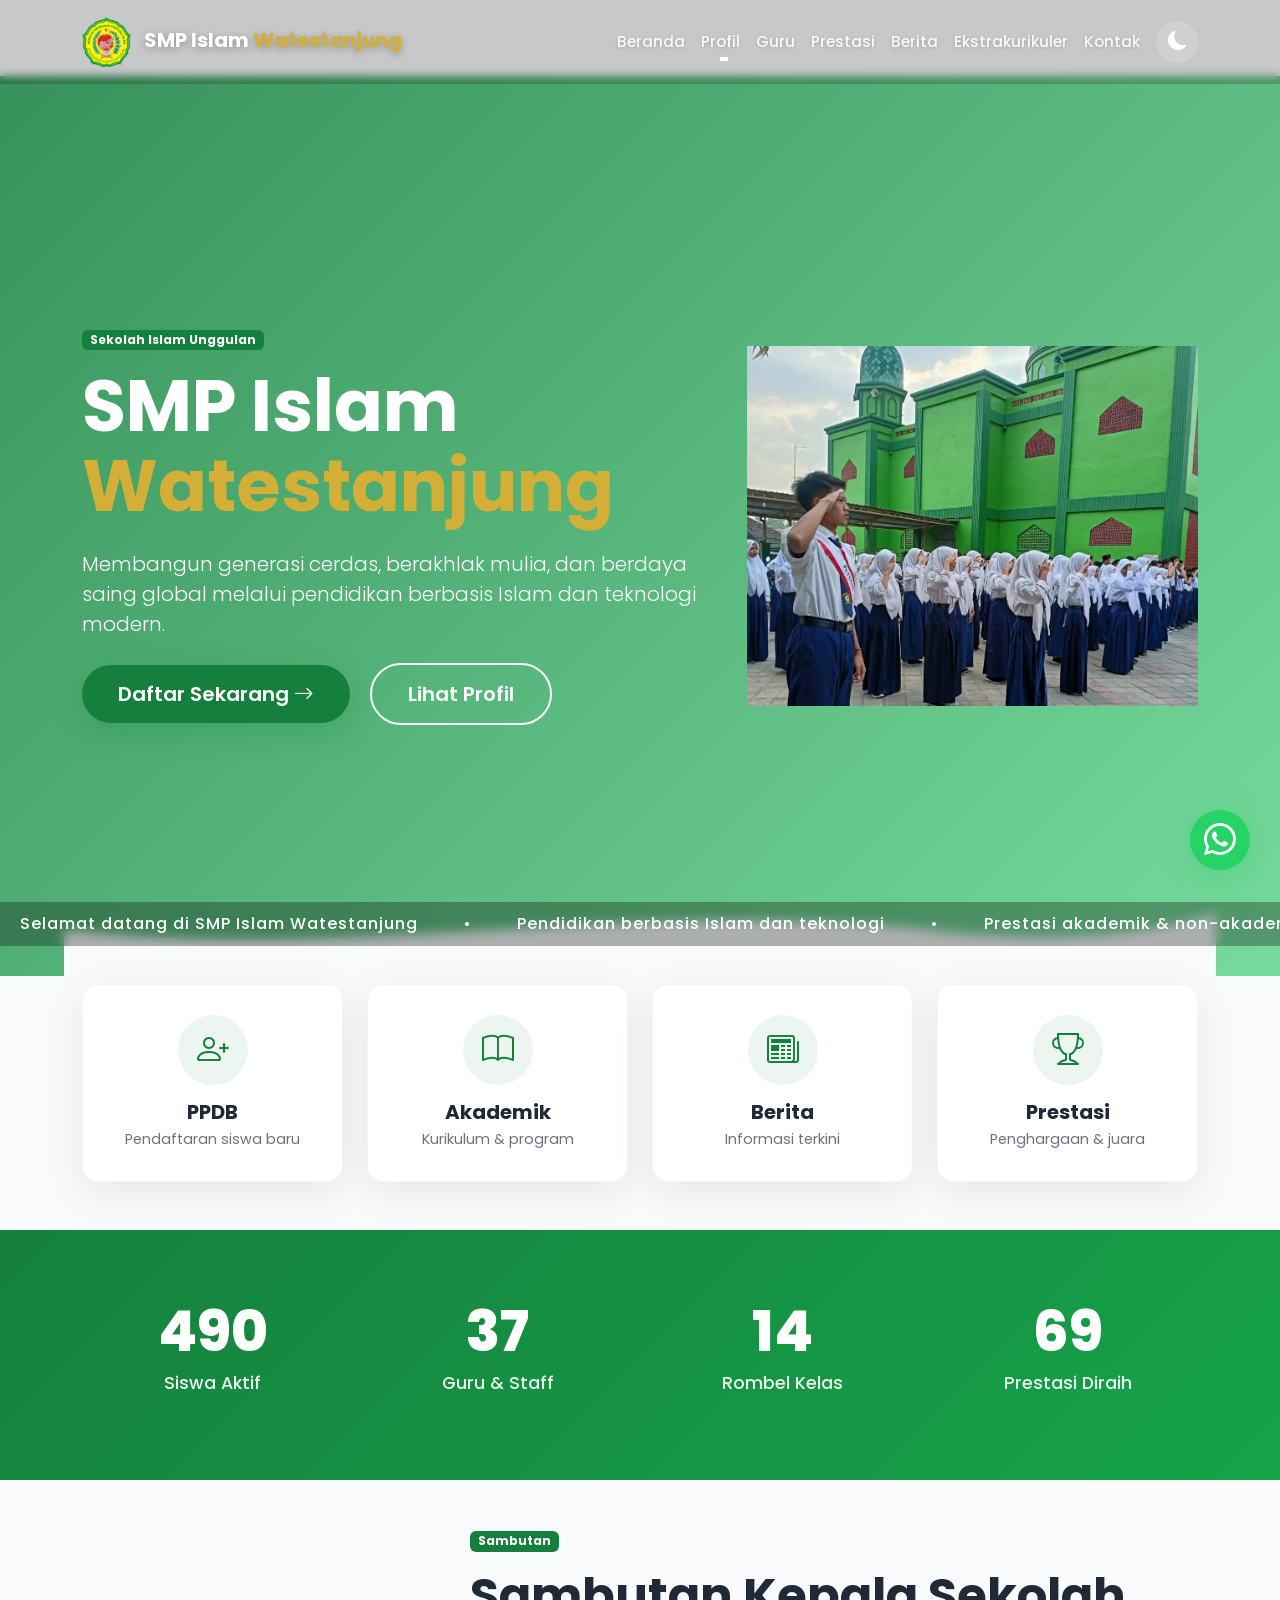
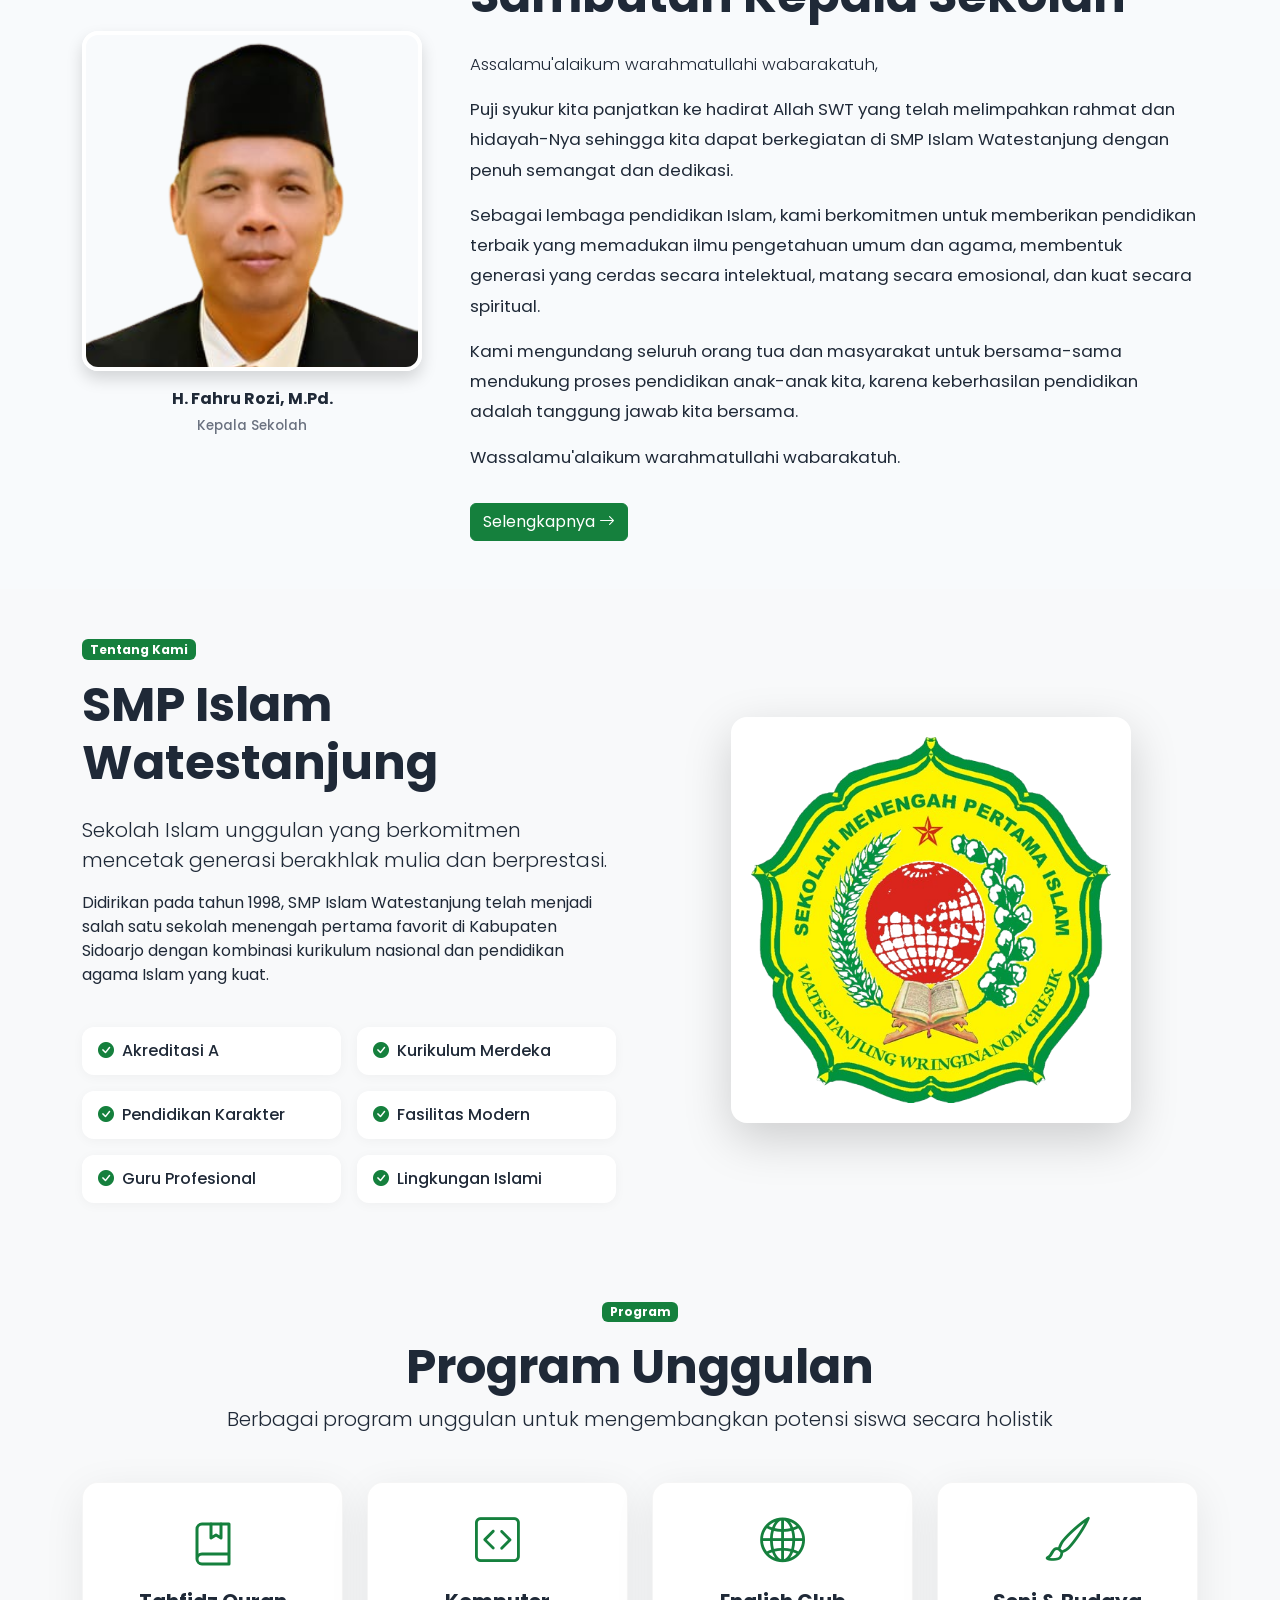
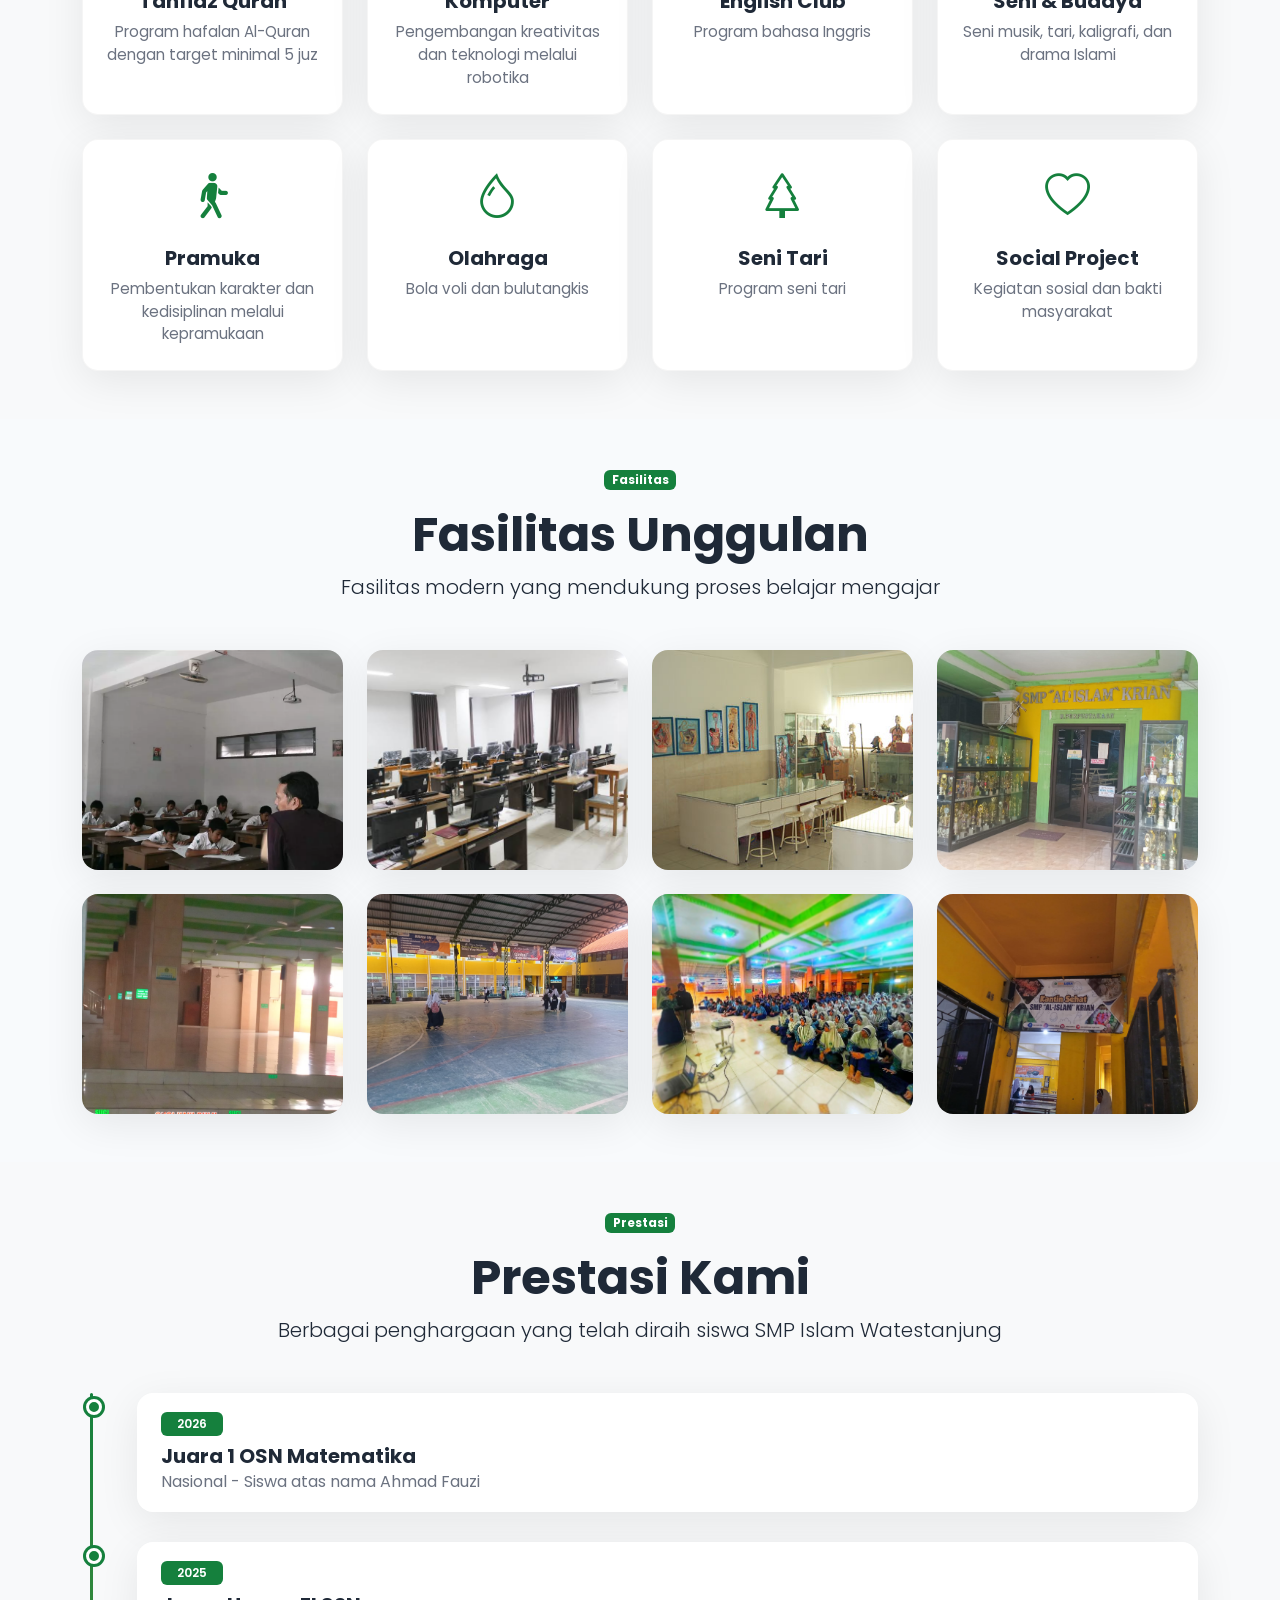
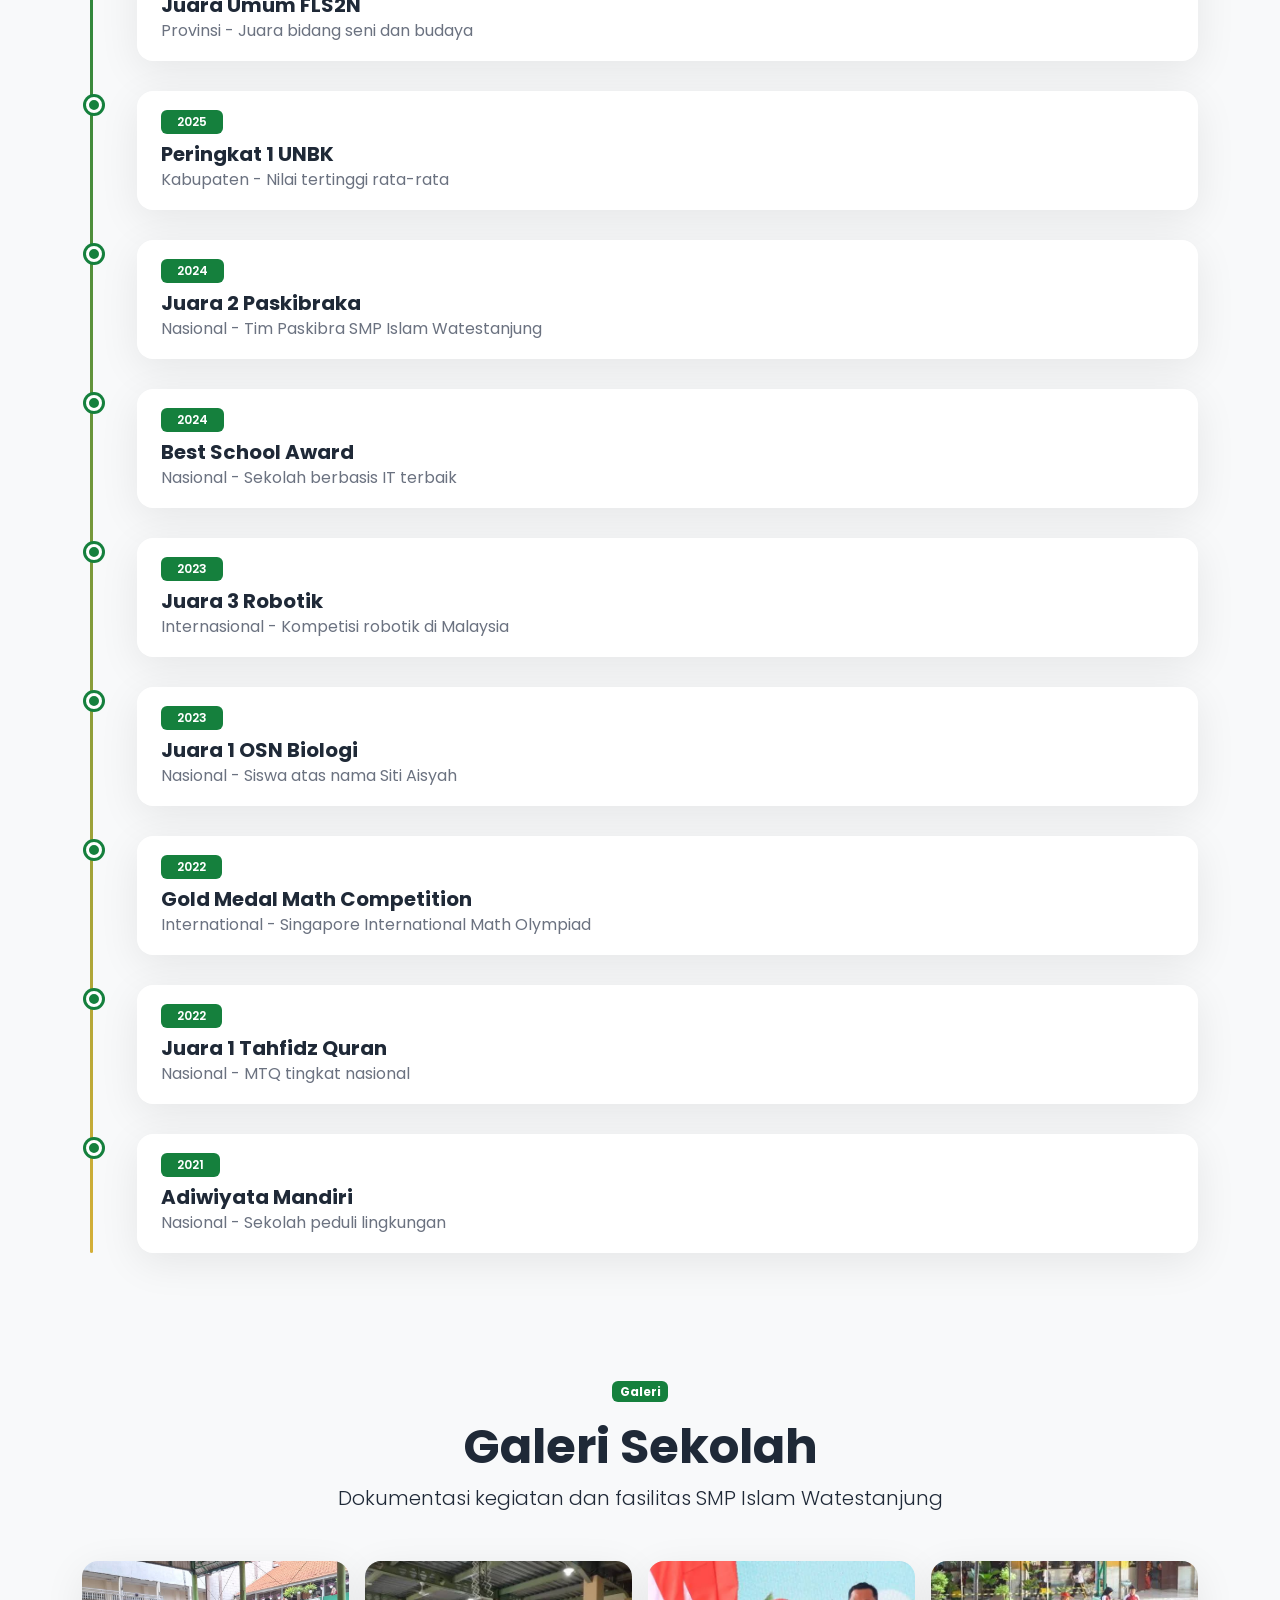
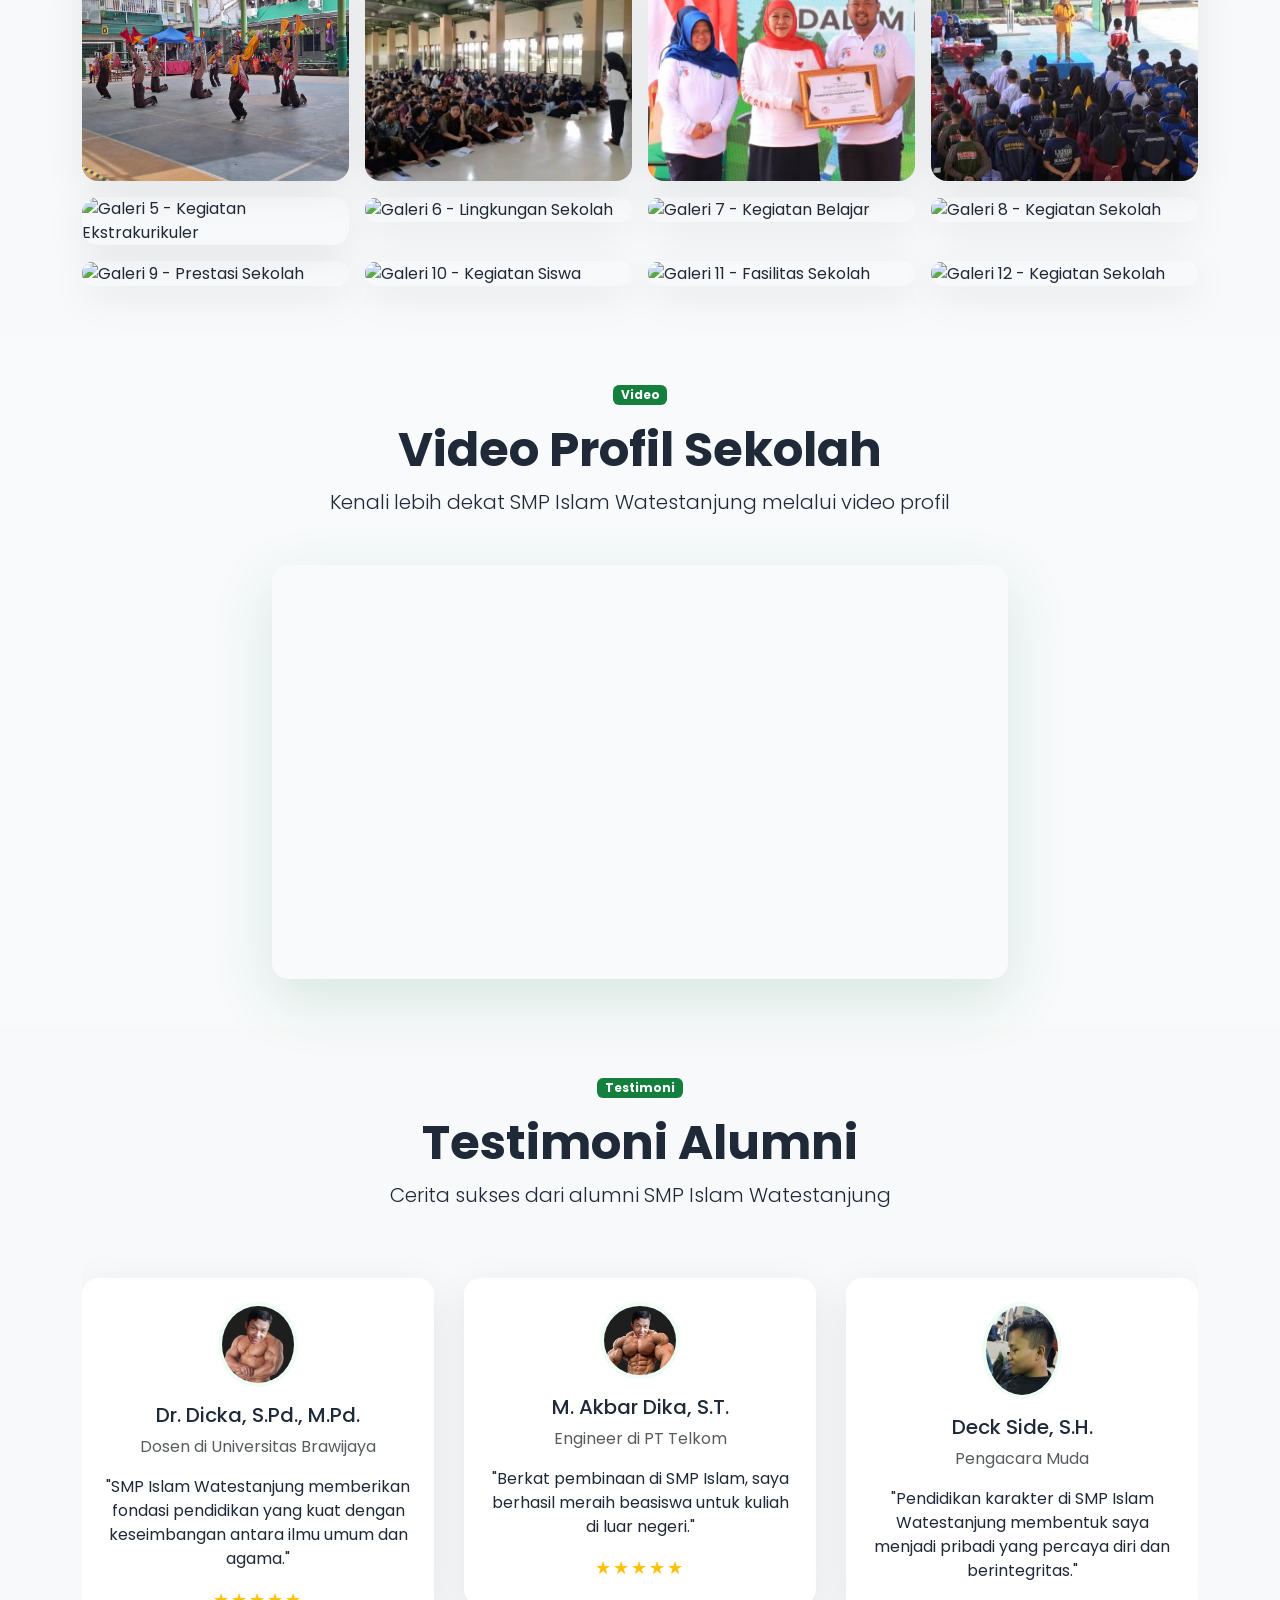
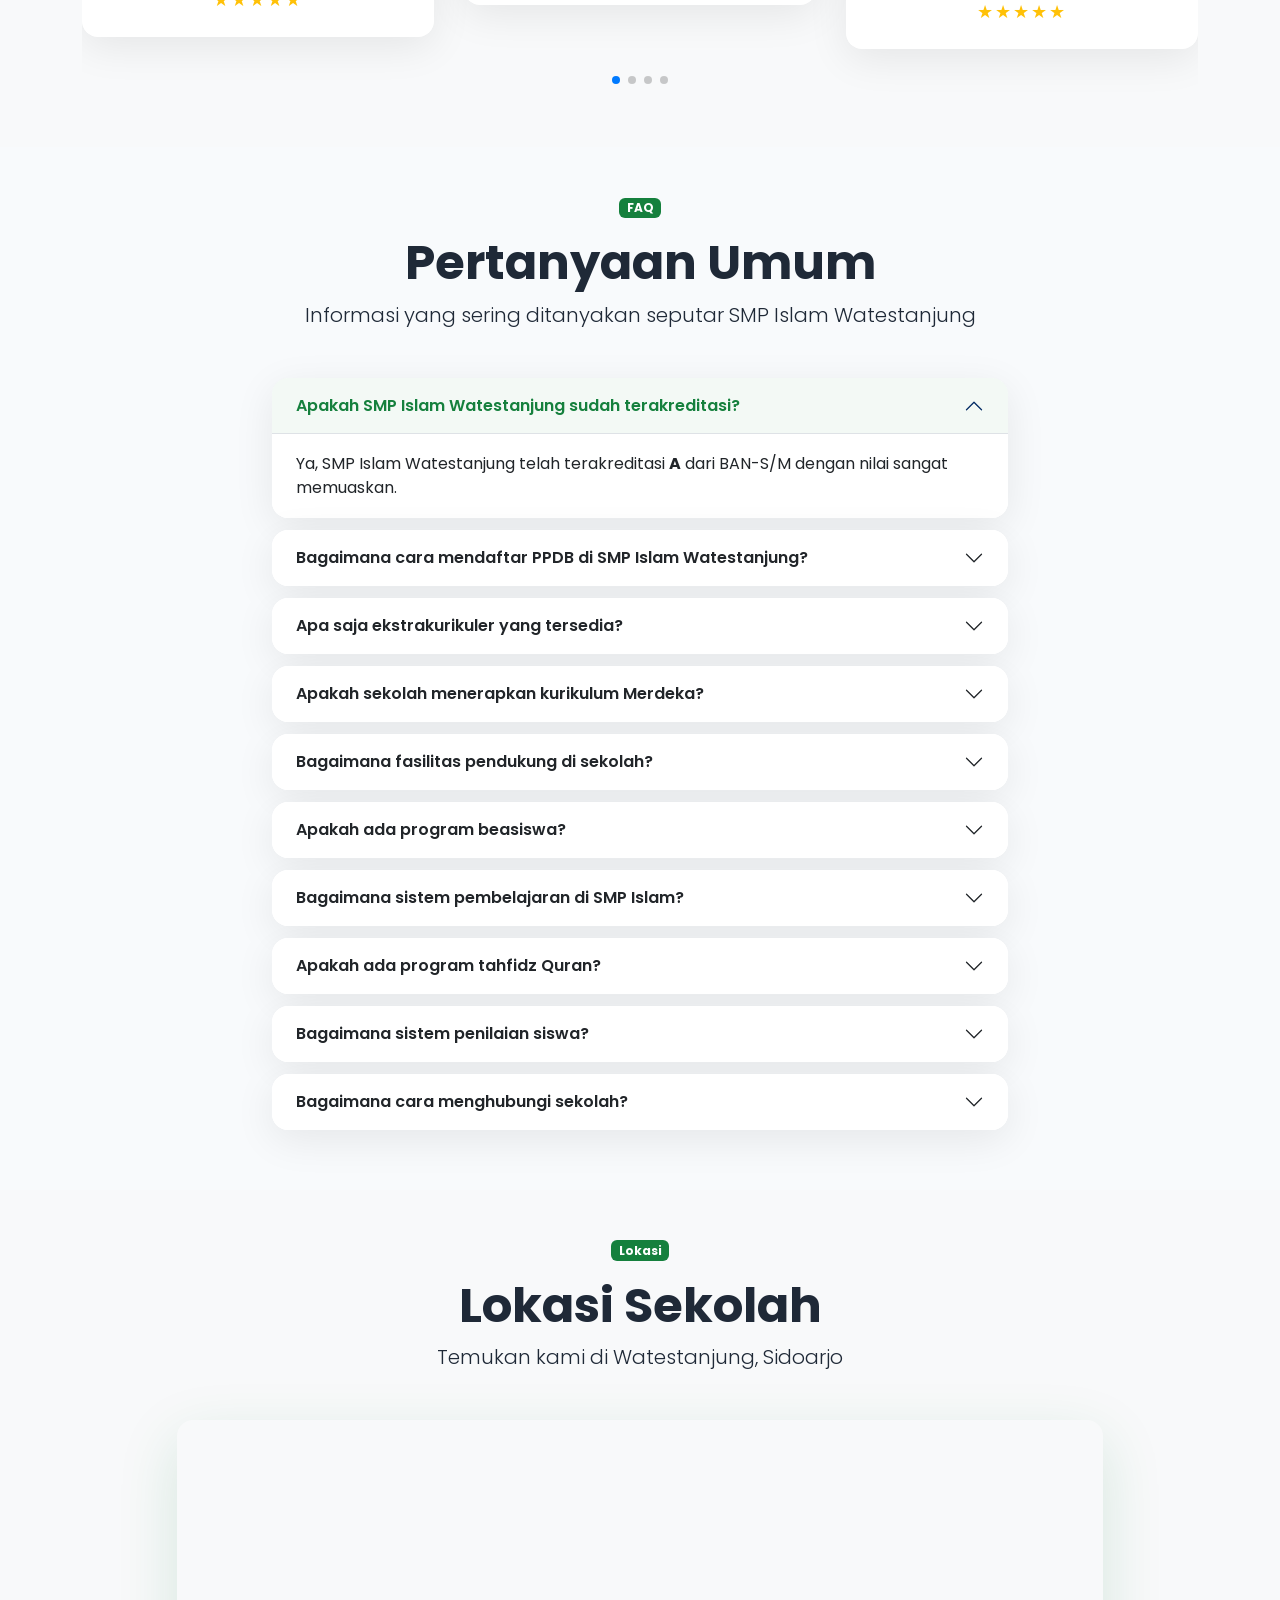
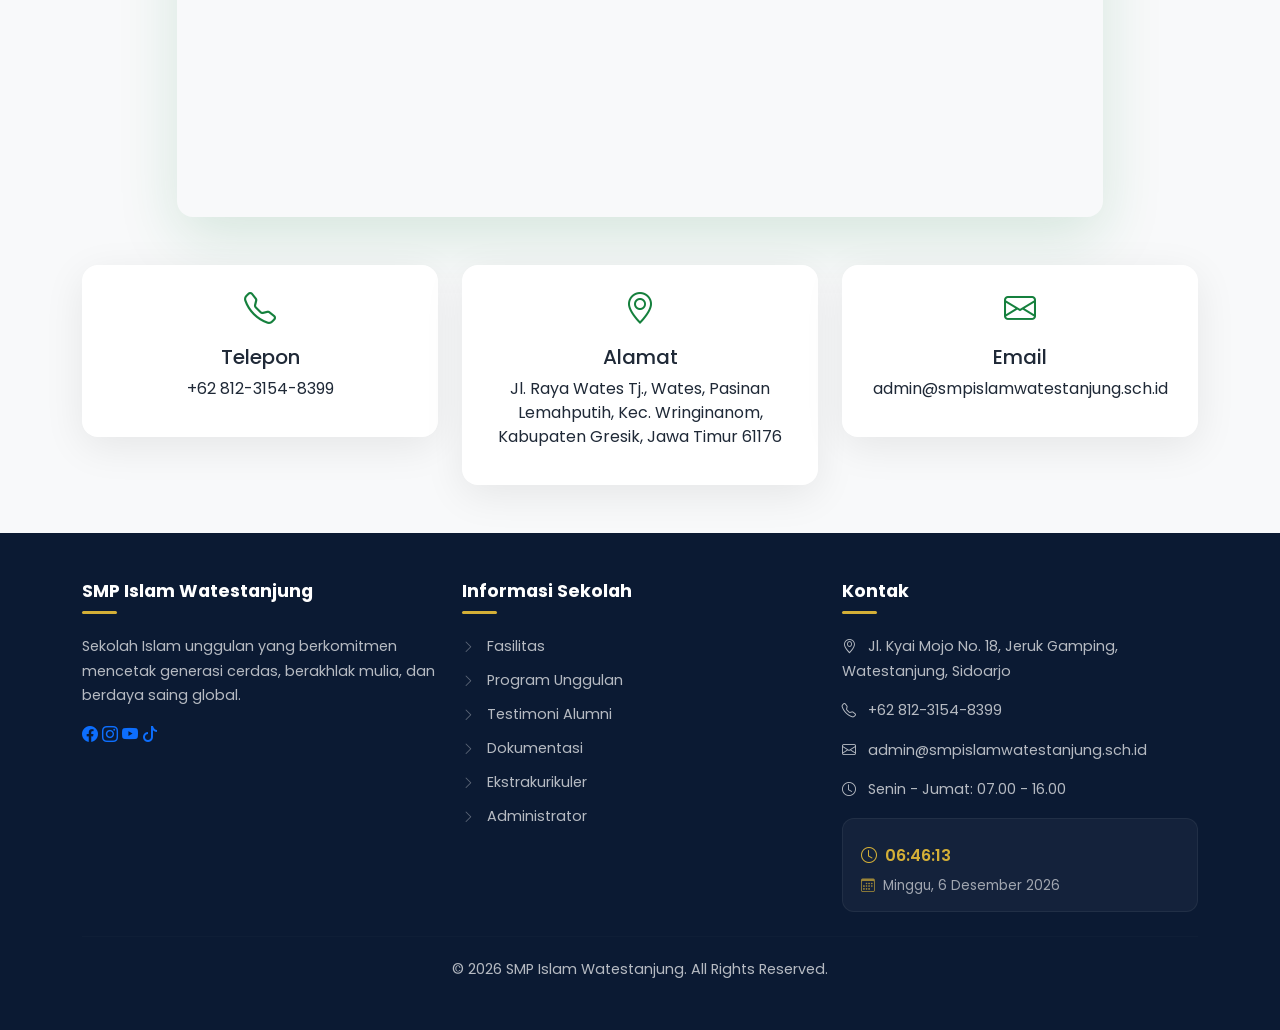
==== commit 9bcd78fb: "switch ke smpislam-watestanjung" ====
--- a/index.html
+++ b/index.html
@@ -1,70 +1,77 @@
 <!DOCTYPE html>
 <html lang="id">
+
 <head>
     <meta charset="UTF-8" />
     <meta name="viewport" content="width=device-width, initial-scale=1.0" />
-    
+
     <!-- SEO - META TAGS LENGKAP -->
-    <title>SMP Al Islam Krian - Sekolah Islam Unggulan di Sidoarjo</title>
-    <meta name="description" content="SMP Al Islam Krian adalah sekolah Islam unggulan di Sidoarjo dengan program Tahfidz Quran, Robotika, dan prestasi akademik. Informasi PPDB 2026/2027, fasilitas, dan berita terkini." />
-    <meta name="keywords" content="SMP Al Islam Krian, sekolah islam Sidoarjo, PPDB Sidoarjo, sekolah unggulan, tahfidz Quran, robotika, prestasi sekolah, SMP Islam Krian" />
+    <title>SMP Islam Watestanjung - Sekolah Islam Unggulan di Sidoarjo</title>
+    <meta name="description"
+        content="SMP Islam Watestanjung adalah sekolah Islam unggulan di Sidoarjo dengan program Tahfidz Quran, Robotika, dan prestasi akademik. Informasi PPDB 2026/2027, fasilitas, dan berita terkini." />
+    <meta name="keywords"
+        content="SMP Islam Watestanjung, sekolah islam Sidoarjo, PPDB Sidoarjo, sekolah unggulan, tahfidz Quran, robotika, prestasi sekolah, SMP Islam Watestanjung" />
     <meta name="robots" content="index, follow" />
-    <meta name="author" content="SMP Al Islam Krian" />
+    <meta name="author" content="SMP Islam Watestanjung" />
     <meta name="language" content="id" />
-    <link rel="canonical" href="https://smpalislamkrian.sch.id/" />
-    
+    <link rel="canonical" href="https://smpislamwatestanjung.sch.id/" />
+
     <!-- Open Graph / Facebook -->
     <meta property="og:type" content="website" />
-    <meta property="og:url" content="https://smpalislamkrian.sch.id/" />
-    <meta property="og:title" content="SMP Al Islam Krian - Sekolah Islam Unggulan di Sidoarjo" />
-    <meta property="og:description" content="SMP Al Islam Krian, sekolah Islam unggulan di Sidoarjo dengan program Tahfidz Quran, Robotika, dan prestasi akademik." />
-    <meta property="og:image" content="https://smpalislamkrian.sch.id/assets/logo/logo-smp-al-islam.png" />
-    
+    <meta property="og:url" content="https://smpislamwatestanjung.sch.id/" />
+    <meta property="og:title" content="SMP Islam Watestanjung - Sekolah Islam Unggulan di Sidoarjo" />
+    <meta property="og:description"
+        content="SMP Islam Watestanjung, sekolah Islam unggulan di Sidoarjo dengan program Tahfidz Quran, Robotika, dan prestasi akademik." />
+    <meta property="og:image" content="https://smpislamwatestanjung.sch.id/assets/logo/logo-smp-islam.png" />
+
     <!-- Twitter -->
     <meta name="twitter:card" content="summary_large_image" />
-    <meta name="twitter:title" content="SMP Al Islam Krian - Sekolah Islam Unggulan" />
-    <meta name="twitter:description" content="SMP Al Islam Krian, sekolah Islam unggulan di Sidoarjo." />
-    <meta name="twitter:image" content="https://smpalislamkrian.sch.id/assets/logo/logo-smp-al-islam.png" />
-    
+    <meta name="twitter:title" content="SMP Islam Watestanjung - Sekolah Islam Unggulan" />
+    <meta name="twitter:description" content="SMP Islam Watestanjung, sekolah Islam unggulan di Sidoarjo." />
+    <meta name="twitter:image" content="https://smpislamwatestanjung.sch.id/assets/logo/logo-smp-islam.png" />
+
     <!-- Favicon -->
-    <link rel="icon" type="image/png" sizes="64x64" href="assets/logo/logo-smp-al-islam.png" />
-    <link rel="apple-touch-icon" sizes="180x180" href="assets/logo/logo-smp-al-islam.png" />
-    
+    <link rel="icon" type="image/png" sizes="32x32" href="assets/logo/logo-smp-islam.png" />
+    <link rel="icon" type="image/png" sizes="16x16" href="assets/logo/logo-smp-islam.png" />
+    <link rel="apple-touch-icon" sizes="180x180" href="assets/logo/logo-smp-islam.png" />
+    <link rel="shortcut icon" href="assets/logo/logo-smp-islam.png" />
+
     <!-- Bootstrap 5.3 CSS -->
     <link href="https://cdn.jsdelivr.net/npm/bootstrap@5.3.2/dist/css/bootstrap.min.css" rel="stylesheet" />
-    
+
     <!-- Bootstrap Icons -->
     <link href="https://cdn.jsdelivr.net/npm/bootstrap-icons@1.11.3/font/bootstrap-icons.css" rel="stylesheet" />
-    
+
     <!-- Google Fonts Poppins -->
-    <link href="https://fonts.googleapis.com/css2?family=Poppins:wght@300;400;500;600;700;800;900&display=swap" rel="stylesheet" />
-    
+    <link href="https://fonts.googleapis.com/css2?family=Poppins:wght@300;400;500;600;700;800;900&display=swap"
+        rel="stylesheet" />
+
     <!-- AOS Animation -->
     <link href="https://unpkg.com/aos@2.3.1/dist/aos.css" rel="stylesheet" />
-    
+
     <!-- SwiperJS CSS -->
     <link href="https://cdn.jsdelivr.net/npm/swiper@11/swiper-bundle.min.css" rel="stylesheet" />
-    
+
     <!-- Custom CSS -->
     <link href="Frontend/css/style.css" rel="stylesheet" />
     <link href="Frontend/css/responsive.css" rel="stylesheet" />
     <link href="Frontend/css/animation.css" rel="stylesheet" />
-    
+
     <!-- SCHEMA MARKUP (JSON-LD) - Untuk SEO & Rich Snippet -->
     <script type="application/ld+json">
     {
         "@context": "https://schema.org",
         "@type": "EducationalOrganization",
-        "name": "SMP Al Islam Krian",
-        "alternateName": "SMP Al-Islam Krian",
+        "name": "SMP Islam Watestanjung",
+        "alternateName": "SMP Islam Watestanjung",
         "description": "Sekolah Islam unggulan di Sidoarjo dengan program tahfidz Quran, robotika, dan prestasi akademik.",
-        "url": "https://smpalislamkrian.sch.id",
+        "url": "https://smpislamwatestanjung.sch.id",
         "telephone": "+6281231548399",
-        "email": "admin@smpalislam-krian.sch.id",
+        "email": "admin@smpislamwatestanjung.sch.id",
         "address": {
             "@type": "PostalAddress",
             "streetAddress": "Jl. Kyai Mojo No. 18, Jeruk Gamping",
-            "addressLocality": "Krian",
+            "addressLocality": "Watestanjung",
             "addressRegion": "Sidoarjo",
             "postalCode": "61262",
             "addressCountry": "ID"
@@ -72,18 +79,19 @@
         "foundingDate": "1998",
         "openingHours": "Mo-Fr 07:00-16:00",
         "sameAs": [
-            "https://facebook.com/smpalislamkrian",
-            "https://instagram.com/smpalislamkrian"
+            "https://facebook.com/smpislamwatestanjung",
+            "https://instagram.com/smpislamwatestanjung"
         ]
     }
     </script>
 </head>
+
 <body>
     <!-- LOADING SCREEN -->
     <div id="loading-screen">
         <div class="loader-wrapper">
             <div class="loader-ring"></div>
-            <div class="loader-text">SMP Al Islam Krian</div>
+            <div class="loader-text">SMP Islam Watestanjung</div>
         </div>
     </div>
 
@@ -93,8 +101,8 @@
     <nav class="navbar navbar-expand-lg fixed-top" id="mainNav">
         <div class="container">
             <a class="navbar-brand" href="index.html">
-                <img src="assets/logo/logo-smp-al-islam.png" alt="Logo SMP Al Islam Krian" height="50" class="me-2" />
-                <span class="brand-text">SMP Al Islam <span>Krian</span></span>
+                <img src="assets/logo/logo-smp-islam.png" alt="Logo SMP Islam Watestanjung" height="50" class="me-2" />
+                <span class="brand-text">SMP Islam <span>Watestanjung</span></span>
             </a>
             <button class="navbar-toggler" type="button" data-bs-toggle="collapse" data-bs-target="#navbarNav"
                 aria-controls="navbarNav" aria-expanded="false" aria-label="Toggle navigation">
@@ -102,20 +110,24 @@
             </button>
             <div class="collapse navbar-collapse" id="navbarNav">
                 <ul class="navbar-nav ms-auto">
-                    <li class="nav-item"><a class="nav-link active" href="index.html#home">Beranda</a></li>
+                    <li class="nav-item"><a class="nav-link active" href="index.html">Beranda</a></li>
                     <li class="nav-item dropdown">
                         <a class="nav-link dropdown-toggle" href="#" id="navbarDropdownProfil" role="button"
                             data-bs-toggle="dropdown" aria-expanded="false">Profil</a>
                         <ul class="dropdown-menu" aria-labelledby="navbarDropdownProfil">
                             <li><a class="dropdown-item" href="Frontend/navbar/profil/sejarah.html">Sejarah</a></li>
-                            <li><a class="dropdown-item" href="Frontend/navbar/profil/visi-misi.html">Visi &amp; Misi</a></li>
-                            <li><a class="dropdown-item" href="Frontend/navbar/profil/sambutan.html">Sambutan Kepsek</a></li>
+                            <li><a class="dropdown-item" href="Frontend/navbar/profil/visi-misi.html">Visi &amp;
+                                    Misi</a></li>
+                            <li><a class="dropdown-item" href="Frontend/navbar/profil/sambutan.html">Sambutan Kepsek</a>
+                            </li>
                         </ul>
                     </li>
                     <li class="nav-item"><a class="nav-link" href="Frontend/navbar/guru/guru.php">Guru</a></li>
-                    <li class="nav-item"><a class="nav-link" href="Frontend/navbar/prestasi/prestasi.php">Prestasi</a></li>
+                    <li class="nav-item"><a class="nav-link" href="Frontend/navbar/prestasi/prestasi.php">Prestasi</a>
+                    </li>
                     <li class="nav-item"><a class="nav-link" href="Frontend/navbar/berita/berita.php">Berita</a></li>
-                    <li class="nav-item"><a class="nav-link" href="Frontend/navbar/ekstra/ekstra.html">Ekstrakurikuler</a></li>
+                    <li class="nav-item"><a class="nav-link"
+                            href="Frontend/navbar/ekstra/ekstra.html">Ekstrakurikuler</a></li>
                     <li class="nav-item"><a class="nav-link" href="Frontend/navbar/kontak/kontak.html">Kontak</a></li>
                 </ul>
                 <button class="btn btn-dark-mode ms-2" id="darkModeToggle" aria-label="Toggle Dark Mode">
@@ -137,16 +149,20 @@
             <div class="row align-items-center min-vh-100">
                 <div class="col-lg-7 text-white" data-aos="fade-up" data-aos-duration="1000">
                     <span class="badge bg-primary mb-3">Sekolah Islam Unggulan</span>
-                    <h1 class="display-2 fw-bold mb-4">SMP Al Islam <br /><span class="text-accent">Krian</span></h1>
+                    <h1 class="display-2 fw-bold mb-4">SMP Islam <br /><span class="text-accent">Watestanjung</span>
+                    </h1>
                     <p class="lead mb-4">Membangun generasi cerdas, berakhlak mulia, dan berdaya saing global melalui
                         pendidikan berbasis Islam dan teknologi modern.</p>
                     <div class="hero-buttons">
-                        <a href="index.html#ppdb" class="btn btn-primary btn-lg me-3 ripple">Daftar Sekarang <i class="bi bi-arrow-right"></i></a>
-                        <a href="Frontend/navbar/profil/sejarah.html" class="btn btn-outline-light btn-lg">Lihat Profil</a>
+                        <a href="index.html#ppdb" class="btn btn-primary btn-lg me-3 ripple">Daftar Sekarang <i
+                                class="bi bi-arrow-right"></i></a>
+                        <a href="Frontend/navbar/profil/sejarah.html" class="btn btn-outline-light btn-lg">Lihat
+                            Profil</a>
                     </div>
                 </div>
                 <div class="col-lg-5 d-none d-lg-block" data-aos="fade-left" data-aos-duration="1000">
-                    <img src="assets/hero/floating-image.jpg" alt="Ilustrasi Sekolah" class="img-fluid floating-image" />
+                    <img src="assets/hero/floating-image.jpg" alt="Ilustrasi Sekolah"
+                        class="img-fluid floating-image" />
                 </div>
             </div>
         </div>
@@ -157,7 +173,7 @@
         </div>
         <div class="running-text">
             <div class="running-text-content">
-                <span>Selamat datang di SMP Al Islam Krian</span>
+                <span>Selamat datang di SMP Islam Watestanjung</span>
                 <span>•</span>
                 <span>Pendidikan berbasis Islam dan teknologi</span>
                 <span>•</span>
@@ -167,7 +183,7 @@
                 <span>•</span>
                 <span>PPDB 2026/2027 telah dibuka!</span>
                 <span>•</span>
-                <span>Selamat datang di SMP Al Islam Krian</span>
+                <span>Selamat datang di SMP Islam Watestanjung</span>
                 <span>•</span>
                 <span>Pendidikan berbasis Islam dan teknologi</span>
                 <span>•</span>
@@ -254,9 +270,10 @@
             <div class="row align-items-center g-5">
                 <div class="col-lg-4" data-aos="fade-right">
                     <div class="sambutan-foto text-center">
-                        <img src="assets/guru/kepala-sekolah.png" alt="Kepala Sekolah SMP Al Islam Krian" class="img-fluid rounded-4 shadow" />
+                        <img src="assets/guru/kepala.png" alt="Kepala Sekolah SMP Islam Watestanjung"
+                            class="img-fluid rounded-4 shadow" />
                         <div class="sambutan-signature mt-3">
-                            <p class="fw-bold mb-0 mt-2">Dyah Rakhmayanti, S.T., M.Pd.</p>
+                            <p class="fw-bold mb-0 mt-2">H. Fahru Rozi, M.Pd.</p>
                             <small>Kepala Sekolah</small>
                         </div>
                     </div>
@@ -267,15 +284,18 @@
                     <div class="sambutan-text">
                         <p class="lead">Assalamu'alaikum warahmatullahi wabarakatuh,</p>
                         <p>Puji syukur kita panjatkan ke hadirat Allah SWT yang telah melimpahkan rahmat dan hidayah-Nya
-                            sehingga kita dapat berkegiatan di SMP Al Islam Krian dengan penuh semangat dan dedikasi.</p>
+                            sehingga kita dapat berkegiatan di SMP Islam Watestanjung dengan penuh semangat dan
+                            dedikasi.</p>
                         <p>Sebagai lembaga pendidikan Islam, kami berkomitmen untuk memberikan pendidikan terbaik yang
                             memadukan ilmu pengetahuan umum dan agama, membentuk generasi yang cerdas secara
                             intelektual, matang secara emosional, dan kuat secara spiritual.</p>
                         <p>Kami mengundang seluruh orang tua dan masyarakat untuk bersama-sama mendukung proses
-                            pendidikan anak-anak kita, karena keberhasilan pendidikan adalah tanggung jawab kita bersama.</p>
+                            pendidikan anak-anak kita, karena keberhasilan pendidikan adalah tanggung jawab kita
+                            bersama.</p>
                         <p>Wassalamu'alaikum warahmatullahi wabarakatuh.</p>
                     </div>
-                    <a href="Frontend/navbar/profil/sambutan.html" class="btn btn-primary ripple mt-3">Selengkapnya <i class="bi bi-arrow-right"></i></a>
+                    <a href="Frontend/navbar/profil/sambutan.html" class="btn btn-primary ripple mt-3">Selengkapnya <i
+                            class="bi bi-arrow-right"></i></a>
                 </div>
             </div>
         </div>
@@ -287,10 +307,13 @@
             <div class="row g-5 align-items-center">
                 <div class="col-lg-6" data-aos="fade-right">
                     <span class="badge bg-primary mb-3">Tentang Kami</span>
-                    <h2 class="display-5 fw-bold mb-4">SMP Al Islam Krian</h2>
-                    <p class="lead">Sekolah Islam unggulan yang berkomitmen mencetak generasi berakhlak mulia dan berprestasi.</p>
-                    <p>Didirikan pada tahun 1998, SMP Al Islam Krian telah menjadi salah satu sekolah menengah pertama
-                        favorit di Kabupaten Sidoarjo dengan kombinasi kurikulum nasional dan pendidikan agama Islam yang kuat.</p>
+                    <h2 class="display-5 fw-bold mb-4">SMP Islam Watestanjung</h2>
+                    <p class="lead">Sekolah Islam unggulan yang berkomitmen mencetak generasi berakhlak mulia dan
+                        berprestasi.</p>
+                    <p>Didirikan pada tahun 1998, SMP Islam Watestanjung telah menjadi salah satu sekolah menengah
+                        pertama
+                        favorit di Kabupaten Sidoarjo dengan kombinasi kurikulum nasional dan pendidikan agama Islam
+                        yang kuat.</p>
                     <div class="row g-3 mt-4">
                         <div class="col-sm-6">
                             <div class="keunggulan-item d-flex align-items-center">
@@ -332,40 +355,8 @@
                 </div>
                 <div class="col-lg-6" data-aos="fade-left">
                     <div class="logo-tentang text-center">
-                        <img src="assets/logo/logo-smp-al-islam.png" alt="Logo SMP Al Islam Krian" class="img-fluid rounded-4 shadow-lg" />
-                    </div>
-                </div>
-            </div>
-        </div>
-    </section>
-
-    <!-- VISI MISI -->
-    <section class="visi-misi py-5" id="visi-misi">
-        <div class="container">
-            <div class="text-center mb-5" data-aos="fade-up">
-                <span class="badge bg-primary mb-3">Visi &amp; Misi</span>
-                <h2 class="display-5 fw-bold">Visi &amp; Misi Kami</h2>
-            </div>
-            <div class="row g-4">
-                <div class="col-lg-6" data-aos="flip-left" data-aos-duration="800">
-                    <div class="vision-card p-4 h-100">
-                        <div class="vision-icon mb-3"><i class="bi bi-eye"></i></div>
-                        <h3 class="fw-bold">Visi</h3>
-                        <p class="lead">Terwujudnya generasi muslim yang cerdas, berakhlak mulia, dan berdaya saing
-                            global berdasarkan Al-Qur'an dan Sunnah.</p>
-                    </div>
-                </div>
-                <div class="col-lg-6" data-aos="flip-right" data-aos-duration="800">
-                    <div class="mission-card p-4 h-100">
-                        <div class="vision-icon mb-3"><i class="bi bi-bullseye"></i></div>
-                        <h3 class="fw-bold">Misi</h3>
-                        <ul class="list-unstyled">
-                            <li><i class="bi bi-check-lg me-2"></i> Menyelenggarakan pendidikan berkualitas dengan kurikulum nasional dan agama</li>
-                            <li><i class="bi bi-check-lg me-2"></i> Membentuk karakter siswa dengan nilai-nilai Islam dan kebangsaan</li>
-                            <li><i class="bi bi-check-lg me-2"></i> Mengembangkan potensi akademik dan non-akademik siswa</li>
-                            <li><i class="bi bi-check-lg me-2"></i> Mewujudkan lingkungan belajar yang inovatif dan menyenangkan</li>
-                            <li><i class="bi bi-check-lg me-2"></i> Menjalin kerjasama dengan orang tua dan masyarakat</li>
-                        </ul>
+                        <img src="assets/logo/logo-smp-islam.png" alt="Logo SMP Islam Watestanjung"
+                            class="img-fluid rounded-4 shadow-lg" />
                     </div>
                 </div>
             </div>
@@ -405,8 +396,8 @@
                 <div class="col-md-6 col-lg-3" data-aos="zoom-in" data-aos-delay="300">
                     <div class="program-card text-center p-4">
                         <div class="program-icon"><i class="bi bi-globe2"></i></div>
-                        <h5>Language Club</h5>
-                        <p>Program bahasa Inggris, Arab, dan Mandarin</p>
+                        <h5>English Club</h5>
+                        <p>Program bahasa Inggris</p>
                     </div>
                 </div>
                 <div class="col-md-6 col-lg-3" data-aos="zoom-in" data-aos-delay="400">
@@ -427,14 +418,14 @@
                     <div class="program-card text-center p-4">
                         <div class="program-icon"><i class="bi bi-droplet"></i></div>
                         <h5>Olahraga</h5>
-                        <p>Futsal, basket, voli, dan renang</p>
+                        <p>Bola voli dan bulutangkis</p>
                     </div>
                 </div>
                 <div class="col-md-6 col-lg-3" data-aos="zoom-in" data-aos-delay="700">
                     <div class="program-card text-center p-4">
                         <div class="program-icon"><i class="bi bi-tree"></i></div>
-                        <h5>Go Green</h5>
-                        <p>Program peduli lingkungan dan penghijauan</p>
+                        <h5>Seni Tari</h5>
+                        <p>Program seni tari</p>
                     </div>
                 </div>
                 <div class="col-md-6 col-lg-3" data-aos="zoom-in" data-aos-delay="800">
@@ -539,7 +530,7 @@
             <div class="text-center mb-5" data-aos="fade-up">
                 <span class="badge bg-primary mb-3">Prestasi</span>
                 <h2 class="display-5 fw-bold">Prestasi Kami</h2>
-                <p class="lead">Berbagai penghargaan yang telah diraih siswa SMP Al Islam Krian</p>
+                <p class="lead">Berbagai penghargaan yang telah diraih siswa SMP Islam Watestanjung</p>
             </div>
             <div class="timeline">
                 <div class="timeline-item" data-aos="fade-right" data-aos-delay="100">
@@ -567,7 +558,7 @@
                     <div class="timeline-content">
                         <span class="badge bg-primary">2024</span>
                         <h5>Juara 2 Paskibraka</h5>
-                        <p>Nasional - Tim Paskibra SMA Al Islam Krian</p>
+                        <p>Nasional - Tim Paskibra SMP Islam Watestanjung</p>
                     </div>
                 </div>
                 <div class="timeline-item" data-aos="fade-right" data-aos-delay="500">
@@ -622,7 +613,7 @@
             <div class="text-center mb-5" data-aos="fade-up">
                 <span class="badge bg-primary mb-3">Galeri</span>
                 <h2 class="display-5 fw-bold">Galeri Sekolah</h2>
-                <p class="lead">Dokumentasi kegiatan dan fasilitas SMP Al Islam Krian</p>
+                <p class="lead">Dokumentasi kegiatan dan fasilitas SMP Islam Watestanjung</p>
             </div>
             <div class="row g-3">
                 <div class="col-sm-6 col-md-4 col-lg-3" data-aos="zoom-in" data-aos-delay="100">
@@ -651,7 +642,8 @@
                 </div>
                 <div class="col-sm-6 col-md-4 col-lg-3" data-aos="zoom-in" data-aos-delay="500">
                     <div class="galeri-item">
-                        <img src="assets/gallery/gallery-5.jpg" alt="Galeri 5 - Kegiatan Ekstrakurikuler" class="img-fluid" />
+                        <img src="assets/gallery/gallery-5.jpg" alt="Galeri 5 - Kegiatan Ekstrakurikuler"
+                            class="img-fluid" />
                         <div class="galeri-overlay"><i class="bi bi-search"></i></div>
                     </div>
                 </div>
@@ -687,7 +679,8 @@
                 </div>
                 <div class="col-sm-6 col-md-4 col-lg-3" data-aos="zoom-in" data-aos-delay="1100">
                     <div class="galeri-item">
-                        <img src="assets/gallery/gallery-11.jpg" alt="Galeri 11 - Fasilitas Sekolah" class="img-fluid" />
+                        <img src="assets/gallery/gallery-11.jpg" alt="Galeri 11 - Fasilitas Sekolah"
+                            class="img-fluid" />
                         <div class="galeri-overlay"><i class="bi bi-search"></i></div>
                     </div>
                 </div>
@@ -707,14 +700,13 @@
             <div class="text-center mb-5" data-aos="fade-up">
                 <span class="badge bg-primary mb-3">Video</span>
                 <h2 class="display-5 fw-bold">Video Profil Sekolah</h2>
-                <p class="lead">Kenali lebih dekat SMP Al Islam Krian melalui video profil</p>
+                <p class="lead">Kenali lebih dekat SMP Islam Watestanjung melalui video profil</p>
             </div>
             <div class="row justify-content-center" data-aos="fade-up">
                 <div class="col-lg-8">
                     <div class="video-wrapper ratio ratio-16x9">
-                        <iframe src="https://www.youtube.com/embed/0MMRmmdyWrc" 
-                            title="Video Profil SMP Al Islam Krian"
-                            frameborder="0"
+                        <iframe src="https://www.youtube.com/embed/0MMRmmdyWrc"
+                            title="Video Profil SMP Islam Watestanjung" frameborder="0"
                             allow="accelerometer; autoplay; clipboard-write; encrypted-media; gyroscope; picture-in-picture"
                             allowfullscreen>
                         </iframe>
@@ -730,43 +722,51 @@
             <div class="text-center mb-5" data-aos="fade-up">
                 <span class="badge bg-primary mb-3">Testimoni</span>
                 <h2 class="display-5 fw-bold">Testimoni Alumni</h2>
-                <p class="lead">Cerita sukses dari alumni SMP Al Islam Krian</p>
+                <p class="lead">Cerita sukses dari alumni SMP Islam Watestanjung</p>
             </div>
             <div class="swiper testimoni-swiper" data-aos="fade-up">
                 <div class="swiper-wrapper">
                     <div class="swiper-slide">
                         <div class="testimoni-card text-center p-4">
-                            <img src="assets/alumni/alumni-1.jpeg" alt="Alumni 1" class="rounded-circle mb-3" width="80" />
+                            <img src="assets/alumni/alumni-1.jpeg" alt="Alumni 1" class="rounded-circle mb-3"
+                                width="80" />
                             <h5>Dr. Dicka, S.Pd., M.Pd.</h5>
                             <p class="text-muted">Dosen di Universitas Brawijaya</p>
-                            <p>"SMP Al Islam Krian memberikan fondasi pendidikan yang kuat dengan keseimbangan antara ilmu umum dan agama."</p>
+                            <p>"SMP Islam Watestanjung memberikan fondasi pendidikan yang kuat dengan keseimbangan
+                                antara ilmu umum dan agama."</p>
                             <div class="stars text-warning">★★★★★</div>
                         </div>
                     </div>
                     <div class="swiper-slide">
                         <div class="testimoni-card text-center p-4">
-                            <img src="assets/alumni/alumni-2.jpeg" alt="Alumni 2" class="rounded-circle mb-3" width="80" />
+                            <img src="assets/alumni/alumni-2.jpeg" alt="Alumni 2" class="rounded-circle mb-3"
+                                width="80" />
                             <h5>M. Akbar Dika, S.T.</h5>
                             <p class="text-muted">Engineer di PT Telkom</p>
-                            <p>"Berkat pembinaan di SMP Al Islam, saya berhasil meraih beasiswa untuk kuliah di luar negeri."</p>
+                            <p>"Berkat pembinaan di SMP Islam, saya berhasil meraih beasiswa untuk kuliah di luar
+                                negeri."</p>
                             <div class="stars text-warning">★★★★★</div>
                         </div>
                     </div>
                     <div class="swiper-slide">
                         <div class="testimoni-card text-center p-4">
-                            <img src="assets/alumni/alumni-3.jpeg" alt="Alumni 3" class="rounded-circle mb-3" width="80" />
+                            <img src="assets/alumni/alumni-3.jpeg" alt="Alumni 3" class="rounded-circle mb-3"
+                                width="80" />
                             <h5>Deck Side, S.H.</h5>
                             <p class="text-muted">Pengacara Muda</p>
-                            <p>"Pendidikan karakter di SMP Al Islam Krian membentuk saya menjadi pribadi yang percaya diri dan berintegritas."</p>
+                            <p>"Pendidikan karakter di SMP Islam Watestanjung membentuk saya menjadi pribadi yang
+                                percaya diri dan berintegritas."</p>
                             <div class="stars text-warning">★★★★★</div>
                         </div>
                     </div>
                     <div class="swiper-slide">
                         <div class="testimoni-card text-center p-4">
-                            <img src="assets/alumni/alumni-4.jpeg" alt="Alumni 4" class="rounded-circle mb-3" width="80" />
+                            <img src="assets/alumni/alumni-4.jpeg" alt="Alumni 4" class="rounded-circle mb-3"
+                                width="80" />
                             <h5>Decka Dude, S.E.</h5>
                             <p class="text-muted">Pengusaha Muda</p>
-                            <p>"Sekolah ini mengajarkan disiplin dan kerja keras yang saya terapkan hingga saat ini."</p>
+                            <p>"Sekolah ini mengajarkan disiplin dan kerja keras yang saya terapkan hingga saat ini."
+                            </p>
                             <div class="stars text-warning">★★★★★</div>
                         </div>
                     </div>
@@ -782,109 +782,139 @@
             <div class="text-center mb-5" data-aos="fade-up">
                 <span class="badge bg-primary mb-3">FAQ</span>
                 <h2 class="display-5 fw-bold">Pertanyaan Umum</h2>
-                <p class="lead">Informasi yang sering ditanyakan seputar SMP Al Islam Krian</p>
+                <p class="lead">Informasi yang sering ditanyakan seputar SMP Islam Watestanjung</p>
             </div>
             <div class="row justify-content-center">
                 <div class="col-lg-8" data-aos="fade-up">
                     <div class="accordion" id="faqAccordion">
                         <div class="accordion-item">
                             <h2 class="accordion-header">
-                                <button class="accordion-button" type="button" data-bs-toggle="collapse" data-bs-target="#faq1">
-                                    Apakah SMP Al Islam Krian sudah terakreditasi?
+                                <button class="accordion-button" type="button" data-bs-toggle="collapse"
+                                    data-bs-target="#faq1">
+                                    Apakah SMP Islam Watestanjung sudah terakreditasi?
                                 </button>
                             </h2>
                             <div id="faq1" class="accordion-collapse collapse show" data-bs-parent="#faqAccordion">
-                                <div class="accordion-body">Ya, SMP Al Islam Krian telah terakreditasi <strong>A</strong> dari BAN-S/M dengan nilai sangat memuaskan.</div>
+                                <div class="accordion-body">Ya, SMP Islam Watestanjung telah terakreditasi
+                                    <strong>A</strong> dari BAN-S/M dengan nilai sangat memuaskan.
+                                </div>
                             </div>
                         </div>
                         <div class="accordion-item">
                             <h2 class="accordion-header">
-                                <button class="accordion-button collapsed" type="button" data-bs-toggle="collapse" data-bs-target="#faq2">
-                                    Bagaimana cara mendaftar PPDB di SMP Al Islam Krian?
+                                <button class="accordion-button collapsed" type="button" data-bs-toggle="collapse"
+                                    data-bs-target="#faq2">
+                                    Bagaimana cara mendaftar PPDB di SMP Islam Watestanjung?
                                 </button>
                             </h2>
                             <div id="faq2" class="accordion-collapse collapse" data-bs-parent="#faqAccordion">
-                                <div class="accordion-body">Pendaftaran dapat dilakukan secara <strong>online</strong> melalui website resmi atau datang langsung ke sekolah dengan membawa persyaratan yang ditentukan.</div>
+                                <div class="accordion-body">Pendaftaran dapat dilakukan secara <strong>online</strong>
+                                    melalui website resmi atau datang langsung ke sekolah dengan membawa persyaratan
+                                    yang ditentukan.</div>
                             </div>
                         </div>
                         <div class="accordion-item">
                             <h2 class="accordion-header">
-                                <button class="accordion-button collapsed" type="button" data-bs-toggle="collapse" data-bs-target="#faq3">
+                                <button class="accordion-button collapsed" type="button" data-bs-toggle="collapse"
+                                    data-bs-target="#faq3">
                                     Apa saja ekstrakurikuler yang tersedia?
                                 </button>
                             </h2>
                             <div id="faq3" class="accordion-collapse collapse" data-bs-parent="#faqAccordion">
-                                <div class="accordion-body">Tersedia berbagai ekstrakurikuler seperti <strong>Tahfidz Quran, Robotics, Pramuka, Futsal, Basket, Seni Tari, Paduan Suara</strong>, dan masih banyak lainnya.</div>
+                                <div class="accordion-body">Tersedia berbagai ekstrakurikuler seperti <strong>Tahfidz
+                                        Quran, Robotics, Pramuka, Futsal, Basket, Seni Tari, Paduan Suara</strong>, dan
+                                    masih banyak lainnya.</div>
                             </div>
                         </div>
                         <div class="accordion-item">
                             <h2 class="accordion-header">
-                                <button class="accordion-button collapsed" type="button" data-bs-toggle="collapse" data-bs-target="#faq4">
+                                <button class="accordion-button collapsed" type="button" data-bs-toggle="collapse"
+                                    data-bs-target="#faq4">
                                     Apakah sekolah menerapkan kurikulum Merdeka?
                                 </button>
                             </h2>
                             <div id="faq4" class="accordion-collapse collapse" data-bs-parent="#faqAccordion">
-                                <div class="accordion-body">Ya, SMP Al Islam Krian telah menerapkan <strong>Kurikulum Merdeka</strong> dengan pendekatan pembelajaran yang berpusat pada siswa.</div>
+                                <div class="accordion-body">Ya, SMP Islam Watestanjung telah menerapkan
+                                    <strong>Kurikulum Merdeka</strong> dengan pendekatan pembelajaran yang berpusat pada
+                                    siswa.
+                                </div>
                             </div>
                         </div>
                         <div class="accordion-item">
                             <h2 class="accordion-header">
-                                <button class="accordion-button collapsed" type="button" data-bs-toggle="collapse" data-bs-target="#faq5">
+                                <button class="accordion-button collapsed" type="button" data-bs-toggle="collapse"
+                                    data-bs-target="#faq5">
                                     Bagaimana fasilitas pendukung di sekolah?
                                 </button>
                             </h2>
                             <div id="faq5" class="accordion-collapse collapse" data-bs-parent="#faqAccordion">
-                                <div class="accordion-body">Sekolah dilengkapi dengan fasilitas modern seperti <strong>laboratorium komputer, laboratorium IPA, perpustakaan, masjid, lapangan olahraga</strong>, dan ruang kelas interaktif.</div>
+                                <div class="accordion-body">Sekolah dilengkapi dengan fasilitas modern seperti
+                                    <strong>laboratorium komputer, laboratorium IPA, perpustakaan, masjid, lapangan
+                                        olahraga</strong>, dan ruang kelas interaktif.
+                                </div>
                             </div>
                         </div>
                         <div class="accordion-item">
                             <h2 class="accordion-header">
-                                <button class="accordion-button collapsed" type="button" data-bs-toggle="collapse" data-bs-target="#faq6">
+                                <button class="accordion-button collapsed" type="button" data-bs-toggle="collapse"
+                                    data-bs-target="#faq6">
                                     Apakah ada program beasiswa?
                                 </button>
                             </h2>
                             <div id="faq6" class="accordion-collapse collapse" data-bs-parent="#faqAccordion">
-                                <div class="accordion-body">Tersedia program <strong>beasiswa</strong> untuk siswa berprestasi dan kurang mampu secara ekonomi.</div>
+                                <div class="accordion-body">Tersedia program <strong>beasiswa</strong> untuk siswa
+                                    berprestasi dan kurang mampu secara ekonomi.</div>
                             </div>
                         </div>
                         <div class="accordion-item">
                             <h2 class="accordion-header">
-                                <button class="accordion-button collapsed" type="button" data-bs-toggle="collapse" data-bs-target="#faq7">
-                                    Bagaimana sistem pembelajaran di SMP Al Islam?
+                                <button class="accordion-button collapsed" type="button" data-bs-toggle="collapse"
+                                    data-bs-target="#faq7">
+                                    Bagaimana sistem pembelajaran di SMP Islam?
                                 </button>
                             </h2>
                             <div id="faq7" class="accordion-collapse collapse" data-bs-parent="#faqAccordion">
-                                <div class="accordion-body">Sistem pembelajaran menggunakan pendekatan <strong>blended learning</strong> dengan kombinasi tatap muka dan pembelajaran berbasis teknologi.</div>
+                                <div class="accordion-body">Sistem pembelajaran menggunakan pendekatan <strong>blended
+                                        learning</strong> dengan kombinasi tatap muka dan pembelajaran berbasis
+                                    teknologi.</div>
                             </div>
                         </div>
                         <div class="accordion-item">
                             <h2 class="accordion-header">
-                                <button class="accordion-button collapsed" type="button" data-bs-toggle="collapse" data-bs-target="#faq8">
+                                <button class="accordion-button collapsed" type="button" data-bs-toggle="collapse"
+                                    data-bs-target="#faq8">
                                     Apakah ada program tahfidz Quran?
                                 </button>
                             </h2>
                             <div id="faq8" class="accordion-collapse collapse" data-bs-parent="#faqAccordion">
-                                <div class="accordion-body">Ya, ada program <strong>tahfidz Quran</strong> dengan target minimal 5 juz yang dikelola oleh guru-guru berpengalaman.</div>
+                                <div class="accordion-body">Ya, ada program <strong>tahfidz Quran</strong> dengan target
+                                    minimal 5 juz yang dikelola oleh guru-guru berpengalaman.</div>
                             </div>
                         </div>
                         <div class="accordion-item">
                             <h2 class="accordion-header">
-                                <button class="accordion-button collapsed" type="button" data-bs-toggle="collapse" data-bs-target="#faq9">
+                                <button class="accordion-button collapsed" type="button" data-bs-toggle="collapse"
+                                    data-bs-target="#faq9">
                                     Bagaimana sistem penilaian siswa?
                                 </button>
                             </h2>
                             <div id="faq9" class="accordion-collapse collapse" data-bs-parent="#faqAccordion">
-                                <div class="accordion-body">Penilaian menggunakan sistem <strong>berbasis kompetensi</strong> dengan komponen penilaian harian, tengah semester, akhir semester, dan proyek.</div>
+                                <div class="accordion-body">Penilaian menggunakan sistem <strong>berbasis
+                                        kompetensi</strong> dengan komponen penilaian harian, tengah semester, akhir
+                                    semester, dan proyek.</div>
                             </div>
                         </div>
                         <div class="accordion-item">
                             <h2 class="accordion-header">
-                                <button class="accordion-button collapsed" type="button" data-bs-toggle="collapse" data-bs-target="#faq10">
+                                <button class="accordion-button collapsed" type="button" data-bs-toggle="collapse"
+                                    data-bs-target="#faq10">
                                     Bagaimana cara menghubungi sekolah?
                                 </button>
                             </h2>
                             <div id="faq10" class="accordion-collapse collapse" data-bs-parent="#faqAccordion">
-                                <div class="accordion-body">Sekolah dapat dihubungi melalui telepon, WhatsApp, email, atau datang langsung ke alamat di <strong>Jl. Kyai Mojo No. 18, Krian, Sidoarjo</strong>.</div>
+                                <div class="accordion-body">Sekolah dapat dihubungi melalui telepon, WhatsApp, email,
+                                    atau datang langsung ke alamat di <strong>Jl. Kyai Mojo No. 18, Watestanjung,
+                                        Sidoarjo</strong>.</div>
                             </div>
                         </div>
                     </div>
@@ -899,13 +929,13 @@
             <div class="text-center mb-5" data-aos="fade-up">
                 <span class="badge bg-primary mb-3">Lokasi</span>
                 <h2 class="display-5 fw-bold">Lokasi Sekolah</h2>
-                <p class="lead">Temukan kami di pusat kota Krian</p>
+                <p class="lead">Temukan kami di Watestanjung, Sidoarjo</p>
             </div>
             <div class="row justify-content-center" data-aos="fade-up">
                 <div class="col-lg-10">
                     <div class="map-wrapper ratio ratio-21x9">
                         <iframe
-                            src="https://www.google.com/maps/embed?pb=!1m18!1m12!1m3!1d3954.8458340592987!2d112.582081!3d-7.417441!2m3!1f0!2f0!3f0!3m2!1i1024!2i768!4f13.1!3m3!1m2!1s0x2e7809981dd7e3a5%3A0x4b43d82df1cb2d32!2sSMP%20AL-ISLAM%20Krian!5e0!3m2!1sid!2sid!4v1744866322625!5m2!1sid!2sid"
+                            src="https://www.google.com/maps/embed?pb=!1m18!1m12!1m3!1d3954.8458340592987!2d112.5600726!3d-7.3753391!2m3!1f0!2f0!3f0!3m2!1i1024!2i768!4f13.1!3m3!1m2!1s0x2e780892873f76a9%3A0x5b8edea7ca068924!2sSMP%20Islam%20Watestanjung!5e0!3m2!1sid!2sid!4v1744866322625!5m2!1sid!2sid"
                             width="100%" height="100%" style="border:0;" allowfullscreen="" loading="lazy"
                             referrerpolicy="no-referrer-when-downgrade">
                         </iframe>
@@ -924,14 +954,14 @@
                     <div class="kontak-item">
                         <i class="bi bi-geo-alt fs-2"></i>
                         <h5>Alamat</h5>
-                        <p>Jl. Kyai Mojo No. 18, Jeruk Gamping, Krian, Sidoarjo</p>
+                        <p>Jl. Raya Wates Tj., Wates, Pasinan Lemahputih, Kec. Wringinanom, Kabupaten Gresik, Jawa Timur 61176</p>
                     </div>
                 </div>
                 <div class="col-md-4">
                     <div class="kontak-item">
                         <i class="bi bi-envelope fs-2"></i>
                         <h5>Email</h5>
-                        <p>admin@smpalislam-krian.sch.id</p>
+                        <p>admin@smpislamwatestanjung.sch.id</p>
                     </div>
                 </div>
             </div>
@@ -943,9 +973,10 @@
         <div class="container">
             <div class="row g-4">
                 <div class="col-md-6 col-lg-4">
-                    <h5 class="fw-bold">SMP Al Islam Krian</h5>
-                    <p>Sekolah Islam unggulan yang berkomitmen mencetak generasi cerdas, berakhlak mulia, dan berdaya saing global.</p>
-                    <div class="social-icons">
+                    <h5 class="fw-bold">SMP Islam Watestanjung</h5>
+                    <p>Sekolah Islam unggulan yang berkomitmen mencetak generasi cerdas, berakhlak mulia, dan berdaya
+                        saing global.</p>
+                    <div class="sociIcons">
                         <a href="#" aria-label="Facebook"><i class="bi bi-facebook"></i></a>
                         <a href="#" aria-label="Instagram"><i class="bi bi-instagram"></i></a>
                         <a href="#" aria-label="YouTube"><i class="bi bi-youtube"></i></a>
@@ -960,16 +991,18 @@
                         <li><a href="index.html#akademik"><i class="bi bi-chevron-right"></i> Program Unggulan</a></li>
                         <li><a href="index.html#testimoni"><i class="bi bi-chevron-right"></i> Testimoni Alumni</a></li>
                         <li><a href="index.html#galeri"><i class="bi bi-chevron-right"></i> Dokumentasi</a></li>
-                        <li><a href="Frontend/navbar/ekstra/ekstra.html"><i class="bi bi-chevron-right"></i> Ekstrakurikuler</a></li>
+                        <li><a href="Frontend/navbar/ekstra/ekstra.html"><i class="bi bi-chevron-right"></i>
+                                Ekstrakurikuler</a></li>
                         <li><a href="Admin/login.php"><i class="bi bi-chevron-right"></i> Administrator</a></li>
                     </ul>
                 </div>
 
                 <div class="col-md-6 col-lg-4">
                     <h5 class="fw-bold">Kontak</h5>
-                    <p><i class="bi bi-geo-alt me-2"></i> Jl. Kyai Mojo No. 18, Jeruk Gamping, Krian, Sidoarjo</p>
+                    <p><i class="bi bi-geo-alt me-2"></i> Jl. Kyai Mojo No. 18, Jeruk Gamping, Watestanjung, Sidoarjo
+                    </p>
                     <p><i class="bi bi-telephone me-2"></i> +62 812-3154-8399</p>
-                    <p><i class="bi bi-envelope me-2"></i> admin@smpalislam-krian.sch.id</p>
+                    <p><i class="bi bi-envelope me-2"></i> admin@smpislamwatestanjung.sch.id</p>
                     <p><i class="bi bi-clock me-2"></i> Senin - Jumat: 07.00 - 16.00</p>
 
                     <div class="footer-info mt-3">
@@ -984,7 +1017,7 @@
             </div>
             <hr class="mt-4" />
             <div class="text-center">
-                <p class="mb-0">&copy; 2026 SMP Al Islam Krian. All Rights Reserved.</p>
+                <p class="mb-0">&copy; 2026 SMP Islam Watestanjung. All Rights Reserved.</p>
             </div>
         </div>
     </footer>
@@ -1007,4 +1040,5 @@
     <script src="Frontend/js/slider.js"></script>
     <script src="Frontend/js/counter.js"></script>
 </body>
+
 </html>
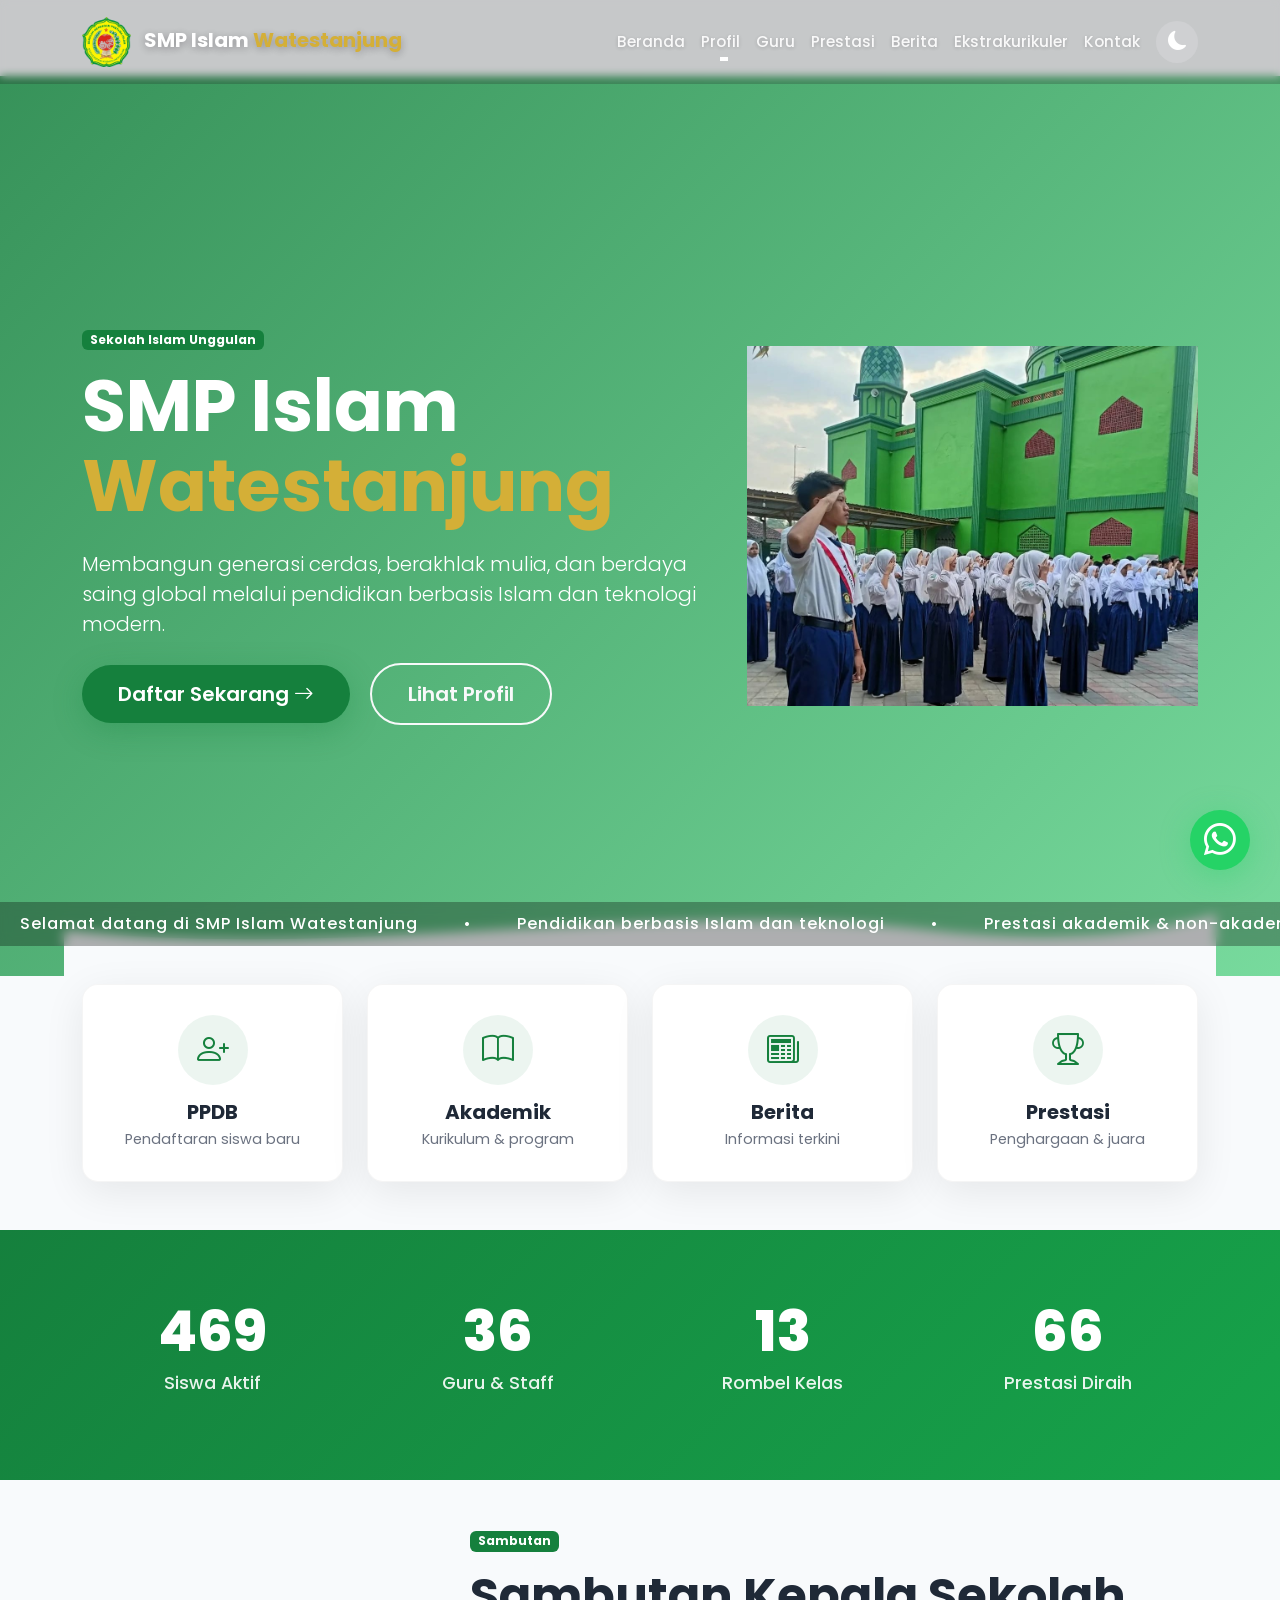
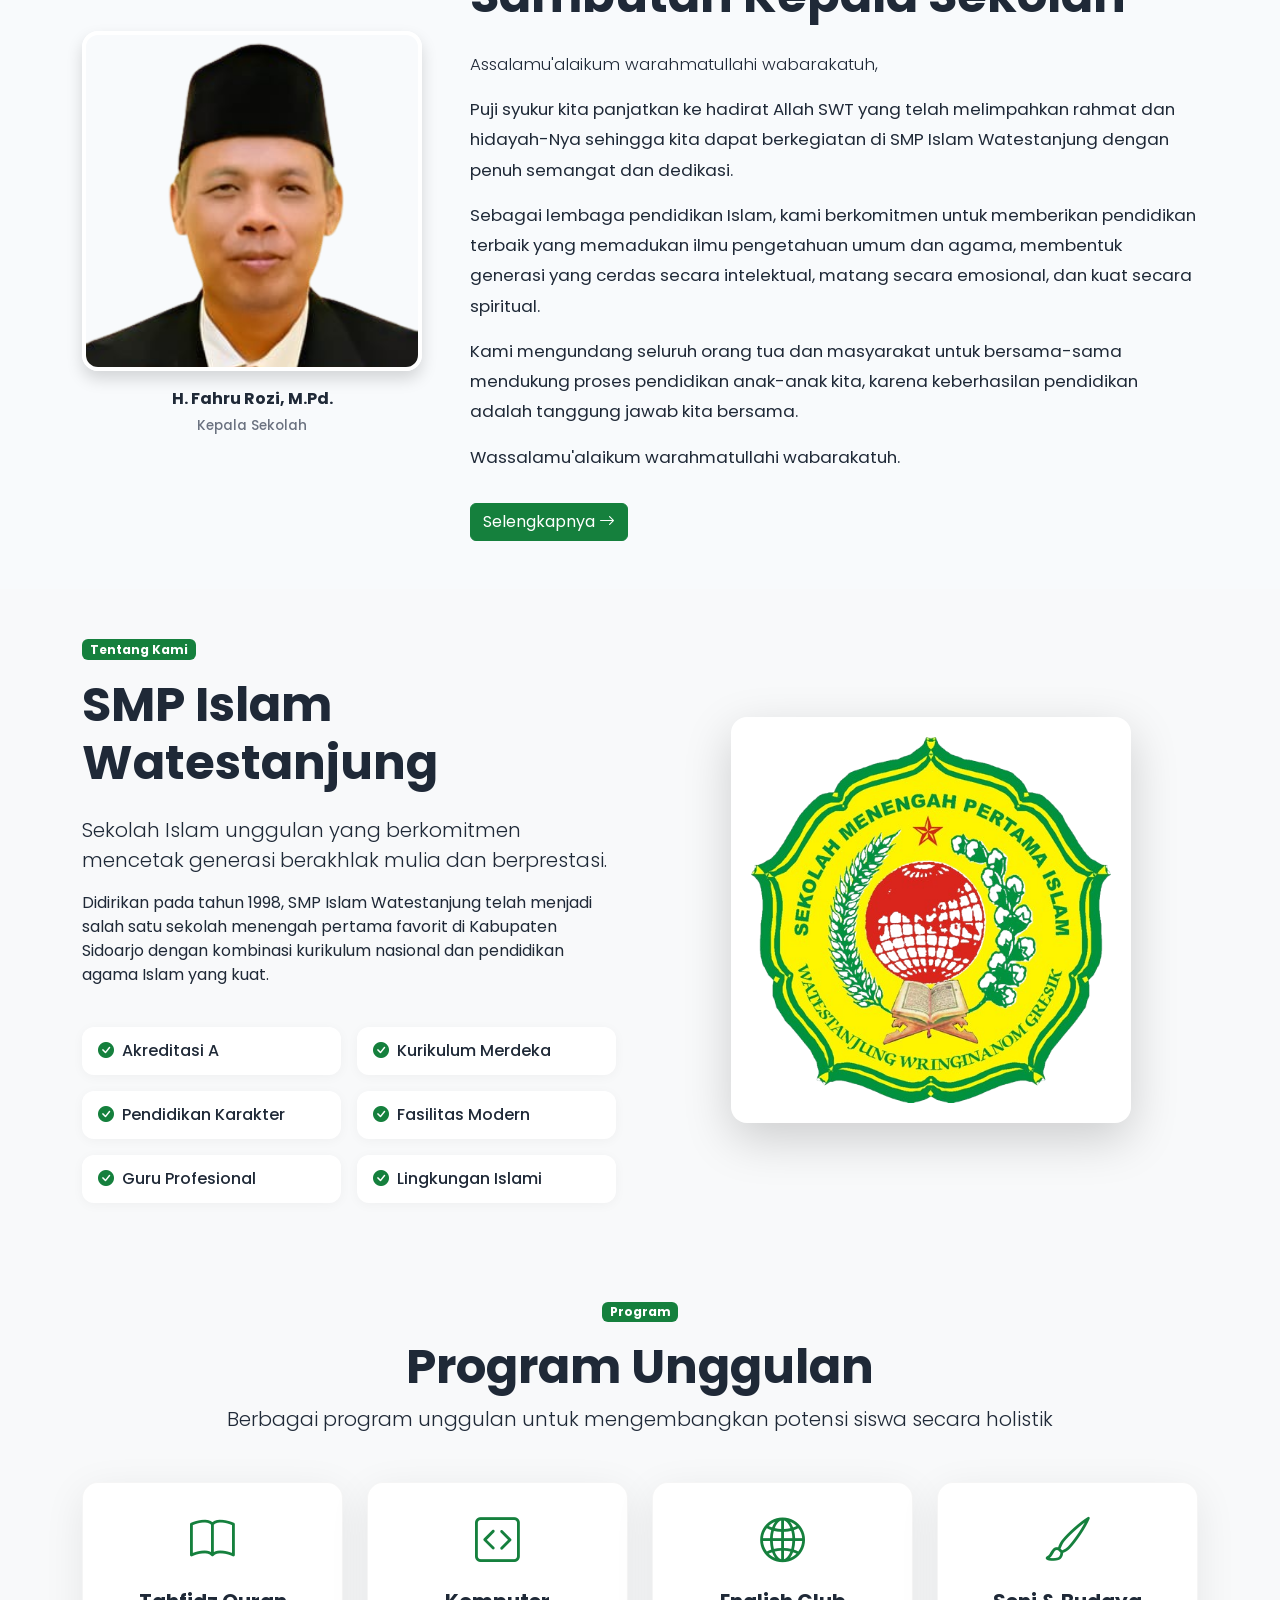
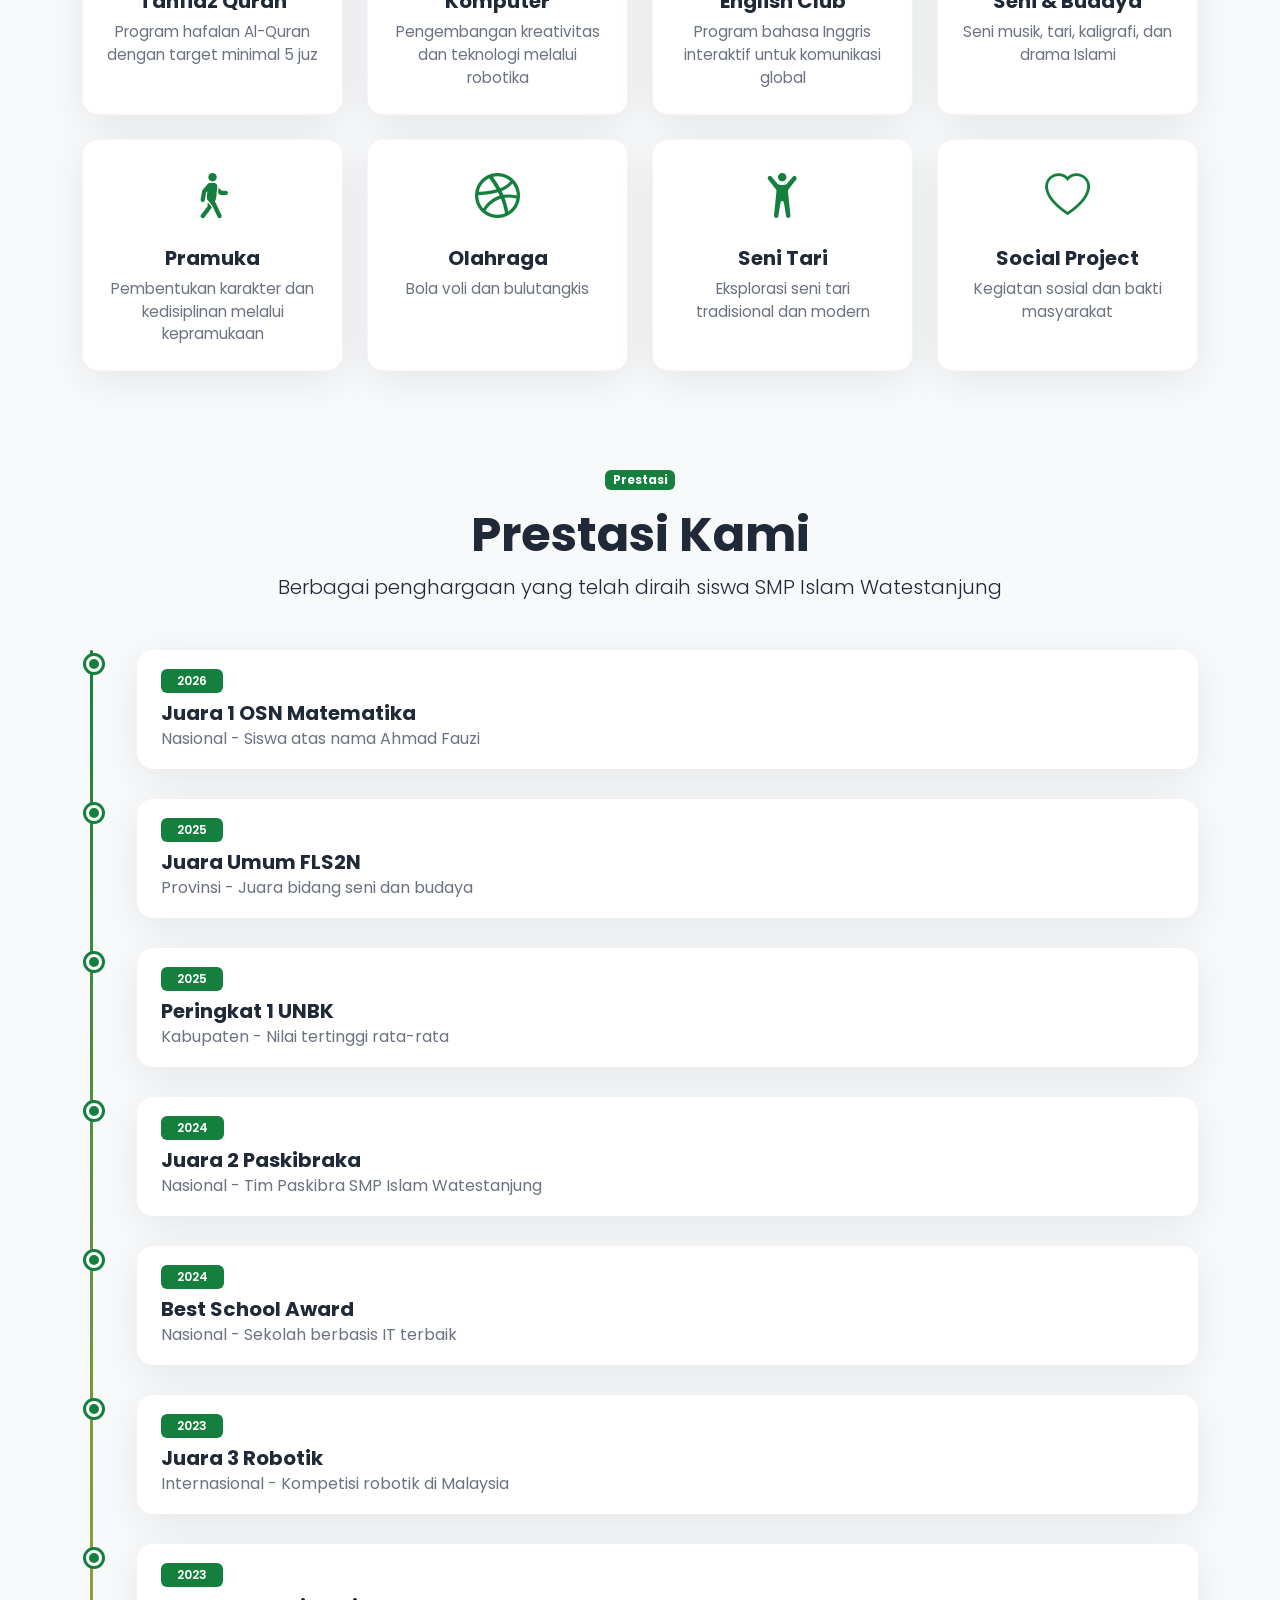
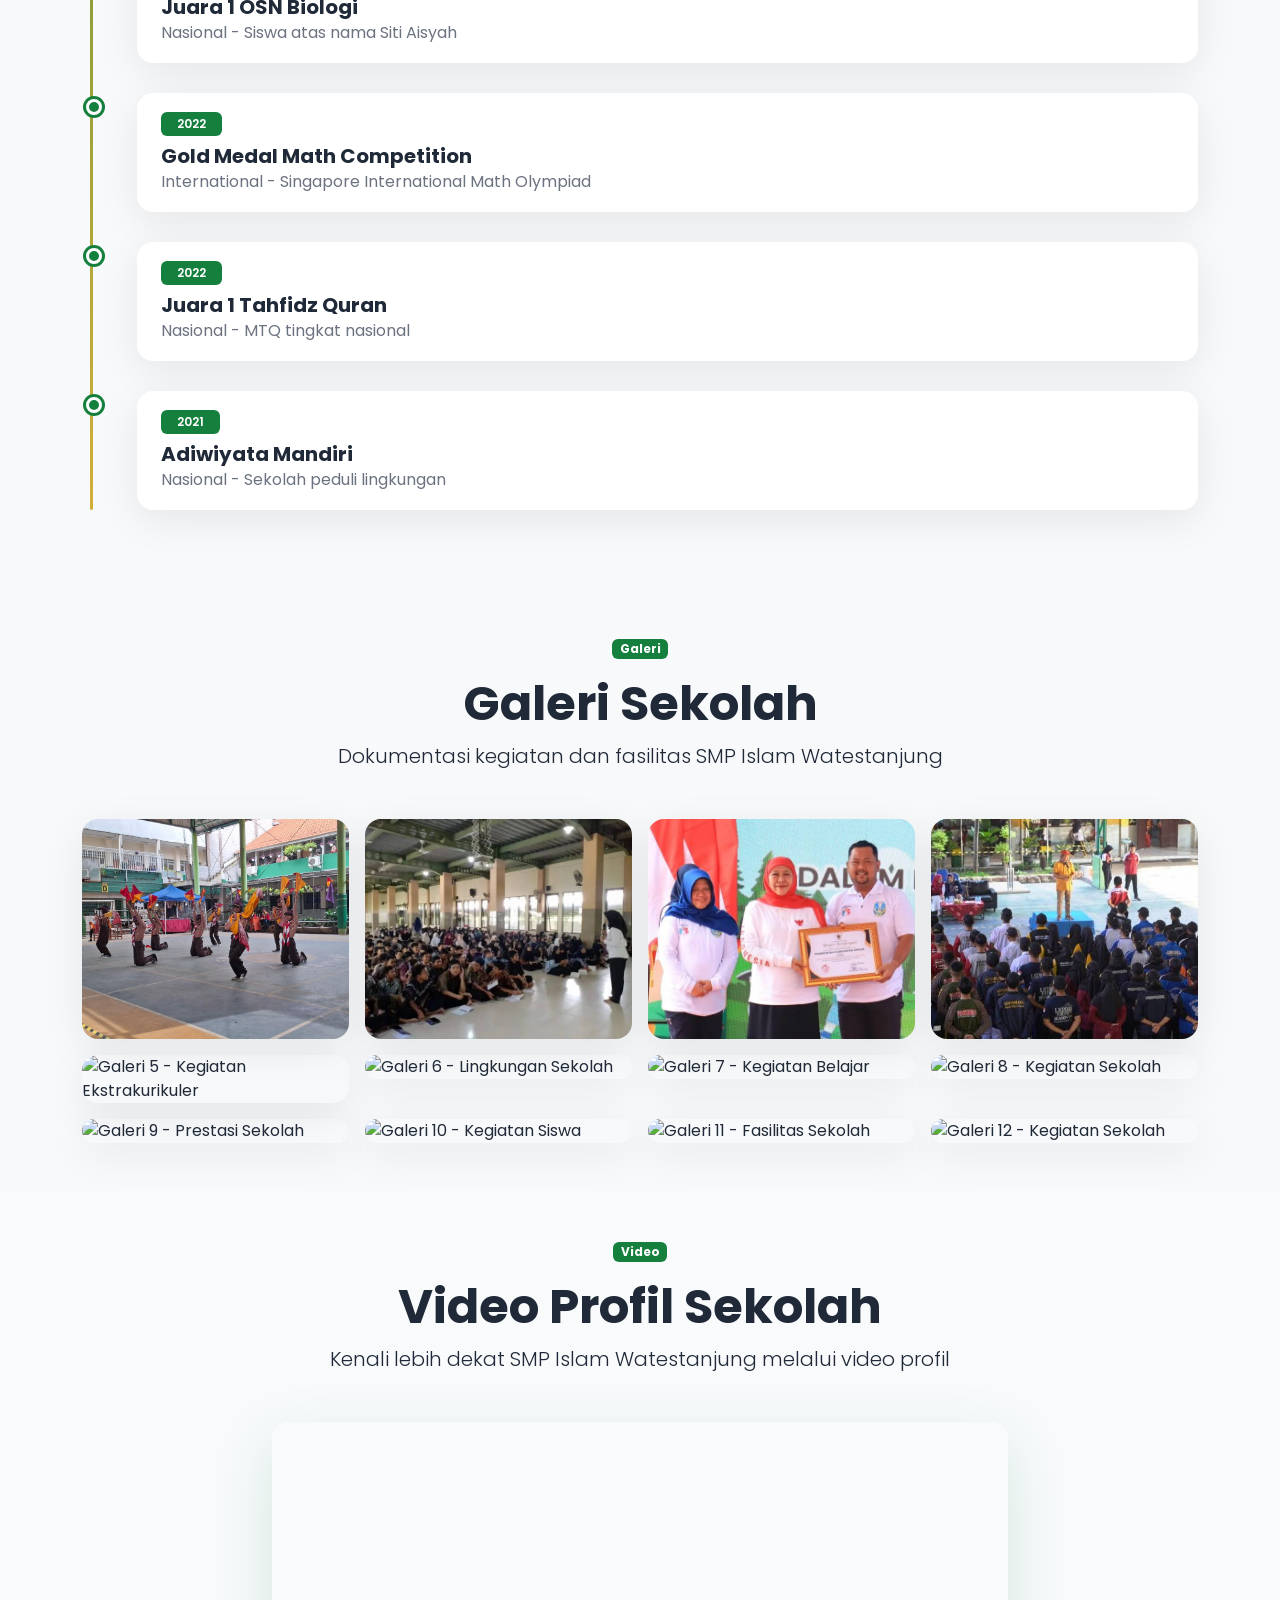
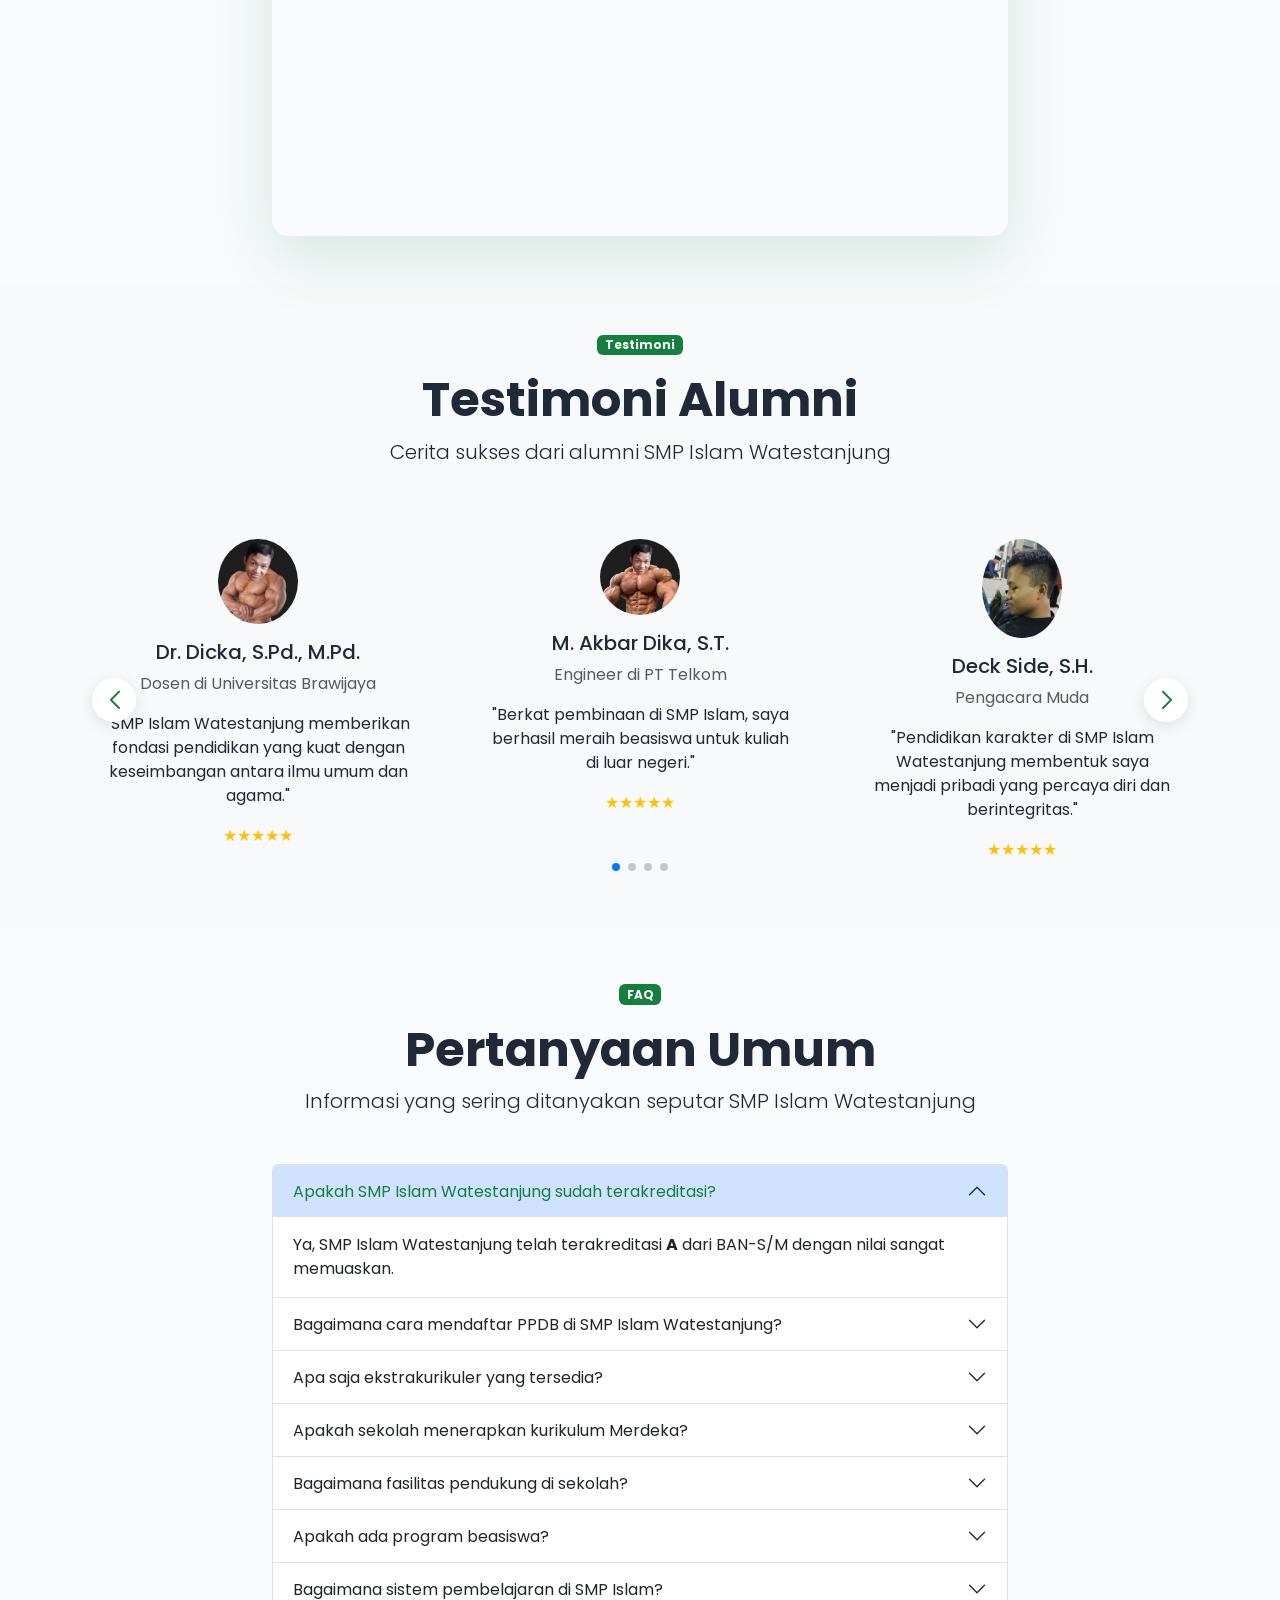
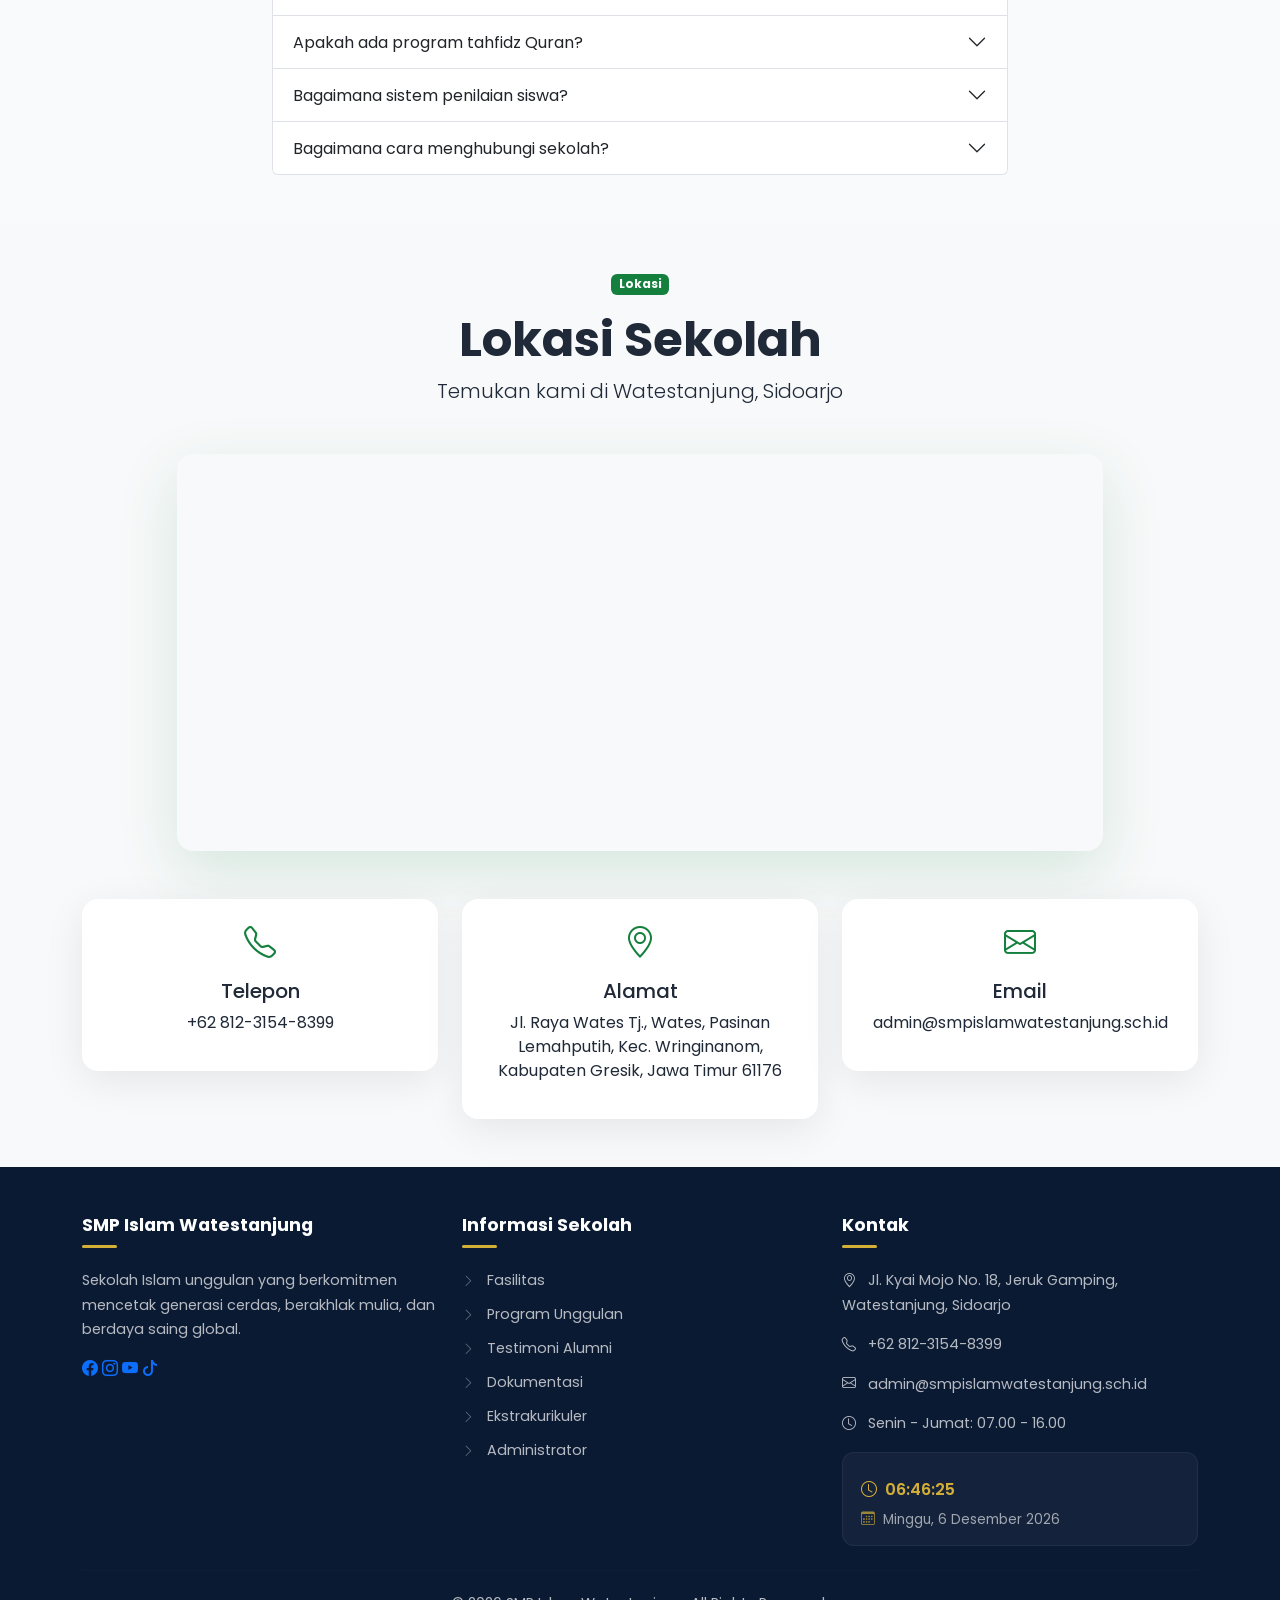
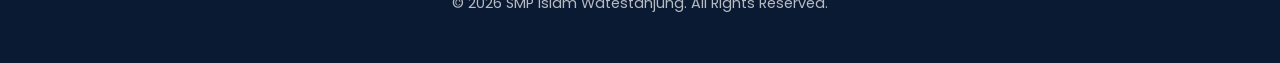
==== commit ee3f133b: "update file index.html" ====
--- a/index.html
+++ b/index.html
@@ -363,166 +363,82 @@
         </div>
     </section>
 
-    <!-- PROGRAM UNGGULAN -->
-    <section class="program-unggulan py-5 bg-light" id="akademik">
-        <div class="container">
-            <div class="text-center mb-5" data-aos="fade-up">
-                <span class="badge bg-primary mb-3">Program</span>
-                <h2 class="display-5 fw-bold">Program Unggulan</h2>
-                <p class="lead">Berbagai program unggulan untuk mengembangkan potensi siswa secara holistik</p>
-            </div>
-            <div class="row g-4">
-                <div class="col-md-6 col-lg-3" data-aos="zoom-in" data-aos-delay="100">
-                    <div class="program-card text-center p-4">
-                        <div class="program-icon">
-                            <svg xmlns="http://www.w3.org/2000/svg" viewBox="0 0 24 24" width="48" height="48"
-                                fill="none" stroke="currentColor" stroke-width="1.5" stroke-linecap="round"
-                                stroke-linejoin="round">
-                                <path d="M4 19.5v-15A2.5 2.5 0 0 1 6.5 2H20v20H6.5a2.5 2.5 0 0 1 0-5H20" />
-                                <path d="M16 2v7l-2.5-1.5L11 9V2" />
-                            </svg>
-                        </div>
-                        <h5>Tahfidz Quran</h5>
-                        <p>Program hafalan Al-Quran dengan target minimal 5 juz</p>
-                    </div>
-                </div>
-                <div class="col-md-6 col-lg-3" data-aos="zoom-in" data-aos-delay="200">
-                    <div class="program-card text-center p-4">
-                        <div class="program-icon"><i class="bi bi-code-square"></i></div>
-                        <h5>Komputer</h5>
-                        <p>Pengembangan kreativitas dan teknologi melalui robotika</p>
-                    </div>
-                </div>
-                <div class="col-md-6 col-lg-3" data-aos="zoom-in" data-aos-delay="300">
-                    <div class="program-card text-center p-4">
-                        <div class="program-icon"><i class="bi bi-globe2"></i></div>
-                        <h5>English Club</h5>
-                        <p>Program bahasa Inggris</p>
-                    </div>
-                </div>
-                <div class="col-md-6 col-lg-3" data-aos="zoom-in" data-aos-delay="400">
-                    <div class="program-card text-center p-4">
-                        <div class="program-icon"><i class="bi bi-brush"></i></div>
-                        <h5>Seni &amp; Budaya</h5>
-                        <p>Seni musik, tari, kaligrafi, dan drama Islami</p>
-                    </div>
-                </div>
-                <div class="col-md-6 col-lg-3" data-aos="zoom-in" data-aos-delay="500">
-                    <div class="program-card text-center p-4">
-                        <div class="program-icon"><i class="bi bi-person-walking"></i></div>
-                        <h5>Pramuka</h5>
-                        <p>Pembentukan karakter dan kedisiplinan melalui kepramukaan</p>
-                    </div>
-                </div>
-                <div class="col-md-6 col-lg-3" data-aos="zoom-in" data-aos-delay="600">
-                    <div class="program-card text-center p-4">
-                        <div class="program-icon"><i class="bi bi-droplet"></i></div>
-                        <h5>Olahraga</h5>
-                        <p>Bola voli dan bulutangkis</p>
-                    </div>
-                </div>
-                <div class="col-md-6 col-lg-3" data-aos="zoom-in" data-aos-delay="700">
-                    <div class="program-card text-center p-4">
-                        <div class="program-icon"><i class="bi bi-tree"></i></div>
-                        <h5>Seni Tari</h5>
-                        <p>Program seni tari</p>
-                    </div>
-                </div>
-                <div class="col-md-6 col-lg-3" data-aos="zoom-in" data-aos-delay="800">
-                    <div class="program-card text-center p-4">
-                        <div class="program-icon"><i class="bi bi-heart"></i></div>
-                        <h5>Social Project</h5>
-                        <p>Kegiatan sosial dan bakti masyarakat</p>
-                    </div>
-                </div>
-            </div>
-        </div>
-    </section>
-
-    <!-- FASILITAS -->
-    <section class="fasilitas py-5" id="fasilitas">
-        <div class="container">
-            <div class="text-center mb-5" data-aos="fade-up">
-                <span class="badge bg-primary mb-3">Fasilitas</span>
-                <h2 class="display-5 fw-bold">Fasilitas Unggulan</h2>
-                <p class="lead">Fasilitas modern yang mendukung proses belajar mengajar</p>
-            </div>
-            <div class="row g-4">
-                <div class="col-md-6 col-lg-3" data-aos="flip-up" data-aos-delay="100">
-                    <div class="fasilitas-card">
-                        <img src="assets/fasilitas/kelas.webp" alt="Kelas Interaktif" class="img-fluid" />
-                        <div class="fasilitas-overlay">
-                            <h5>Kelas Interaktif</h5>
-                            <p>Ruangan ber-AC dengan akses internet</p>
-                        </div>
-                    </div>
-                </div>
-                <div class="col-md-6 col-lg-3" data-aos="flip-up" data-aos-delay="200">
-                    <div class="fasilitas-card">
-                        <img src="assets/fasilitas/lab-komputer.jpg" alt="Lab Komputer" class="img-fluid" />
-                        <div class="fasilitas-overlay">
-                            <h5>Lab Komputer</h5>
-                            <p>Fasilitas komputer terkini dengan koneksi internet cepat</p>
-                        </div>
-                    </div>
-                </div>
-                <div class="col-md-6 col-lg-3" data-aos="flip-up" data-aos-delay="300">
-                    <div class="fasilitas-card">
-                        <img src="assets/fasilitas/lab-ipa.jpg" alt="Lab IPA" class="img-fluid" />
-                        <div class="fasilitas-overlay">
-                            <h5>Lab IPA</h5>
-                            <p>Laboratorium sains untuk praktik biologi, kimia, dan fisika</p>
-                        </div>
-                    </div>
-                </div>
-                <div class="col-md-6 col-lg-3" data-aos="flip-up" data-aos-delay="400">
-                    <div class="fasilitas-card">
-                        <img src="assets/fasilitas/perpus.jpeg" alt="Perpustakaan" class="img-fluid" />
-                        <div class="fasilitas-overlay">
-                            <h5>Perpustakaan</h5>
-                            <p>Koleksi buku lengkap dengan area baca nyaman</p>
-                        </div>
-                    </div>
-                </div>
-                <div class="col-md-6 col-lg-3" data-aos="flip-up" data-aos-delay="500">
-                    <div class="fasilitas-card">
-                        <img src="assets/fasilitas/masjid.jpeg" alt="Masjid" class="img-fluid" />
-                        <div class="fasilitas-overlay">
-                            <h5>Masjid</h5>
-                            <p>Fasilitas ibadah yang nyaman untuk siswa dan guru</p>
-                        </div>
-                    </div>
-                </div>
-                <div class="col-md-6 col-lg-3" data-aos="flip-up" data-aos-delay="600">
-                    <div class="fasilitas-card">
-                        <img src="assets/fasilitas/lapangan.jpeg" alt="Lapangan" class="img-fluid" />
-                        <div class="fasilitas-overlay">
-                            <h5>Lapangan Olahraga</h5>
-                            <p>Lapangan multifungsi untuk futsal, basket, dan voli</p>
-                        </div>
-                    </div>
-                </div>
-                <div class="col-md-6 col-lg-3" data-aos="flip-up" data-aos-delay="700">
-                    <div class="fasilitas-card">
-                        <img src="assets/fasilitas/aula.jpg" alt="Aula" class="img-fluid" />
-                        <div class="fasilitas-overlay">
-                            <h5>Aula Serbaguna</h5>
-                            <p>Ruang pertemuan untuk berbagai kegiatan sekolah</p>
-                        </div>
-                    </div>
-                </div>
-                <div class="col-md-6 col-lg-3" data-aos="flip-up" data-aos-delay="800">
-                    <div class="fasilitas-card">
-                        <img src="assets/fasilitas/kantin.jpeg" alt="Kantin" class="img-fluid" />
-                        <div class="fasilitas-overlay">
-                            <h5>Kantin Sehat</h5>
-                            <p>Menyediakan makanan bergizi dan sehat untuk siswa</p>
-                        </div>
-                    </div>
-                </div>
-            </div>
-        </div>
-    </section>
+ <!-- PROGRAM UNGGULAN -->
+<section class="program-unggulan py-5 bg-light" id="akademik">
+    <div class="container">
+        <div class="text-center mb-5" data-aos="fade-up">
+            <span class="badge bg-primary mb-3">Program</span>
+            <h2 class="display-5 fw-bold">Program Unggulan</h2>
+            <p class="lead">Berbagai program unggulan untuk mengembangkan potensi siswa secara holistik</p>
+        </div>
+        <div class="row g-4">
+            <!-- 1. Tahfidz Quran -->
+            <div class="col-md-6 col-lg-3" data-aos="zoom-in" data-aos-delay="100">
+                <div class="program-card text-center p-4">
+                    <div class="program-icon"><i class="bi bi-book"></i></div>
+                    <h5>Tahfidz Quran</h5>
+                    <p>Program hafalan Al-Quran dengan target minimal 5 juz</p>
+                </div>
+            </div>
+            <!-- 2. Komputer / Robotika -->
+            <div class="col-md-6 col-lg-3" data-aos="zoom-in" data-aos-delay="200">
+                <div class="program-card text-center p-4">
+                    <div class="program-icon"><i class="bi bi-code-square"></i></div>
+                    <h5>Komputer</h5>
+                    <p>Pengembangan kreativitas dan teknologi melalui robotika</p>
+                </div>
+            </div>
+            <!-- 3. English Club -->
+            <div class="col-md-6 col-lg-3" data-aos="zoom-in" data-aos-delay="300">
+                <div class="program-card text-center p-4">
+                    <div class="program-icon"><i class="bi bi-globe2"></i></div>
+                    <h5>English Club</h5>
+                    <p>Program bahasa Inggris interaktif untuk komunikasi global</p>
+                </div>
+            </div>
+            <!-- 4. Seni & Budaya -->
+            <div class="col-md-6 col-lg-3" data-aos="zoom-in" data-aos-delay="400">
+                <div class="program-card text-center p-4">
+                    <div class="program-icon"><i class="bi bi-brush"></i></div>
+                    <h5>Seni &amp; Budaya</h5>
+                    <p>Seni musik, tari, kaligrafi, dan drama Islami</p>
+                </div>
+            </div>
+            <!-- 5. Pramuka -->
+            <div class="col-md-6 col-lg-3" data-aos="zoom-in" data-aos-delay="500">
+                <div class="program-card text-center p-4">
+                    <div class="program-icon"><i class="bi bi-person-walking"></i></div>
+                    <h5>Pramuka</h5>
+                    <p>Pembentukan karakter dan kedisiplinan melalui kepramukaan</p>
+                </div>
+            </div>
+            <!-- 6. Olahraga -->
+            <div class="col-md-6 col-lg-3" data-aos="zoom-in" data-aos-delay="600">
+                <div class="program-card text-center p-4">
+                    <div class="program-icon"><i class="bi bi-dribbble"></i></div>
+                    <h5>Olahraga</h5>
+                    <p>Bola voli dan bulutangkis</p>
+                </div>
+            </div>
+            <!-- 7. Seni Tari -->
+            <div class="col-md-6 col-lg-3" data-aos="zoom-in" data-aos-delay="700">
+                <div class="program-card text-center p-4">
+                    <div class="program-icon"><i class="bi bi-person-arms-up"></i></div>
+                    <h5>Seni Tari</h5>
+                    <p>Eksplorasi seni tari tradisional dan modern</p>
+                </div>
+            </div>
+            <!-- 8. Social Project -->
+            <div class="col-md-6 col-lg-3" data-aos="zoom-in" data-aos-delay="800">
+                <div class="program-card text-center p-4">
+                    <div class="program-icon"><i class="bi bi-heart"></i></div>
+                    <h5>Social Project</h5>
+                    <p>Kegiatan sosial dan bakti masyarakat</p>
+                </div>
+            </div>
+        </div>
+    </div>
+</section>
 
     <!-- PRESTASI -->
     <section class="prestasi py-5 bg-light" id="prestasi">
@@ -716,65 +632,68 @@
         </div>
     </section>
 
-    <!-- TESTIMONI ALUMNI -->
-    <section class="testimoni py-5 bg-light" id="testimoni">
-        <div class="container">
-            <div class="text-center mb-5" data-aos="fade-up">
-                <span class="badge bg-primary mb-3">Testimoni</span>
-                <h2 class="display-5 fw-bold">Testimoni Alumni</h2>
-                <p class="lead">Cerita sukses dari alumni SMP Islam Watestanjung</p>
-            </div>
-            <div class="swiper testimoni-swiper" data-aos="fade-up">
-                <div class="swiper-wrapper">
-                    <div class="swiper-slide">
-                        <div class="testimoni-card text-center p-4">
-                            <img src="assets/alumni/alumni-1.jpeg" alt="Alumni 1" class="rounded-circle mb-3"
-                                width="80" />
-                            <h5>Dr. Dicka, S.Pd., M.Pd.</h5>
-                            <p class="text-muted">Dosen di Universitas Brawijaya</p>
-                            <p>"SMP Islam Watestanjung memberikan fondasi pendidikan yang kuat dengan keseimbangan
-                                antara ilmu umum dan agama."</p>
-                            <div class="stars text-warning">★★★★★</div>
-                        </div>
-                    </div>
-                    <div class="swiper-slide">
-                        <div class="testimoni-card text-center p-4">
-                            <img src="assets/alumni/alumni-2.jpeg" alt="Alumni 2" class="rounded-circle mb-3"
-                                width="80" />
-                            <h5>M. Akbar Dika, S.T.</h5>
-                            <p class="text-muted">Engineer di PT Telkom</p>
-                            <p>"Berkat pembinaan di SMP Islam, saya berhasil meraih beasiswa untuk kuliah di luar
-                                negeri."</p>
-                            <div class="stars text-warning">★★★★★</div>
-                        </div>
-                    </div>
-                    <div class="swiper-slide">
-                        <div class="testimoni-card text-center p-4">
-                            <img src="assets/alumni/alumni-3.jpeg" alt="Alumni 3" class="rounded-circle mb-3"
-                                width="80" />
-                            <h5>Deck Side, S.H.</h5>
-                            <p class="text-muted">Pengacara Muda</p>
-                            <p>"Pendidikan karakter di SMP Islam Watestanjung membentuk saya menjadi pribadi yang
-                                percaya diri dan berintegritas."</p>
-                            <div class="stars text-warning">★★★★★</div>
-                        </div>
-                    </div>
-                    <div class="swiper-slide">
-                        <div class="testimoni-card text-center p-4">
-                            <img src="assets/alumni/alumni-4.jpeg" alt="Alumni 4" class="rounded-circle mb-3"
-                                width="80" />
-                            <h5>Decka Dude, S.E.</h5>
-                            <p class="text-muted">Pengusaha Muda</p>
-                            <p>"Sekolah ini mengajarkan disiplin dan kerja keras yang saya terapkan hingga saat ini."
-                            </p>
-                            <div class="stars text-warning">★★★★★</div>
-                        </div>
-                    </div>
-                </div>
-                <div class="swiper-pagination"></div>
-            </div>
-        </div>
-    </section>
+   <!-- TESTIMONI ALUMNI -->
+<section class="testimoni py-5 bg-light" id="testimoni">
+    <div class="container">
+        <div class="text-center mb-5" data-aos="fade-up">
+            <span class="badge bg-primary mb-3">Testimoni</span>
+            <h2 class="display-5 fw-bold">Testimoni Alumni</h2>
+            <p class="lead">Cerita sukses dari alumni SMP Islam Watestanjung</p>
+        </div>
+        <div class="swiper testimoni-swiper position-relative" data-aos="fade-up">
+            <div class="swiper-wrapper">
+                <div class="swiper-slide">
+                    <div class="testimoni-card text-center p-4">
+                        <img src="assets/alumni/alumni-1.jpeg" alt="Alumni 1" class="rounded-circle mb-3"
+                            width="80" />
+                        <h5>Dr. Dicka, S.Pd., M.Pd.</h5>
+                        <p class="text-muted">Dosen di Universitas Brawijaya</p>
+                        <p>"SMP Islam Watestanjung memberikan fondasi pendidikan yang kuat dengan keseimbangan
+                            antara ilmu umum dan agama."</p>
+                        <div class="stars text-warning">★★★★★</div>
+                    </div>
+                </div>
+                <div class="swiper-slide">
+                    <div class="testimoni-card text-center p-4">
+                        <img src="assets/alumni/alumni-2.jpeg" alt="Alumni 2" class="rounded-circle mb-3"
+                            width="80" />
+                        <h5>M. Akbar Dika, S.T.</h5>
+                        <p class="text-muted">Engineer di PT Telkom</p>
+                        <p>"Berkat pembinaan di SMP Islam, saya berhasil meraih beasiswa untuk kuliah di luar
+                            negeri."</p>
+                        <div class="stars text-warning">★★★★★</div>
+                    </div>
+                </div>
+                <div class="swiper-slide">
+                    <div class="testimoni-card text-center p-4">
+                        <img src="assets/alumni/alumni-3.jpeg" alt="Alumni 3" class="rounded-circle mb-3"
+                            width="80" />
+                        <h5>Deck Side, S.H.</h5>
+                        <p class="text-muted">Pengacara Muda</p>
+                        <p>"Pendidikan karakter di SMP Islam Watestanjung membentuk saya menjadi pribadi yang
+                            percaya diri dan berintegritas."</p>
+                        <div class="stars text-warning">★★★★★</div>
+                    </div>
+                </div>
+                <div class="swiper-slide">
+                    <div class="testimoni-card text-center p-4">
+                        <img src="assets/alumni/alumni-4.jpeg" alt="Alumni 4" class="rounded-circle mb-3"
+                            width="80" />
+                        <h5>Decka Dude, S.E.</h5>
+                        <p class="text-muted">Pengusaha Muda</p>
+                        <p>"Sekolah ini mengajarkan disiplin dan kerja keras yang saya terapkan hingga saat ini."
+                        </p>
+                        <div class="stars text-warning">★★★★★</div>
+                    </div>
+                </div>
+            </div>
+            <!-- TOMBOL PANAH KANAN KIRI -->
+            <div class="swiper-button-prev"></div>
+            <div class="swiper-button-next"></div>
+            <div class="swiper-pagination"></div>
+        </div>
+    </div>
+</section>
 
     <!-- FAQ -->
     <section class="faq py-5" id="faq">
--- a/Frontend/css/style.css
+++ b/Frontend/css/style.css
@@ -1034,66 +1034,40 @@
     box-shadow: var(--shadow-hover);
 }
 
-/* TESTIMONI */
-.testimoni-swiper {
-    padding: 20px 0 50px;
-}
-
-.testimoni-card {
+/* ============================
+   TESTIMONI SLIDER NAVIGATION
+   ============================ */
+.testimoni-swiper .swiper-button-prev,
+.testimoni-swiper .swiper-button-next {
     background: var(--white);
-    border-radius: var(--radius);
-    box-shadow: var(--shadow);
-    transition: var(--transition);
-}
-
-.testimoni-card:hover {
-    transform: translateY(-6px);
-    box-shadow: var(--shadow-hover);
-}
-
-.testimoni-card img {
-    border: 4px solid var(--soft-bg);
-    transition: var(--transition);
-}
-
-.testimoni-card:hover img {
-    border-color: var(--primary);
-}
-
-.testimoni-card .stars {
-    font-size: 1.1rem;
-    letter-spacing: 2px;
-}
-
-/* FAQ */
-.accordion-item {
-    border: none;
-    border-radius: var(--radius) !important;
-    margin-bottom: 12px;
-    box-shadow: var(--shadow);
-    overflow: hidden;
-}
-
-.accordion-button {
-    font-weight: 600;
-    padding: 18px 24px;
-    background: var(--white);
-    transition: var(--transition);
-}
-
-.accordion-button:focus {
-    box-shadow: none;
-    border-color: var(--primary);
-}
-
-.accordion-button:not(.collapsed) {
-    background: rgba(21, 128, 61, 0.05);
+    width: 44px;
+    height: 44px;
+    border-radius: 50%;
+    box-shadow: 0 4px 16px rgba(0,0,0,0.1);
     color: var(--primary);
-}
-
-.accordion-body {
-    padding: 18px 24px;
-    background: var(--white);
+    transition: var(--transition);
+}
+
+.testimoni-swiper .swiper-button-prev:hover,
+.testimoni-swiper .swiper-button-next:hover {
+    background: var(--primary);
+    color: var(--white);
+    transform: scale(1.05);
+    box-shadow: 0 8px 24px rgba(21, 128, 61, 0.3);
+}
+
+.testimoni-swiper .swiper-button-prev::after,
+.testimoni-swiper .swiper-button-next::after {
+    font-size: 18px;
+    font-weight: 700;
+}
+
+/* Responsif - sembunyikan tombol di layar kecil */
+@media (max-width: 768px) {
+    .testimoni-swiper .swiper-button-prev,
+    .testimoni-swiper .swiper-button-next {
+        display: none;
+    }
 }
 
 /* ============================================================
